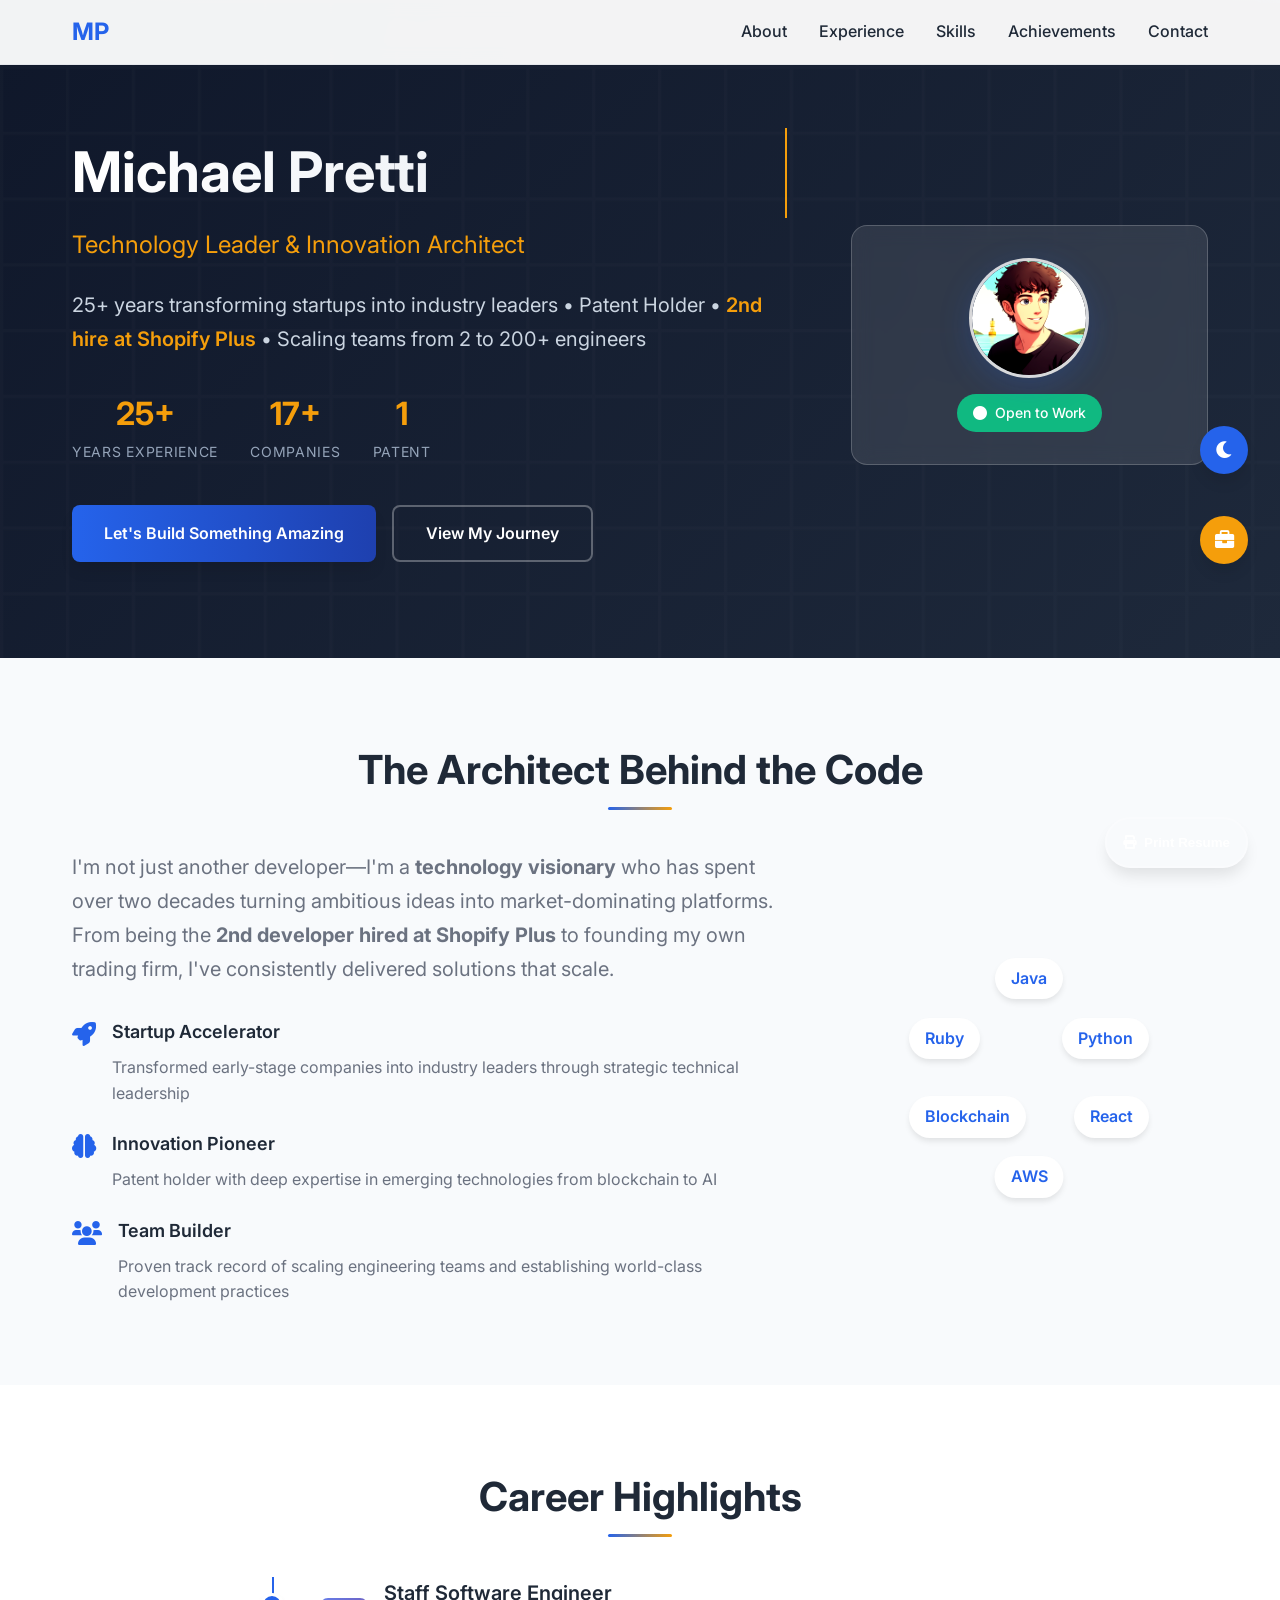
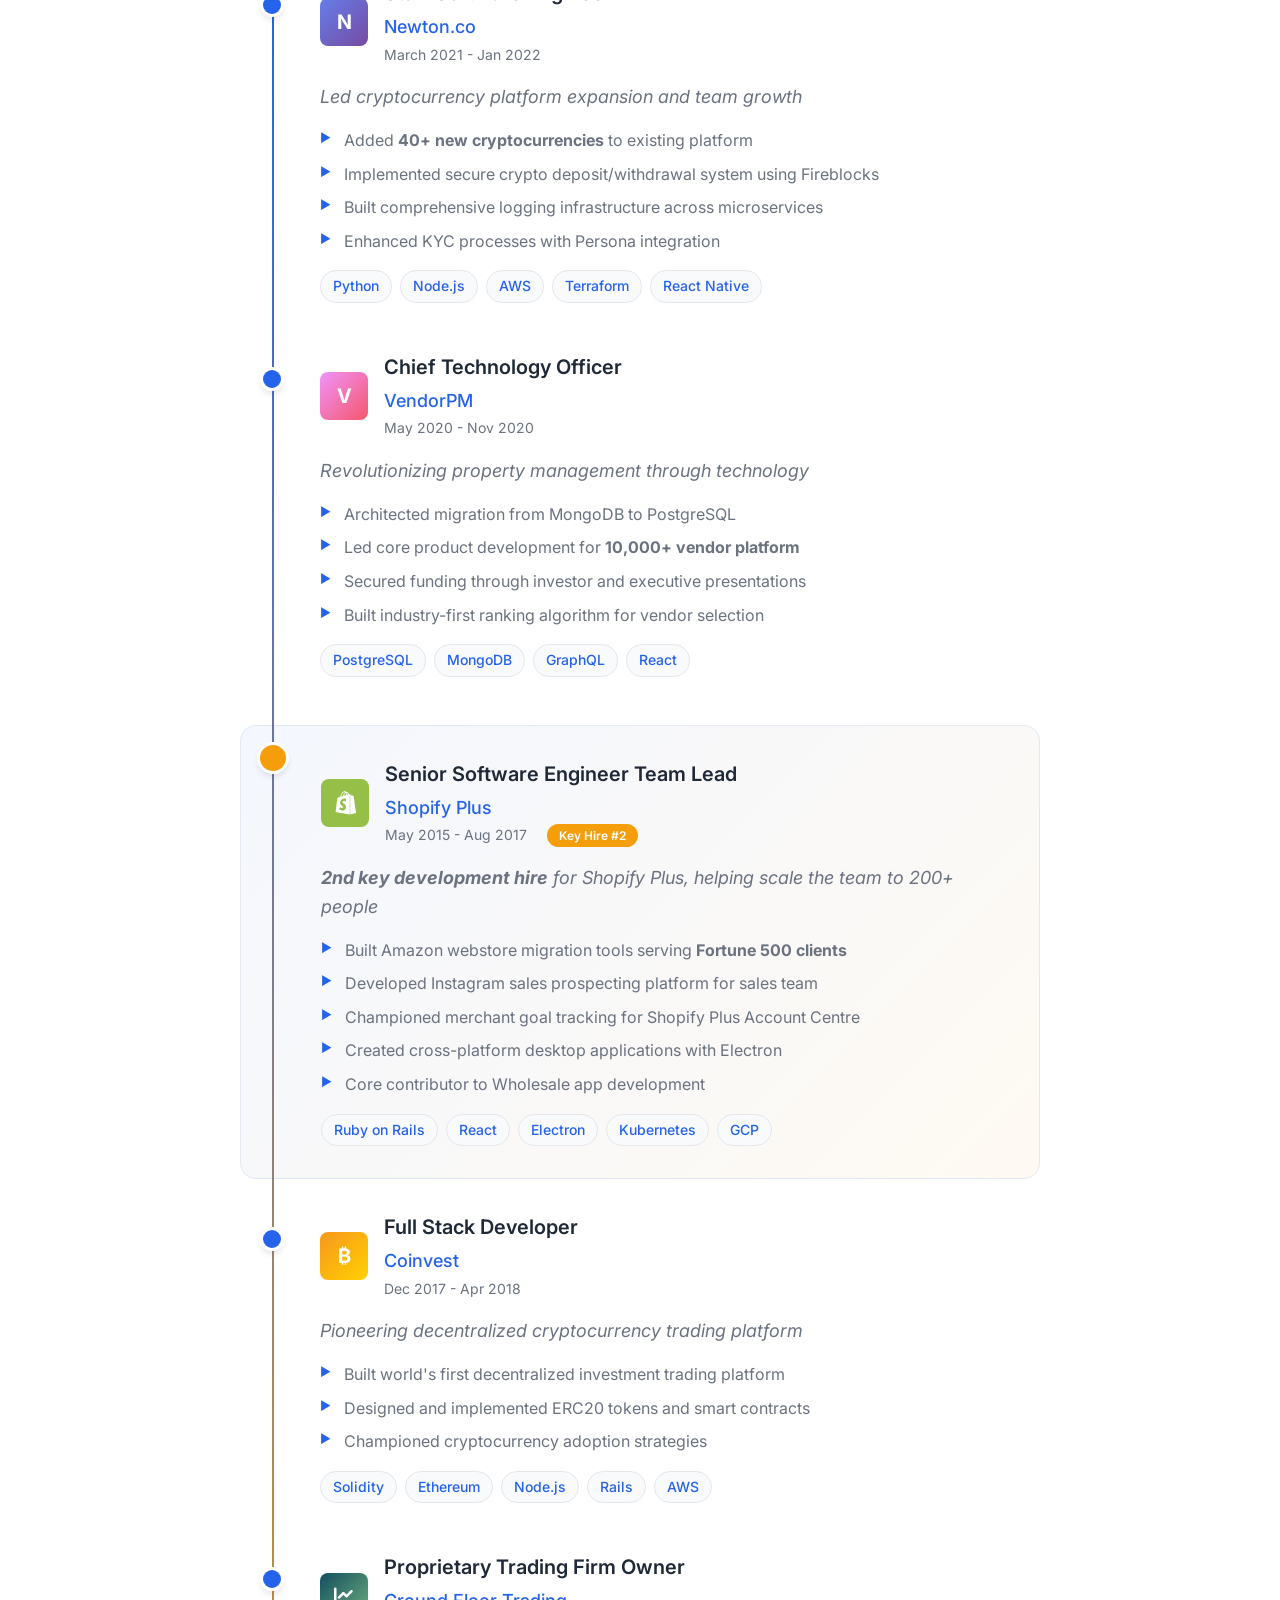
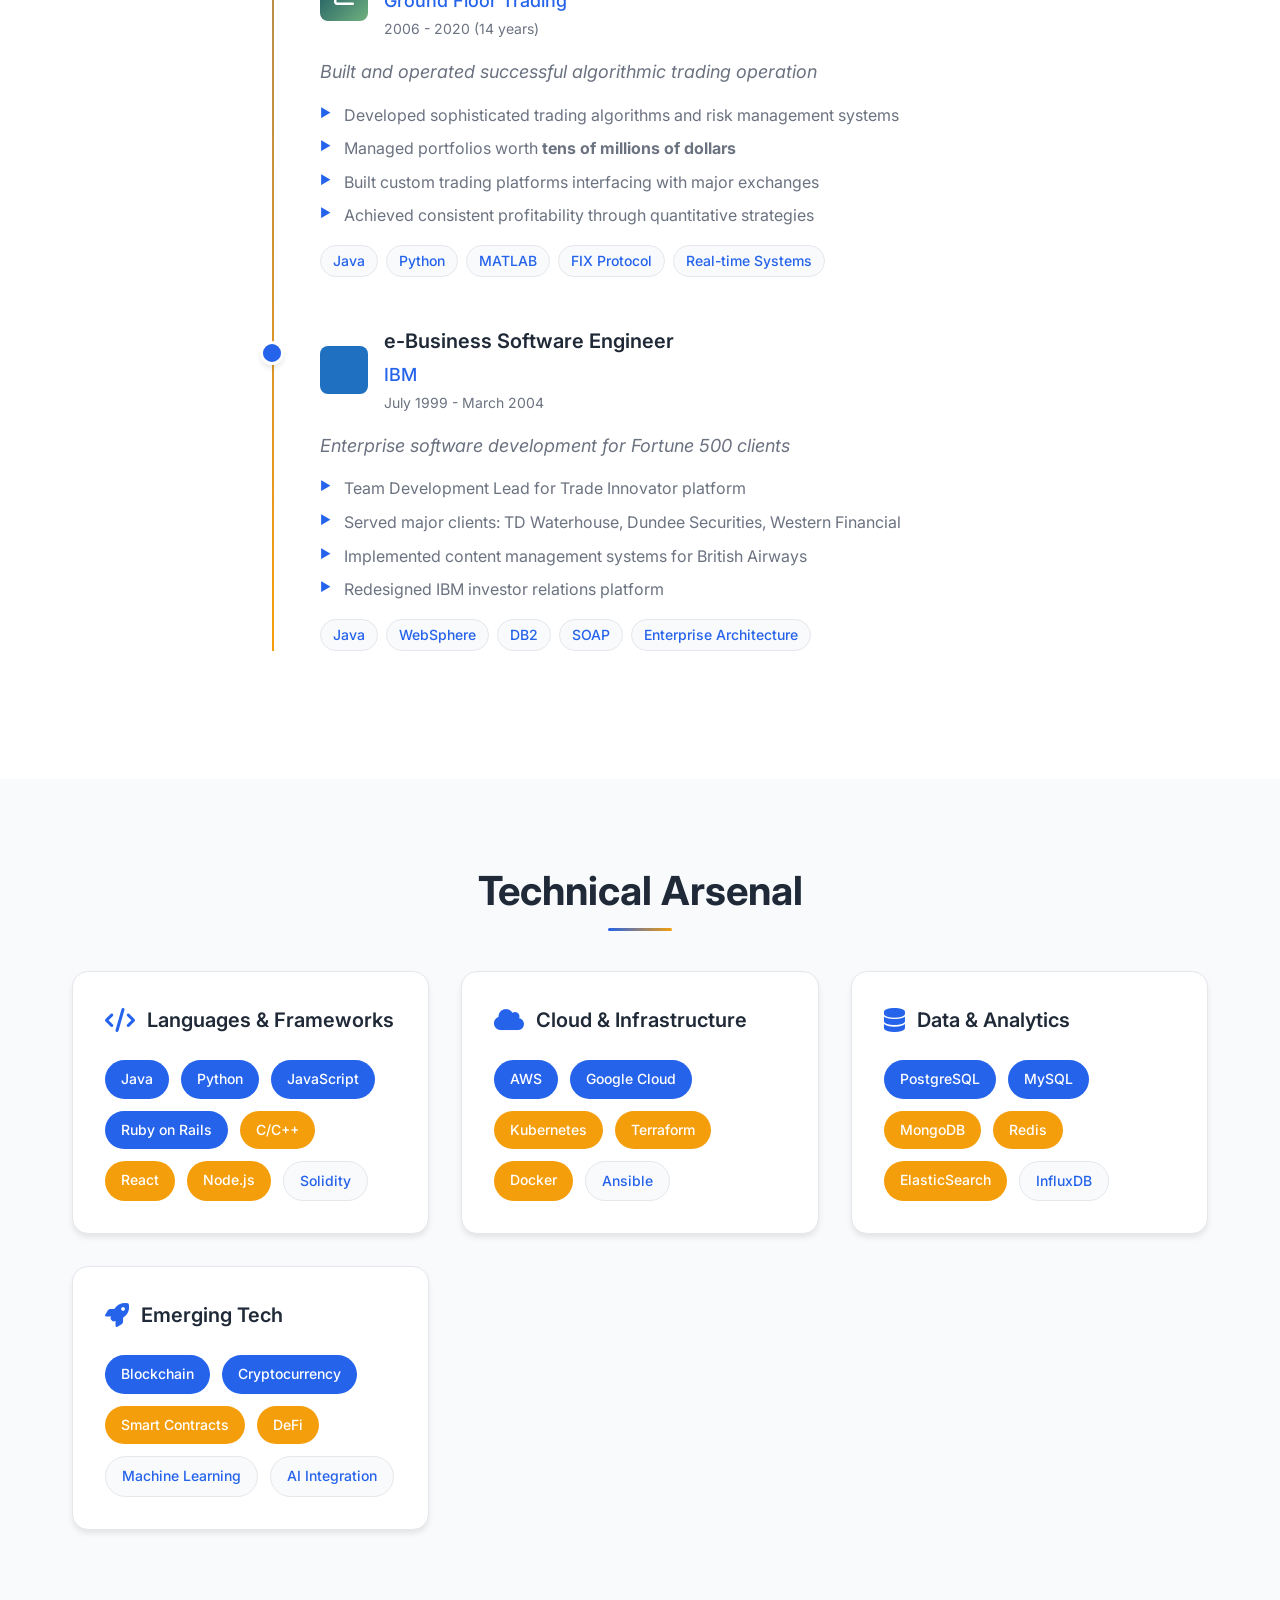
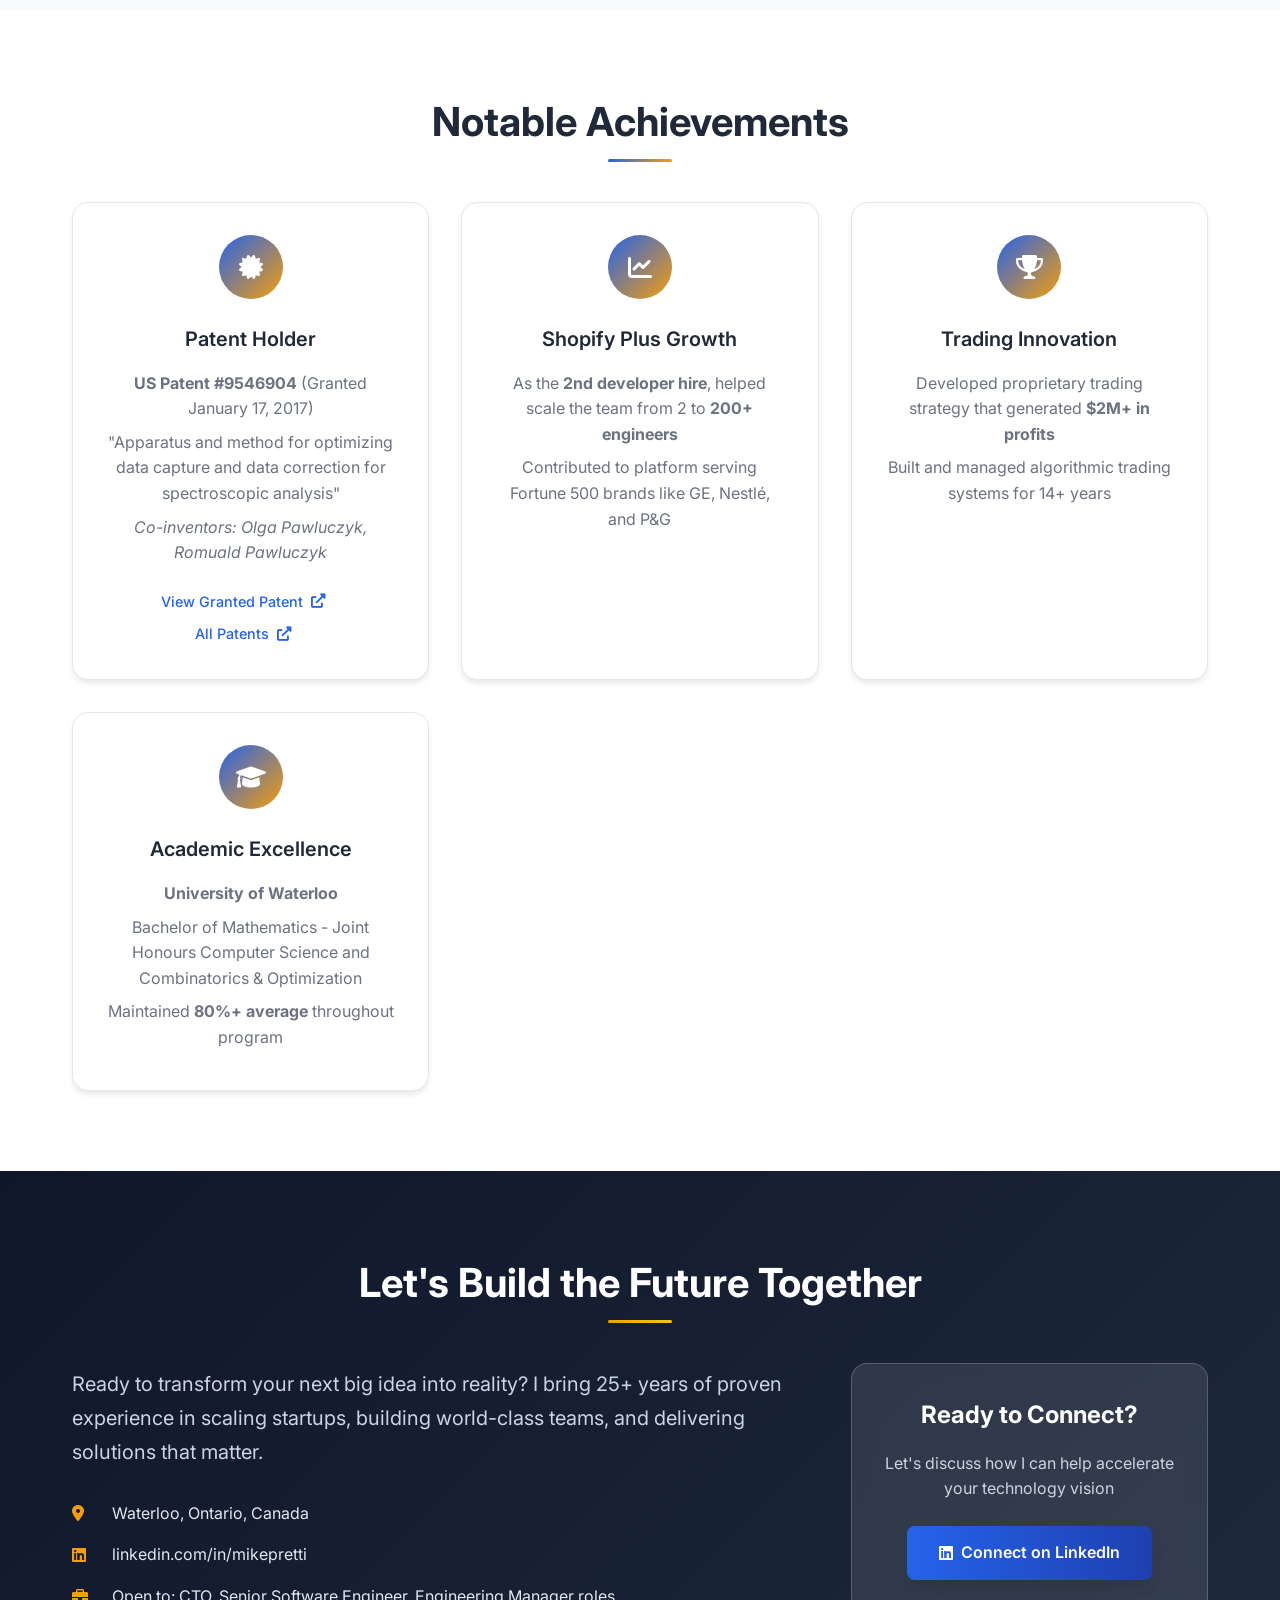
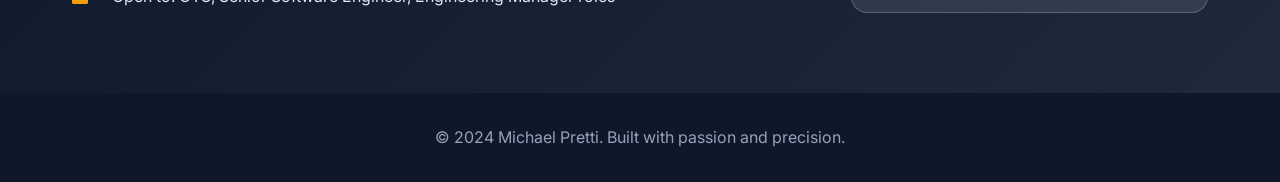
==== index.html @ 02176895 "✨ Add animated avatar with Ghibli-style flip functionality - Add beautiful Ghibli-style avatar image" ====
<!DOCTYPE html>
<html lang="en">
<head>
    <meta charset="UTF-8">
    <meta name="viewport" content="width=device-width, initial-scale=1.0">
    <title>Michael Pretti - Technology Leader & Innovation Architect</title>
    <meta name="description" content="Michael Pretti - 25+ years of technology leadership experience. CTO, Senior Software Engineer, Patent Holder. Expert in scaling startups and building world-class teams.">
    <meta name="keywords" content="Michael Pretti, CTO, Senior Software Engineer, Technology Leader, Shopify Plus, Patent Holder, Full Stack Developer, Blockchain, Cryptocurrency, Trading, Java, Python, React, AWS">
    <meta name="author" content="Michael Pretti">
    <meta name="robots" content="index, follow">
    
    <!-- Open Graph / Facebook -->
    <meta property="og:type" content="website">
    <meta property="og:url" content="https://mpretti.github.io/resume/">
    <meta property="og:title" content="Michael Pretti - Technology Leader & Innovation Architect">
    <meta property="og:description" content="25+ years transforming startups into industry leaders. Patent Holder. 2nd hire at Shopify Plus. Scaling teams from 2 to 200+ engineers.">
    <meta property="og:image" content="https://mpretti.github.io/resume/og-image.png">

    <!-- Twitter -->
    <meta property="twitter:card" content="summary_large_image">
    <meta property="twitter:url" content="https://mpretti.github.io/resume/">
    <meta property="twitter:title" content="Michael Pretti - Technology Leader & Innovation Architect">
    <meta property="twitter:description" content="25+ years transforming startups into industry leaders. Patent Holder. 2nd hire at Shopify Plus. Scaling teams from 2 to 200+ engineers.">
    <meta property="twitter:image" content="https://mpretti.github.io/resume/og-image.png">

    <!-- Favicon -->
    <link rel="icon" type="image/svg+xml" href="data:image/svg+xml,<svg xmlns='http://www.w3.org/2000/svg' viewBox='0 0 100 100'><circle cx='50' cy='50' r='40' fill='%232563eb'/><text x='50' y='60' text-anchor='middle' fill='white' font-size='40' font-family='Arial, sans-serif' font-weight='bold'>MP</text></svg>">
    
    <!-- Web App Manifest -->
    <link rel="manifest" href="manifest.json">
    <meta name="theme-color" content="#2563eb">
    
    <link rel="stylesheet" href="styles.css">
    <link href="https://fonts.googleapis.com/css2?family=Inter:wght@300;400;500;600;700&display=swap" rel="stylesheet">
    <link rel="stylesheet" href="https://cdnjs.cloudflare.com/ajax/libs/font-awesome/6.0.0/css/all.min.css">
</head>
<body>
    <!-- Hero Section -->
    <header class="hero">
        <div class="container">
            <div class="hero-content">
                <div class="hero-text">
                    <h1 class="hero-title">
                        <span class="name">Michael Pretti</span>
                        <span class="title">Technology Leader & Innovation Architect</span>
                    </h1>
                    <p class="hero-subtitle">
                        25+ years transforming startups into industry leaders • Patent Holder • 
                        <span class="highlight">2nd hire at Shopify Plus</span> • 
                        Scaling teams from 2 to 200+ engineers
                    </p>
                    <div class="hero-stats">
                        <div class="stat">
                            <span class="stat-number">25+</span>
                            <span class="stat-label">Years Experience</span>
                        </div>
                        <div class="stat">
                            <span class="stat-number">17+</span>
                            <span class="stat-label">Companies</span>
                        </div>
                        <div class="stat">
                            <span class="stat-number">1</span>
                            <span class="stat-label">Patent</span>
                        </div>
                    </div>
                    <div class="hero-cta">
                        <a href="#contact" class="btn-primary">Let's Build Something Amazing</a>
                        <a href="#experience" class="btn-secondary">View My Journey</a>
                    </div>
                </div>
                <div class="hero-visual">
                    <div class="profile-card">
                        <div class="profile-image-container">
                            <div class="profile-image animated-avatar">
                                <img src="avatar-ghimbli.png" alt="Michael Pretti Ghibli Avatar" class="avatar-image">
                                <canvas id="realImageCanvas" width="120" height="120" class="real-image"></canvas>
                            </div>
                        </div>
                        <div class="status-badge">
                            <i class="fas fa-circle"></i>
                            Open to Work
                        </div>
                    </div>
                </div>
            </div>
        </div>
    </header>

    <!-- Navigation -->
    <nav class="navbar">
        <div class="nav-container">
            <div class="nav-logo">MP</div>
            <ul class="nav-menu">
                <li><a href="#about">About</a></li>
                <li><a href="#experience">Experience</a></li>
                <li><a href="#skills">Skills</a></li>
                <li><a href="#achievements">Achievements</a></li>
                <li><a href="#contact">Contact</a></li>
            </ul>
        </div>
    </nav>

    <!-- About Section -->
    <section id="about" class="section about">
        <div class="container">
            <h2 class="section-title">The Architect Behind the Code</h2>
            <div class="about-content">
                <div class="about-text">
                    <p class="lead">
                        I'm not just another developer—I'm a <strong>technology visionary</strong> who has spent over two decades 
                        turning ambitious ideas into market-dominating platforms. From being the <strong>2nd developer hired at Shopify Plus</strong> 
                        to founding my own trading firm, I've consistently delivered solutions that scale.
                    </p>
                    <div class="about-highlights">
                        <div class="highlight-item">
                            <i class="fas fa-rocket"></i>
                            <div>
                                <h4>Startup Accelerator</h4>
                                <p>Transformed early-stage companies into industry leaders through strategic technical leadership</p>
                            </div>
                        </div>
                        <div class="highlight-item">
                            <i class="fas fa-brain"></i>
                            <div>
                                <h4>Innovation Pioneer</h4>
                                <p>Patent holder with deep expertise in emerging technologies from blockchain to AI</p>
                            </div>
                        </div>
                        <div class="highlight-item">
                            <i class="fas fa-users"></i>
                            <div>
                                <h4>Team Builder</h4>
                                <p>Proven track record of scaling engineering teams and establishing world-class development practices</p>
                            </div>
                        </div>
                    </div>
                </div>
                <div class="about-visual">
                    <div class="tech-orbit">
                        <div class="tech-item">Java</div>
                        <div class="tech-item">Python</div>
                        <div class="tech-item">React</div>
                        <div class="tech-item">AWS</div>
                        <div class="tech-item">Blockchain</div>
                        <div class="tech-item">Ruby</div>
                    </div>
                </div>
            </div>
        </div>
    </section>

    <!-- Experience Section -->
    <section id="experience" class="section experience">
        <div class="container">
            <h2 class="section-title">Career Highlights</h2>
            <div class="timeline">
                
                <!-- Newton.co -->
                <div class="timeline-item">
                    <div class="timeline-marker"></div>
                    <div class="timeline-content">
                        <div class="company-header">
                            <div class="company-logo newton">
                                <span>N</span>
                            </div>
                            <div class="company-info">
                                <h3>Staff Software Engineer</h3>
                                <h4>Newton.co</h4>
                                <span class="duration">March 2021 - Jan 2022</span>
                            </div>
                        </div>
                        <div class="achievements">
                            <p class="role-description">Led cryptocurrency platform expansion and team growth</p>
                            <ul>
                                <li>Added <strong>40+ new cryptocurrencies</strong> to existing platform</li>
                                <li>Implemented secure crypto deposit/withdrawal system using Fireblocks</li>
                                <li>Built comprehensive logging infrastructure across microservices</li>
                                <li>Enhanced KYC processes with Persona integration</li>
                            </ul>
                            <div class="tech-stack">
                                <span>Python</span><span>Node.js</span><span>AWS</span><span>Terraform</span><span>React Native</span>
                            </div>
                        </div>
                    </div>
                </div>

                <!-- VendorPM -->
                <div class="timeline-item">
                    <div class="timeline-marker"></div>
                    <div class="timeline-content">
                        <div class="company-header">
                            <div class="company-logo vendorpm">
                                <span>V</span>
                            </div>
                            <div class="company-info">
                                <h3>Chief Technology Officer</h3>
                                <h4>VendorPM</h4>
                                <span class="duration">May 2020 - Nov 2020</span>
                            </div>
                        </div>
                        <div class="achievements">
                            <p class="role-description">Revolutionizing property management through technology</p>
                            <ul>
                                <li>Architected migration from MongoDB to PostgreSQL</li>
                                <li>Led core product development for <strong>10,000+ vendor platform</strong></li>
                                <li>Secured funding through investor and executive presentations</li>
                                <li>Built industry-first ranking algorithm for vendor selection</li>
                            </ul>
                            <div class="tech-stack">
                                <span>PostgreSQL</span><span>MongoDB</span><span>GraphQL</span><span>React</span>
                            </div>
                        </div>
                    </div>
                </div>

                <!-- Shopify -->
                <div class="timeline-item featured">
                    <div class="timeline-marker"></div>
                    <div class="timeline-content">
                        <div class="company-header">
                            <div class="company-logo shopify">
                                <i class="fab fa-shopify"></i>
                            </div>
                            <div class="company-info">
                                <h3>Senior Software Engineer Team Lead</h3>
                                <h4>Shopify Plus</h4>
                                <span class="duration">May 2015 - Aug 2017</span>
                                <span class="featured-badge">Key Hire #2</span>
                            </div>
                        </div>
                        <div class="achievements">
                            <p class="role-description">
                                <strong>2nd key development hire</strong> for Shopify Plus, helping scale the team to 200+ people
                            </p>
                            <ul>
                                <li>Built Amazon webstore migration tools serving <strong>Fortune 500 clients</strong></li>
                                <li>Developed Instagram sales prospecting platform for sales team</li>
                                <li>Championed merchant goal tracking for Shopify Plus Account Centre</li>
                                <li>Created cross-platform desktop applications with Electron</li>
                                <li>Core contributor to Wholesale app development</li>
                            </ul>
                            <div class="tech-stack">
                                <span>Ruby on Rails</span><span>React</span><span>Electron</span><span>Kubernetes</span><span>GCP</span>
                            </div>
                        </div>
                    </div>
                </div>

                <!-- Coinvest -->
                <div class="timeline-item">
                    <div class="timeline-marker"></div>
                    <div class="timeline-content">
                        <div class="company-header">
                            <div class="company-logo coinvest">
                                <span>₿</span>
                            </div>
                            <div class="company-info">
                                <h3>Full Stack Developer</h3>
                                <h4>Coinvest</h4>
                                <span class="duration">Dec 2017 - Apr 2018</span>
                            </div>
                        </div>
                        <div class="achievements">
                            <p class="role-description">Pioneering decentralized cryptocurrency trading platform</p>
                            <ul>
                                <li>Built world's first decentralized investment trading platform</li>
                                <li>Designed and implemented ERC20 tokens and smart contracts</li>
                                <li>Championed cryptocurrency adoption strategies</li>
                            </ul>
                            <div class="tech-stack">
                                <span>Solidity</span><span>Ethereum</span><span>Node.js</span><span>Rails</span><span>AWS</span>
                            </div>
                        </div>
                    </div>
                </div>

                <!-- Trading Firm -->
                <div class="timeline-item">
                    <div class="timeline-marker"></div>
                    <div class="timeline-content">
                        <div class="company-header">
                            <div class="company-logo trading">
                                <i class="fas fa-chart-line"></i>
                            </div>
                            <div class="company-info">
                                <h3>Proprietary Trading Firm Owner</h3>
                                <h4>Ground Floor Trading</h4>
                                <span class="duration">2006 - 2020 (14 years)</span>
                            </div>
                        </div>
                        <div class="achievements">
                            <p class="role-description">Built and operated successful algorithmic trading operation</p>
                            <ul>
                                <li>Developed sophisticated trading algorithms and risk management systems</li>
                                <li>Managed portfolios worth <strong>tens of millions of dollars</strong></li>
                                <li>Built custom trading platforms interfacing with major exchanges</li>
                                <li>Achieved consistent profitability through quantitative strategies</li>
                            </ul>
                            <div class="tech-stack">
                                <span>Java</span><span>Python</span><span>MATLAB</span><span>FIX Protocol</span><span>Real-time Systems</span>
                            </div>
                        </div>
                    </div>
                </div>

                <!-- IBM -->
                <div class="timeline-item">
                    <div class="timeline-marker"></div>
                    <div class="timeline-content">
                        <div class="company-header">
                            <div class="company-logo ibm">
                                <i class="fab fa-ibm"></i>
                            </div>
                            <div class="company-info">
                                <h3>e-Business Software Engineer</h3>
                                <h4>IBM</h4>
                                <span class="duration">July 1999 - March 2004</span>
                            </div>
                        </div>
                        <div class="achievements">
                            <p class="role-description">Enterprise software development for Fortune 500 clients</p>
                            <ul>
                                <li>Team Development Lead for Trade Innovator platform</li>
                                <li>Served major clients: TD Waterhouse, Dundee Securities, Western Financial</li>
                                <li>Implemented content management systems for British Airways</li>
                                <li>Redesigned IBM investor relations platform</li>
                            </ul>
                            <div class="tech-stack">
                                <span>Java</span><span>WebSphere</span><span>DB2</span><span>SOAP</span><span>Enterprise Architecture</span>
                            </div>
                        </div>
                    </div>
                </div>

            </div>
        </div>
    </section>

    <!-- Skills Section -->
    <section id="skills" class="section skills">
        <div class="container">
            <h2 class="section-title">Technical Arsenal</h2>
            <div class="skills-grid">
                <div class="skill-category">
                    <h3><i class="fas fa-code"></i> Languages & Frameworks</h3>
                    <div class="skill-items">
                        <span class="skill-item expert">Java</span>
                        <span class="skill-item expert">Python</span>
                        <span class="skill-item expert">JavaScript</span>
                        <span class="skill-item expert">Ruby on Rails</span>
                        <span class="skill-item advanced">C/C++</span>
                        <span class="skill-item advanced">React</span>
                        <span class="skill-item advanced">Node.js</span>
                        <span class="skill-item intermediate">Solidity</span>
                    </div>
                </div>
                <div class="skill-category">
                    <h3><i class="fas fa-cloud"></i> Cloud & Infrastructure</h3>
                    <div class="skill-items">
                        <span class="skill-item expert">AWS</span>
                        <span class="skill-item expert">Google Cloud</span>
                        <span class="skill-item advanced">Kubernetes</span>
                        <span class="skill-item advanced">Terraform</span>
                        <span class="skill-item advanced">Docker</span>
                        <span class="skill-item intermediate">Ansible</span>
                    </div>
                </div>
                <div class="skill-category">
                    <h3><i class="fas fa-database"></i> Data & Analytics</h3>
                    <div class="skill-items">
                        <span class="skill-item expert">PostgreSQL</span>
                        <span class="skill-item expert">MySQL</span>
                        <span class="skill-item advanced">MongoDB</span>
                        <span class="skill-item advanced">Redis</span>
                        <span class="skill-item advanced">ElasticSearch</span>
                        <span class="skill-item intermediate">InfluxDB</span>
                    </div>
                </div>
                <div class="skill-category">
                    <h3><i class="fas fa-rocket"></i> Emerging Tech</h3>
                    <div class="skill-items">
                        <span class="skill-item expert">Blockchain</span>
                        <span class="skill-item expert">Cryptocurrency</span>
                        <span class="skill-item advanced">Smart Contracts</span>
                        <span class="skill-item advanced">DeFi</span>
                        <span class="skill-item intermediate">Machine Learning</span>
                        <span class="skill-item intermediate">AI Integration</span>
                    </div>
                </div>
            </div>
        </div>
    </section>

    <!-- Achievements Section -->
    <section id="achievements" class="section achievements">
        <div class="container">
            <h2 class="section-title">Notable Achievements</h2>
            <div class="achievements-grid">
                <div class="achievement-card patent">
                    <div class="achievement-icon">
                        <i class="fas fa-certificate"></i>
                    </div>
                    <h3>Patent Holder</h3>
                    <p><strong>US Patent #9546904</strong> (Granted January 17, 2017)</p>
                    <p>"Apparatus and method for optimizing data capture and data correction for spectroscopic analysis"</p>
                    <p><em>Co-inventors: Olga Pawluczyk, Romuald Pawluczyk</em></p>
                    <a href="https://patents.justia.com/patent/9546904" target="_blank" class="achievement-link">
                        View Granted Patent <i class="fas fa-external-link-alt"></i>
                    </a>
                    <a href="https://patents.justia.com/inventor/michael-pretti" target="_blank" class="achievement-link">
                        All Patents <i class="fas fa-external-link-alt"></i>
                    </a>
                </div>
                <div class="achievement-card shopify-growth">
                    <div class="achievement-icon">
                        <i class="fas fa-chart-line"></i>
                    </div>
                    <h3>Shopify Plus Growth</h3>
                    <p>As the <strong>2nd developer hire</strong>, helped scale the team from 2 to <strong>200+ engineers</strong></p>
                    <p>Contributed to platform serving Fortune 500 brands like GE, Nestlé, and P&G</p>
                </div>
                <div class="achievement-card trading-success">
                    <div class="achievement-icon">
                        <i class="fas fa-trophy"></i>
                    </div>
                    <h3>Trading Innovation</h3>
                    <p>Developed proprietary trading strategy that generated <strong>$2M+ in profits</strong></p>
                    <p>Built and managed algorithmic trading systems for 14+ years</p>
                </div>
                <div class="achievement-card education">
                    <div class="achievement-icon">
                        <i class="fas fa-graduation-cap"></i>
                    </div>
                    <h3>Academic Excellence</h3>
                    <p><strong>University of Waterloo</strong></p>
                    <p>Bachelor of Mathematics - Joint Honours Computer Science and Combinatorics & Optimization</p>
                    <p>Maintained <strong>80%+ average</strong> throughout program</p>
                </div>
            </div>
        </div>
    </section>

    <!-- Contact Section -->
    <section id="contact" class="section contact">
        <div class="container">
            <h2 class="section-title">Let's Build the Future Together</h2>
            <div class="contact-content">
                <div class="contact-text">
                    <p class="contact-lead">
                        Ready to transform your next big idea into reality? I bring 25+ years of proven experience 
                        in scaling startups, building world-class teams, and delivering solutions that matter.
                    </p>
                    <div class="contact-info">
                        <div class="contact-item">
                            <i class="fas fa-map-marker-alt"></i>
                            <span>Waterloo, Ontario, Canada</span>
                        </div>
                        <div class="contact-item">
                            <i class="fab fa-linkedin"></i>
                            <a href="https://www.linkedin.com/in/mikepretti/" target="_blank">linkedin.com/in/mikepretti</a>
                        </div>
                        <div class="contact-item">
                            <i class="fas fa-briefcase"></i>
                            <span>Open to: CTO, Senior Software Engineer, Engineering Manager roles</span>
                        </div>
                    </div>
                </div>
                <div class="contact-cta">
                    <h3>Ready to Connect?</h3>
                    <p>Let's discuss how I can help accelerate your technology vision</p>
                    <a href="https://www.linkedin.com/in/mikepretti/" target="_blank" class="btn-primary">
                        <i class="fab fa-linkedin"></i>
                        Connect on LinkedIn
                    </a>
                </div>
            </div>
        </div>
    </section>

    <!-- Footer -->
    <footer class="footer">
        <div class="container">
            <p>&copy; 2024 Michael Pretti. Built with passion and precision.</p>
        </div>
    </footer>

    <script src="script.js"></script>
</body>
</html>
---- styles.css ----
/* Reset and Base Styles */
* {
    margin: 0;
    padding: 0;
    box-sizing: border-box;
}

:root {
    --primary-color: #2563eb;
    --secondary-color: #1e40af;
    --accent-color: #f59e0b;
    --success-color: #10b981;
    --text-primary: #1f2937;
    --text-secondary: #6b7280;
    --text-light: #9ca3af;
    --bg-primary: #ffffff;
    --bg-secondary: #f8fafc;
    --bg-dark: #0f172a;
    --border-color: #e5e7eb;
    --shadow-sm: 0 1px 2px 0 rgb(0 0 0 / 0.05);
    --shadow-md: 0 4px 6px -1px rgb(0 0 0 / 0.1);
    --shadow-lg: 0 10px 15px -3px rgb(0 0 0 / 0.1);
    --shadow-xl: 0 20px 25px -5px rgb(0 0 0 / 0.1);
}

/* Dark Theme Variables */
body.dark-theme {
    --text-primary: #f8fafc;
    --text-secondary: #cbd5e1;
    --text-light: #94a3b8;
    --bg-primary: #0f172a;
    --bg-secondary: #1e293b;
    --bg-dark: #020617;
    --border-color: #334155;
    --shadow-sm: 0 1px 2px 0 rgb(0 0 0 / 0.3);
    --shadow-md: 0 4px 6px -1px rgb(0 0 0 / 0.4);
    --shadow-lg: 0 10px 15px -3px rgb(0 0 0 / 0.5);
    --shadow-xl: 0 20px 25px -5px rgb(0 0 0 / 0.6);
}

body {
    font-family: 'Inter', -apple-system, BlinkMacSystemFont, 'Segoe UI', Roboto, sans-serif;
    line-height: 1.6;
    color: var(--text-primary);
    background-color: var(--bg-primary);
}

.container {
    max-width: 1200px;
    margin: 0 auto;
    padding: 0 2rem;
}

.section {
    padding: 5rem 0;
}

.section-title {
    font-size: 2.5rem;
    font-weight: 700;
    text-align: center;
    margin-bottom: 3rem;
    color: var(--text-primary);
    position: relative;
}

.section-title::after {
    content: '';
    position: absolute;
    bottom: -0.5rem;
    left: 50%;
    transform: translateX(-50%);
    width: 4rem;
    height: 3px;
    background: linear-gradient(90deg, var(--primary-color), var(--accent-color));
    border-radius: 2px;
}

/* Hero Section */
.hero {
    background: linear-gradient(135deg, var(--bg-dark) 0%, #1e293b 100%);
    color: white;
    padding: 8rem 0 6rem;
    position: relative;
    overflow: hidden;
}

.hero::before {
    content: '';
    position: absolute;
    top: 0;
    left: 0;
    right: 0;
    bottom: 0;
    background: url('data:image/svg+xml,<svg xmlns="http://www.w3.org/2000/svg" viewBox="0 0 100 100"><defs><pattern id="grid" width="10" height="10" patternUnits="userSpaceOnUse"><path d="M 10 0 L 0 0 0 10" fill="none" stroke="rgba(255,255,255,0.05)" stroke-width="1"/></pattern></defs><rect width="100" height="100" fill="url(%23grid)"/></svg>');
    opacity: 0.3;
}

.hero-content {
    display: grid;
    grid-template-columns: 2fr 1fr;
    gap: 4rem;
    align-items: center;
    position: relative;
    z-index: 1;
}

.hero-title .name {
    display: block;
    font-size: 3.5rem;
    font-weight: 700;
    margin-bottom: 0.5rem;
    background: linear-gradient(90deg, #ffffff, #e2e8f0);
    -webkit-background-clip: text;
    -webkit-text-fill-color: transparent;
    background-clip: text;
}

.hero-title .title {
    display: block;
    font-size: 1.5rem;
    font-weight: 400;
    color: var(--accent-color);
    margin-bottom: 1.5rem;
}

.hero-subtitle {
    font-size: 1.25rem;
    color: #cbd5e1;
    margin-bottom: 2rem;
    line-height: 1.7;
}

.highlight {
    color: var(--accent-color);
    font-weight: 600;
}

.hero-stats {
    display: flex;
    gap: 2rem;
    margin-bottom: 2.5rem;
}

.stat {
    text-align: center;
}

.stat-number {
    display: block;
    font-size: 2rem;
    font-weight: 700;
    color: var(--accent-color);
}

.stat-label {
    font-size: 0.875rem;
    color: #94a3b8;
    text-transform: uppercase;
    letter-spacing: 0.05em;
}

.hero-cta {
    display: flex;
    gap: 1rem;
    flex-wrap: wrap;
}

.btn-primary, .btn-secondary {
    padding: 0.875rem 2rem;
    border-radius: 0.5rem;
    font-weight: 600;
    text-decoration: none;
    transition: all 0.3s ease;
    display: inline-flex;
    align-items: center;
    gap: 0.5rem;
}

.btn-primary {
    background: linear-gradient(90deg, var(--primary-color), var(--secondary-color));
    color: white;
    box-shadow: var(--shadow-lg);
}

.btn-primary:hover {
    transform: translateY(-2px);
    box-shadow: var(--shadow-xl);
}

.btn-secondary {
    background: transparent;
    color: white;
    border: 2px solid rgba(255, 255, 255, 0.3);
}

.btn-secondary:hover {
    background: rgba(255, 255, 255, 0.1);
    border-color: rgba(255, 255, 255, 0.5);
}

.profile-card {
    background: rgba(255, 255, 255, 0.1);
    backdrop-filter: blur(10px);
    border-radius: 1rem;
    padding: 2rem;
    text-align: center;
    border: 1px solid rgba(255, 255, 255, 0.2);
    position: relative;
}

.profile-image-container {
    position: relative;
    margin: 0 auto 1rem;
    width: 120px;
    height: 120px;
}

.profile-image {
    width: 120px;
    height: 120px;
    border-radius: 50%;
    position: relative;
    overflow: hidden;
    box-shadow: var(--shadow-lg);
    cursor: pointer;
}

.animated-avatar {
    position: relative;
    width: 120px;
    height: 120px;
    border-radius: 50%;
    overflow: hidden;
    cursor: pointer;
    transition: all 0.4s cubic-bezier(0.4, 0, 0.2, 1);
    box-shadow: 0 8px 32px rgba(37, 99, 235, 0.2);
    border: 3px solid rgba(255, 255, 255, 0.8);
    background: linear-gradient(135deg, rgba(37, 99, 235, 0.1), rgba(245, 158, 11, 0.1));
}

.animated-avatar::before {
    content: '';
    position: absolute;
    top: -2px;
    left: -2px;
    right: -2px;
    bottom: -2px;
    background: linear-gradient(45deg, var(--primary-color), var(--accent-color), var(--primary-color));
    border-radius: 50%;
    z-index: -1;
    opacity: 0;
    transition: opacity 0.3s ease;
}

.animated-avatar:hover::before {
    opacity: 1;
    animation: rotate 2s linear infinite;
}

.animated-avatar img,
.animated-avatar canvas {
    position: absolute;
    top: 0;
    left: 0;
    width: 100%;
    height: 100%;
    border-radius: 50%;
    object-fit: cover;
    transition: all 0.6s cubic-bezier(0.4, 0, 0.2, 1);
    filter: brightness(1.05) contrast(1.1);
}

.animated-avatar .avatar-image {
    opacity: 1;
    z-index: 2;
    transform: scale(1);
}

.animated-avatar .real-image {
    opacity: 0;
    z-index: 1;
    transform: scale(0.9);
}

.animated-avatar.show-real .avatar-image {
    opacity: 0;
    transform: scale(0.9) rotateY(180deg);
}

.animated-avatar.show-real .real-image {
    opacity: 1;
    transform: scale(1) rotateY(0deg);
}

.animated-avatar:hover {
    transform: scale(1.08) translateY(-2px);
    box-shadow: 0 16px 48px rgba(37, 99, 235, 0.3);
    border-color: rgba(255, 255, 255, 1);
}

.animated-avatar:active {
    transform: scale(1.02);
    transition: transform 0.1s ease;
}

@keyframes avatarFlip {
    0% { transform: rotateY(0deg); }
    50% { transform: rotateY(90deg); }
    100% { transform: rotateY(0deg); }
}

@keyframes rotate {
    0% { transform: rotate(0deg); }
    100% { transform: rotate(360deg); }
}

.animated-avatar.flipping {
    animation: avatarFlip 0.8s ease-in-out;
}

.status-badge {
    display: inline-flex;
    align-items: center;
    gap: 0.5rem;
    background: var(--success-color);
    color: white;
    padding: 0.5rem 1rem;
    border-radius: 2rem;
    font-size: 0.875rem;
    font-weight: 500;
}

.status-badge i {
    animation: pulse 2s infinite;
}

@keyframes pulse {
    0%, 100% { opacity: 1; }
    50% { opacity: 0.5; }
}

/* Navigation */
.navbar {
    background: rgba(255, 255, 255, 0.95);
    backdrop-filter: blur(10px);
    position: fixed;
    top: 0;
    left: 0;
    right: 0;
    z-index: 1000;
    border-bottom: 1px solid var(--border-color);
}

.nav-container {
    max-width: 1200px;
    margin: 0 auto;
    padding: 0 2rem;
    display: flex;
    justify-content: space-between;
    align-items: center;
    height: 4rem;
}

.nav-logo {
    font-size: 1.5rem;
    font-weight: 700;
    color: var(--primary-color);
}

.nav-menu {
    display: flex;
    list-style: none;
    gap: 2rem;
}

.nav-menu a {
    text-decoration: none;
    color: var(--text-primary);
    font-weight: 500;
    transition: color 0.3s ease;
}

.nav-menu a:hover {
    color: var(--primary-color);
}

/* About Section */
.about {
    background: var(--bg-secondary);
}

.about-content {
    display: grid;
    grid-template-columns: 2fr 1fr;
    gap: 4rem;
    align-items: center;
}

.lead {
    font-size: 1.25rem;
    color: var(--text-secondary);
    margin-bottom: 2rem;
    line-height: 1.7;
}

.about-highlights {
    display: flex;
    flex-direction: column;
    gap: 1.5rem;
}

.highlight-item {
    display: flex;
    gap: 1rem;
    align-items: flex-start;
}

.highlight-item i {
    color: var(--primary-color);
    font-size: 1.5rem;
    margin-top: 0.25rem;
}

.highlight-item h4 {
    font-size: 1.125rem;
    font-weight: 600;
    margin-bottom: 0.5rem;
    color: var(--text-primary);
}

.highlight-item p {
    color: var(--text-secondary);
}

.tech-orbit {
    position: relative;
    width: 300px;
    height: 300px;
    margin: 0 auto;
}

.tech-item {
    position: absolute;
    background: white;
    padding: 0.5rem 1rem;
    border-radius: 2rem;
    font-weight: 600;
    color: var(--primary-color);
    box-shadow: var(--shadow-md);
    animation: float 6s ease-in-out infinite;
}

.tech-item:nth-child(1) { top: 10%; left: 50%; transform: translateX(-50%); animation-delay: 0s; }
.tech-item:nth-child(2) { top: 30%; right: 10%; animation-delay: 1s; }
.tech-item:nth-child(3) { bottom: 30%; right: 10%; animation-delay: 2s; }
.tech-item:nth-child(4) { bottom: 10%; left: 50%; transform: translateX(-50%); animation-delay: 3s; }
.tech-item:nth-child(5) { bottom: 30%; left: 10%; animation-delay: 4s; }
.tech-item:nth-child(6) { top: 30%; left: 10%; animation-delay: 5s; }

@keyframes float {
    0%, 100% { transform: translateY(0px); }
    50% { transform: translateY(-10px); }
}

/* Experience Section */
.timeline {
    position: relative;
    max-width: 800px;
    margin: 0 auto;
}

.timeline::before {
    content: '';
    position: absolute;
    left: 2rem;
    top: 0;
    bottom: 0;
    width: 2px;
    background: linear-gradient(180deg, var(--primary-color), var(--accent-color));
}

.timeline-item {
    position: relative;
    margin-bottom: 3rem;
    padding-left: 5rem;
}

.timeline-item.featured {
    background: linear-gradient(135deg, rgba(37, 99, 235, 0.05), rgba(245, 158, 11, 0.05));
    border-radius: 1rem;
    padding: 2rem 2rem 2rem 5rem;
    margin: 2rem 0;
    border: 1px solid rgba(37, 99, 235, 0.1);
}

.timeline-marker {
    position: absolute;
    left: 1.25rem;
    top: 1rem;
    width: 1.5rem;
    height: 1.5rem;
    background: var(--primary-color);
    border-radius: 50%;
    border: 3px solid white;
    box-shadow: var(--shadow-md);
}

.timeline-item.featured .timeline-marker {
    background: var(--accent-color);
    width: 2rem;
    height: 2rem;
    left: 1rem;
}

.company-header {
    display: flex;
    align-items: center;
    gap: 1rem;
    margin-bottom: 1rem;
}

.company-logo {
    width: 3rem;
    height: 3rem;
    border-radius: 0.5rem;
    display: flex;
    align-items: center;
    justify-content: center;
    font-weight: 700;
    color: white;
    font-size: 1.25rem;
}

.company-logo.newton { background: linear-gradient(135deg, #667eea, #764ba2); }
.company-logo.vendorpm { background: linear-gradient(135deg, #f093fb, #f5576c); }
.company-logo.shopify { background: #95bf47; font-size: 1.5rem; }
.company-logo.coinvest { background: linear-gradient(135deg, #f7971e, #ffd200); }
.company-logo.trading { background: linear-gradient(135deg, #134e5e, #71b280); }
.company-logo.ibm { background: #1f70c1; }

.company-info h3 {
    font-size: 1.25rem;
    font-weight: 600;
    color: var(--text-primary);
    margin-bottom: 0.25rem;
}

.company-info h4 {
    font-size: 1.125rem;
    color: var(--primary-color);
    font-weight: 500;
}

.duration {
    color: var(--text-secondary);
    font-size: 0.875rem;
}

.featured-badge {
    background: var(--accent-color);
    color: white;
    padding: 0.25rem 0.75rem;
    border-radius: 1rem;
    font-size: 0.75rem;
    font-weight: 600;
    margin-left: 1rem;
}

.role-description {
    font-size: 1.125rem;
    color: var(--text-secondary);
    margin-bottom: 1rem;
    font-style: italic;
}

.achievements ul {
    list-style: none;
    margin-bottom: 1rem;
}

.achievements li {
    position: relative;
    padding-left: 1.5rem;
    margin-bottom: 0.5rem;
    color: var(--text-secondary);
}

.achievements li::before {
    content: '▶';
    position: absolute;
    left: 0;
    color: var(--primary-color);
    font-size: 0.75rem;
}

.tech-stack {
    display: flex;
    flex-wrap: wrap;
    gap: 0.5rem;
    margin-top: 1rem;
}

.tech-stack span {
    background: var(--bg-secondary);
    color: var(--primary-color);
    padding: 0.25rem 0.75rem;
    border-radius: 1rem;
    font-size: 0.875rem;
    font-weight: 500;
    border: 1px solid var(--border-color);
}

/* Skills Section */
.skills {
    background: var(--bg-secondary);
}

.skills-grid {
    display: grid;
    grid-template-columns: repeat(auto-fit, minmax(300px, 1fr));
    gap: 2rem;
}

.skill-category {
    background: white;
    padding: 2rem;
    border-radius: 1rem;
    box-shadow: var(--shadow-md);
    border: 1px solid var(--border-color);
}

.skill-category h3 {
    display: flex;
    align-items: center;
    gap: 0.75rem;
    font-size: 1.25rem;
    font-weight: 600;
    color: var(--text-primary);
    margin-bottom: 1.5rem;
}

.skill-category i {
    color: var(--primary-color);
    font-size: 1.5rem;
}

.skill-items {
    display: flex;
    flex-wrap: wrap;
    gap: 0.75rem;
}

.skill-item {
    padding: 0.5rem 1rem;
    border-radius: 2rem;
    font-weight: 500;
    font-size: 0.875rem;
    transition: all 0.3s ease;
}

.skill-item.expert {
    background: var(--primary-color);
    color: white;
}

.skill-item.advanced {
    background: var(--accent-color);
    color: white;
}

.skill-item.intermediate {
    background: var(--bg-secondary);
    color: var(--primary-color);
    border: 1px solid var(--border-color);
}

.skill-item:hover {
    transform: translateY(-2px);
    box-shadow: var(--shadow-md);
}

/* Achievements Section */
.achievements-grid {
    display: grid;
    grid-template-columns: repeat(auto-fit, minmax(300px, 1fr));
    gap: 2rem;
}

.achievement-card {
    background: white;
    padding: 2rem;
    border-radius: 1rem;
    box-shadow: var(--shadow-md);
    border: 1px solid var(--border-color);
    text-align: center;
    transition: all 0.3s ease;
}

.achievement-card:hover {
    transform: translateY(-5px);
    box-shadow: var(--shadow-xl);
}

.achievement-icon {
    width: 4rem;
    height: 4rem;
    border-radius: 50%;
    background: linear-gradient(135deg, var(--primary-color), var(--accent-color));
    display: flex;
    align-items: center;
    justify-content: center;
    margin: 0 auto 1.5rem;
    color: white;
    font-size: 1.5rem;
}

.achievement-card h3 {
    font-size: 1.25rem;
    font-weight: 600;
    color: var(--text-primary);
    margin-bottom: 1rem;
}

.achievement-card p {
    color: var(--text-secondary);
    margin-bottom: 0.5rem;
}

.achievement-link {
    display: inline-flex;
    align-items: center;
    gap: 0.5rem;
    color: var(--primary-color);
    text-decoration: none;
    font-weight: 500;
    margin-top: 0.5rem;
    margin-right: 1rem;
    font-size: 0.9rem;
}

.achievement-link:hover {
    color: var(--secondary-color);
}

.achievement-card .achievement-link:first-of-type {
    margin-top: 1rem;
}

/* Contact Section */
.contact {
    background: linear-gradient(135deg, var(--bg-dark) 0%, #1e293b 100%);
    color: white;
}

.contact .section-title {
    color: white;
}

.contact .section-title::after {
    background: linear-gradient(90deg, var(--accent-color), #fbbf24);
}

.contact-content {
    display: grid;
    grid-template-columns: 2fr 1fr;
    gap: 4rem;
    align-items: center;
}

.contact-lead {
    font-size: 1.25rem;
    color: #cbd5e1;
    margin-bottom: 2rem;
    line-height: 1.7;
}

.contact-info {
    display: flex;
    flex-direction: column;
    gap: 1rem;
}

.contact-item {
    display: flex;
    align-items: center;
    gap: 1rem;
    color: #e2e8f0;
}

.contact-item i {
    color: var(--accent-color);
    width: 1.5rem;
}

.contact-item a {
    color: #e2e8f0;
    text-decoration: none;
}

.contact-item a:hover {
    color: var(--accent-color);
}

.contact-cta {
    background: rgba(255, 255, 255, 0.1);
    backdrop-filter: blur(10px);
    padding: 2rem;
    border-radius: 1rem;
    text-align: center;
    border: 1px solid rgba(255, 255, 255, 0.2);
}

.contact-cta h3 {
    font-size: 1.5rem;
    margin-bottom: 1rem;
    color: white;
}

.contact-cta p {
    color: #cbd5e1;
    margin-bottom: 1.5rem;
}

/* Footer */
.footer {
    background: var(--bg-dark);
    color: #94a3b8;
    text-align: center;
    padding: 2rem 0;
}

/* Responsive Design */
@media (max-width: 768px) {
    .container {
        padding: 0 1rem;
    }
    
    .hero-content,
    .about-content,
    .contact-content {
        grid-template-columns: 1fr;
        gap: 2rem;
    }
    
    .hero-title .name {
        font-size: 2.5rem;
    }
    
    .hero-stats {
        justify-content: center;
    }
    
    .timeline::before {
        left: 1rem;
    }
    
    .timeline-item {
        padding-left: 3rem;
    }
    
    .timeline-item.featured {
        padding: 1.5rem 1rem 1.5rem 3rem;
    }
    
    .timeline-marker {
        left: 0.25rem;
    }
    
    .timeline-item.featured .timeline-marker {
        left: 0;
    }
    
    .company-header {
        flex-direction: column;
        align-items: flex-start;
        gap: 0.5rem;
    }
    
    .nav-menu {
        display: none;
    }
    
    .skills-grid,
    .achievements-grid {
        grid-template-columns: 1fr;
    }
    
    .hero-cta {
        flex-direction: column;
    }
    
    .btn-primary,
    .btn-secondary {
        text-align: center;
        justify-content: center;
    }
}

/* Smooth scrolling */
html {
    scroll-behavior: smooth;
}

/* Loading animation */
@keyframes fadeInUp {
    from {
        opacity: 0;
        transform: translateY(30px);
    }
    to {
        opacity: 1;
        transform: translateY(0);
    }
}

.timeline-item,
.skill-category,
.achievement-card {
    animation: fadeInUp 0.6s ease-out;
}

/* Print styles */
@media print {
    .navbar,
    .hero-cta,
    .contact-cta {
        display: none;
    }
    
    .hero {
        background: white;
        color: black;
    }
    
    .section {
        padding: 2rem 0;
    }
}

/* Dark Theme Specific Styles */
body.dark-theme {
    transition: background-color 0.3s ease, color 0.3s ease;
}

body.dark-theme .navbar {
    background: rgba(15, 23, 42, 0.95) !important;
    border-bottom: 1px solid var(--border-color);
}

body.dark-theme .navbar.scrolled {
    background: rgba(15, 23, 42, 0.98) !important;
}

body.dark-theme .nav-menu a {
    color: var(--text-secondary);
}

body.dark-theme .nav-menu a:hover {
    color: var(--accent-color);
}

body.dark-theme .hero {
    background: linear-gradient(135deg, var(--bg-dark) 0%, #1e293b 100%);
}

body.dark-theme .profile-card {
    background: rgba(30, 41, 59, 0.3);
    border: 1px solid rgba(255, 255, 255, 0.1);
}

body.dark-theme .timeline-item {
    background: var(--bg-secondary);
    border: 1px solid var(--border-color);
}

body.dark-theme .timeline-item.featured {
    background: linear-gradient(135deg, var(--bg-secondary), #334155);
    border: 1px solid var(--accent-color);
}

body.dark-theme .skill-category {
    background: var(--bg-secondary);
    border: 1px solid var(--border-color);
}

body.dark-theme .skill-item {
    background: var(--bg-primary);
    border: 1px solid var(--border-color);
    color: var(--text-primary);
}

body.dark-theme .skill-item:hover {
    background: var(--bg-secondary);
    border-color: var(--accent-color);
}

body.dark-theme .achievement-card {
    background: var(--bg-secondary);
    border: 1px solid var(--border-color);
}

body.dark-theme .achievement-card:hover {
    background: #334155;
    border-color: var(--accent-color);
}

body.dark-theme .contact {
    background: var(--bg-secondary);
}

body.dark-theme .contact-item a {
    color: var(--text-secondary);
}

body.dark-theme .contact-item a:hover {
    color: var(--accent-color);
}

body.dark-theme .footer {
    background: var(--bg-dark);
    border-top: 1px solid var(--border-color);
}

/* Theme Toggle Button Styles */
.theme-toggle {
    position: fixed;
    top: 50%;
    right: 2rem;
    transform: translateY(-50%);
    width: 3rem;
    height: 3rem;
    border-radius: 50%;
    border: none;
    background: var(--primary-color);
    color: white;
    cursor: pointer;
    box-shadow: var(--shadow-lg);
    transition: all 0.3s ease;
    z-index: 1000;
    display: flex;
    align-items: center;
    justify-content: center;
    font-size: 1.2rem;
}

.theme-toggle:hover {
    transform: translateY(-50%) scale(1.1);
    box-shadow: var(--shadow-xl);
}

body.dark-theme .theme-toggle {
    background: var(--accent-color);
    color: var(--bg-dark);
}

/* Mode Toggle Button Styles */
.mode-toggle {
    position: fixed;
    top: 60%;
    right: 2rem;
    transform: translateY(-50%);
    width: 3rem;
    height: 3rem;
    border-radius: 50%;
    border: none;
    background: var(--accent-color);
    color: white;
    cursor: pointer;
    box-shadow: var(--shadow-lg);
    transition: all 0.3s ease;
    z-index: 1000;
    display: flex;
    align-items: center;
    justify-content: center;
    font-size: 1.2rem;
}

.mode-toggle:hover {
    transform: translateY(-50%) scale(1.1);
    box-shadow: var(--shadow-xl);
}

body.dark-theme .mode-toggle {
    background: var(--primary-color);
}

/* Smooth transitions for theme switching */
body,
.navbar,
.timeline-item,
.skill-category,
.skill-item,
.achievement-card,
.contact,
.footer,
.theme-toggle {
    transition: background-color 0.3s ease, border-color 0.3s ease, color 0.3s ease;
}

/* Mobile-friendly toggle buttons */
@media (max-width: 768px) {
    .theme-toggle {
        position: fixed;
        top: auto;
        bottom: 1rem;
        right: 1rem;
        transform: none;
        width: 2.5rem;
        height: 2.5rem;
        font-size: 1rem;
        z-index: 1001;
    }
    
    .mode-toggle {
        position: fixed;
        top: auto;
        bottom: 1rem;
        right: 4.5rem;
        transform: none;
        width: 2.5rem;
        height: 2.5rem;
        font-size: 1rem;
        z-index: 1001;
    }
    
    .theme-toggle:hover,
    .mode-toggle:hover {
        transform: scale(1.1);
    }
}

/* Professional Mode Styles */
body.professional-mode {
    font-family: 'Times New Roman', serif;
    background: white !important;
    color: black !important;
}

body.professional-mode * {
    color: black !important;
    background: transparent !important;
    border-color: #ccc !important;
    box-shadow: none !important;
}

body.professional-mode .hero {
    background: white !important;
    padding: 2rem 0 !important;
    min-height: auto !important;
}

body.professional-mode .hero::before {
    display: none !important;
}

body.professional-mode .hero-content {
    text-align: left !important;
    grid-template-columns: 1fr !important;
}

body.professional-mode .hero-visual {
    display: none !important;
}

body.professional-mode .hero-title .name {
    font-size: 2.5rem !important;
    font-weight: bold !important;
    color: black !important;
    text-align: center !important;
    margin-bottom: 0.5rem !important;
}

body.professional-mode .hero-title .title {
    font-size: 1.5rem !important;
    color: #666 !important;
    text-align: center !important;
    margin-bottom: 1rem !important;
}

body.professional-mode .hero-subtitle {
    font-size: 1rem !important;
    color: #666 !important;
    text-align: center !important;
    margin-bottom: 2rem !important;
}

body.professional-mode .hero-stats,
body.professional-mode .hero-cta,
body.professional-mode .navbar,
body.professional-mode .about-visual,
body.professional-mode .tech-orbit,
body.professional-mode .timeline::before,
body.professional-mode .timeline-marker,
body.professional-mode .company-logo,
body.professional-mode .achievement-icon,
body.professional-mode .contact-cta {
    display: none !important;
}

body.professional-mode .section {
    padding: 1rem 0 !important;
}

body.professional-mode .section-title {
    font-size: 1.5rem !important;
    color: black !important;
    border-bottom: 2px solid black !important;
    padding-bottom: 0.5rem !important;
    margin-bottom: 1rem !important;
    text-align: left !important;
}

body.professional-mode .section-title::after {
    display: none !important;
}

body.professional-mode .timeline {
    max-width: none !important;
}

body.professional-mode .timeline-item {
    padding-left: 0 !important;
    margin-bottom: 1.5rem !important;
    background: white !important;
    border: 1px solid #ccc !important;
    border-radius: 0 !important;
    padding: 1rem !important;
}

body.professional-mode .timeline-item.featured {
    background: #f9f9f9 !important;
    border: 2px solid black !important;
}

body.professional-mode .company-header {
    flex-direction: column !important;
    align-items: flex-start !important;
    gap: 0.5rem !important;
}

body.professional-mode .company-info h3 {
    font-size: 1.2rem !important;
    font-weight: bold !important;
    color: black !important;
}

body.professional-mode .company-info h4 {
    font-size: 1.1rem !important;
    color: #666 !important;
    font-style: italic !important;
}

body.professional-mode .duration {
    font-size: 0.9rem !important;
    color: #666 !important;
}

body.professional-mode .featured-badge {
    background: black !important;
    color: white !important;
    padding: 0.2rem 0.5rem !important;
    font-size: 0.8rem !important;
}

body.professional-mode .achievements ul {
    list-style: disc !important;
    margin-left: 1.5rem !important;
}

body.professional-mode .achievements li::before {
    display: none !important;
}

body.professional-mode .tech-stack {
    display: none !important;
}

body.professional-mode .skills-grid {
    grid-template-columns: 1fr 1fr !important;
    gap: 1rem !important;
}

body.professional-mode .skill-category {
    background: white !important;
    border: 1px solid #ccc !important;
    border-radius: 0 !important;
    padding: 1rem !important;
}

body.professional-mode .skill-category h3 {
    font-size: 1.1rem !important;
    color: black !important;
    border-bottom: 1px solid #ccc !important;
    padding-bottom: 0.5rem !important;
    margin-bottom: 0.5rem !important;
}

body.professional-mode .skill-items {
    display: block !important;
}

body.professional-mode .skill-item {
    display: inline !important;
    background: none !important;
    border: none !important;
    padding: 0 !important;
    margin: 0 !important;
    font-size: 0.9rem !important;
    color: black !important;
}

body.professional-mode .skill-item::after {
    content: ', ';
}

body.professional-mode .skill-item:last-child::after {
    content: '';
}

body.professional-mode .achievements-grid {
    grid-template-columns: 1fr !important;
    gap: 1rem !important;
}

body.professional-mode .achievement-card {
    background: white !important;
    border: 1px solid #ccc !important;
    border-radius: 0 !important;
    padding: 1rem !important;
    text-align: left !important;
}

body.professional-mode .achievement-card h3 {
    font-size: 1.1rem !important;
    color: black !important;
    margin-bottom: 0.5rem !important;
}

body.professional-mode .achievement-card p {
    font-size: 0.9rem !important;
    color: #666 !important;
    margin-bottom: 0.5rem !important;
}

body.professional-mode .achievement-link {
    color: black !important;
    text-decoration: underline !important;
    font-size: 0.9rem !important;
}

body.professional-mode .contact {
    background: white !important;
    text-align: left !important;
}

body.professional-mode .contact-content {
    grid-template-columns: 1fr !important;
}

body.professional-mode .contact-info {
    display: block !important;
}

body.professional-mode .contact-item {
    margin-bottom: 0.5rem !important;
    font-size: 0.9rem !important;
}

body.professional-mode .contact-item i {
    display: none !important;
}

body.professional-mode .contact-item a {
    color: black !important;
    text-decoration: underline !important;
}

body.professional-mode .footer {
    background: white !important;
    border-top: 1px solid #ccc !important;
    text-align: center !important;
    padding: 1rem !important;
    font-size: 0.8rem !important;
    color: #666 !important;
}

/* Mobile-specific professional mode adjustments */
@media (max-width: 768px) {
    body.professional-mode .hero-title .name {
        font-size: 2rem !important;
    }
    
    body.professional-mode .hero-title .title {
        font-size: 1.2rem !important;
    }
    
    body.professional-mode .section-title {
        font-size: 1.3rem !important;
    }
    
    body.professional-mode .company-info h3 {
        font-size: 1.1rem !important;
    }
    
    body.professional-mode .company-info h4 {
        font-size: 1rem !important;
    }
    
    body.professional-mode .skills-grid {
        grid-template-columns: 1fr !important;
    }
    
    body.professional-mode .timeline-item {
        padding: 0.75rem !important;
        margin-bottom: 1rem !important;
    }
    
    body.professional-mode .achievement-card {
        padding: 0.75rem !important;
    }
    
    /* Ensure toggle buttons don't interfere with content in professional mode */
    body.professional-mode .footer {
        padding-bottom: 4rem !important;
    }
}
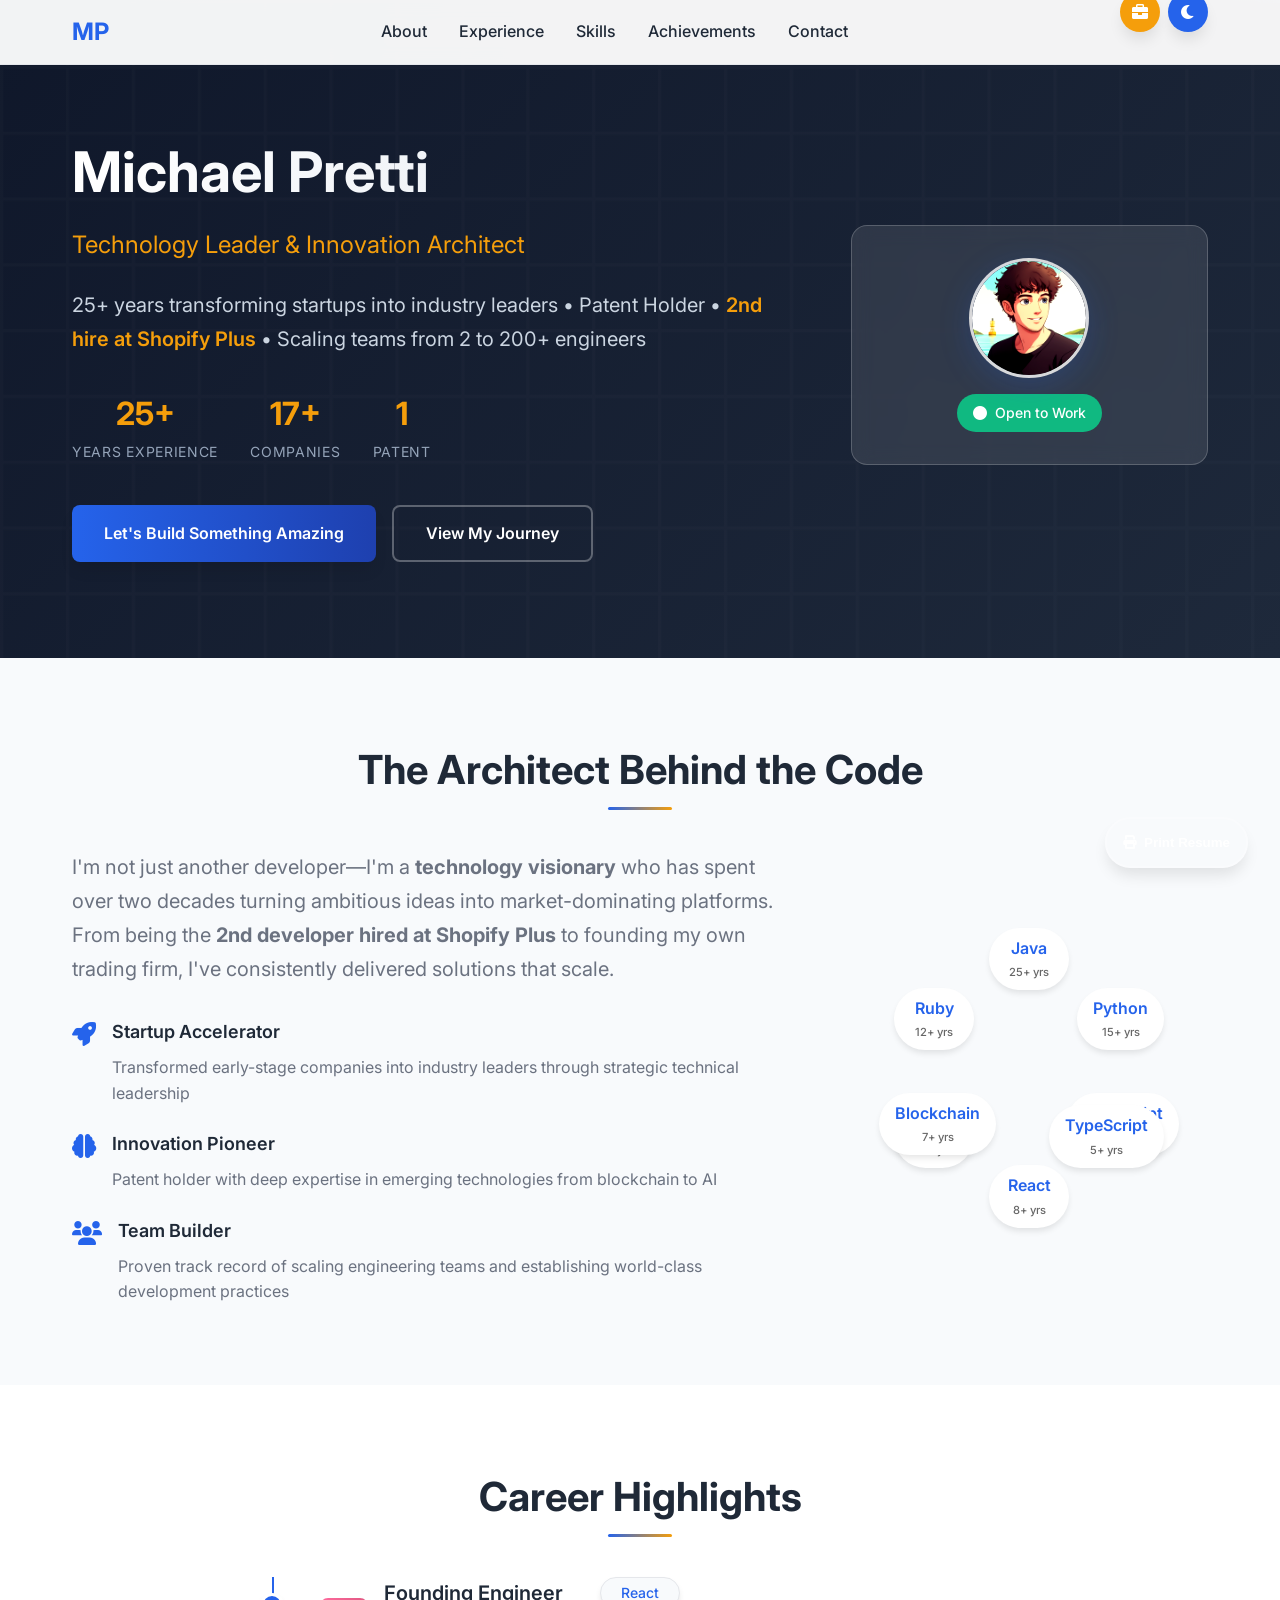
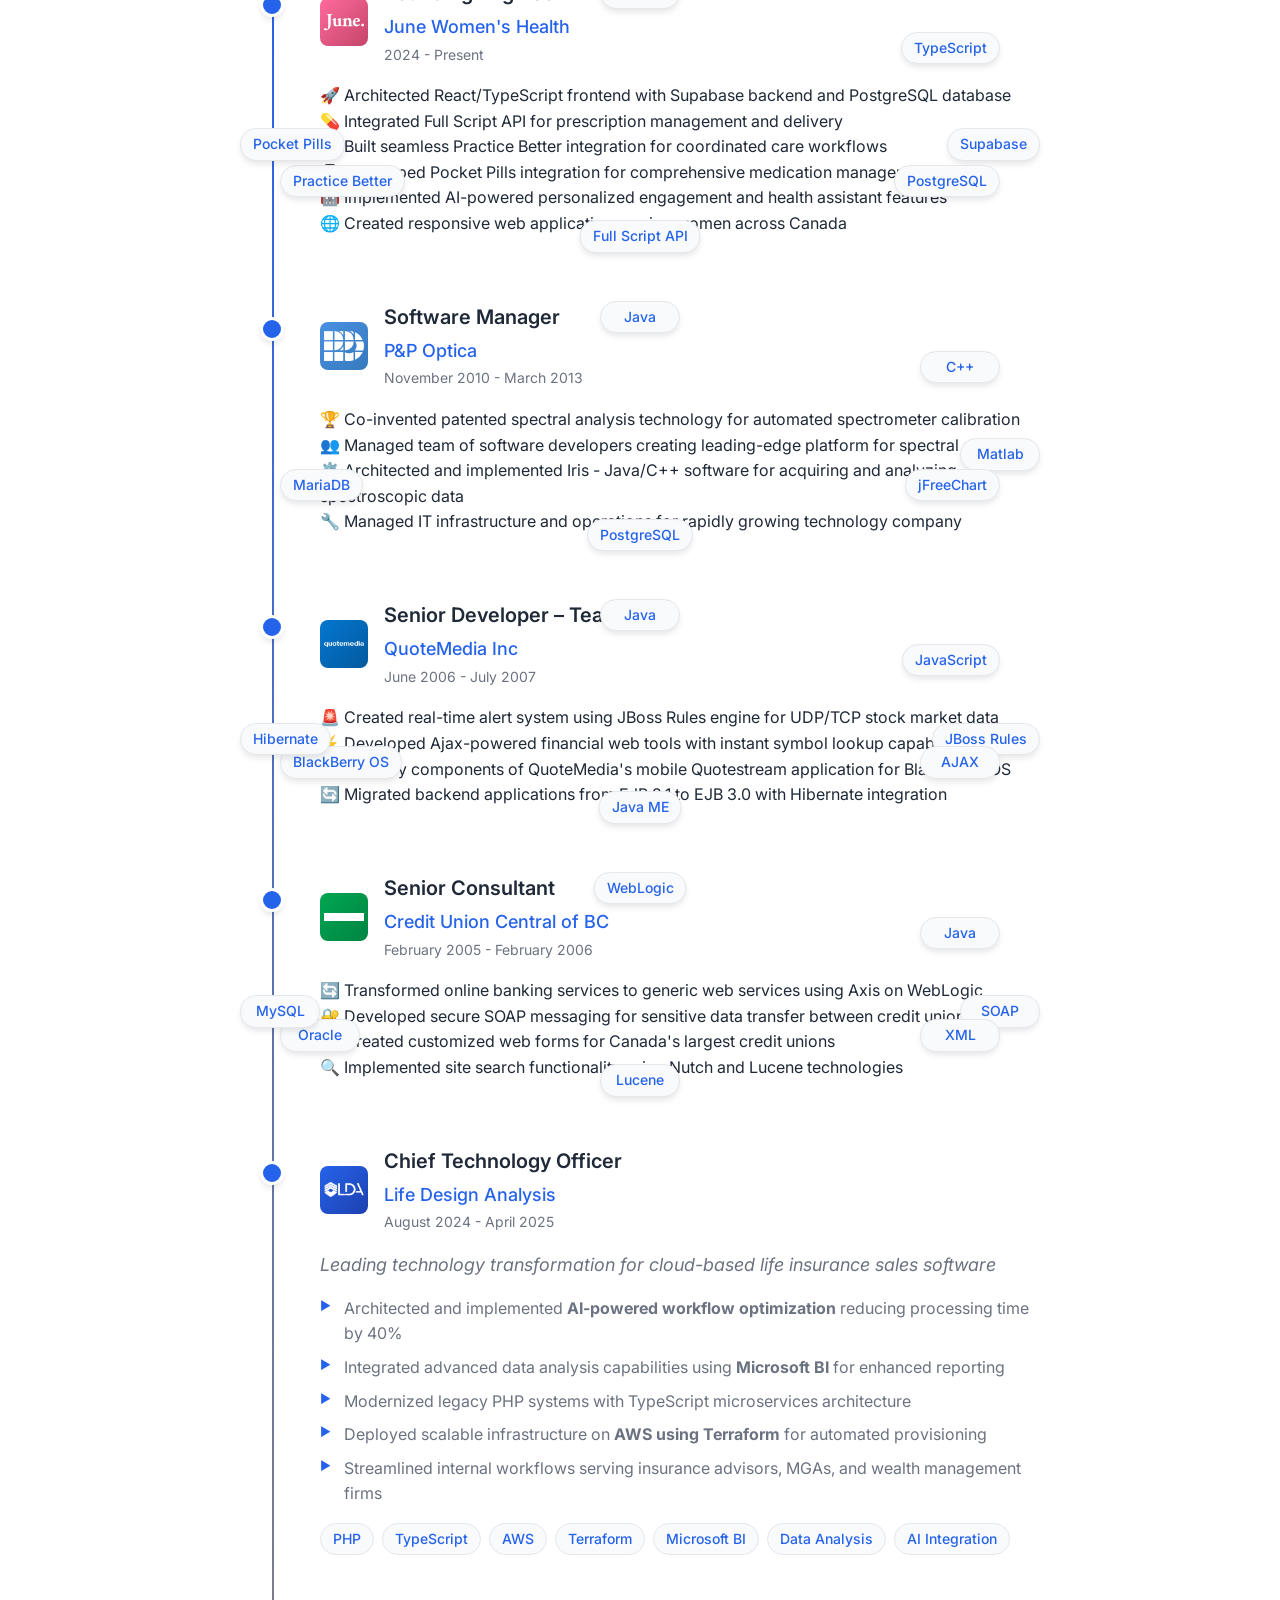
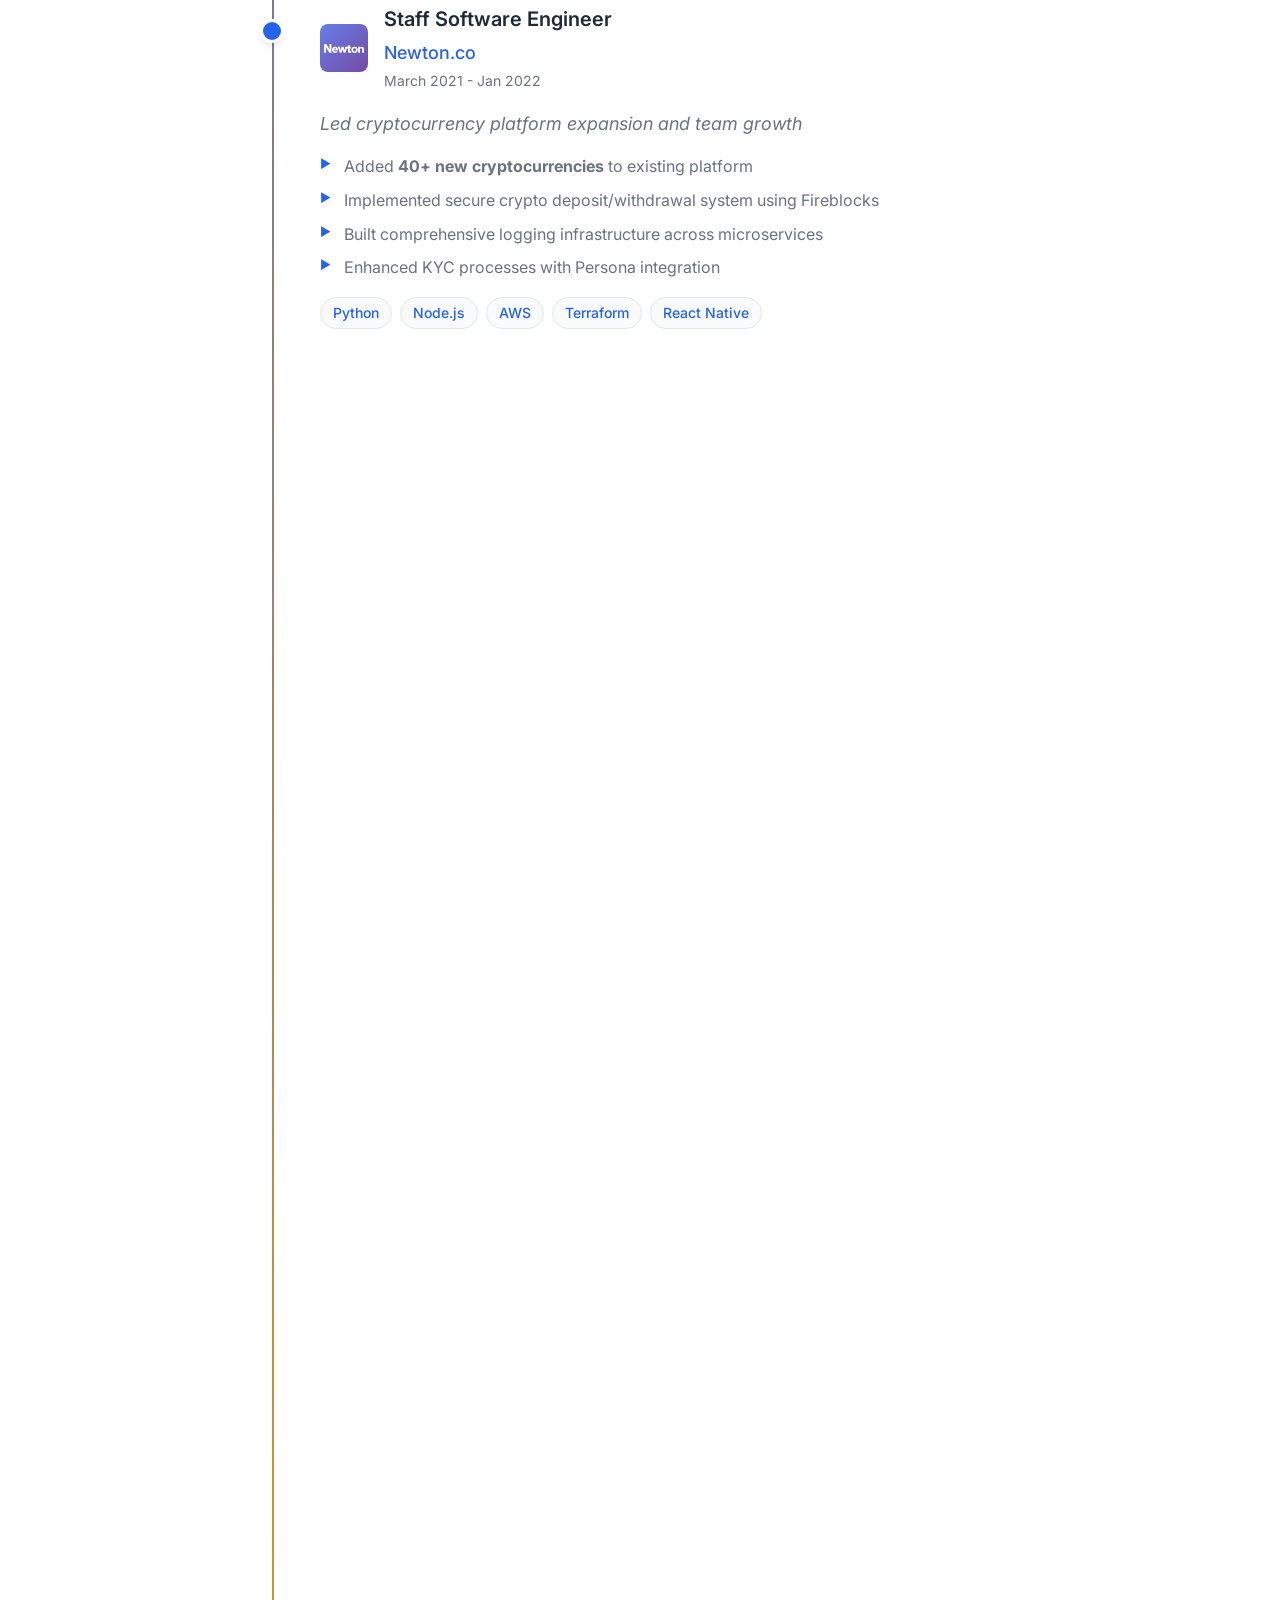
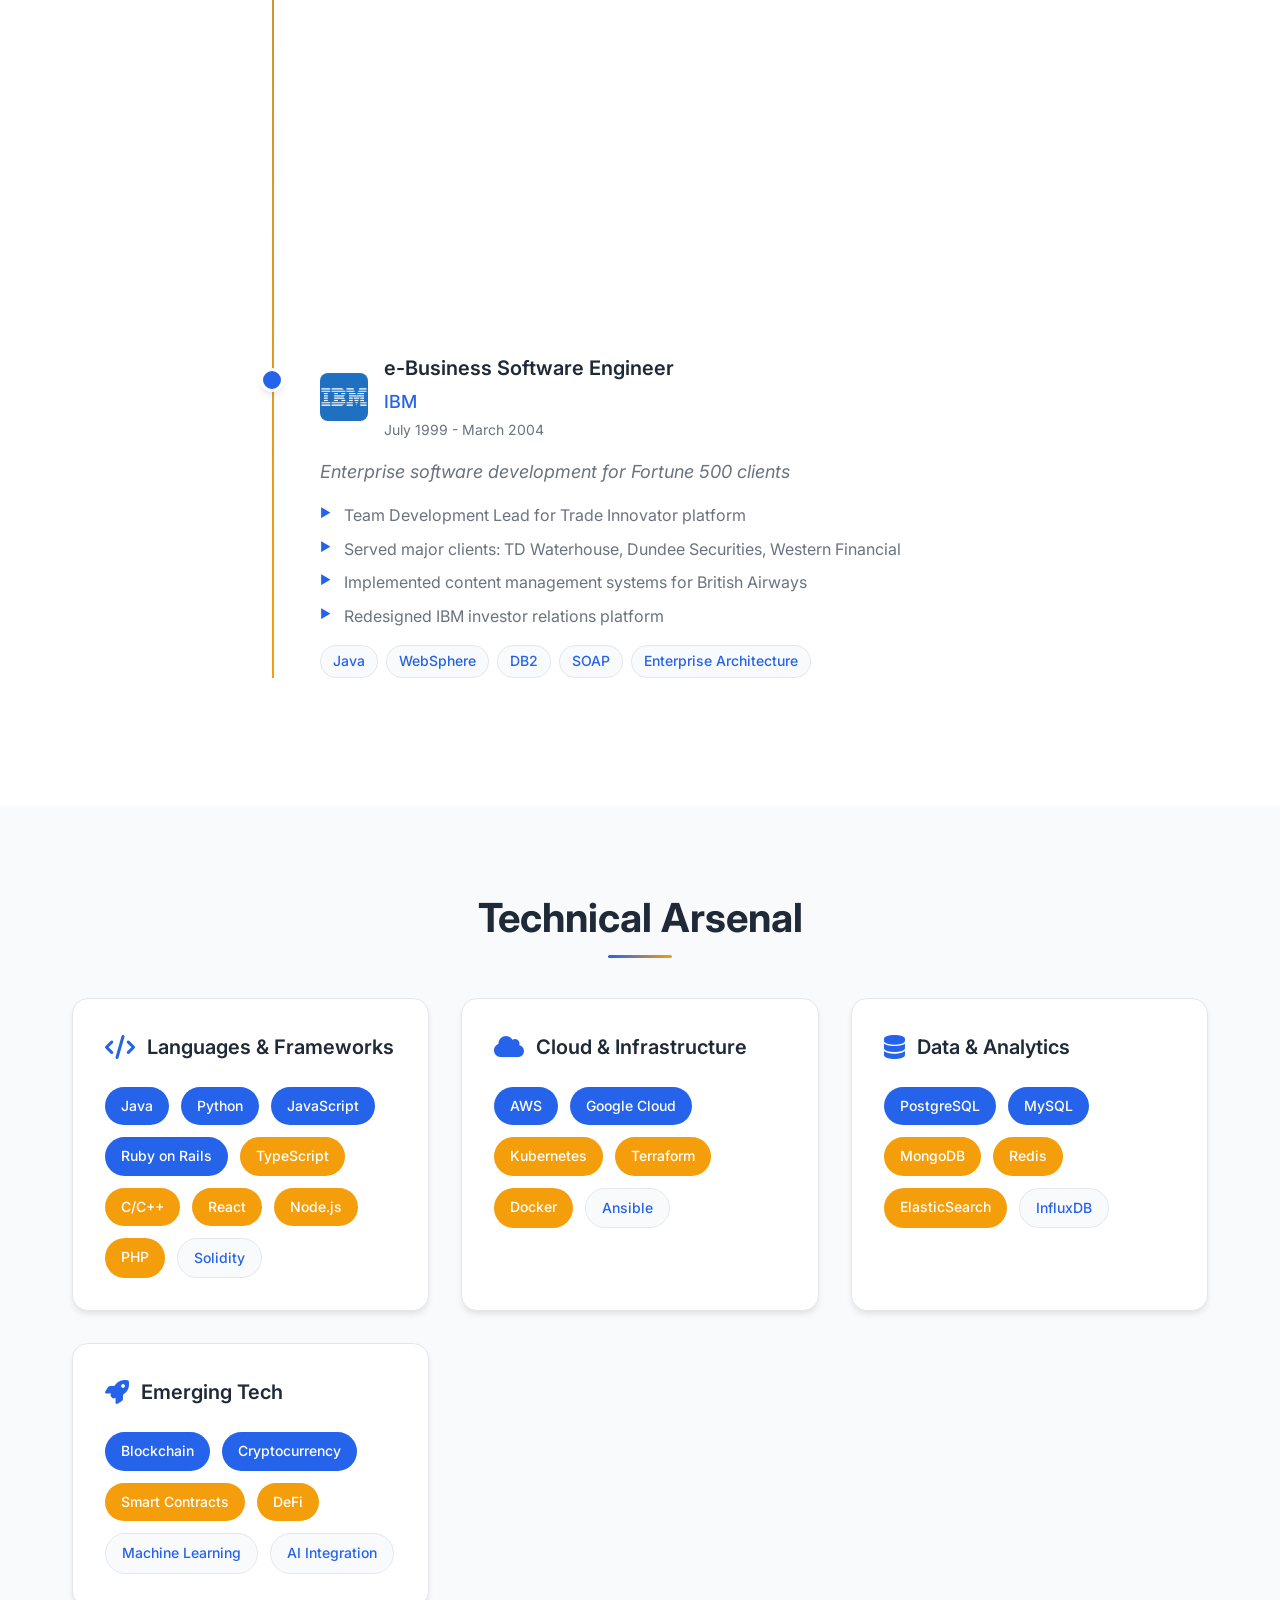
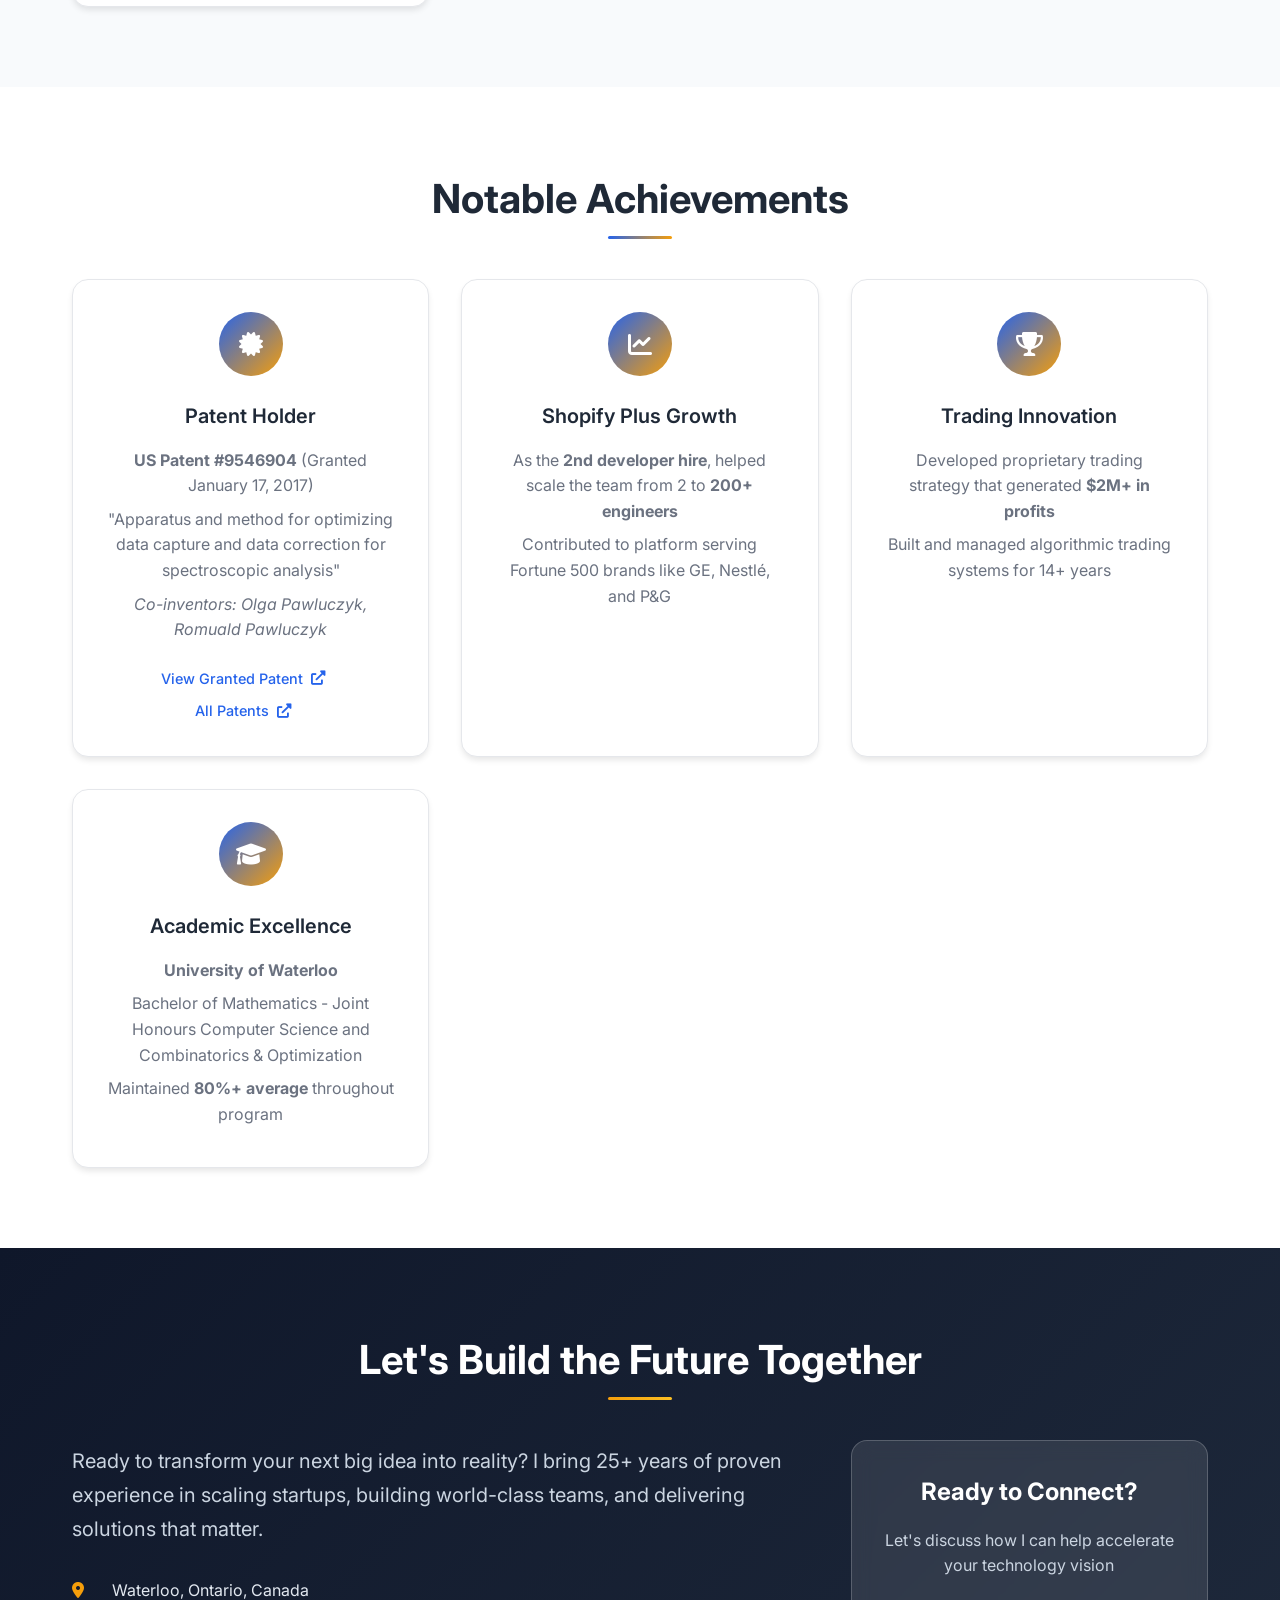
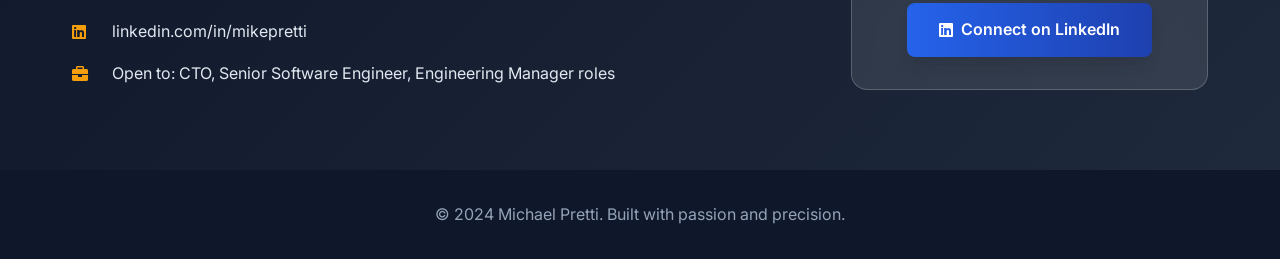
==== commit 92f21d30: "Complete resume update: fix tech skills alignment, standardize experience format, add missing work e" ====
--- a/index.html
+++ b/index.html
@@ -97,6 +97,14 @@
                 <li><a href="#achievements">Achievements</a></li>
                 <li><a href="#contact">Contact</a></li>
             </ul>
+            <div class="nav-controls">
+                <button class="mode-toggle" aria-label="Toggle fun/professional mode" title="Switch between fun and professional styles">
+                    <i class="fas fa-briefcase"></i>
+                </button>
+                <button class="theme-toggle" aria-label="Toggle dark mode" title="Toggle dark/light mode">
+                    <i class="fas fa-moon"></i>
+                </button>
+            </div>
         </div>
     </nav>
 
@@ -137,12 +145,14 @@
                 </div>
                 <div class="about-visual">
                     <div class="tech-orbit">
-                        <div class="tech-item">Java</div>
-                        <div class="tech-item">Python</div>
-                        <div class="tech-item">React</div>
-                        <div class="tech-item">AWS</div>
-                        <div class="tech-item">Blockchain</div>
-                        <div class="tech-item">Ruby</div>
+                        <div class="tech-item">Java<span class="years">25+ yrs</span></div>
+                        <div class="tech-item">Python<span class="years">15+ yrs</span></div>
+                        <div class="tech-item">JavaScript<span class="years">20+ yrs</span></div>
+                        <div class="tech-item">TypeScript<span class="years">5+ yrs</span></div>
+                        <div class="tech-item">React<span class="years">8+ yrs</span></div>
+                        <div class="tech-item">AWS<span class="years">10+ yrs</span></div>
+                        <div class="tech-item">Blockchain<span class="years">7+ yrs</span></div>
+                        <div class="tech-item">Ruby<span class="years">12+ yrs</span></div>
                     </div>
                 </div>
             </div>
@@ -155,13 +165,226 @@
             <h2 class="section-title">Career Highlights</h2>
             <div class="timeline">
                 
+                <!-- June Women's Health -->
+                <div class="timeline-item">
+                    <div class="timeline-marker"></div>
+                    <div class="timeline-content">
+                        <div class="company-header">
+                            <div class="company-logo june">
+                                <img src="june-health-logo.svg" alt="June Women's Health Logo">
+                            </div>
+                            <div class="company-info">
+                                <h3>Founding Engineer</h3>
+                                <h4>June Women's Health</h4>
+                                <span class="duration">2024 - Present</span>
+                            </div>
+                        </div>
+                        <div class="achievements">
+                            <div class="achievement-item">
+                                <span class="icon">🚀</span>
+                                <span>Architected React/TypeScript frontend with Supabase backend and PostgreSQL database</span>
+                            </div>
+                            <div class="achievement-item">
+                                <span class="icon">💊</span>
+                                <span>Integrated Full Script API for prescription management and delivery</span>
+                            </div>
+                            <div class="achievement-item">
+                                <span class="icon">🔗</span>
+                                <span>Built seamless Practice Better integration for coordinated care workflows</span>
+                            </div>
+                            <div class="achievement-item">
+                                <span class="icon">📱</span>
+                                <span>Developed Pocket Pills integration for comprehensive medication management</span>
+                            </div>
+                            <div class="achievement-item">
+                                <span class="icon">🤖</span>
+                                <span>Implemented AI-powered personalized engagement and health assistant features</span>
+                            </div>
+                            <div class="achievement-item">
+                                <span class="icon">🌐</span>
+                                <span>Created responsive web application serving women across Canada</span>
+                            </div>
+                        </div>
+                        <div class="tech-stack">
+                            <span class="tech-item">React</span>
+                            <span class="tech-item">TypeScript</span>
+                            <span class="tech-item">Supabase</span>
+                            <span class="tech-item">PostgreSQL</span>
+                            <span class="tech-item">Full Script API</span>
+                            <span class="tech-item">Practice Better</span>
+                            <span class="tech-item">Pocket Pills</span>
+                        </div>
+                    </div>
+                </div>
+                
+                <!-- P&P Optica -->
+                <div class="timeline-item">
+                    <div class="timeline-marker"></div>
+                    <div class="timeline-content">
+                        <div class="company-header">
+                            <div class="company-logo ppo">
+                                <img src="ppo-logo.svg" alt="P&P Optica Logo">
+                            </div>
+                            <div class="company-info">
+                                <h3>Software Manager</h3>
+                                <h4>P&P Optica</h4>
+                                <span class="duration">November 2010 - March 2013</span>
+                            </div>
+                        </div>
+                        <div class="achievements">
+                            <div class="achievement-item">
+                                <span class="icon">🏆</span>
+                                <span>Co-invented patented spectral analysis technology for automated spectrometer calibration</span>
+                            </div>
+                            <div class="achievement-item">
+                                <span class="icon">👥</span>
+                                <span>Managed team of software developers creating leading-edge platform for spectral analysis</span>
+                            </div>
+                            <div class="achievement-item">
+                                <span class="icon">⚙️</span>
+                                <span>Architected and implemented Iris - Java/C++ software for acquiring and analyzing spectroscopic data</span>
+                            </div>
+                            <div class="achievement-item">
+                                <span class="icon">🔧</span>
+                                <span>Managed IT infrastructure and operations for rapidly growing technology company</span>
+                            </div>
+                        </div>
+                        <div class="tech-stack">
+                            <span class="tech-item">Java</span>
+                            <span class="tech-item">C++</span>
+                            <span class="tech-item">Matlab</span>
+                            <span class="tech-item">jFreeChart</span>
+                            <span class="tech-item">PostgreSQL</span>
+                            <span class="tech-item">MariaDB</span>
+                        </div>
+                    </div>
+                </div>
+
+                <!-- QuoteMedia Inc -->
+                <div class="timeline-item">
+                    <div class="timeline-marker"></div>
+                    <div class="timeline-content">
+                        <div class="company-header">
+                            <div class="company-logo quotemedia">
+                                <img src="quotemedia-logo.svg" alt="QuoteMedia Logo">
+                            </div>
+                            <div class="company-info">
+                                <h3>Senior Developer – Team Lead</h3>
+                                <h4>QuoteMedia Inc</h4>
+                                <span class="duration">June 2006 - July 2007</span>
+                            </div>
+                        </div>
+                        <div class="achievements">
+                            <div class="achievement-item">
+                                <span class="icon">🚨</span>
+                                <span>Created real-time alert system using JBoss Rules engine for UDP/TCP stock market data</span>
+                            </div>
+                            <div class="achievement-item">
+                                <span class="icon">⚡</span>
+                                <span>Developed Ajax-powered financial web tools with instant symbol lookup capabilities</span>
+                            </div>
+                            <div class="achievement-item">
+                                <span class="icon">📱</span>
+                                <span>Built key components of QuoteMedia's mobile Quotestream application for BlackBerry OS</span>
+                            </div>
+                            <div class="achievement-item">
+                                <span class="icon">🔄</span>
+                                <span>Migrated backend applications from EJB 2.1 to EJB 3.0 with Hibernate integration</span>
+                            </div>
+                        </div>
+                        <div class="tech-stack">
+                            <span class="tech-item">Java</span>
+                            <span class="tech-item">JavaScript</span>
+                            <span class="tech-item">JBoss Rules</span>
+                            <span class="tech-item">AJAX</span>
+                            <span class="tech-item">Java ME</span>
+                            <span class="tech-item">BlackBerry OS</span>
+                            <span class="tech-item">Hibernate</span>
+                        </div>
+                    </div>
+                </div>
+
+                <!-- Credit Union Central of BC -->
+                <div class="timeline-item">
+                    <div class="timeline-marker"></div>
+                    <div class="timeline-content">
+                        <div class="company-header">
+                            <div class="company-logo central1">
+                                <img src="central1-logo.png" alt="Central 1 Logo">
+                            </div>
+                            <div class="company-info">
+                                <h3>Senior Consultant</h3>
+                                <h4>Credit Union Central of BC</h4>
+                                <span class="duration">February 2005 - February 2006</span>
+                            </div>
+                        </div>
+                        <div class="achievements">
+                            <div class="achievement-item">
+                                <span class="icon">🔄</span>
+                                <span>Transformed online banking services to generic web services using Axis on WebLogic</span>
+                            </div>
+                            <div class="achievement-item">
+                                <span class="icon">🔐</span>
+                                <span>Developed secure SOAP messaging for sensitive data transfer between credit unions</span>
+                            </div>
+                            <div class="achievement-item">
+                                <span class="icon">📝</span>
+                                <span>Created customized web forms for Canada's largest credit unions</span>
+                            </div>
+                            <div class="achievement-item">
+                                <span class="icon">🔍</span>
+                                <span>Implemented site search functionality using Nutch and Lucene technologies</span>
+                            </div>
+                        </div>
+                        <div class="tech-stack">
+                            <span class="tech-item">WebLogic</span>
+                            <span class="tech-item">Java</span>
+                            <span class="tech-item">SOAP</span>
+                            <span class="tech-item">XML</span>
+                            <span class="tech-item">Lucene</span>
+                            <span class="tech-item">Oracle</span>
+                            <span class="tech-item">MySQL</span>
+                        </div>
+                    </div>
+                </div>
+
+                <!-- Life Design Analysis -->
+                <div class="timeline-item">
+                    <div class="timeline-marker"></div>
+                    <div class="timeline-content">
+                        <div class="company-header">
+                            <div class="company-logo lda">
+                                <img src="life-design-analysis-logo.svg" alt="Life Design Analysis Logo">
+                            </div>
+                            <div class="company-info">
+                                <h3>Chief Technology Officer</h3>
+                                <h4>Life Design Analysis</h4>
+                                <span class="duration">August 2024 - April 2025</span>
+                            </div>
+                        </div>
+                        <div class="achievements">
+                            <p class="role-description">Leading technology transformation for cloud-based life insurance sales software</p>
+                            <ul>
+                                <li>Architected and implemented <strong>AI-powered workflow optimization</strong> reducing processing time by 40%</li>
+                                <li>Integrated advanced data analysis capabilities using <strong>Microsoft BI</strong> for enhanced reporting</li>
+                                <li>Modernized legacy PHP systems with TypeScript microservices architecture</li>
+                                <li>Deployed scalable infrastructure on <strong>AWS using Terraform</strong> for automated provisioning</li>
+                                <li>Streamlined internal workflows serving insurance advisors, MGAs, and wealth management firms</li>
+                            </ul>
+                            <div class="tech-stack">
+                                <span>PHP</span><span>TypeScript</span><span>AWS</span><span>Terraform</span><span>Microsoft BI</span><span>Data Analysis</span><span>AI Integration</span>
+                            </div>
+                        </div>
+                    </div>
+                </div>
+
                 <!-- Newton.co -->
                 <div class="timeline-item">
                     <div class="timeline-marker"></div>
                     <div class="timeline-content">
                         <div class="company-header">
                             <div class="company-logo newton">
-                                <span>N</span>
+                                <img src="newton-logo.svg" alt="Newton Logo">
                             </div>
                             <div class="company-info">
                                 <h3>Staff Software Engineer</h3>
@@ -190,7 +413,7 @@
                     <div class="timeline-content">
                         <div class="company-header">
                             <div class="company-logo vendorpm">
-                                <span>V</span>
+                                <img src="vendorpm-logo.webp" alt="VendorPM Logo">
                             </div>
                             <div class="company-info">
                                 <h3>Chief Technology Officer</h3>
@@ -309,7 +532,7 @@
                     <div class="timeline-content">
                         <div class="company-header">
                             <div class="company-logo ibm">
-                                <i class="fab fa-ibm"></i>
+                                <img src="ibm-logo.png" alt="IBM Logo">
                             </div>
                             <div class="company-info">
                                 <h3>e-Business Software Engineer</h3>
@@ -348,9 +571,11 @@
                         <span class="skill-item expert">Python</span>
                         <span class="skill-item expert">JavaScript</span>
                         <span class="skill-item expert">Ruby on Rails</span>
+                        <span class="skill-item advanced">TypeScript</span>
                         <span class="skill-item advanced">C/C++</span>
                         <span class="skill-item advanced">React</span>
                         <span class="skill-item advanced">Node.js</span>
+                        <span class="skill-item advanced">PHP</span>
                         <span class="skill-item intermediate">Solidity</span>
                     </div>
                 </div>
--- a/styles.css
+++ b/styles.css
@@ -385,6 +385,23 @@
     color: var(--primary-color);
 }
 
+.nav-controls {
+    display: flex;
+    align-items: center;
+    gap: 0.5rem;
+}
+
+.nav-controls .theme-toggle,
+.nav-controls .mode-toggle {
+    position: static;
+    right: auto;
+    bottom: auto;
+    margin: 0;
+    width: 2.5rem;
+    height: 2.5rem;
+    font-size: 1rem;
+}
+
 /* About Section */
 .about {
     background: var(--bg-secondary);
@@ -449,14 +466,29 @@
     color: var(--primary-color);
     box-shadow: var(--shadow-md);
     animation: float 6s ease-in-out infinite;
-}
-
-.tech-item:nth-child(1) { top: 10%; left: 50%; transform: translateX(-50%); animation-delay: 0s; }
-.tech-item:nth-child(2) { top: 30%; right: 10%; animation-delay: 1s; }
-.tech-item:nth-child(3) { bottom: 30%; right: 10%; animation-delay: 2s; }
-.tech-item:nth-child(4) { bottom: 10%; left: 50%; transform: translateX(-50%); animation-delay: 3s; }
-.tech-item:nth-child(5) { bottom: 30%; left: 10%; animation-delay: 4s; }
-.tech-item:nth-child(6) { top: 30%; left: 10%; animation-delay: 5s; }
+    display: flex;
+    flex-direction: column;
+    align-items: center;
+    text-align: center;
+    min-width: 80px;
+}
+
+.tech-item .years {
+    font-size: 0.7rem;
+    font-weight: 500;
+    color: #666;
+    margin-top: 0.2rem;
+    opacity: 1;
+}
+
+.tech-item:nth-child(1) { top: 0%; left: 50%; transform: translateX(-50%); animation-delay: 0s; }
+.tech-item:nth-child(2) { top: 20%; right: 5%; animation-delay: 1s; }
+.tech-item:nth-child(3) { top: 55%; right: 0%; animation-delay: 2s; }
+.tech-item:nth-child(4) { bottom: 20%; right: 5%; animation-delay: 3s; }
+.tech-item:nth-child(5) { bottom: 0%; left: 50%; transform: translateX(-50%); animation-delay: 4s; }
+.tech-item:nth-child(6) { bottom: 20%; left: 5%; animation-delay: 5s; }
+.tech-item:nth-child(7) { top: 55%; left: 0%; animation-delay: 6s; }
+.tech-item:nth-child(8) { top: 20%; left: 5%; animation-delay: 7s; }
 
 @keyframes float {
     0%, 100% { transform: translateY(0px); }
@@ -532,12 +564,102 @@
     font-size: 1.25rem;
 }
 
-.company-logo.newton { background: linear-gradient(135deg, #667eea, #764ba2); }
-.company-logo.vendorpm { background: linear-gradient(135deg, #f093fb, #f5576c); }
+.company-logo.newton { 
+    background: linear-gradient(135deg, #667eea, #764ba2); 
+    padding: 0.25rem;
+}
+
+.company-logo.newton img {
+    width: 100%;
+    height: 100%;
+    object-fit: contain;
+    filter: brightness(0) invert(1);
+}
+
+.company-logo.vendorpm { 
+    background: linear-gradient(135deg, #f093fb, #f5576c); 
+    padding: 0.25rem;
+}
+
+.company-logo.vendorpm img {
+    width: 100%;
+    height: 100%;
+    object-fit: contain;
+    filter: brightness(0) invert(1);
+}
 .company-logo.shopify { background: #95bf47; font-size: 1.5rem; }
 .company-logo.coinvest { background: linear-gradient(135deg, #f7971e, #ffd200); }
 .company-logo.trading { background: linear-gradient(135deg, #134e5e, #71b280); }
-.company-logo.ibm { background: #1f70c1; }
+.company-logo.ibm { 
+    background: #1f70c1; 
+}
+
+.company-logo.ibm img {
+    width: 100%;
+    height: 100%;
+    object-fit: contain;
+    filter: brightness(0) invert(1);
+}
+
+.company-logo.lda { 
+    background: linear-gradient(135deg, #2563eb, #1e40af); 
+    padding: 0.25rem;
+}
+
+.company-logo.lda img {
+    width: 100%;
+    height: 100%;
+    object-fit: contain;
+    filter: brightness(0) invert(1);
+}
+
+.company-logo.june { 
+    background: linear-gradient(135deg, #ff6b9d, #c44569); 
+    padding: 0.25rem;
+}
+
+.company-logo.june img {
+    width: 100%;
+    height: 100%;
+    object-fit: contain;
+    filter: brightness(0) invert(1);
+}
+
+.company-logo.ppo { 
+    background: linear-gradient(135deg, #4a90e2, #357abd); 
+    padding: 0.25rem;
+}
+
+.company-logo.ppo img {
+    width: 100%;
+    height: 100%;
+    object-fit: contain;
+    filter: brightness(0) invert(1);
+}
+
+.company-logo.quotemedia { 
+    background: linear-gradient(135deg, #0477D1, #035a9e); 
+    padding: 0.25rem;
+}
+
+.company-logo.quotemedia img {
+    width: 100%;
+    height: 100%;
+    object-fit: contain;
+    filter: brightness(0) invert(1);
+}
+
+.company-logo.central1 { 
+    background: linear-gradient(135deg, #00a651, #008542); 
+    padding: 0.25rem;
+}
+
+.company-logo.central1 img {
+    width: 100%;
+    height: 100%;
+    object-fit: contain;
+    filter: brightness(0) invert(1);
+}
 
 .company-info h3 {
     font-size: 1.25rem;
@@ -1424,4 +1546,96 @@
     body.professional-mode .footer {
         padding-bottom: 4rem !important;
     }
+}
+
+/* Professional Mode Dark Theme Support */
+body.professional-mode.dark-theme {
+    background: var(--bg-primary) !important;
+    color: var(--text-primary) !important;
+}
+
+body.professional-mode.dark-theme .navbar {
+    background: rgba(15, 23, 42, 0.95) !important;
+    border-bottom-color: var(--border-color) !important;
+}
+
+body.professional-mode.dark-theme .hero {
+    background: linear-gradient(135deg, var(--bg-dark) 0%, #1e293b 100%) !important;
+    color: var(--text-primary) !important;
+}
+
+body.professional-mode.dark-theme .section {
+    background: var(--bg-primary) !important;
+}
+
+body.professional-mode.dark-theme .about {
+    background: var(--bg-secondary) !important;
+}
+
+body.professional-mode.dark-theme .timeline-item {
+    background: var(--bg-secondary) !important;
+    border-color: var(--border-color) !important;
+    color: var(--text-primary) !important;
+}
+
+body.professional-mode.dark-theme .timeline-item.featured {
+    background: var(--bg-secondary) !important;
+    border-color: var(--primary-color) !important;
+}
+
+body.professional-mode.dark-theme .company-info h3 {
+    color: var(--text-primary) !important;
+}
+
+body.professional-mode.dark-theme .company-info h4 {
+    color: var(--text-secondary) !important;
+}
+
+body.professional-mode.dark-theme .duration {
+    color: var(--text-secondary) !important;
+}
+
+body.professional-mode.dark-theme .skill-category {
+    background: var(--bg-secondary) !important;
+    border-color: var(--border-color) !important;
+}
+
+body.professional-mode.dark-theme .skill-category h3 {
+    color: var(--text-primary) !important;
+    border-bottom-color: var(--border-color) !important;
+}
+
+body.professional-mode.dark-theme .skill-item {
+    color: var(--text-primary) !important;
+}
+
+body.professional-mode.dark-theme .achievement-card {
+    background: var(--bg-secondary) !important;
+    border-color: var(--border-color) !important;
+}
+
+body.professional-mode.dark-theme .achievement-card h3 {
+    color: var(--text-primary) !important;
+}
+
+body.professional-mode.dark-theme .achievement-card p {
+    color: var(--text-secondary) !important;
+}
+
+body.professional-mode.dark-theme .achievement-link {
+    color: var(--primary-color) !important;
+}
+
+body.professional-mode.dark-theme .contact {
+    background: var(--bg-primary) !important;
+}
+
+body.professional-mode.dark-theme .contact-item a {
+    color: var(--primary-color) !important;
+}
+
+body.professional-mode.dark-theme .footer {
+    background: var(--bg-secondary) !important;
+    border-top-color: var(--border-color) !important;
+    color: var(--text-secondary) !important;
 } 
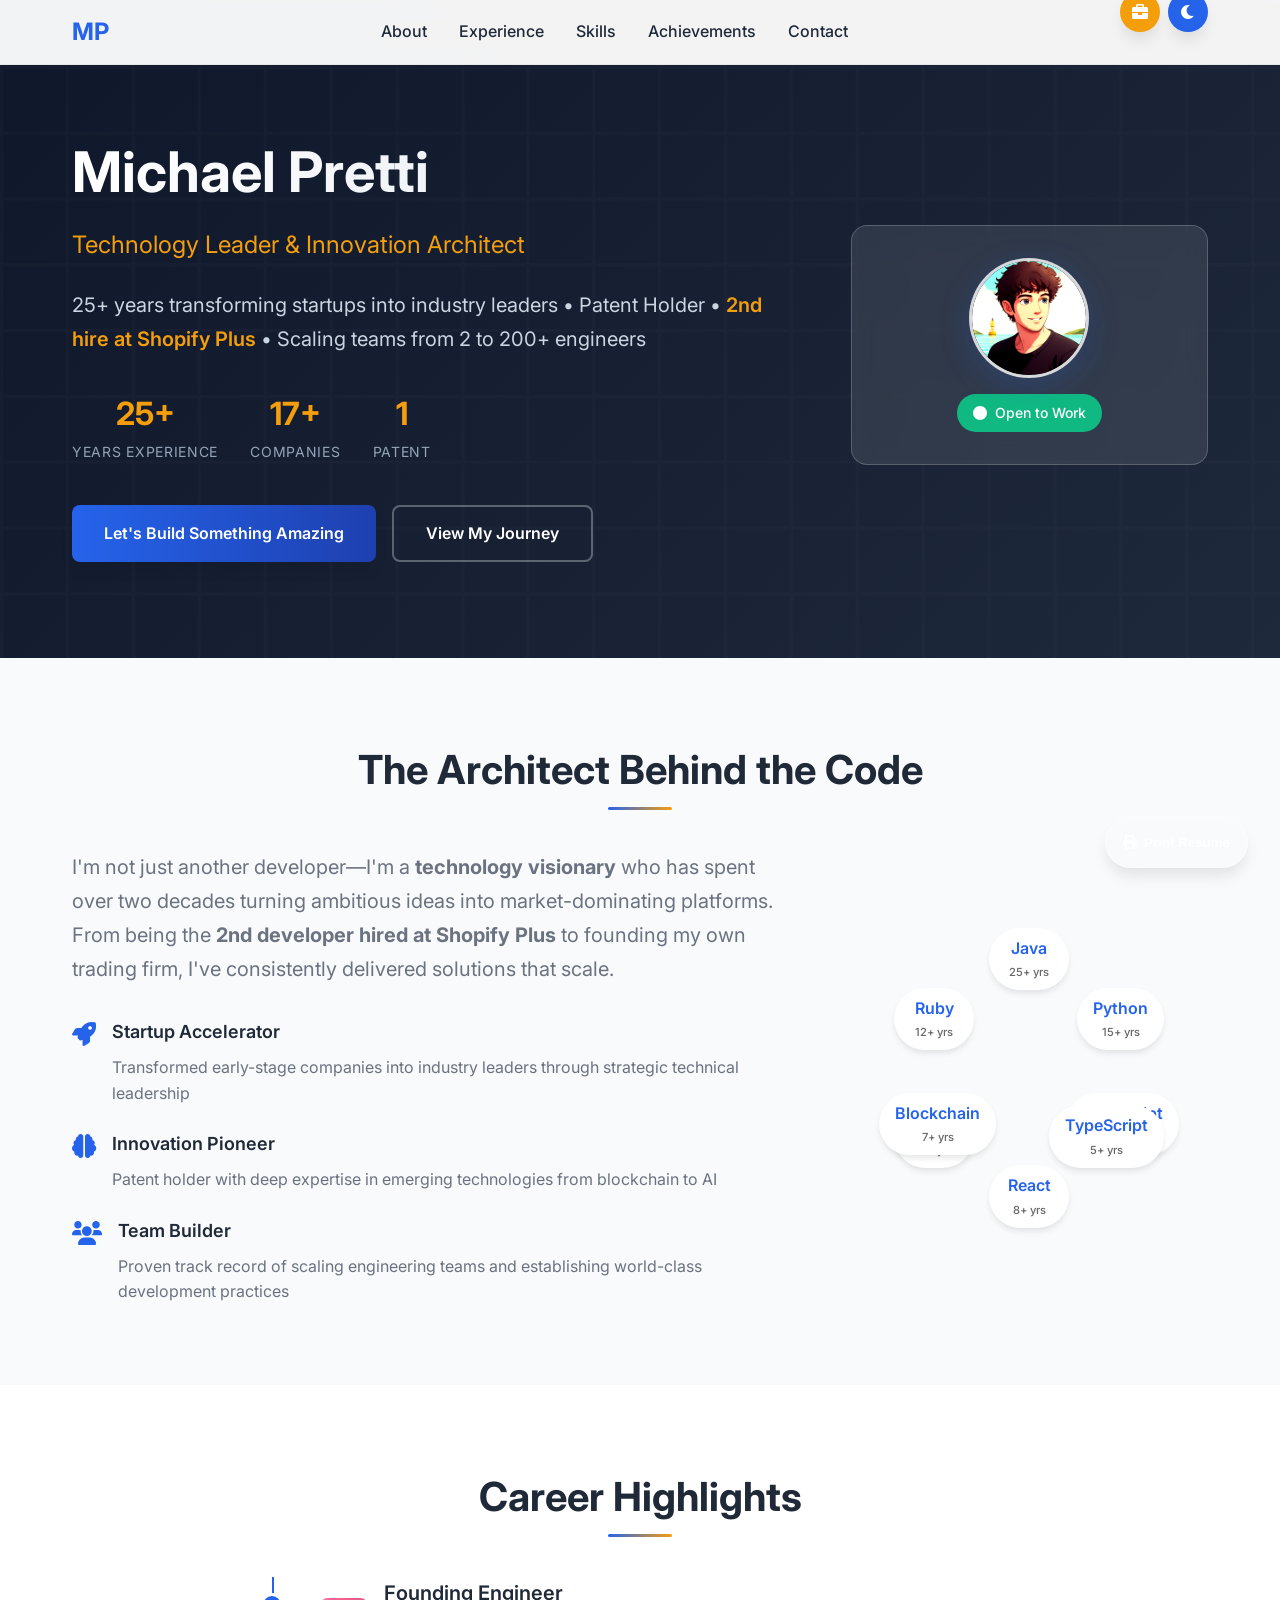
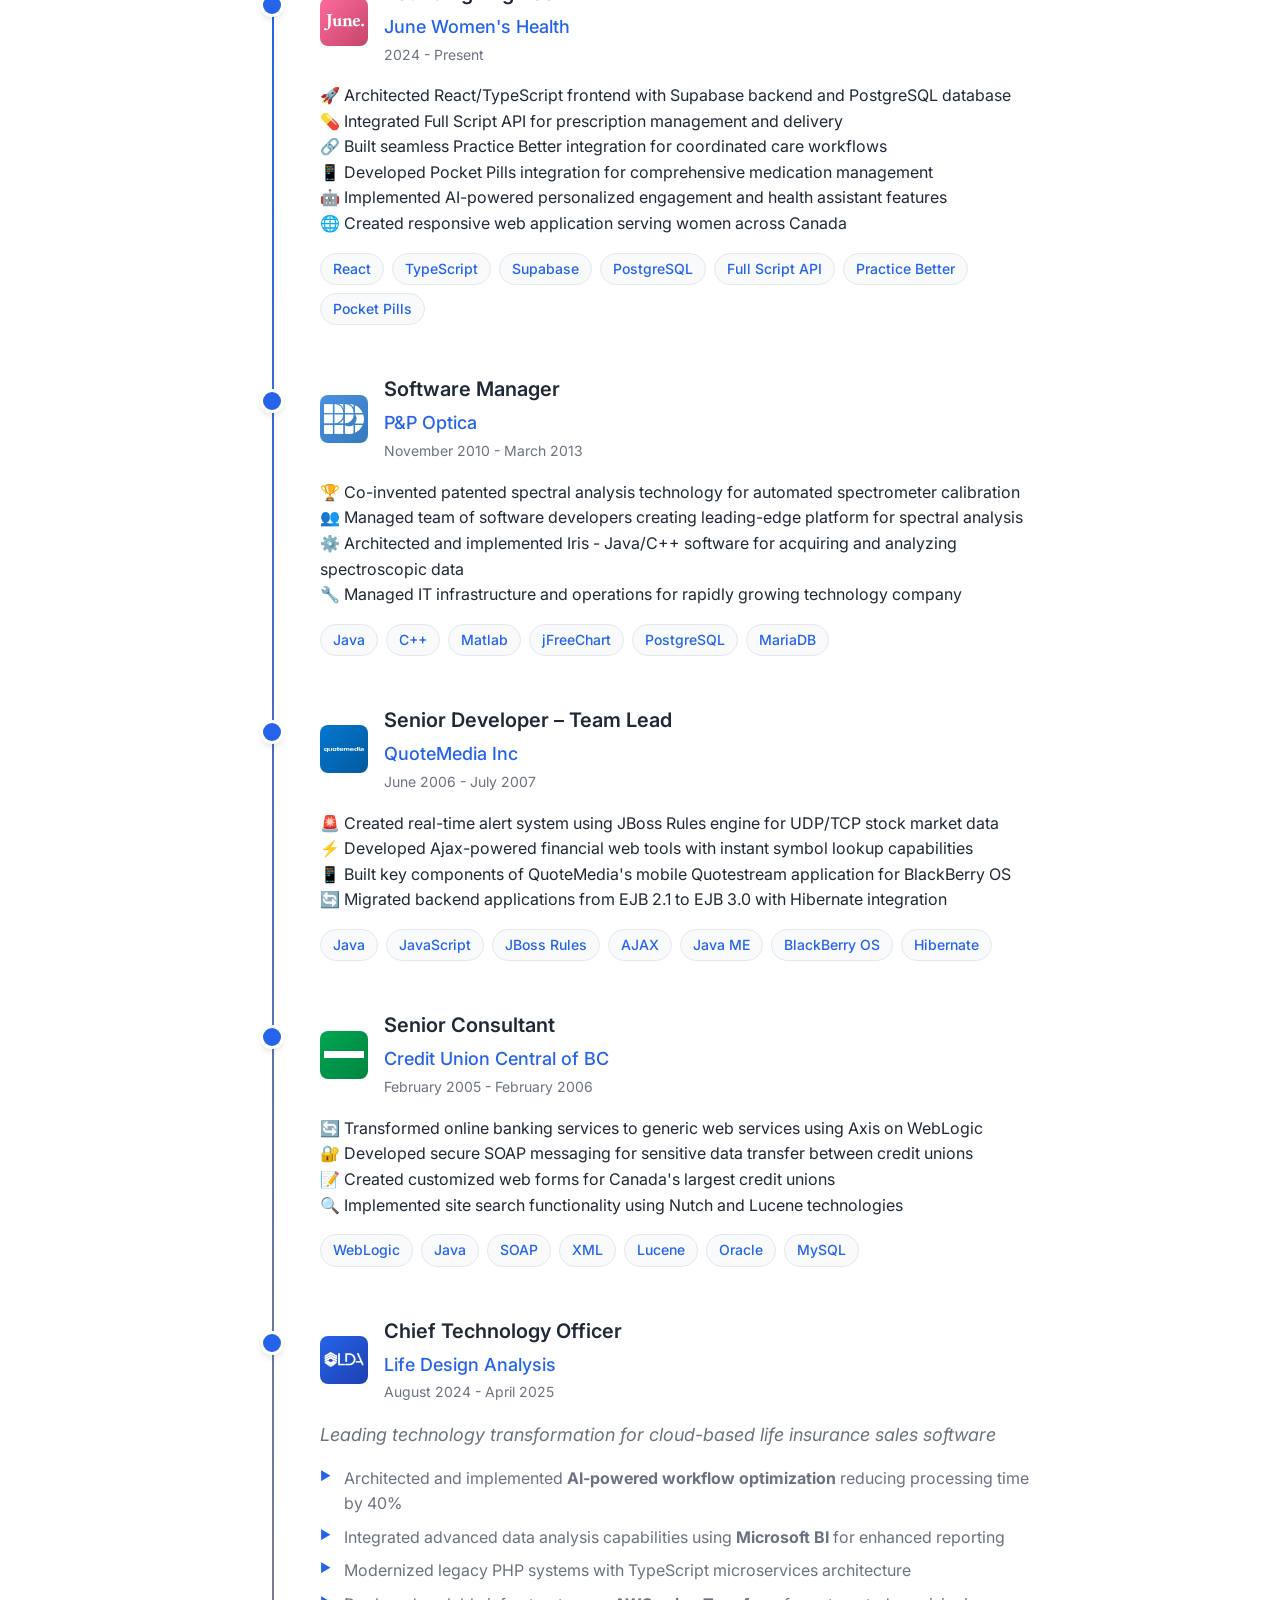
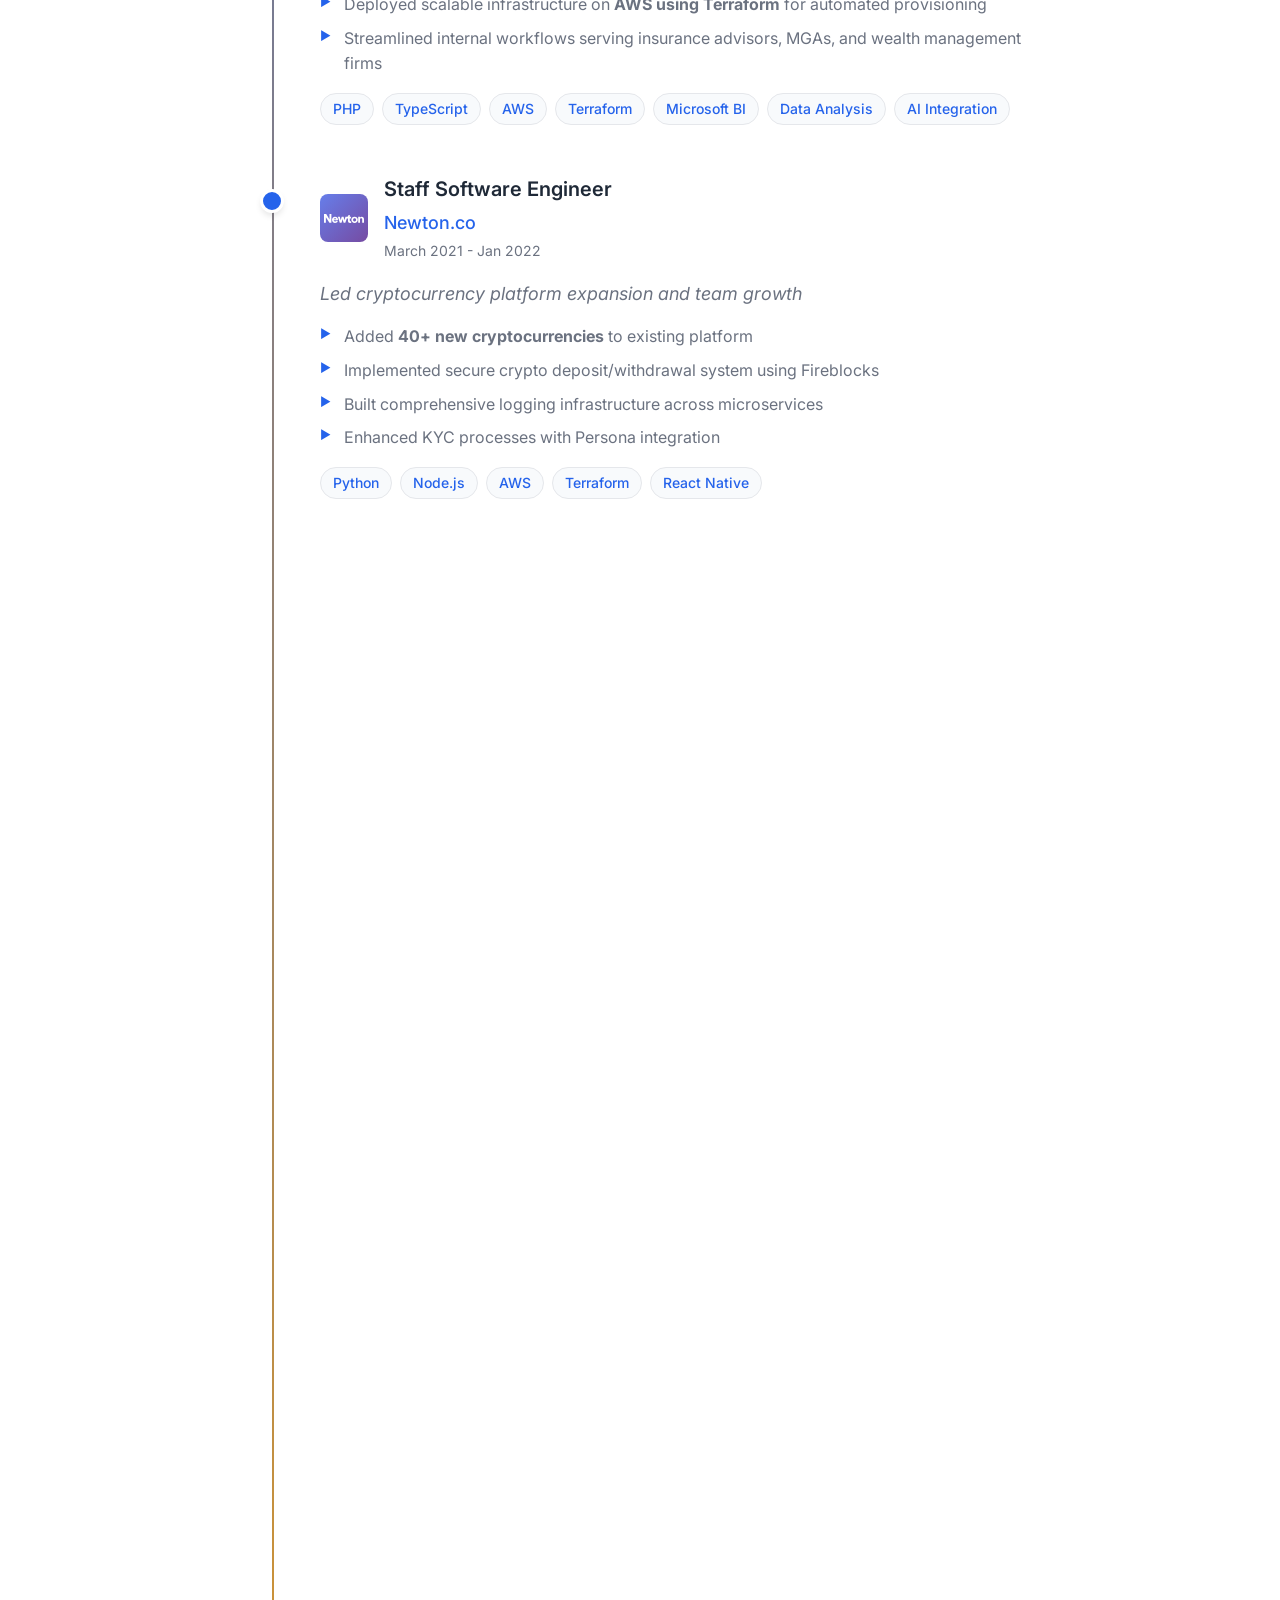
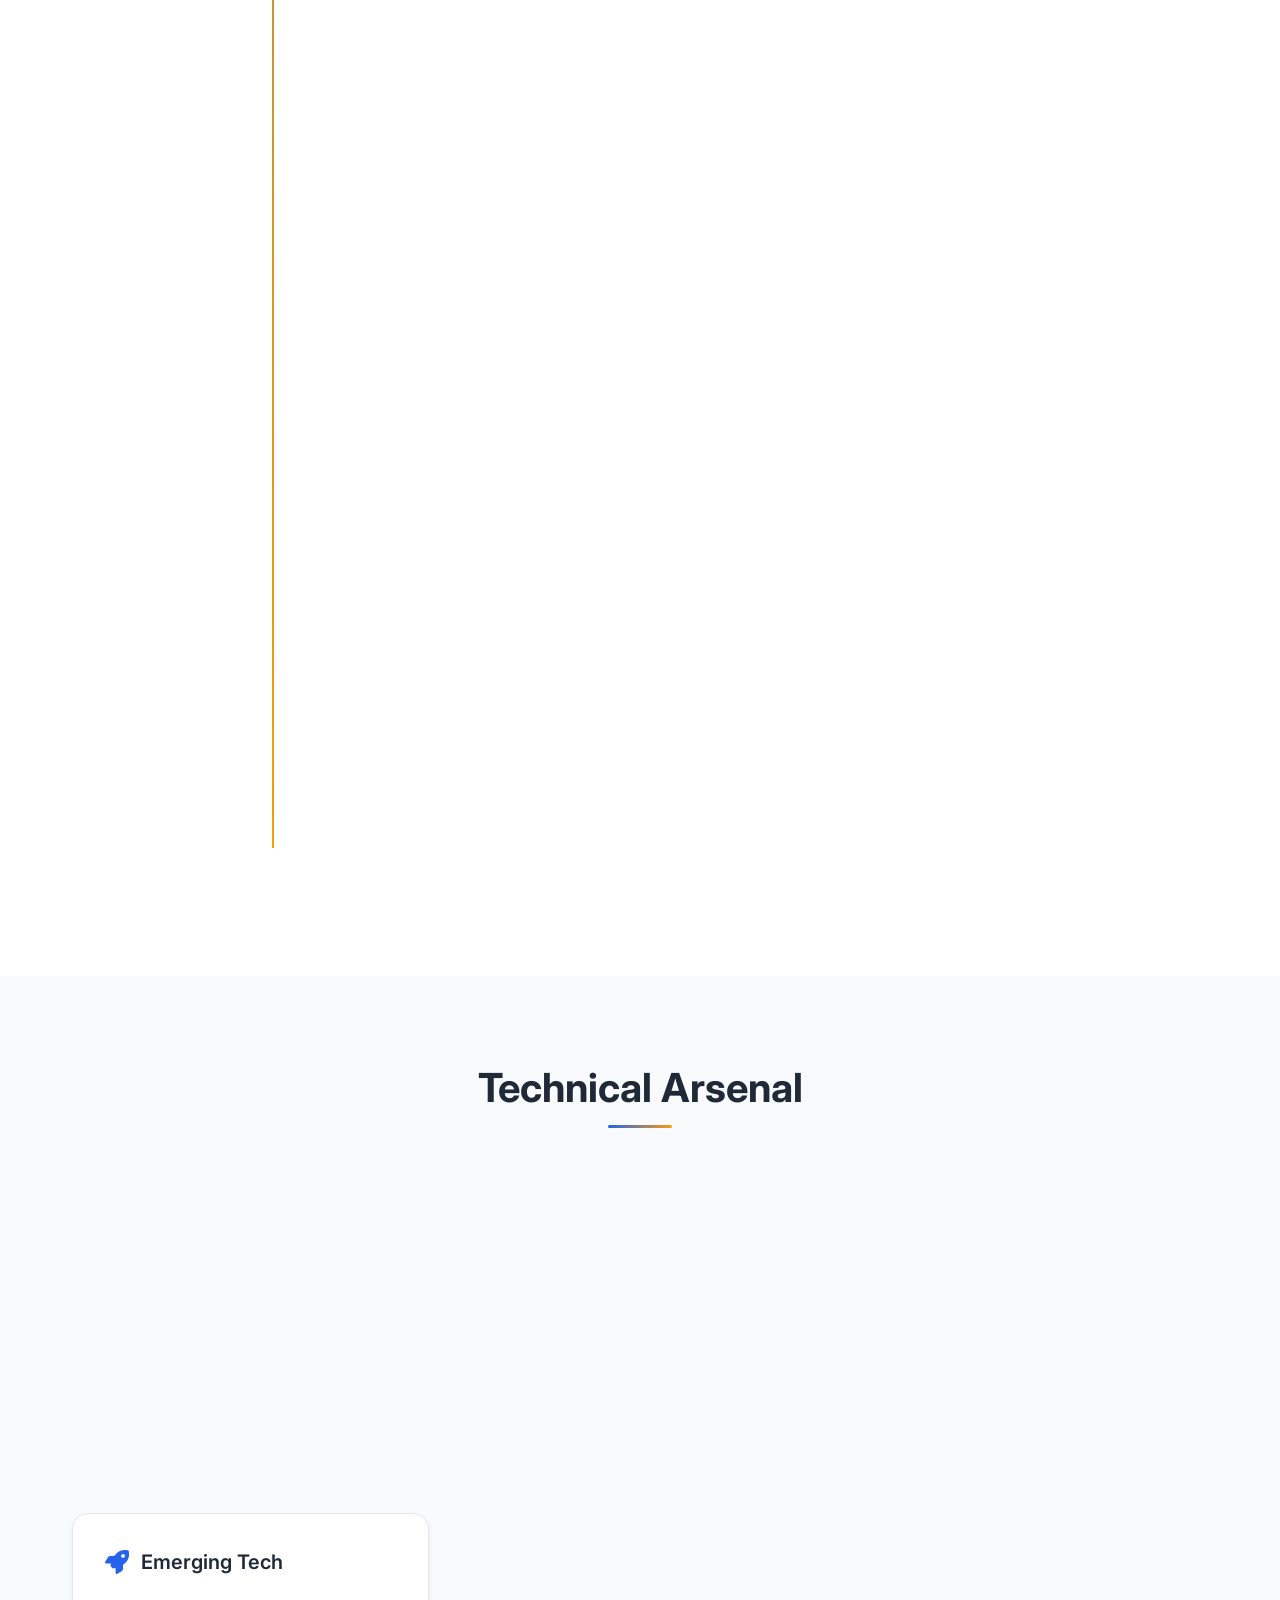
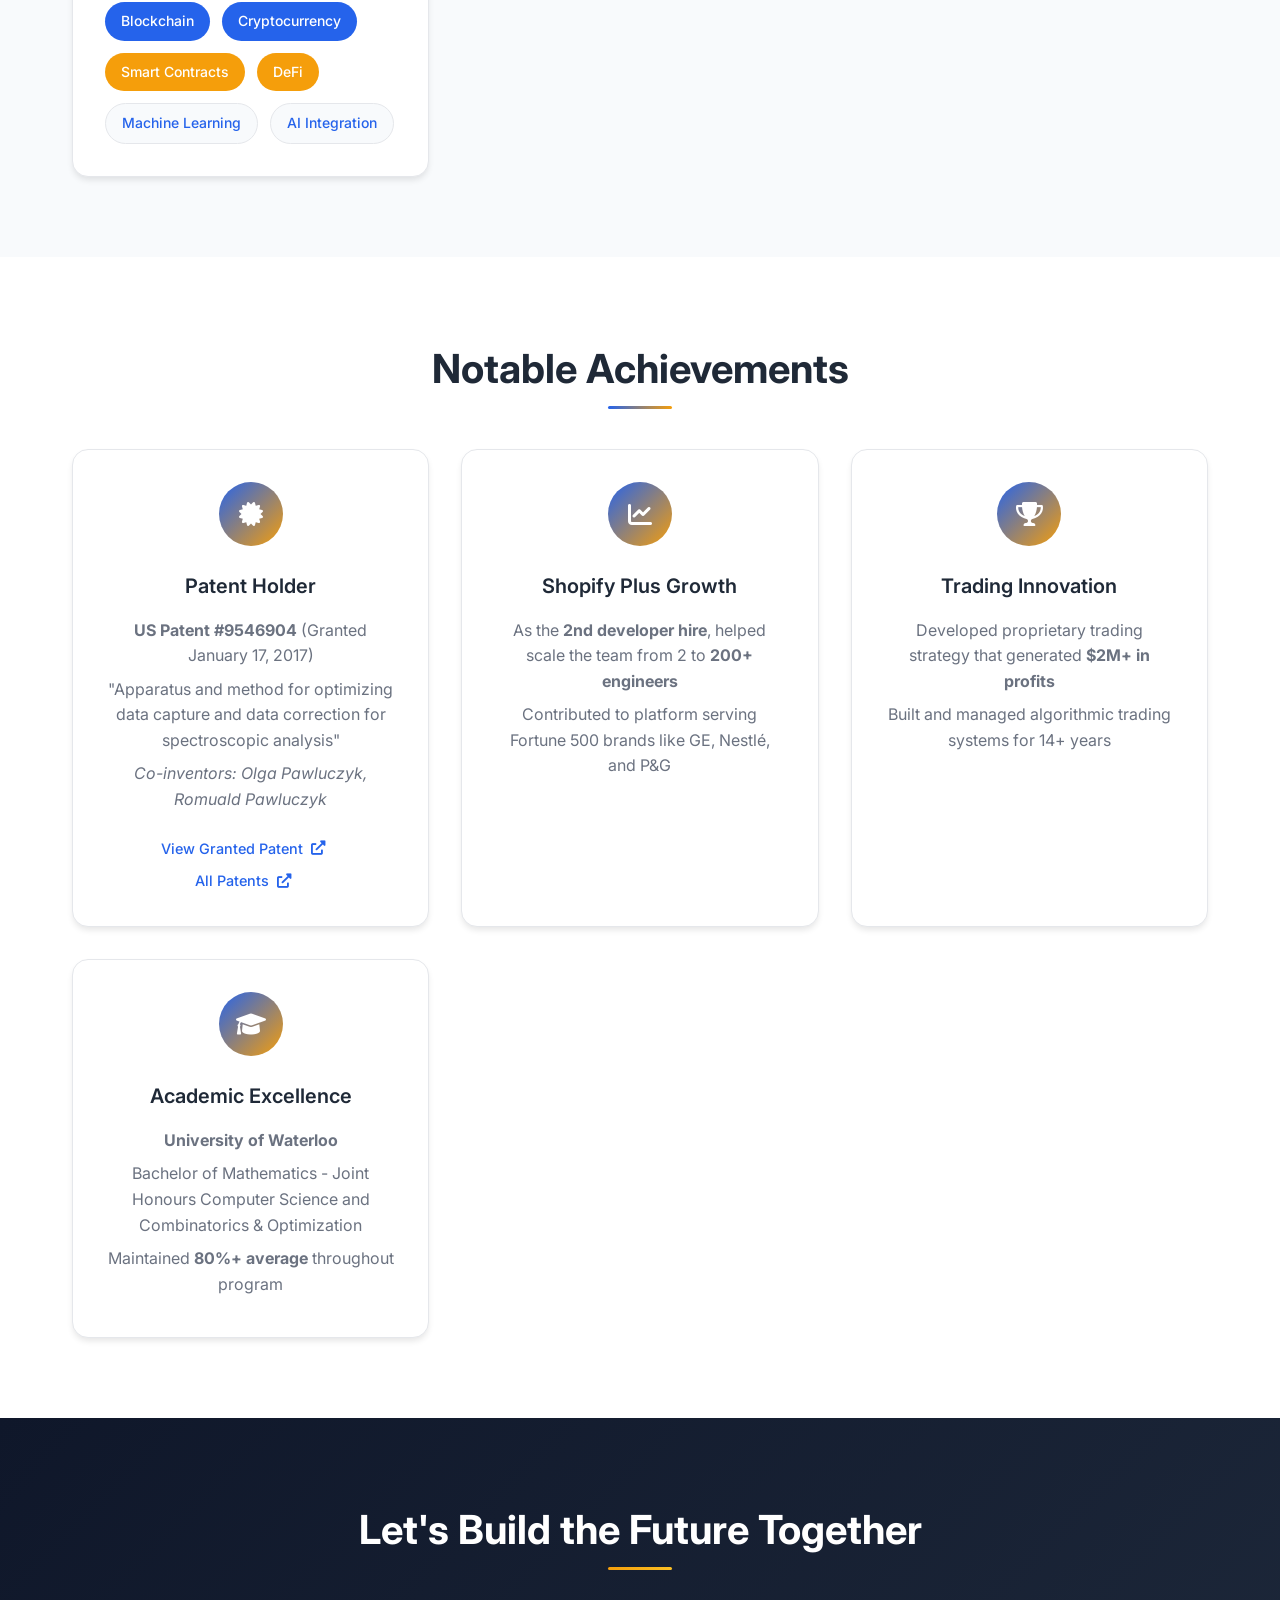
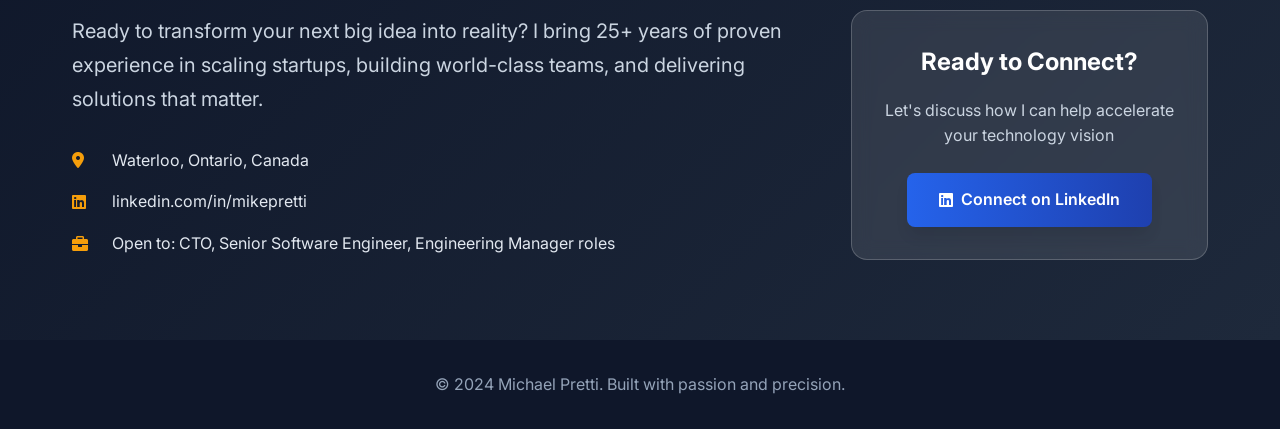
==== commit e0dc57de: "Fix tech stack formatting: standardize all experiences to use pill-style tech tags" ====
--- a/index.html
+++ b/index.html
@@ -206,13 +206,13 @@
                             </div>
                         </div>
                         <div class="tech-stack">
-                            <span class="tech-item">React</span>
-                            <span class="tech-item">TypeScript</span>
-                            <span class="tech-item">Supabase</span>
-                            <span class="tech-item">PostgreSQL</span>
-                            <span class="tech-item">Full Script API</span>
-                            <span class="tech-item">Practice Better</span>
-                            <span class="tech-item">Pocket Pills</span>
+                            <span class="tech">React</span>
+                            <span class="tech">TypeScript</span>
+                            <span class="tech">Supabase</span>
+                            <span class="tech">PostgreSQL</span>
+                            <span class="tech">Full Script API</span>
+                            <span class="tech">Practice Better</span>
+                            <span class="tech">Pocket Pills</span>
                         </div>
                     </div>
                 </div>
@@ -250,12 +250,12 @@
                             </div>
                         </div>
                         <div class="tech-stack">
-                            <span class="tech-item">Java</span>
-                            <span class="tech-item">C++</span>
-                            <span class="tech-item">Matlab</span>
-                            <span class="tech-item">jFreeChart</span>
-                            <span class="tech-item">PostgreSQL</span>
-                            <span class="tech-item">MariaDB</span>
+                            <span class="tech">Java</span>
+                            <span class="tech">C++</span>
+                            <span class="tech">Matlab</span>
+                            <span class="tech">jFreeChart</span>
+                            <span class="tech">PostgreSQL</span>
+                            <span class="tech">MariaDB</span>
                         </div>
                     </div>
                 </div>
@@ -293,13 +293,13 @@
                             </div>
                         </div>
                         <div class="tech-stack">
-                            <span class="tech-item">Java</span>
-                            <span class="tech-item">JavaScript</span>
-                            <span class="tech-item">JBoss Rules</span>
-                            <span class="tech-item">AJAX</span>
-                            <span class="tech-item">Java ME</span>
-                            <span class="tech-item">BlackBerry OS</span>
-                            <span class="tech-item">Hibernate</span>
+                            <span class="tech">Java</span>
+                            <span class="tech">JavaScript</span>
+                            <span class="tech">JBoss Rules</span>
+                            <span class="tech">AJAX</span>
+                            <span class="tech">Java ME</span>
+                            <span class="tech">BlackBerry OS</span>
+                            <span class="tech">Hibernate</span>
                         </div>
                     </div>
                 </div>
@@ -337,13 +337,13 @@
                             </div>
                         </div>
                         <div class="tech-stack">
-                            <span class="tech-item">WebLogic</span>
-                            <span class="tech-item">Java</span>
-                            <span class="tech-item">SOAP</span>
-                            <span class="tech-item">XML</span>
-                            <span class="tech-item">Lucene</span>
-                            <span class="tech-item">Oracle</span>
-                            <span class="tech-item">MySQL</span>
+                            <span class="tech">WebLogic</span>
+                            <span class="tech">Java</span>
+                            <span class="tech">SOAP</span>
+                            <span class="tech">XML</span>
+                            <span class="tech">Lucene</span>
+                            <span class="tech">Oracle</span>
+                            <span class="tech">MySQL</span>
                         </div>
                     </div>
                 </div>
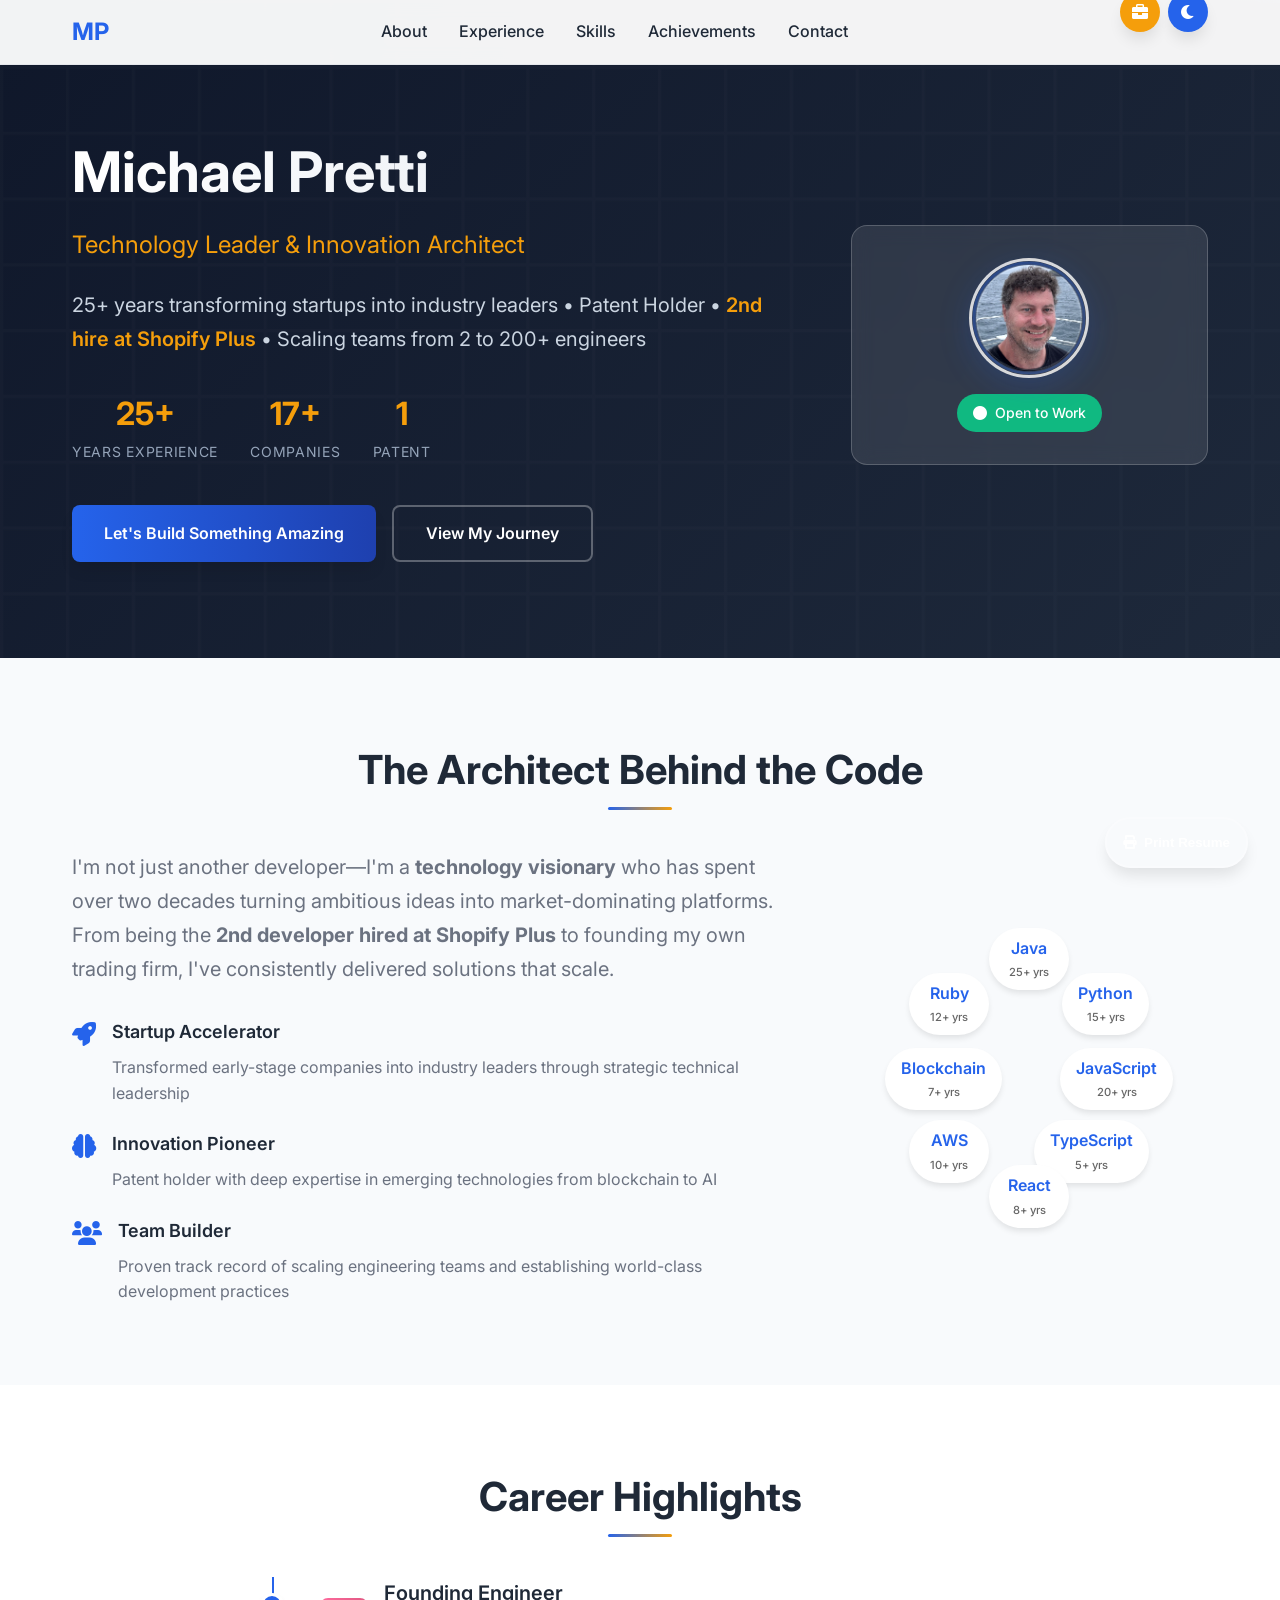
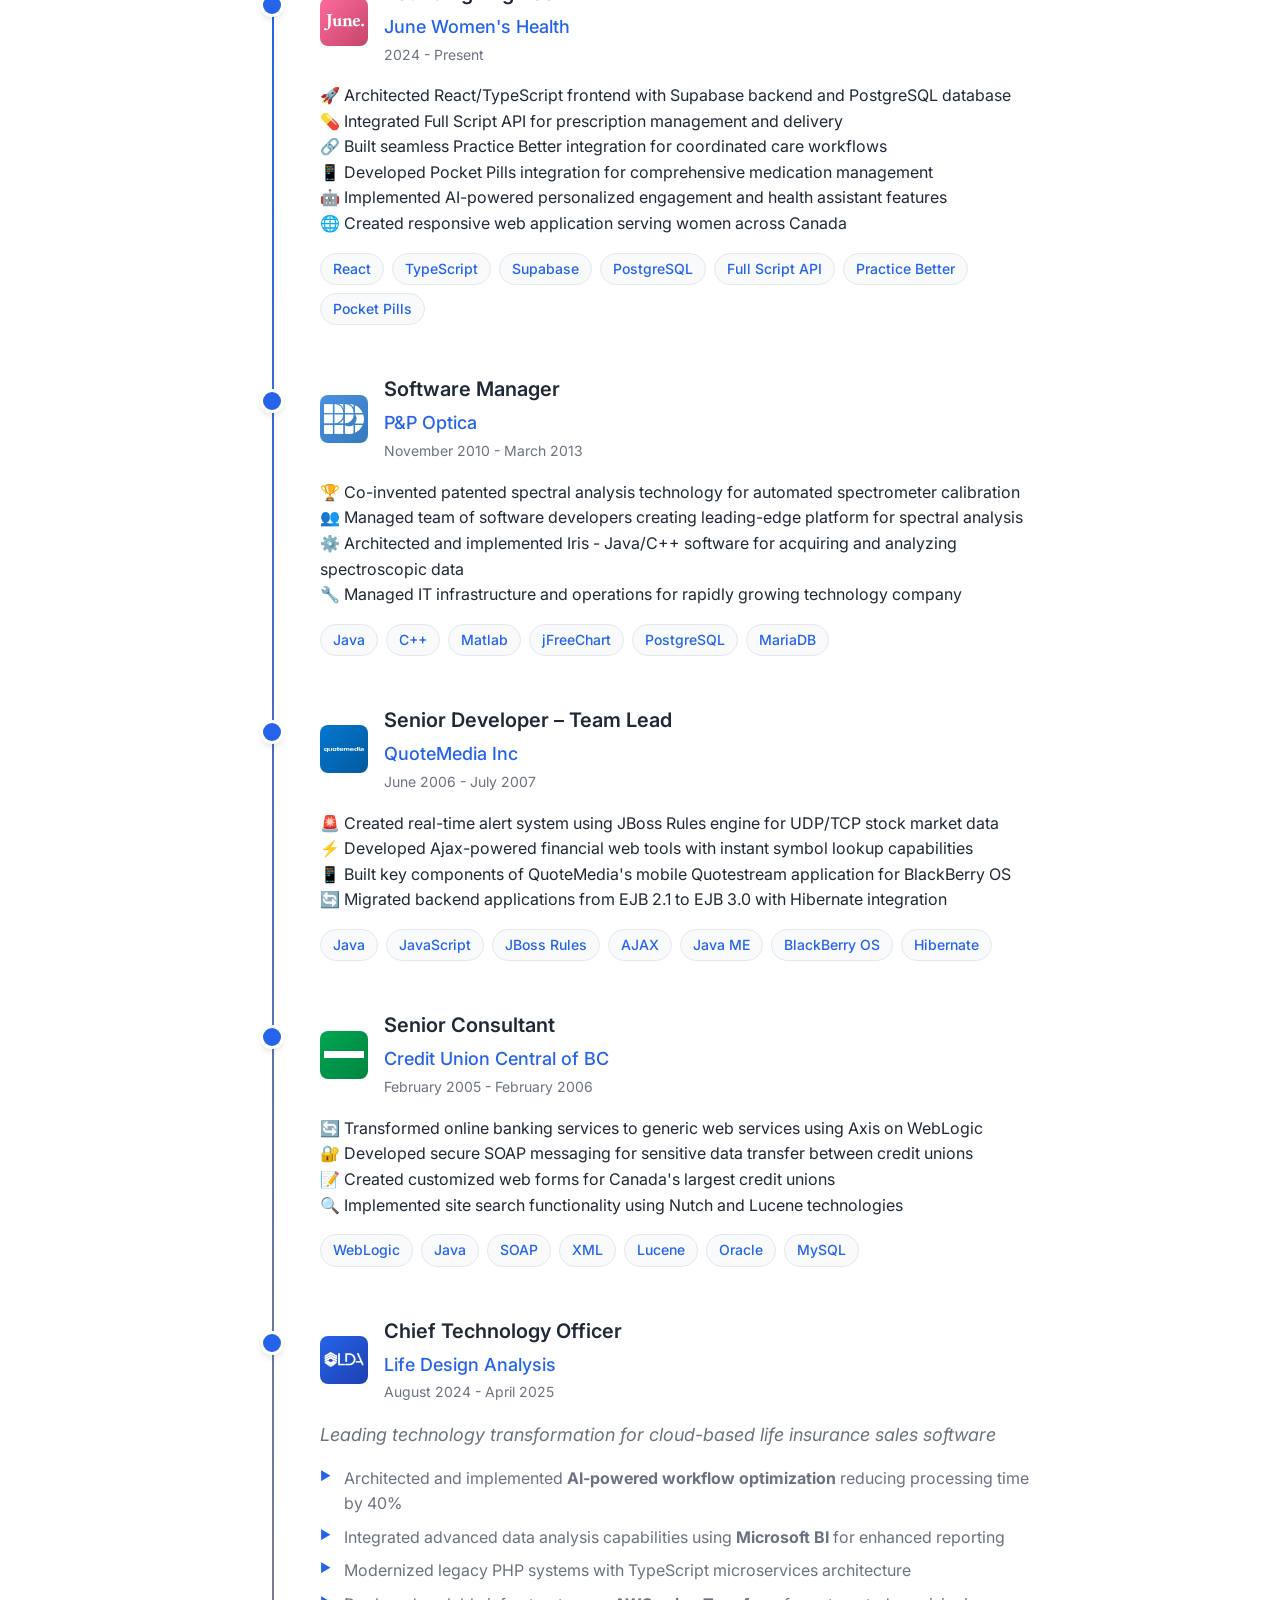
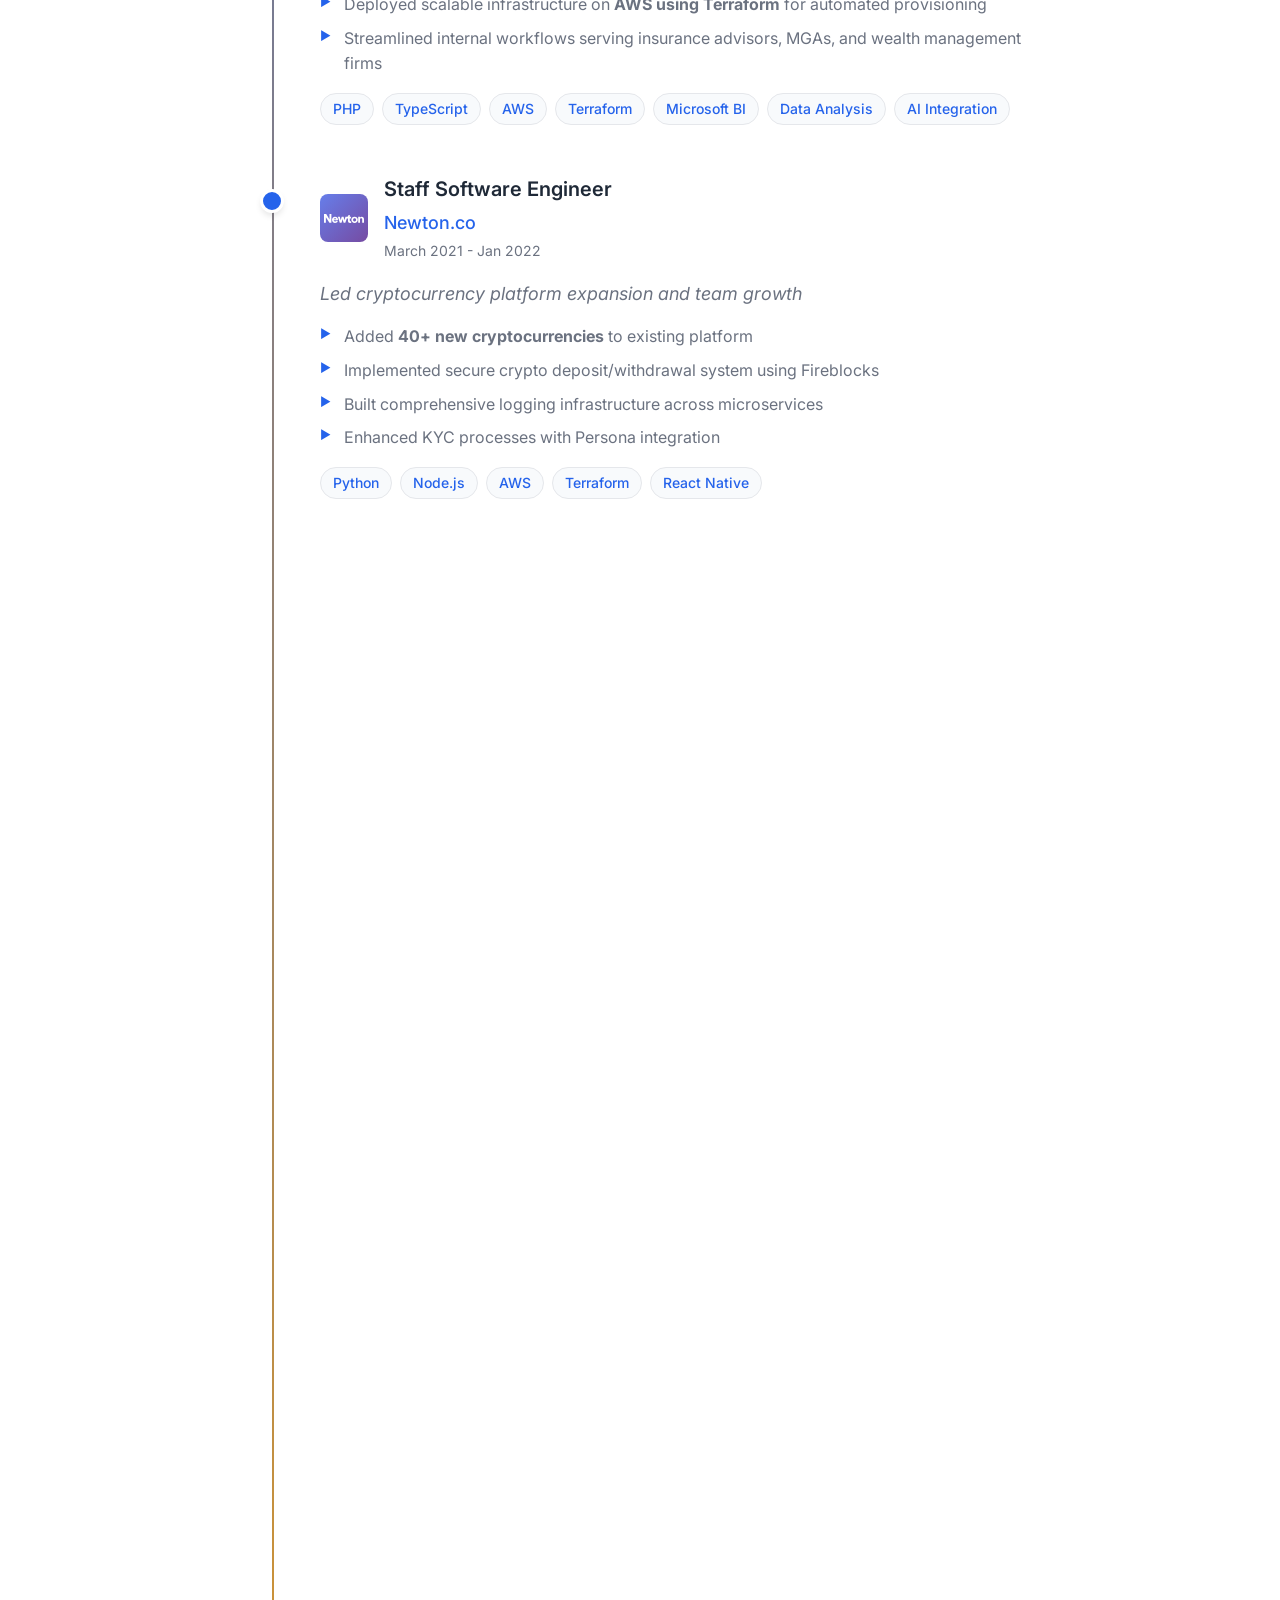
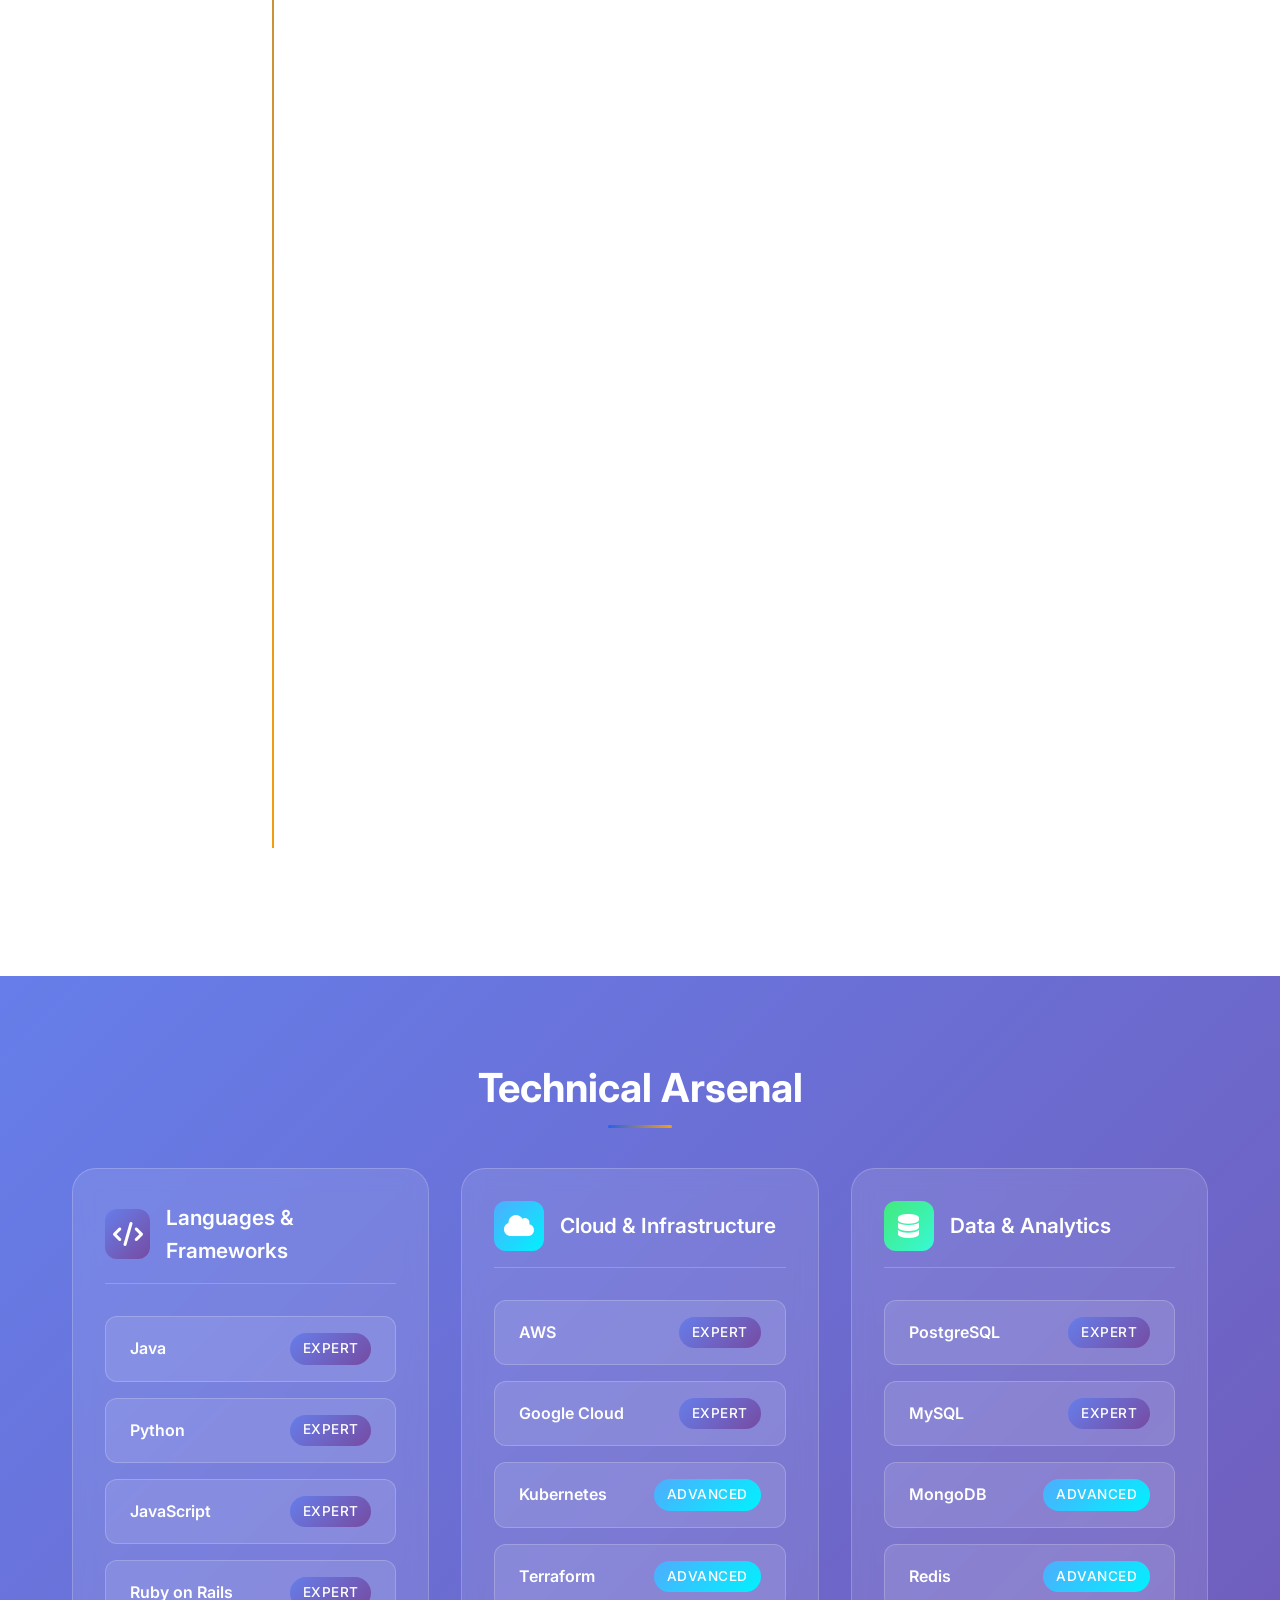
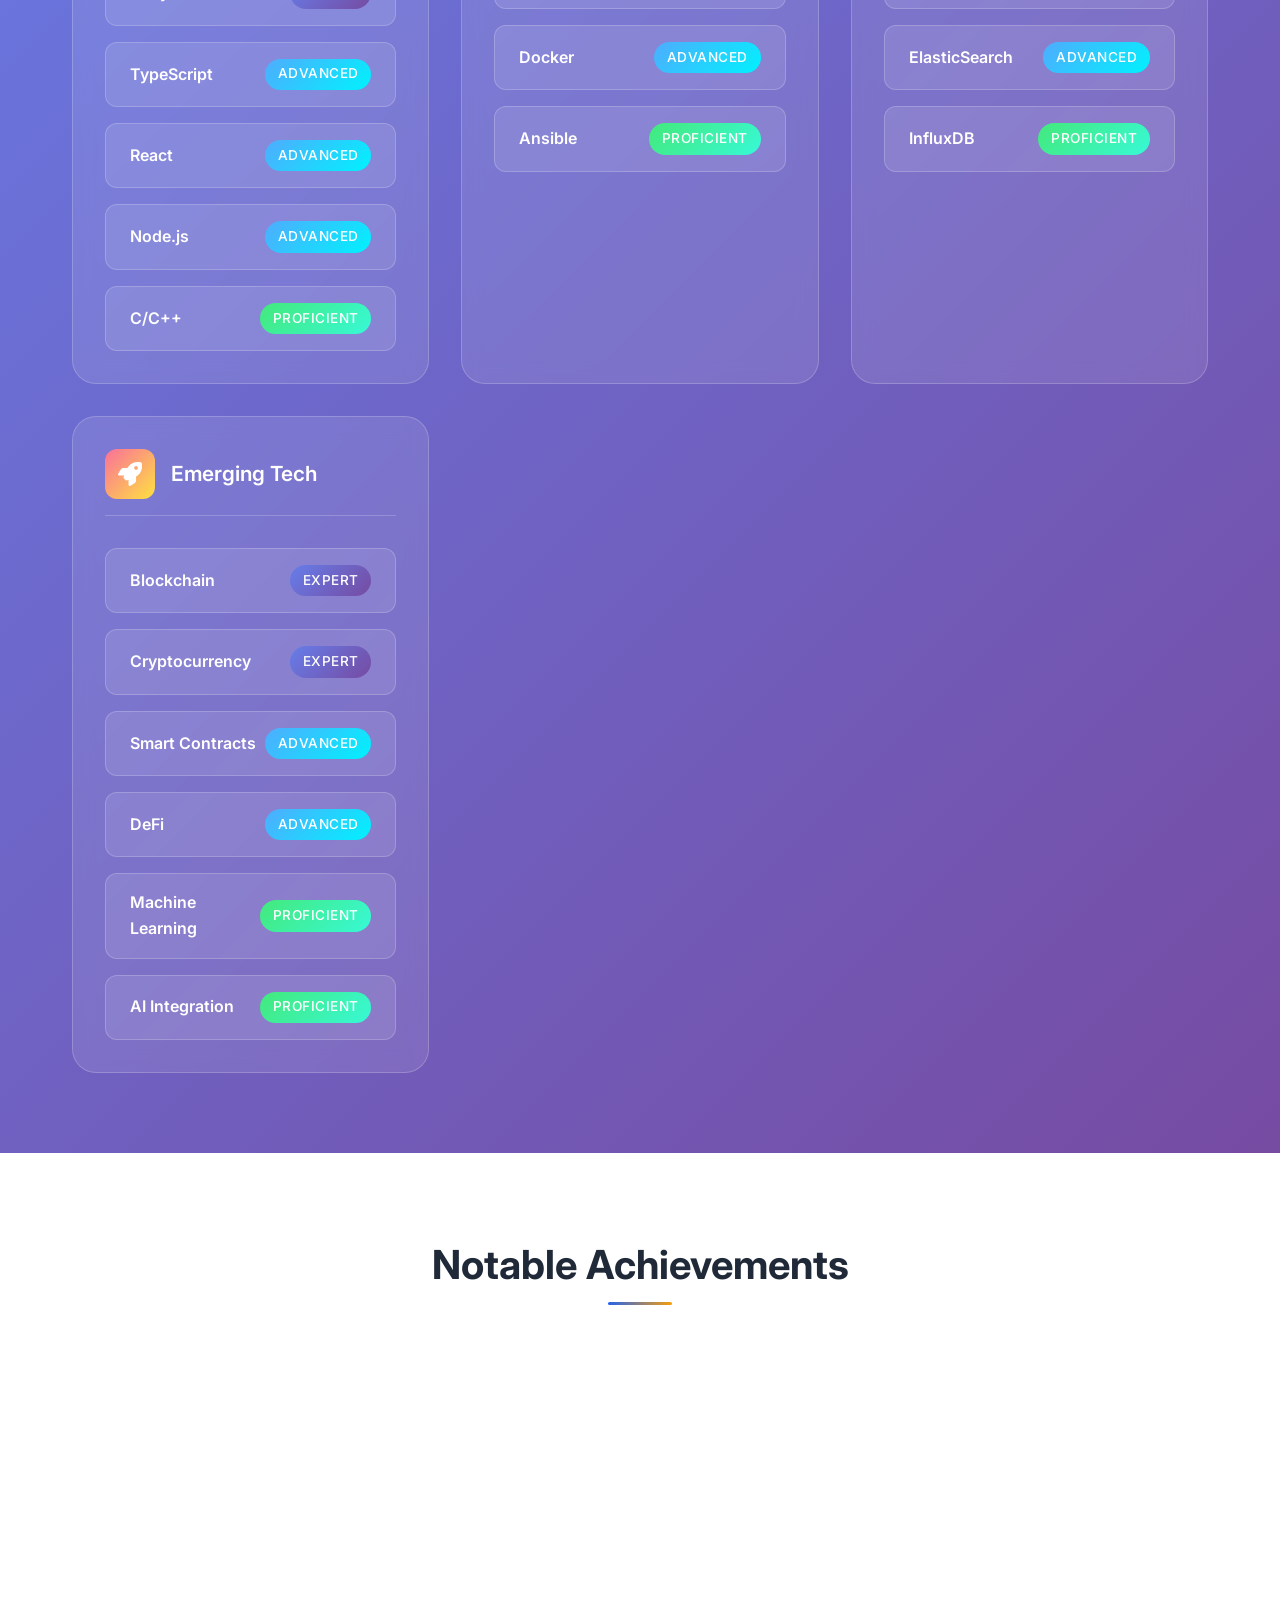
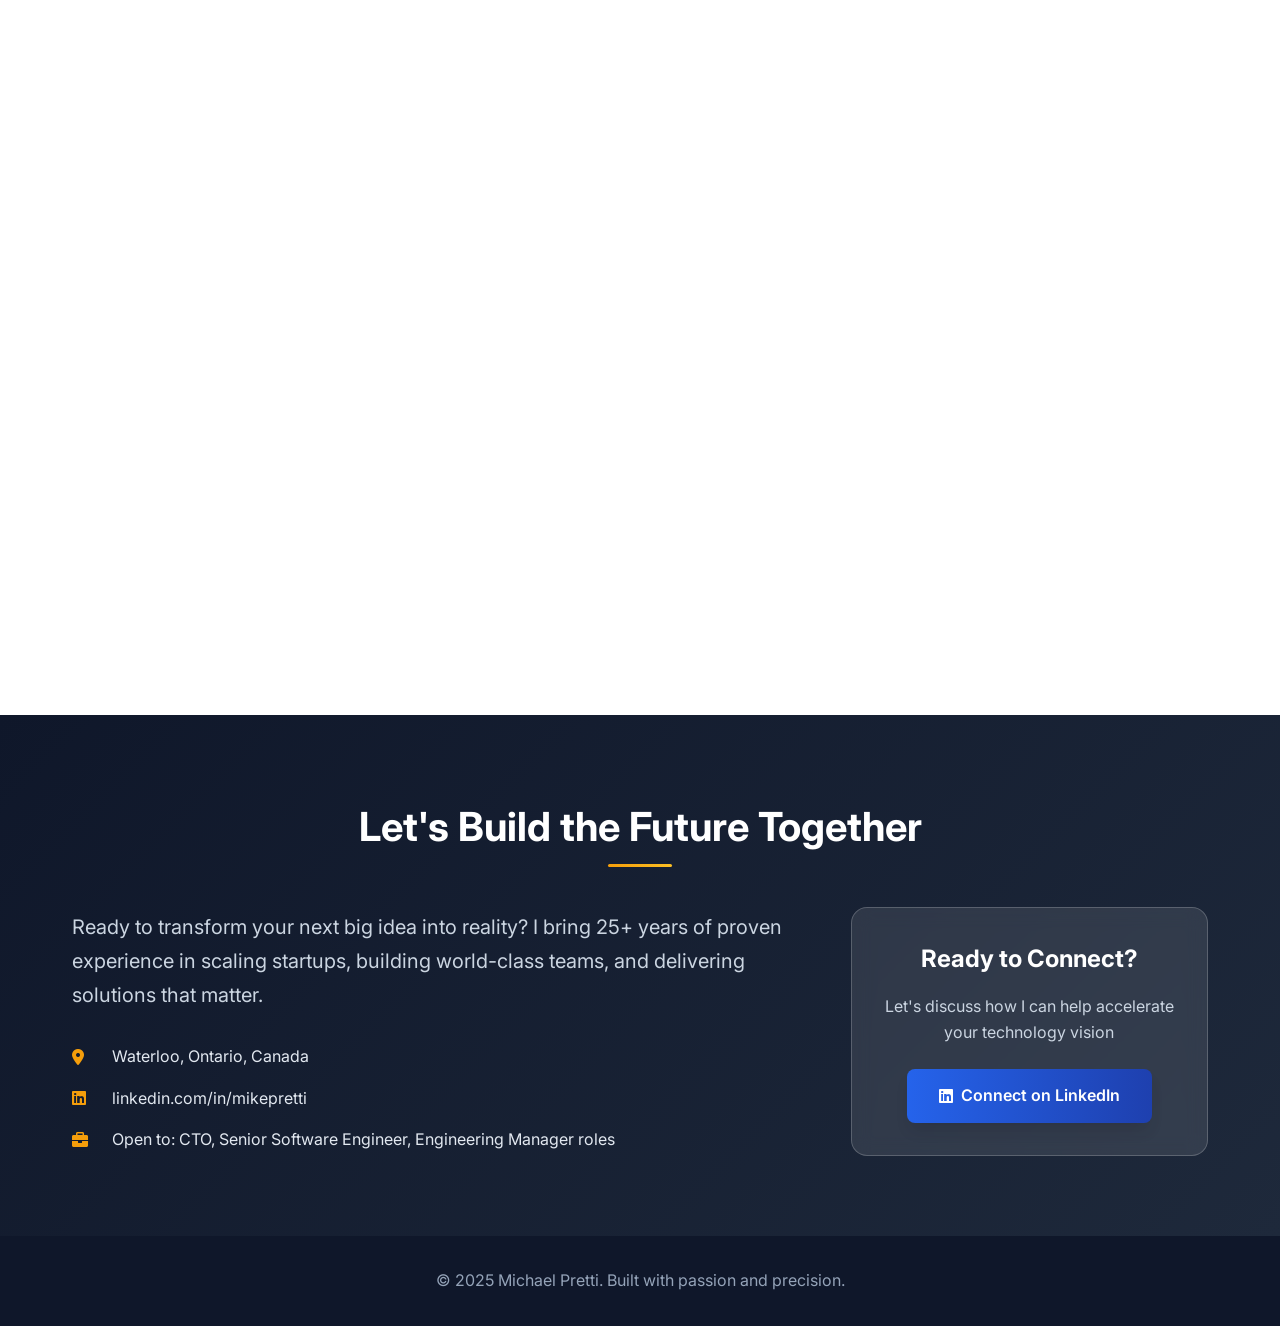
==== commit edef7740: "Fix tech skills overlap, update copyright to 2025, and redesign Technical Arsenal with modern gradie" ====
--- a/index.html
+++ b/index.html
@@ -563,53 +563,152 @@
     <section id="skills" class="section skills">
         <div class="container">
             <h2 class="section-title">Technical Arsenal</h2>
-            <div class="skills-grid">
-                <div class="skill-category">
-                    <h3><i class="fas fa-code"></i> Languages & Frameworks</h3>
-                    <div class="skill-items">
-                        <span class="skill-item expert">Java</span>
-                        <span class="skill-item expert">Python</span>
-                        <span class="skill-item expert">JavaScript</span>
-                        <span class="skill-item expert">Ruby on Rails</span>
-                        <span class="skill-item advanced">TypeScript</span>
-                        <span class="skill-item advanced">C/C++</span>
-                        <span class="skill-item advanced">React</span>
-                        <span class="skill-item advanced">Node.js</span>
-                        <span class="skill-item advanced">PHP</span>
-                        <span class="skill-item intermediate">Solidity</span>
-                    </div>
-                </div>
-                <div class="skill-category">
-                    <h3><i class="fas fa-cloud"></i> Cloud & Infrastructure</h3>
-                    <div class="skill-items">
-                        <span class="skill-item expert">AWS</span>
-                        <span class="skill-item expert">Google Cloud</span>
-                        <span class="skill-item advanced">Kubernetes</span>
-                        <span class="skill-item advanced">Terraform</span>
-                        <span class="skill-item advanced">Docker</span>
-                        <span class="skill-item intermediate">Ansible</span>
-                    </div>
-                </div>
-                <div class="skill-category">
-                    <h3><i class="fas fa-database"></i> Data & Analytics</h3>
-                    <div class="skill-items">
-                        <span class="skill-item expert">PostgreSQL</span>
-                        <span class="skill-item expert">MySQL</span>
-                        <span class="skill-item advanced">MongoDB</span>
-                        <span class="skill-item advanced">Redis</span>
-                        <span class="skill-item advanced">ElasticSearch</span>
-                        <span class="skill-item intermediate">InfluxDB</span>
-                    </div>
-                </div>
-                <div class="skill-category">
-                    <h3><i class="fas fa-rocket"></i> Emerging Tech</h3>
-                    <div class="skill-items">
-                        <span class="skill-item expert">Blockchain</span>
-                        <span class="skill-item expert">Cryptocurrency</span>
-                        <span class="skill-item advanced">Smart Contracts</span>
-                        <span class="skill-item advanced">DeFi</span>
-                        <span class="skill-item intermediate">Machine Learning</span>
-                        <span class="skill-item intermediate">AI Integration</span>
+            <div class="skills-grid-modern">
+                <div class="skill-category-modern languages">
+                    <div class="category-header">
+                        <div class="category-icon">
+                            <i class="fas fa-code"></i>
+                        </div>
+                        <h3>Languages & Frameworks</h3>
+                    </div>
+                    <div class="skill-items-modern">
+                        <div class="skill-item-modern expert">
+                            <span class="skill-name">Java</span>
+                            <span class="skill-level">Expert</span>
+                        </div>
+                        <div class="skill-item-modern expert">
+                            <span class="skill-name">Python</span>
+                            <span class="skill-level">Expert</span>
+                        </div>
+                        <div class="skill-item-modern expert">
+                            <span class="skill-name">JavaScript</span>
+                            <span class="skill-level">Expert</span>
+                        </div>
+                        <div class="skill-item-modern expert">
+                            <span class="skill-name">Ruby on Rails</span>
+                            <span class="skill-level">Expert</span>
+                        </div>
+                        <div class="skill-item-modern advanced">
+                            <span class="skill-name">TypeScript</span>
+                            <span class="skill-level">Advanced</span>
+                        </div>
+                        <div class="skill-item-modern advanced">
+                            <span class="skill-name">React</span>
+                            <span class="skill-level">Advanced</span>
+                        </div>
+                        <div class="skill-item-modern advanced">
+                            <span class="skill-name">Node.js</span>
+                            <span class="skill-level">Advanced</span>
+                        </div>
+                        <div class="skill-item-modern intermediate">
+                            <span class="skill-name">C/C++</span>
+                            <span class="skill-level">Proficient</span>
+                        </div>
+                    </div>
+                </div>
+                
+                <div class="skill-category-modern cloud">
+                    <div class="category-header">
+                        <div class="category-icon">
+                            <i class="fas fa-cloud"></i>
+                        </div>
+                        <h3>Cloud & Infrastructure</h3>
+                    </div>
+                    <div class="skill-items-modern">
+                        <div class="skill-item-modern expert">
+                            <span class="skill-name">AWS</span>
+                            <span class="skill-level">Expert</span>
+                        </div>
+                        <div class="skill-item-modern expert">
+                            <span class="skill-name">Google Cloud</span>
+                            <span class="skill-level">Expert</span>
+                        </div>
+                        <div class="skill-item-modern advanced">
+                            <span class="skill-name">Kubernetes</span>
+                            <span class="skill-level">Advanced</span>
+                        </div>
+                        <div class="skill-item-modern advanced">
+                            <span class="skill-name">Terraform</span>
+                            <span class="skill-level">Advanced</span>
+                        </div>
+                        <div class="skill-item-modern advanced">
+                            <span class="skill-name">Docker</span>
+                            <span class="skill-level">Advanced</span>
+                        </div>
+                        <div class="skill-item-modern intermediate">
+                            <span class="skill-name">Ansible</span>
+                            <span class="skill-level">Proficient</span>
+                        </div>
+                    </div>
+                </div>
+                
+                <div class="skill-category-modern data">
+                    <div class="category-header">
+                        <div class="category-icon">
+                            <i class="fas fa-database"></i>
+                        </div>
+                        <h3>Data & Analytics</h3>
+                    </div>
+                    <div class="skill-items-modern">
+                        <div class="skill-item-modern expert">
+                            <span class="skill-name">PostgreSQL</span>
+                            <span class="skill-level">Expert</span>
+                        </div>
+                        <div class="skill-item-modern expert">
+                            <span class="skill-name">MySQL</span>
+                            <span class="skill-level">Expert</span>
+                        </div>
+                        <div class="skill-item-modern advanced">
+                            <span class="skill-name">MongoDB</span>
+                            <span class="skill-level">Advanced</span>
+                        </div>
+                        <div class="skill-item-modern advanced">
+                            <span class="skill-name">Redis</span>
+                            <span class="skill-level">Advanced</span>
+                        </div>
+                        <div class="skill-item-modern advanced">
+                            <span class="skill-name">ElasticSearch</span>
+                            <span class="skill-level">Advanced</span>
+                        </div>
+                        <div class="skill-item-modern intermediate">
+                            <span class="skill-name">InfluxDB</span>
+                            <span class="skill-level">Proficient</span>
+                        </div>
+                    </div>
+                </div>
+                
+                <div class="skill-category-modern emerging">
+                    <div class="category-header">
+                        <div class="category-icon">
+                            <i class="fas fa-rocket"></i>
+                        </div>
+                        <h3>Emerging Tech</h3>
+                    </div>
+                    <div class="skill-items-modern">
+                        <div class="skill-item-modern expert">
+                            <span class="skill-name">Blockchain</span>
+                            <span class="skill-level">Expert</span>
+                        </div>
+                        <div class="skill-item-modern expert">
+                            <span class="skill-name">Cryptocurrency</span>
+                            <span class="skill-level">Expert</span>
+                        </div>
+                        <div class="skill-item-modern advanced">
+                            <span class="skill-name">Smart Contracts</span>
+                            <span class="skill-level">Advanced</span>
+                        </div>
+                        <div class="skill-item-modern advanced">
+                            <span class="skill-name">DeFi</span>
+                            <span class="skill-level">Advanced</span>
+                        </div>
+                        <div class="skill-item-modern intermediate">
+                            <span class="skill-name">Machine Learning</span>
+                            <span class="skill-level">Proficient</span>
+                        </div>
+                        <div class="skill-item-modern intermediate">
+                            <span class="skill-name">AI Integration</span>
+                            <span class="skill-level">Proficient</span>
+                        </div>
                     </div>
                 </div>
             </div>
@@ -705,7 +804,7 @@
     <!-- Footer -->
     <footer class="footer">
         <div class="container">
-            <p>&copy; 2024 Michael Pretti. Built with passion and precision.</p>
+            <p>&copy; 2025 Michael Pretti. Built with passion and precision.</p>
         </div>
     </footer>
 
--- a/styles.css
+++ b/styles.css
@@ -482,13 +482,13 @@
 }
 
 .tech-item:nth-child(1) { top: 0%; left: 50%; transform: translateX(-50%); animation-delay: 0s; }
-.tech-item:nth-child(2) { top: 20%; right: 5%; animation-delay: 1s; }
-.tech-item:nth-child(3) { top: 55%; right: 0%; animation-delay: 2s; }
-.tech-item:nth-child(4) { bottom: 20%; right: 5%; animation-delay: 3s; }
+.tech-item:nth-child(2) { top: 15%; right: 10%; animation-delay: 1s; }
+.tech-item:nth-child(3) { top: 40%; right: 2%; animation-delay: 2s; }
+.tech-item:nth-child(4) { bottom: 15%; right: 10%; animation-delay: 3s; }
 .tech-item:nth-child(5) { bottom: 0%; left: 50%; transform: translateX(-50%); animation-delay: 4s; }
-.tech-item:nth-child(6) { bottom: 20%; left: 5%; animation-delay: 5s; }
-.tech-item:nth-child(7) { top: 55%; left: 0%; animation-delay: 6s; }
-.tech-item:nth-child(8) { top: 20%; left: 5%; animation-delay: 7s; }
+.tech-item:nth-child(6) { bottom: 15%; left: 10%; animation-delay: 5s; }
+.tech-item:nth-child(7) { top: 40%; left: 2%; animation-delay: 6s; }
+.tech-item:nth-child(8) { top: 15%; left: 10%; animation-delay: 7s; }
 
 @keyframes float {
     0%, 100% { transform: translateY(0px); }
@@ -735,7 +735,12 @@
 
 /* Skills Section */
 .skills {
-    background: var(--bg-secondary);
+    background: linear-gradient(135deg, #667eea 0%, #764ba2 100%);
+    color: white;
+}
+
+.skills .section-title {
+    color: white;
 }
 
 .skills-grid {
@@ -800,6 +805,125 @@
 .skill-item:hover {
     transform: translateY(-2px);
     box-shadow: var(--shadow-md);
+}
+
+/* Modern Skills Section */
+.skills-grid-modern {
+    display: grid;
+    grid-template-columns: repeat(auto-fit, minmax(320px, 1fr));
+    gap: 2rem;
+    margin-top: 3rem;
+}
+
+.skill-category-modern {
+    background: rgba(255, 255, 255, 0.1);
+    backdrop-filter: blur(10px);
+    border: 1px solid rgba(255, 255, 255, 0.2);
+    padding: 2rem;
+    border-radius: 1.5rem;
+    transition: all 0.3s ease;
+}
+
+.skill-category-modern:hover {
+    transform: translateY(-5px);
+    background: rgba(255, 255, 255, 0.15);
+    box-shadow: 0 20px 40px rgba(0, 0, 0, 0.1);
+}
+
+.category-header {
+    display: flex;
+    align-items: center;
+    gap: 1rem;
+    margin-bottom: 2rem;
+    padding-bottom: 1rem;
+    border-bottom: 1px solid rgba(255, 255, 255, 0.2);
+}
+
+.category-icon {
+    width: 50px;
+    height: 50px;
+    border-radius: 12px;
+    display: flex;
+    align-items: center;
+    justify-content: center;
+    font-size: 1.5rem;
+    background: rgba(255, 255, 255, 0.2);
+    color: white;
+}
+
+.skill-category-modern.languages .category-icon {
+    background: linear-gradient(135deg, #667eea, #764ba2);
+}
+
+.skill-category-modern.cloud .category-icon {
+    background: linear-gradient(135deg, #4facfe, #00f2fe);
+}
+
+.skill-category-modern.data .category-icon {
+    background: linear-gradient(135deg, #43e97b, #38f9d7);
+}
+
+.skill-category-modern.emerging .category-icon {
+    background: linear-gradient(135deg, #fa709a, #fee140);
+}
+
+.category-header h3 {
+    color: white;
+    margin: 0;
+    font-size: 1.3rem;
+    font-weight: 600;
+}
+
+.skill-items-modern {
+    display: flex;
+    flex-direction: column;
+    gap: 1rem;
+}
+
+.skill-item-modern {
+    display: flex;
+    justify-content: space-between;
+    align-items: center;
+    padding: 1rem 1.5rem;
+    background: rgba(255, 255, 255, 0.1);
+    border: 1px solid rgba(255, 255, 255, 0.2);
+    border-radius: 12px;
+    transition: all 0.3s ease;
+}
+
+.skill-item-modern:hover {
+    background: rgba(255, 255, 255, 0.2);
+    transform: translateX(5px);
+}
+
+.skill-name {
+    font-weight: 600;
+    color: white;
+    font-size: 1rem;
+}
+
+.skill-level {
+    font-size: 0.85rem;
+    padding: 0.3rem 0.8rem;
+    border-radius: 20px;
+    font-weight: 500;
+    text-transform: uppercase;
+    letter-spacing: 0.5px;
+}
+
+.skill-item-modern.expert .skill-level {
+    background: linear-gradient(135deg, #667eea, #764ba2);
+    color: white;
+}
+
+.skill-item-modern.advanced .skill-level {
+    background: linear-gradient(135deg, #4facfe, #00f2fe);
+    color: white;
+}
+
+.skill-item-modern.intermediate .skill-level {
+    background: linear-gradient(135deg, #43e97b, #38f9d7);
+    color: white;
 }
 
 /* Achievements Section */
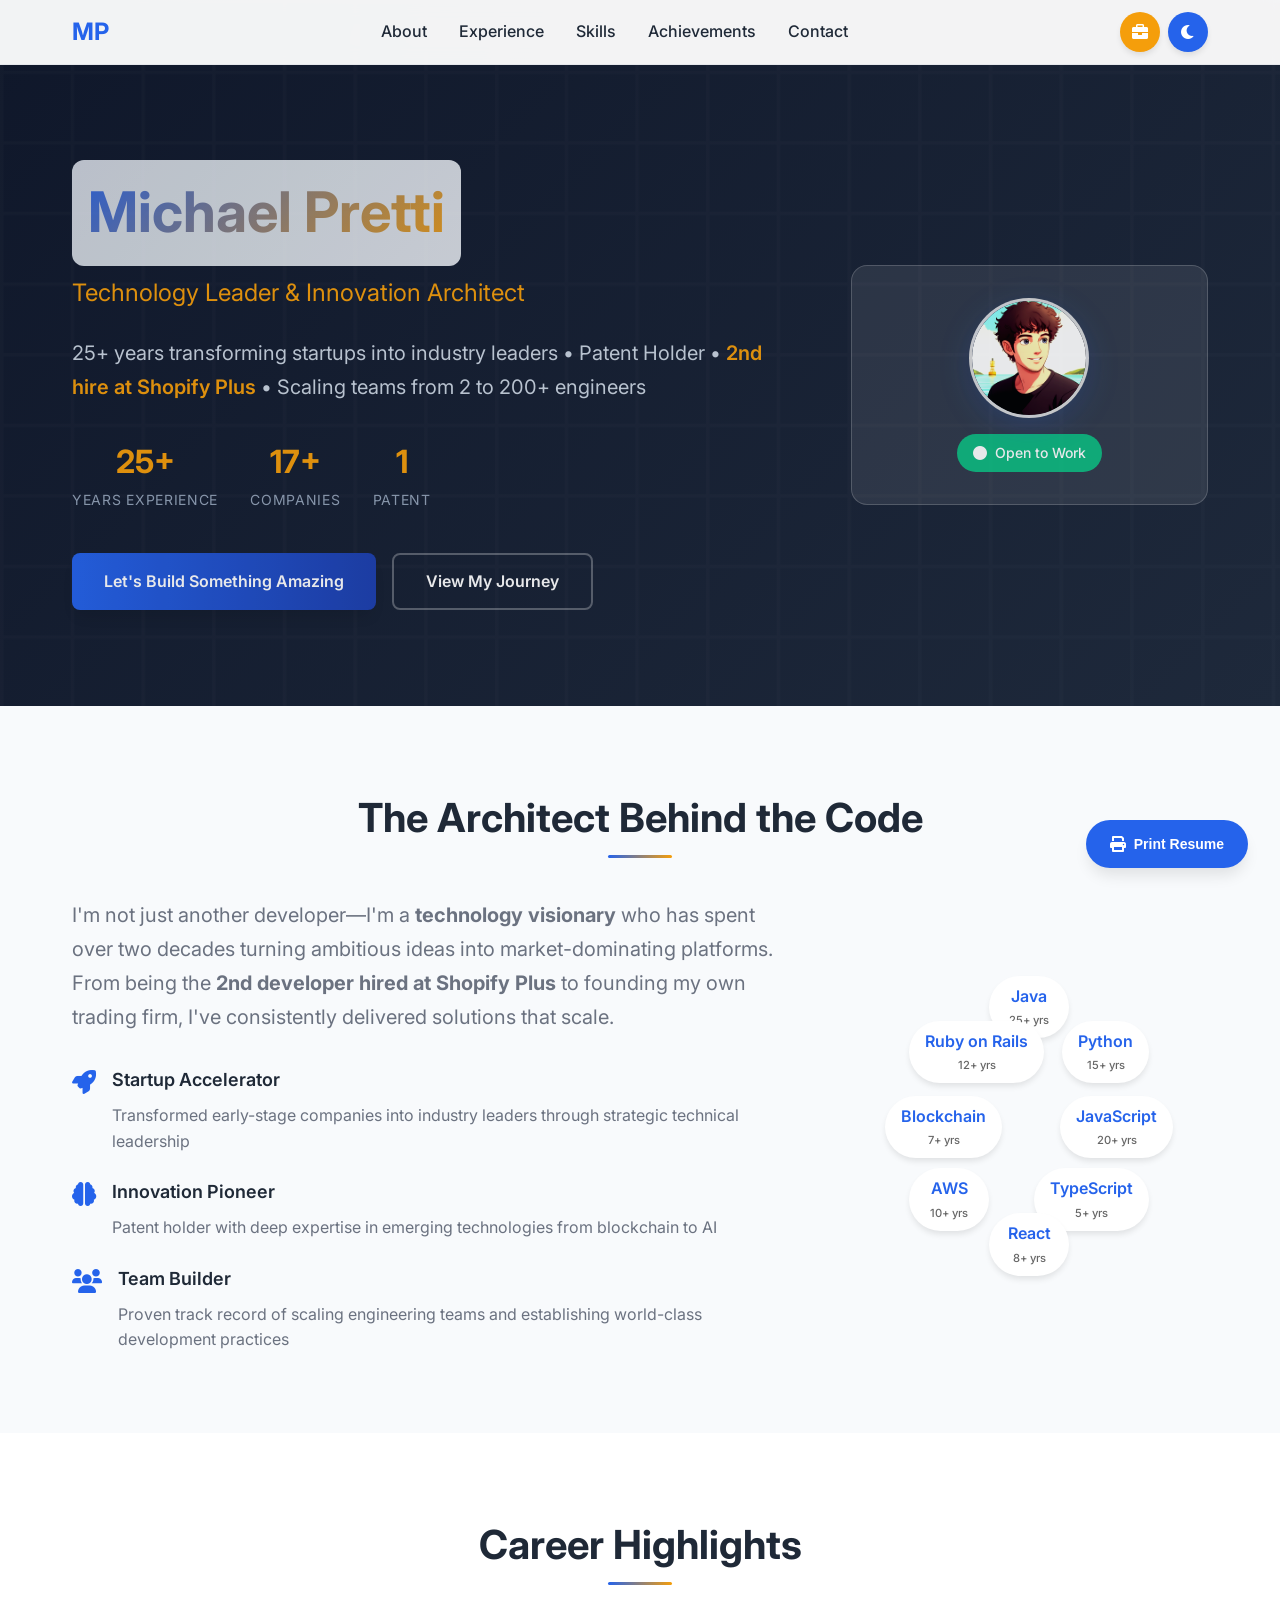
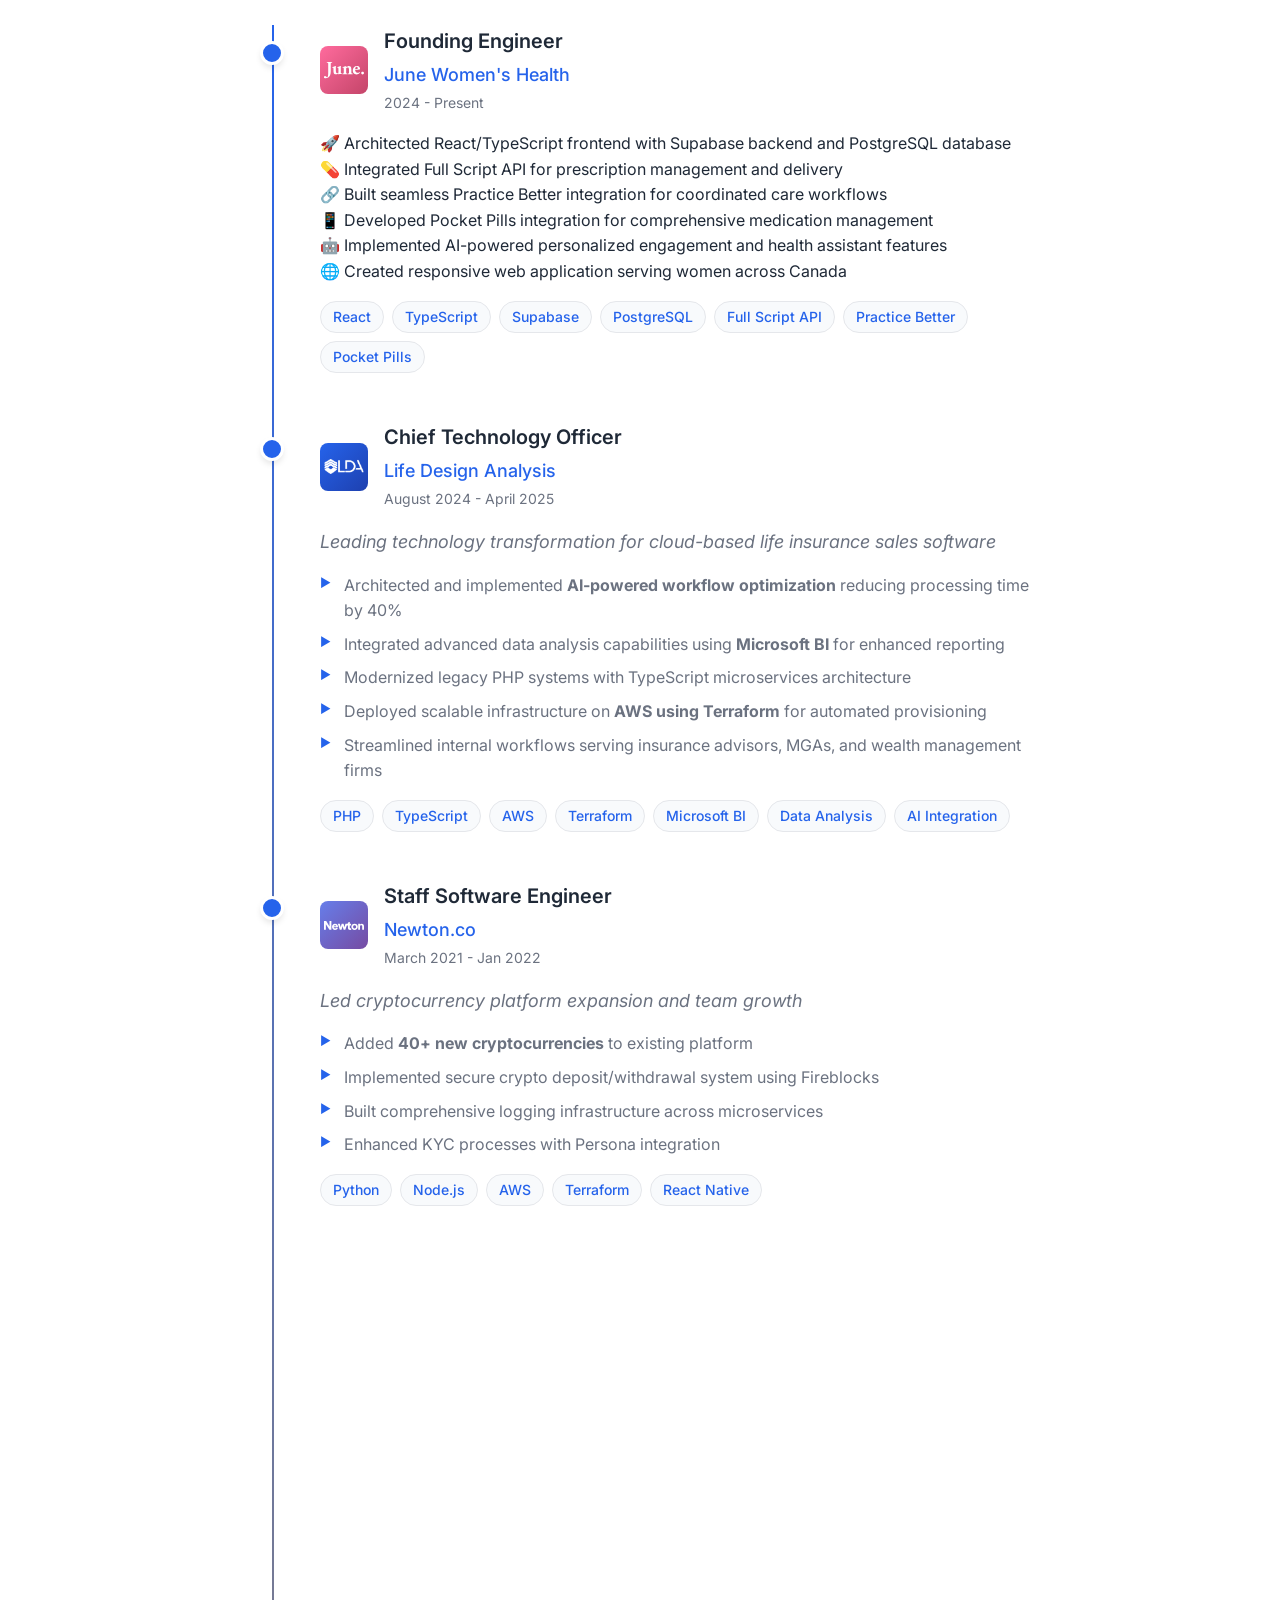
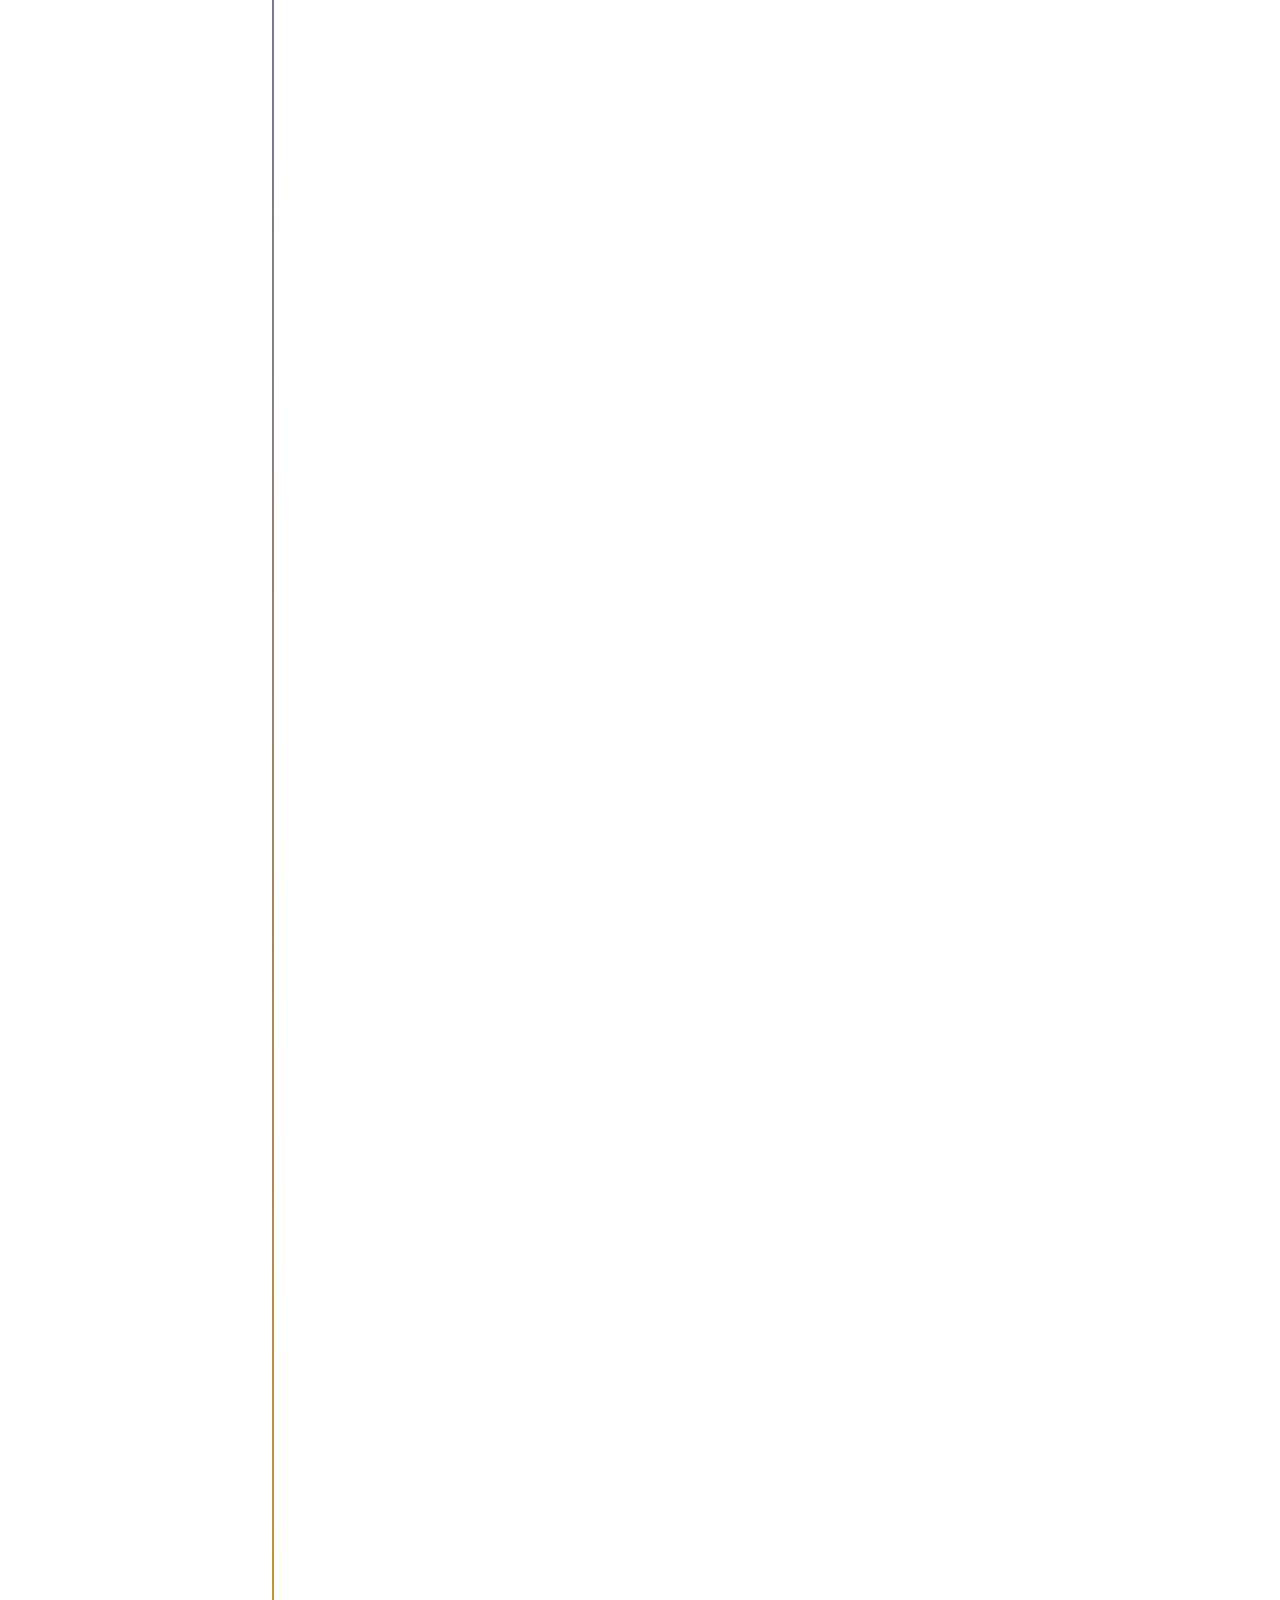
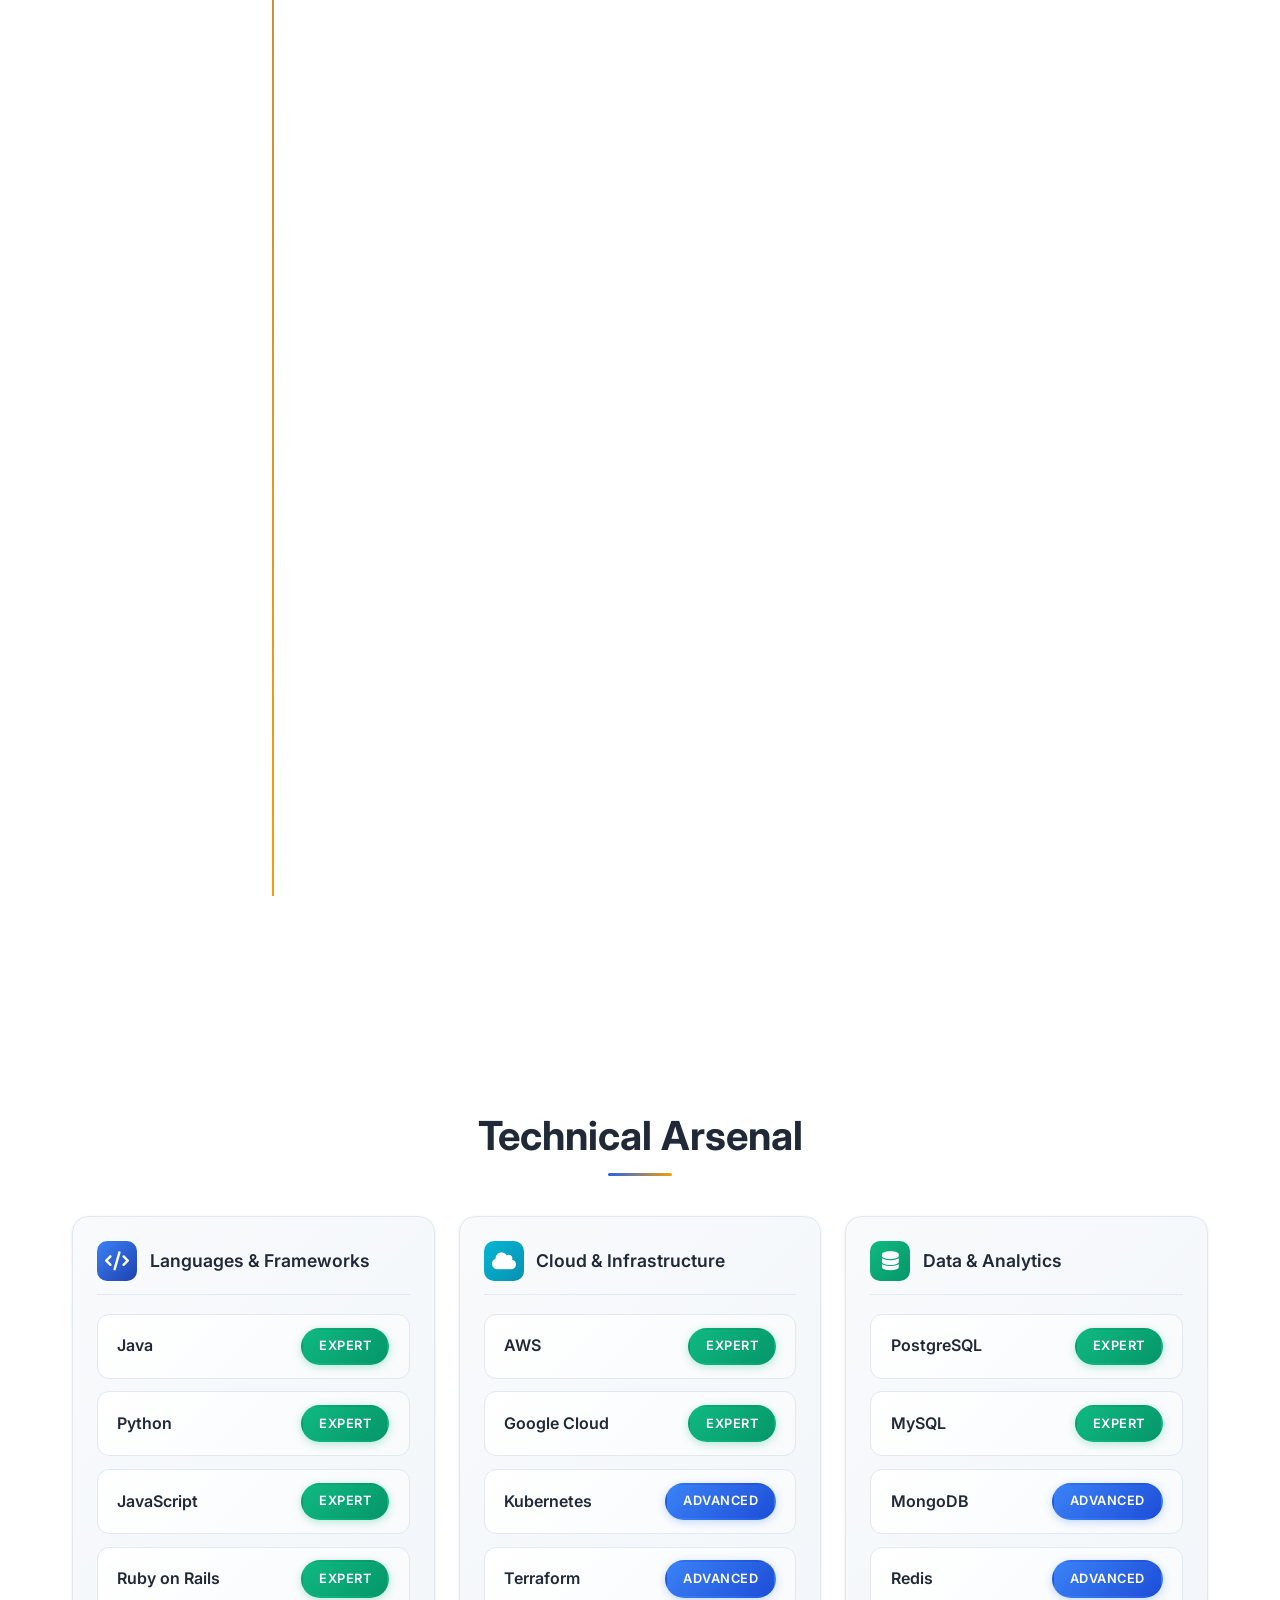
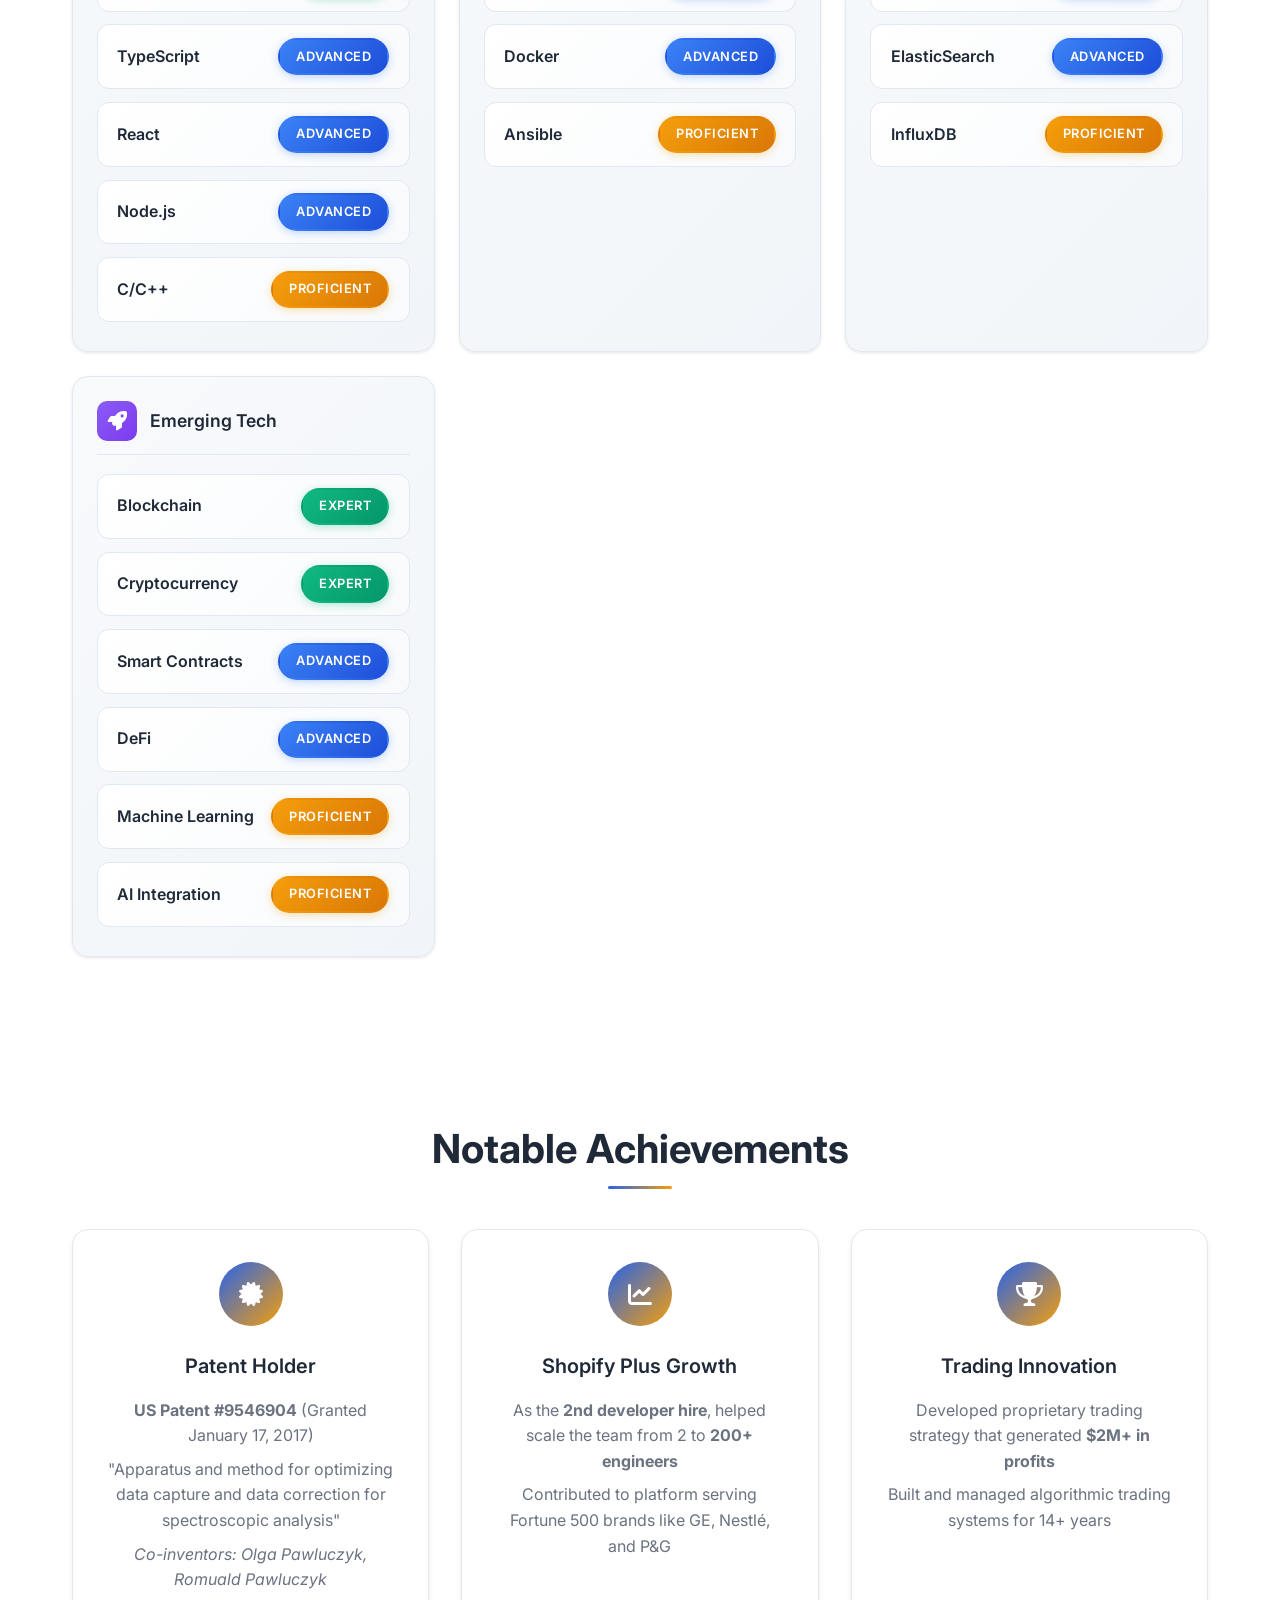
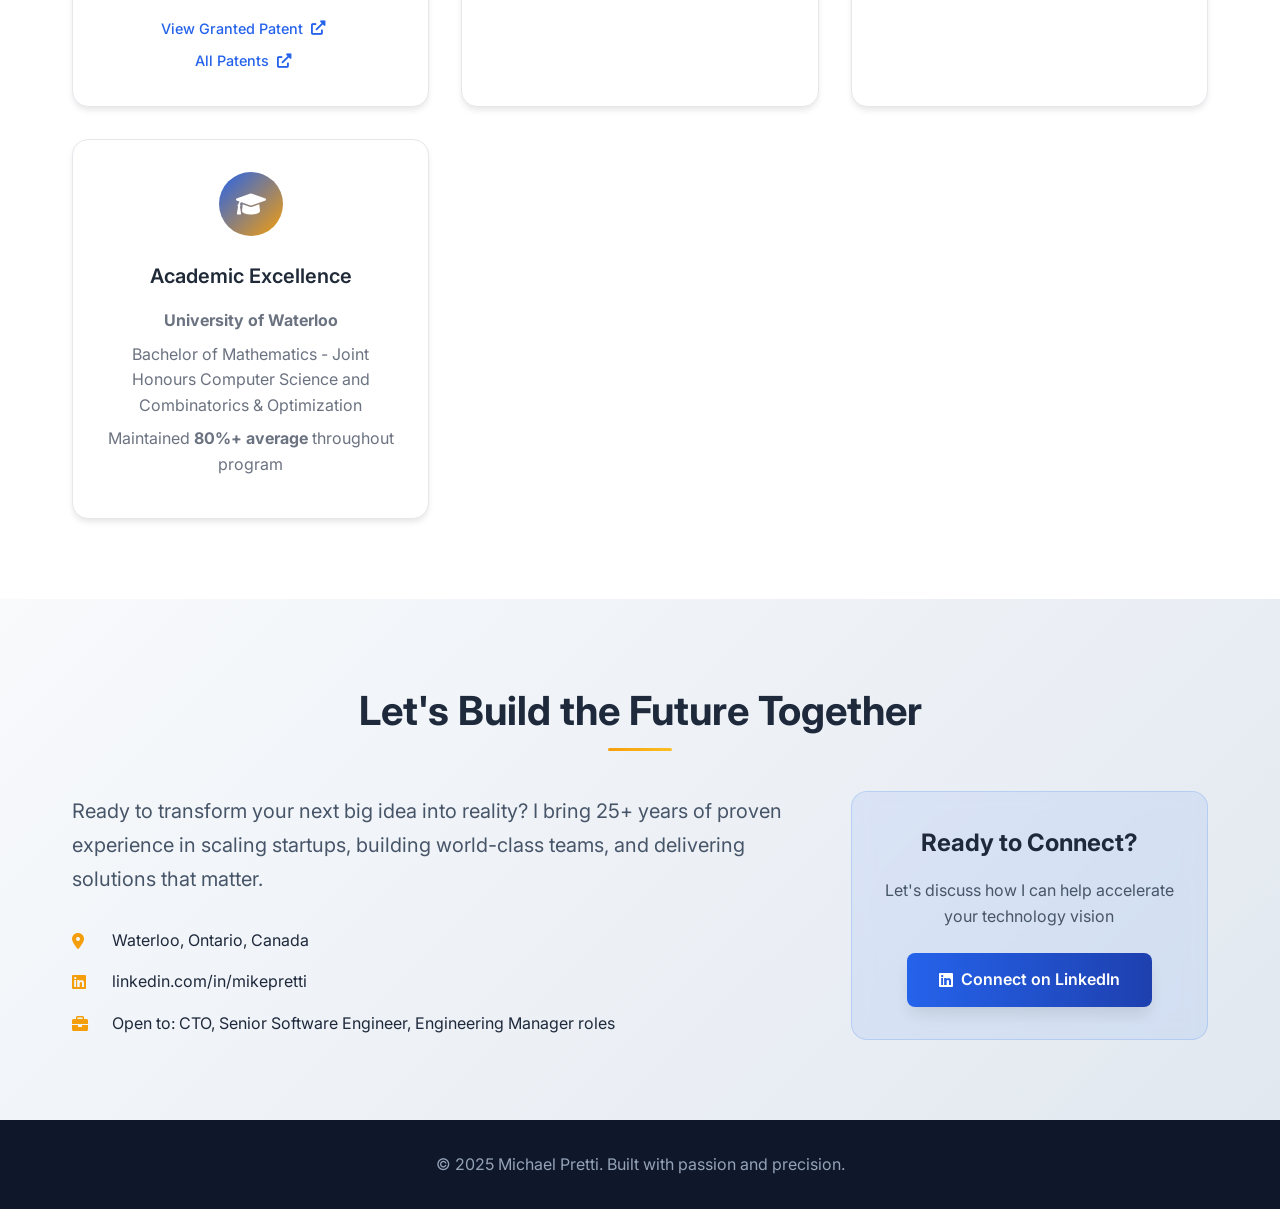
==== commit 1924bb7f: "🎨 Improve light mode visibility and styling - Fix contact section text visibility in light mode with" ====
--- a/index.html
+++ b/index.html
@@ -152,7 +152,7 @@
                         <div class="tech-item">React<span class="years">8+ yrs</span></div>
                         <div class="tech-item">AWS<span class="years">10+ yrs</span></div>
                         <div class="tech-item">Blockchain<span class="years">7+ yrs</span></div>
-                        <div class="tech-item">Ruby<span class="years">12+ yrs</span></div>
+                        <div class="tech-item">Ruby on Rails<span class="years">12+ yrs</span></div>
                     </div>
                 </div>
             </div>
@@ -217,137 +217,6 @@
                     </div>
                 </div>
                 
-                <!-- P&P Optica -->
-                <div class="timeline-item">
-                    <div class="timeline-marker"></div>
-                    <div class="timeline-content">
-                        <div class="company-header">
-                            <div class="company-logo ppo">
-                                <img src="ppo-logo.svg" alt="P&P Optica Logo">
-                            </div>
-                            <div class="company-info">
-                                <h3>Software Manager</h3>
-                                <h4>P&P Optica</h4>
-                                <span class="duration">November 2010 - March 2013</span>
-                            </div>
-                        </div>
-                        <div class="achievements">
-                            <div class="achievement-item">
-                                <span class="icon">🏆</span>
-                                <span>Co-invented patented spectral analysis technology for automated spectrometer calibration</span>
-                            </div>
-                            <div class="achievement-item">
-                                <span class="icon">👥</span>
-                                <span>Managed team of software developers creating leading-edge platform for spectral analysis</span>
-                            </div>
-                            <div class="achievement-item">
-                                <span class="icon">⚙️</span>
-                                <span>Architected and implemented Iris - Java/C++ software for acquiring and analyzing spectroscopic data</span>
-                            </div>
-                            <div class="achievement-item">
-                                <span class="icon">🔧</span>
-                                <span>Managed IT infrastructure and operations for rapidly growing technology company</span>
-                            </div>
-                        </div>
-                        <div class="tech-stack">
-                            <span class="tech">Java</span>
-                            <span class="tech">C++</span>
-                            <span class="tech">Matlab</span>
-                            <span class="tech">jFreeChart</span>
-                            <span class="tech">PostgreSQL</span>
-                            <span class="tech">MariaDB</span>
-                        </div>
-                    </div>
-                </div>
-
-                <!-- QuoteMedia Inc -->
-                <div class="timeline-item">
-                    <div class="timeline-marker"></div>
-                    <div class="timeline-content">
-                        <div class="company-header">
-                            <div class="company-logo quotemedia">
-                                <img src="quotemedia-logo.svg" alt="QuoteMedia Logo">
-                            </div>
-                            <div class="company-info">
-                                <h3>Senior Developer – Team Lead</h3>
-                                <h4>QuoteMedia Inc</h4>
-                                <span class="duration">June 2006 - July 2007</span>
-                            </div>
-                        </div>
-                        <div class="achievements">
-                            <div class="achievement-item">
-                                <span class="icon">🚨</span>
-                                <span>Created real-time alert system using JBoss Rules engine for UDP/TCP stock market data</span>
-                            </div>
-                            <div class="achievement-item">
-                                <span class="icon">⚡</span>
-                                <span>Developed Ajax-powered financial web tools with instant symbol lookup capabilities</span>
-                            </div>
-                            <div class="achievement-item">
-                                <span class="icon">📱</span>
-                                <span>Built key components of QuoteMedia's mobile Quotestream application for BlackBerry OS</span>
-                            </div>
-                            <div class="achievement-item">
-                                <span class="icon">🔄</span>
-                                <span>Migrated backend applications from EJB 2.1 to EJB 3.0 with Hibernate integration</span>
-                            </div>
-                        </div>
-                        <div class="tech-stack">
-                            <span class="tech">Java</span>
-                            <span class="tech">JavaScript</span>
-                            <span class="tech">JBoss Rules</span>
-                            <span class="tech">AJAX</span>
-                            <span class="tech">Java ME</span>
-                            <span class="tech">BlackBerry OS</span>
-                            <span class="tech">Hibernate</span>
-                        </div>
-                    </div>
-                </div>
-
-                <!-- Credit Union Central of BC -->
-                <div class="timeline-item">
-                    <div class="timeline-marker"></div>
-                    <div class="timeline-content">
-                        <div class="company-header">
-                            <div class="company-logo central1">
-                                <img src="central1-logo.png" alt="Central 1 Logo">
-                            </div>
-                            <div class="company-info">
-                                <h3>Senior Consultant</h3>
-                                <h4>Credit Union Central of BC</h4>
-                                <span class="duration">February 2005 - February 2006</span>
-                            </div>
-                        </div>
-                        <div class="achievements">
-                            <div class="achievement-item">
-                                <span class="icon">🔄</span>
-                                <span>Transformed online banking services to generic web services using Axis on WebLogic</span>
-                            </div>
-                            <div class="achievement-item">
-                                <span class="icon">🔐</span>
-                                <span>Developed secure SOAP messaging for sensitive data transfer between credit unions</span>
-                            </div>
-                            <div class="achievement-item">
-                                <span class="icon">📝</span>
-                                <span>Created customized web forms for Canada's largest credit unions</span>
-                            </div>
-                            <div class="achievement-item">
-                                <span class="icon">🔍</span>
-                                <span>Implemented site search functionality using Nutch and Lucene technologies</span>
-                            </div>
-                        </div>
-                        <div class="tech-stack">
-                            <span class="tech">WebLogic</span>
-                            <span class="tech">Java</span>
-                            <span class="tech">SOAP</span>
-                            <span class="tech">XML</span>
-                            <span class="tech">Lucene</span>
-                            <span class="tech">Oracle</span>
-                            <span class="tech">MySQL</span>
-                        </div>
-                    </div>
-                </div>
-
                 <!-- Life Design Analysis -->
                 <div class="timeline-item">
                     <div class="timeline-marker"></div>
@@ -407,6 +276,35 @@
                     </div>
                 </div>
 
+                <!-- Trading Firm -->
+                <div class="timeline-item">
+                    <div class="timeline-marker"></div>
+                    <div class="timeline-content">
+                        <div class="company-header">
+                            <div class="company-logo trading">
+                                <i class="fas fa-chart-line"></i>
+                            </div>
+                            <div class="company-info">
+                                <h3>Proprietary Trading Firm Owner</h3>
+                                <h4>Ground Floor Trading</h4>
+                                <span class="duration">2006 - 2020 (14 years)</span>
+                            </div>
+                        </div>
+                        <div class="achievements">
+                            <p class="role-description">Built and operated successful algorithmic trading operation</p>
+                            <ul>
+                                <li>Developed sophisticated trading algorithms and risk management systems</li>
+                                <li>Managed portfolios worth <strong>tens of millions of dollars</strong></li>
+                                <li>Built custom trading platforms interfacing with major exchanges</li>
+                                <li>Achieved consistent profitability through quantitative strategies</li>
+                            </ul>
+                            <div class="tech-stack">
+                                <span>Java</span><span>Python</span><span>MATLAB</span><span>FIX Protocol</span><span>Real-time Systems</span>
+                            </div>
+                        </div>
+                    </div>
+                </div>
+
                 <!-- VendorPM -->
                 <div class="timeline-item">
                     <div class="timeline-marker"></div>
@@ -431,6 +329,34 @@
                             </ul>
                             <div class="tech-stack">
                                 <span>PostgreSQL</span><span>MongoDB</span><span>GraphQL</span><span>React</span>
+                            </div>
+                        </div>
+                    </div>
+                </div>
+
+                <!-- Coinvest -->
+                <div class="timeline-item">
+                    <div class="timeline-marker"></div>
+                    <div class="timeline-content">
+                        <div class="company-header">
+                            <div class="company-logo coinvest">
+                                <span>₿</span>
+                            </div>
+                            <div class="company-info">
+                                <h3>Full Stack Developer</h3>
+                                <h4>Coinvest</h4>
+                                <span class="duration">Dec 2017 - Apr 2018</span>
+                            </div>
+                        </div>
+                        <div class="achievements">
+                            <p class="role-description">Pioneering decentralized cryptocurrency trading platform</p>
+                            <ul>
+                                <li>Built world's first decentralized investment trading platform</li>
+                                <li>Designed and implemented ERC20 tokens and smart contracts</li>
+                                <li>Championed cryptocurrency adoption strategies</li>
+                            </ul>
+                            <div class="tech-stack">
+                                <span>Solidity</span><span>Ethereum</span><span>Node.js</span><span>Rails</span><span>AWS</span>
                             </div>
                         </div>
                     </div>
@@ -469,59 +395,133 @@
                     </div>
                 </div>
 
-                <!-- Coinvest -->
-                <div class="timeline-item">
-                    <div class="timeline-marker"></div>
-                    <div class="timeline-content">
-                        <div class="company-header">
-                            <div class="company-logo coinvest">
-                                <span>₿</span>
-                            </div>
-                            <div class="company-info">
-                                <h3>Full Stack Developer</h3>
-                                <h4>Coinvest</h4>
-                                <span class="duration">Dec 2017 - Apr 2018</span>
-                            </div>
-                        </div>
-                        <div class="achievements">
-                            <p class="role-description">Pioneering decentralized cryptocurrency trading platform</p>
-                            <ul>
-                                <li>Built world's first decentralized investment trading platform</li>
-                                <li>Designed and implemented ERC20 tokens and smart contracts</li>
-                                <li>Championed cryptocurrency adoption strategies</li>
-                            </ul>
-                            <div class="tech-stack">
-                                <span>Solidity</span><span>Ethereum</span><span>Node.js</span><span>Rails</span><span>AWS</span>
-                            </div>
-                        </div>
-                    </div>
-                </div>
-
-                <!-- Trading Firm -->
-                <div class="timeline-item">
-                    <div class="timeline-marker"></div>
-                    <div class="timeline-content">
-                        <div class="company-header">
-                            <div class="company-logo trading">
-                                <i class="fas fa-chart-line"></i>
-                            </div>
-                            <div class="company-info">
-                                <h3>Proprietary Trading Firm Owner</h3>
-                                <h4>Ground Floor Trading</h4>
-                                <span class="duration">2006 - 2020 (14 years)</span>
-                            </div>
-                        </div>
-                        <div class="achievements">
-                            <p class="role-description">Built and operated successful algorithmic trading operation</p>
-                            <ul>
-                                <li>Developed sophisticated trading algorithms and risk management systems</li>
-                                <li>Managed portfolios worth <strong>tens of millions of dollars</strong></li>
-                                <li>Built custom trading platforms interfacing with major exchanges</li>
-                                <li>Achieved consistent profitability through quantitative strategies</li>
-                            </ul>
-                            <div class="tech-stack">
-                                <span>Java</span><span>Python</span><span>MATLAB</span><span>FIX Protocol</span><span>Real-time Systems</span>
-                            </div>
+                <!-- P&P Optica -->
+                <div class="timeline-item">
+                    <div class="timeline-marker"></div>
+                    <div class="timeline-content">
+                        <div class="company-header">
+                            <div class="company-logo ppo">
+                                <img src="ppo-logo.svg" alt="P&P Optica Logo">
+                            </div>
+                            <div class="company-info">
+                                <h3>Software Manager</h3>
+                                <h4>P&P Optica</h4>
+                                <span class="duration">November 2010 - March 2013</span>
+                            </div>
+                        </div>
+                        <div class="achievements">
+                            <div class="achievement-item">
+                                <span class="icon">🏆</span>
+                                <span>Co-invented patented spectral analysis technology for automated spectrometer calibration</span>
+                            </div>
+                            <div class="achievement-item">
+                                <span class="icon">👥</span>
+                                <span>Managed team of software developers creating leading-edge platform for spectral analysis</span>
+                            </div>
+                            <div class="achievement-item">
+                                <span class="icon">⚙️</span>
+                                <span>Architected and implemented Iris - Java/C++ software for acquiring and analyzing spectroscopic data</span>
+                            </div>
+                            <div class="achievement-item">
+                                <span class="icon">🔧</span>
+                                <span>Managed IT infrastructure and operations for rapidly growing technology company</span>
+                            </div>
+                        </div>
+                        <div class="tech-stack">
+                            <span class="tech">Java</span>
+                            <span class="tech">C++</span>
+                            <span class="tech">Matlab</span>
+                            <span class="tech">jFreeChart</span>
+                            <span class="tech">PostgreSQL</span>
+                            <span class="tech">MariaDB</span>
+                        </div>
+                    </div>
+                </div>
+
+                <!-- QuoteMedia Inc -->
+                <div class="timeline-item">
+                    <div class="timeline-marker"></div>
+                    <div class="timeline-content">
+                        <div class="company-header">
+                            <div class="company-logo quotemedia">
+                                <img src="quotemedia-logo.svg" alt="QuoteMedia Logo">
+                            </div>
+                            <div class="company-info">
+                                <h3>Senior Developer – Team Lead</h3>
+                                <h4>QuoteMedia Inc</h4>
+                                <span class="duration">June 2006 - July 2007</span>
+                            </div>
+                        </div>
+                        <div class="achievements">
+                            <div class="achievement-item">
+                                <span class="icon">🚨</span>
+                                <span>Created real-time alert system using JBoss Rules engine for UDP/TCP stock market data</span>
+                            </div>
+                            <div class="achievement-item">
+                                <span class="icon">⚡</span>
+                                <span>Developed Ajax-powered financial web tools with instant symbol lookup capabilities</span>
+                            </div>
+                            <div class="achievement-item">
+                                <span class="icon">📱</span>
+                                <span>Built key components of QuoteMedia's mobile Quotestream application for BlackBerry OS</span>
+                            </div>
+                            <div class="achievement-item">
+                                <span class="icon">🔄</span>
+                                <span>Migrated backend applications from EJB 2.1 to EJB 3.0 with Hibernate integration</span>
+                            </div>
+                        </div>
+                        <div class="tech-stack">
+                            <span class="tech">Java</span>
+                            <span class="tech">JavaScript</span>
+                            <span class="tech">JBoss Rules</span>
+                            <span class="tech">AJAX</span>
+                            <span class="tech">Java ME</span>
+                            <span class="tech">BlackBerry OS</span>
+                            <span class="tech">Hibernate</span>
+                        </div>
+                    </div>
+                </div>
+
+                <!-- Credit Union Central of BC -->
+                <div class="timeline-item">
+                    <div class="timeline-marker"></div>
+                    <div class="timeline-content">
+                        <div class="company-header">
+                            <div class="company-logo central1">
+                                <img src="central1-logo.png" alt="Central 1 Logo">
+                            </div>
+                            <div class="company-info">
+                                <h3>Senior Consultant</h3>
+                                <h4>Credit Union Central of BC</h4>
+                                <span class="duration">February 2005 - February 2006</span>
+                            </div>
+                        </div>
+                        <div class="achievements">
+                            <div class="achievement-item">
+                                <span class="icon">🔄</span>
+                                <span>Transformed online banking services to generic web services using Axis on WebLogic</span>
+                            </div>
+                            <div class="achievement-item">
+                                <span class="icon">🔐</span>
+                                <span>Developed secure SOAP messaging for sensitive data transfer between credit unions</span>
+                            </div>
+                            <div class="achievement-item">
+                                <span class="icon">📝</span>
+                                <span>Created customized web forms for Canada's largest credit unions</span>
+                            </div>
+                            <div class="achievement-item">
+                                <span class="icon">🔍</span>
+                                <span>Implemented site search functionality using Nutch and Lucene technologies</span>
+                            </div>
+                        </div>
+                        <div class="tech-stack">
+                            <span class="tech">WebLogic</span>
+                            <span class="tech">Java</span>
+                            <span class="tech">SOAP</span>
+                            <span class="tech">XML</span>
+                            <span class="tech">Lucene</span>
+                            <span class="tech">Oracle</span>
+                            <span class="tech">MySQL</span>
                         </div>
                     </div>
                 </div>
--- a/styles.css
+++ b/styles.css
@@ -80,9 +80,10 @@
 .hero {
     background: linear-gradient(135deg, var(--bg-dark) 0%, #1e293b 100%);
     color: white;
-    padding: 8rem 0 6rem;
+    padding: 10rem 0 6rem;
     position: relative;
     overflow: hidden;
+    will-change: transform, filter;
 }
 
 .hero::before {
@@ -103,6 +104,8 @@
     align-items: center;
     position: relative;
     z-index: 1;
+    will-change: transform, opacity;
+    transition: opacity 0.1s ease-out, transform 0.1s ease-out;
 }
 
 .hero-title .name {
@@ -114,6 +117,31 @@
     -webkit-background-clip: text;
     -webkit-text-fill-color: transparent;
     background-clip: text;
+}
+
+/* Light Mode Name Background */
+body:not(.dark-theme) .hero-title .name {
+    background: linear-gradient(135deg, var(--primary-color), var(--accent-color));
+    -webkit-background-clip: text;
+    -webkit-text-fill-color: transparent;
+    background-clip: text;
+    padding: 0.5rem 1rem;
+    border-radius: 12px;
+    position: relative;
+    display: inline-block;
+}
+
+body:not(.dark-theme) .hero-title .name::before {
+    content: '';
+    position: absolute;
+    top: 0;
+    left: 0;
+    right: 0;
+    bottom: 0;
+    background: linear-gradient(135deg, #e2e8f0 0%, #f1f5f9 100%);
+    border-radius: 12px;
+    z-index: -1;
+    opacity: 0.9;
 }
 
 .hero-title .title {
@@ -366,12 +394,23 @@
     font-size: 1.5rem;
     font-weight: 700;
     color: var(--primary-color);
+    display: flex;
+    align-items: center;
+    height: 100%;
 }
 
 .nav-menu {
     display: flex;
     list-style: none;
     gap: 2rem;
+    align-items: center;
+    margin: 0;
+    padding: 0;
+}
+
+.nav-menu li {
+    display: flex;
+    align-items: center;
 }
 
 .nav-menu a {
@@ -379,6 +418,10 @@
     color: var(--text-primary);
     font-weight: 500;
     transition: color 0.3s ease;
+    display: flex;
+    align-items: center;
+    height: 100%;
+    padding: 0.5rem 0;
 }
 
 .nav-menu a:hover {
@@ -389,18 +432,10 @@
     display: flex;
     align-items: center;
     gap: 0.5rem;
-}
-
-.nav-controls .theme-toggle,
-.nav-controls .mode-toggle {
-    position: static;
-    right: auto;
-    bottom: auto;
-    margin: 0;
-    width: 2.5rem;
-    height: 2.5rem;
-    font-size: 1rem;
-}
+    height: 100%;
+}
+
+
 
 /* About Section */
 .about {
@@ -735,12 +770,12 @@
 
 /* Skills Section */
 .skills {
-    background: linear-gradient(135deg, #667eea 0%, #764ba2 100%);
-    color: white;
+    background: white;
+    color: var(--text-primary);
 }
 
 .skills .section-title {
-    color: white;
+    color: var(--text-primary);
 }
 
 .skills-grid {
@@ -810,120 +845,168 @@
 /* Modern Skills Section */
 .skills-grid-modern {
     display: grid;
-    grid-template-columns: repeat(auto-fit, minmax(320px, 1fr));
-    gap: 2rem;
-    margin-top: 3rem;
+    grid-template-columns: repeat(auto-fit, minmax(300px, 1fr));
+    gap: 1.5rem;
+    margin-top: 1.5rem;
 }
 
 .skill-category-modern {
-    background: rgba(255, 255, 255, 0.1);
-    backdrop-filter: blur(10px);
-    border: 1px solid rgba(255, 255, 255, 0.2);
-    padding: 2rem;
-    border-radius: 1.5rem;
+    background: linear-gradient(135deg, #f8fafc 0%, #f1f5f9 100%);
+    border: 1px solid #e2e8f0;
+    padding: 1.5rem;
+    border-radius: 16px;
     transition: all 0.3s ease;
+    position: relative;
+    overflow: hidden;
+    box-shadow: 0 1px 3px rgba(0, 0, 0, 0.1);
+}
+
+.skill-category-modern::before {
+    content: '';
+    position: absolute;
+    top: 0;
+    left: 0;
+    right: 0;
+    height: 4px;
+    background: linear-gradient(90deg, var(--primary-color), var(--accent-color));
+    opacity: 0;
+    transition: opacity 0.3s ease;
 }
 
 .skill-category-modern:hover {
-    transform: translateY(-5px);
-    background: rgba(255, 255, 255, 0.15);
-    box-shadow: 0 20px 40px rgba(0, 0, 0, 0.1);
+    transform: translateY(-3px);
+    background: linear-gradient(135deg, #f1f5f9 0%, #e2e8f0 100%);
+    box-shadow: 0 8px 25px rgba(59, 130, 246, 0.15);
+}
+
+.skill-category-modern:hover::before {
+    opacity: 1;
 }
 
 .category-header {
     display: flex;
     align-items: center;
-    gap: 1rem;
-    margin-bottom: 2rem;
-    padding-bottom: 1rem;
-    border-bottom: 1px solid rgba(255, 255, 255, 0.2);
+    gap: 0.8rem;
+    margin-bottom: 1.2rem;
+    padding-bottom: 0.8rem;
+    border-bottom: 1px solid #e2e8f0;
 }
 
 .category-icon {
-    width: 50px;
-    height: 50px;
-    border-radius: 12px;
+    width: 40px;
+    height: 40px;
+    border-radius: 10px;
     display: flex;
     align-items: center;
     justify-content: center;
-    font-size: 1.5rem;
-    background: rgba(255, 255, 255, 0.2);
+    font-size: 1.2rem;
+    background: #e2e8f0;
+    color: #475569;
+}
+
+.skill-category-modern.languages .category-icon {
+    background: linear-gradient(135deg, #3b82f6, #1e40af);
     color: white;
 }
 
-.skill-category-modern.languages .category-icon {
-    background: linear-gradient(135deg, #667eea, #764ba2);
-}
-
 .skill-category-modern.cloud .category-icon {
-    background: linear-gradient(135deg, #4facfe, #00f2fe);
+    background: linear-gradient(135deg, #06b6d4, #0891b2);
+    color: white;
 }
 
 .skill-category-modern.data .category-icon {
-    background: linear-gradient(135deg, #43e97b, #38f9d7);
+    background: linear-gradient(135deg, #10b981, #059669);
+    color: white;
 }
 
 .skill-category-modern.emerging .category-icon {
-    background: linear-gradient(135deg, #fa709a, #fee140);
+    background: linear-gradient(135deg, #8b5cf6, #7c3aed);
+    color: white;
 }
 
 .category-header h3 {
-    color: white;
+    color: var(--text-primary);
     margin: 0;
-    font-size: 1.3rem;
+    font-size: 1.1rem;
     font-weight: 600;
 }
 
 .skill-items-modern {
     display: flex;
     flex-direction: column;
-    gap: 1rem;
+    gap: 0.5rem;
 }
 
 .skill-item-modern {
     display: flex;
     justify-content: space-between;
     align-items: center;
-    padding: 1rem 1.5rem;
-    background: rgba(255, 255, 255, 0.1);
-    border: 1px solid rgba(255, 255, 255, 0.2);
+    padding: 0.8rem 1.2rem;
+    background: linear-gradient(135deg, #ffffff 0%, #f8fafc 100%);
+    border: 1px solid #e2e8f0;
     border-radius: 12px;
     transition: all 0.3s ease;
+    margin-bottom: 0.3rem;
 }
 
 .skill-item-modern:hover {
-    background: rgba(255, 255, 255, 0.2);
-    transform: translateX(5px);
+    background: linear-gradient(135deg, #f8fafc 0%, #f1f5f9 100%);
+    transform: translateX(2px) translateY(-1px);
+    box-shadow: 0 3px 8px rgba(59, 130, 246, 0.15);
+    border-color: #3b82f6;
 }
 
 .skill-name {
     font-weight: 600;
-    color: white;
+    color: var(--text-primary);
     font-size: 1rem;
 }
 
 .skill-level {
-    font-size: 0.85rem;
-    padding: 0.3rem 0.8rem;
-    border-radius: 20px;
-    font-weight: 500;
+    font-size: 0.8rem;
+    padding: 0.4rem 1rem;
+    border-radius: 25px;
+    font-weight: 600;
     text-transform: uppercase;
     letter-spacing: 0.5px;
+    border: 2px solid transparent;
+    transition: all 0.3s ease;
 }
 
 .skill-item-modern.expert .skill-level {
-    background: linear-gradient(135deg, #667eea, #764ba2);
+    background: linear-gradient(135deg, #10b981, #059669);
     color: white;
+    box-shadow: 0 2px 8px rgba(16, 185, 129, 0.3);
 }
 
 .skill-item-modern.advanced .skill-level {
-    background: linear-gradient(135deg, #4facfe, #00f2fe);
+    background: linear-gradient(135deg, #3b82f6, #1d4ed8);
     color: white;
+    box-shadow: 0 2px 8px rgba(59, 130, 246, 0.3);
 }
 
 .skill-item-modern.intermediate .skill-level {
-    background: linear-gradient(135deg, #43e97b, #38f9d7);
+    background: linear-gradient(135deg, #f59e0b, #d97706);
     color: white;
+    box-shadow: 0 2px 8px rgba(245, 158, 11, 0.3);
+}
+
+/* Hover effects for skill level badges */
+.skill-item-modern:hover .skill-level {
+    transform: translateY(-1px);
+    box-shadow: 0 4px 12px rgba(0, 0, 0, 0.15);
+}
+
+.skill-item-modern.expert:hover .skill-level {
+    box-shadow: 0 4px 12px rgba(16, 185, 129, 0.4);
+}
+
+.skill-item-modern.advanced:hover .skill-level {
+    box-shadow: 0 4px 12px rgba(59, 130, 246, 0.4);
+}
+
+.skill-item-modern.intermediate:hover .skill-level {
+    box-shadow: 0 4px 12px rgba(245, 158, 11, 0.4);
 }
 
 /* Achievements Section */
@@ -1076,6 +1159,45 @@
     padding: 2rem 0;
 }
 
+/* Light Mode Contact Section Override */
+body:not(.dark-theme) .contact {
+    background: linear-gradient(135deg, #f8fafc 0%, #e2e8f0 100%) !important;
+    color: #1e293b !important;
+}
+
+body:not(.dark-theme) .contact .section-title {
+    color: #1e293b !important;
+}
+
+body:not(.dark-theme) .contact-lead {
+    color: #475569 !important;
+}
+
+body:not(.dark-theme) .contact-item {
+    color: #1e293b !important;
+}
+
+body:not(.dark-theme) .contact-item a {
+    color: #1e293b !important;
+}
+
+body:not(.dark-theme) .contact-item a:hover {
+    color: var(--primary-color) !important;
+}
+
+body:not(.dark-theme) .contact-cta {
+    background: rgba(59, 130, 246, 0.1) !important;
+    border: 1px solid rgba(59, 130, 246, 0.2) !important;
+}
+
+body:not(.dark-theme) .contact-cta h3 {
+    color: #1e293b !important;
+}
+
+body:not(.dark-theme) .contact-cta p {
+    color: #475569 !important;
+}
+
 /* Responsive Design */
 @media (max-width: 768px) {
     .container {
@@ -1268,31 +1390,122 @@
     border-top: 1px solid var(--border-color);
 }
 
+/* Dark theme for skills section */
+body.dark-theme .skills {
+    background: var(--bg-primary) !important;
+    color: var(--text-primary) !important;
+}
+
+body.dark-theme .skills .section-title {
+    color: var(--text-primary) !important;
+}
+
+/* Dark theme support for modern skills grid */
+body.dark-theme .skills-grid-modern {
+    background: transparent;
+}
+
+body.dark-theme .skill-category-modern {
+    background: linear-gradient(135deg, rgba(30, 41, 59, 0.4) 0%, rgba(15, 23, 42, 0.6) 100%);
+    border: 1px solid rgba(59, 130, 246, 0.2);
+}
+
+body.dark-theme .skill-item-modern {
+    background: linear-gradient(135deg, rgba(15, 23, 42, 0.8) 0%, rgba(30, 41, 59, 0.6) 100%);
+    border: 1px solid rgba(59, 130, 246, 0.3);
+}
+
+body.dark-theme .skill-item-modern:hover {
+    background: linear-gradient(135deg, rgba(30, 41, 59, 0.9) 0%, rgba(59, 130, 246, 0.1) 100%);
+    border-color: rgba(59, 130, 246, 0.5);
+}
+
+body.dark-theme .category-header {
+    border-bottom-color: rgba(255, 255, 255, 0.2) !important;
+}
+
+body.dark-theme .category-header h3 {
+    color: var(--text-primary) !important;
+}
+
+body.dark-theme .category-icon {
+    background: rgba(255, 255, 255, 0.2) !important;
+    color: white !important;
+}
+
+body.dark-theme .skill-name {
+    color: var(--text-primary) !important;
+}
+
+/* Print Button Styles */
+.print-button {
+    position: fixed;
+    bottom: 2rem;
+    right: 2rem;
+    z-index: 1000;
+    border-radius: 50px;
+    padding: 1rem 1.5rem;
+    background: var(--primary-color);
+    color: white;
+    border: none;
+    cursor: pointer;
+    box-shadow: var(--shadow-lg);
+    transition: all 0.3s ease;
+    display: flex;
+    align-items: center;
+    gap: 0.5rem;
+    font-weight: 600;
+    font-size: 0.875rem;
+}
+
+.print-button:hover {
+    transform: translateY(-2px);
+    box-shadow: var(--shadow-xl);
+    background: var(--secondary-color);
+}
+
+.print-button i {
+    font-size: 1rem;
+}
+
+body.dark-theme .print-button {
+    background: var(--accent-color);
+    color: var(--bg-dark);
+}
+
+body.dark-theme .print-button:hover {
+    background: #e59e0a;
+}
+
+@media (max-width: 768px) {
+    .print-button {
+        bottom: 1rem;
+        right: 1rem;
+        padding: 0.75rem 1rem;
+        font-size: 0.75rem;
+    }
+}
+
 /* Theme Toggle Button Styles */
 .theme-toggle {
-    position: fixed;
-    top: 50%;
-    right: 2rem;
-    transform: translateY(-50%);
-    width: 3rem;
-    height: 3rem;
+    width: 2.5rem;
+    height: 2.5rem;
     border-radius: 50%;
     border: none;
     background: var(--primary-color);
     color: white;
     cursor: pointer;
+    box-shadow: var(--shadow-md);
+    transition: all 0.3s ease;
+    display: flex;
+    align-items: center;
+    justify-content: center;
+    font-size: 1rem;
+}
+
+.theme-toggle:hover {
+    transform: scale(1.1);
     box-shadow: var(--shadow-lg);
-    transition: all 0.3s ease;
-    z-index: 1000;
-    display: flex;
-    align-items: center;
-    justify-content: center;
-    font-size: 1.2rem;
-}
-
-.theme-toggle:hover {
-    transform: translateY(-50%) scale(1.1);
-    box-shadow: var(--shadow-xl);
 }
 
 body.dark-theme .theme-toggle {
@@ -1302,29 +1515,24 @@
 
 /* Mode Toggle Button Styles */
 .mode-toggle {
-    position: fixed;
-    top: 60%;
-    right: 2rem;
-    transform: translateY(-50%);
-    width: 3rem;
-    height: 3rem;
+    width: 2.5rem;
+    height: 2.5rem;
     border-radius: 50%;
     border: none;
     background: var(--accent-color);
     color: white;
     cursor: pointer;
+    box-shadow: var(--shadow-md);
+    transition: all 0.3s ease;
+    display: flex;
+    align-items: center;
+    justify-content: center;
+    font-size: 1rem;
+}
+
+.mode-toggle:hover {
+    transform: scale(1.1);
     box-shadow: var(--shadow-lg);
-    transition: all 0.3s ease;
-    z-index: 1000;
-    display: flex;
-    align-items: center;
-    justify-content: center;
-    font-size: 1.2rem;
-}
-
-.mode-toggle:hover {
-    transform: translateY(-50%) scale(1.1);
-    box-shadow: var(--shadow-xl);
 }
 
 body.dark-theme .mode-toggle {
@@ -1346,28 +1554,11 @@
 
 /* Mobile-friendly toggle buttons */
 @media (max-width: 768px) {
-    .theme-toggle {
-        position: fixed;
-        top: auto;
-        bottom: 1rem;
-        right: 1rem;
-        transform: none;
-        width: 2.5rem;
-        height: 2.5rem;
-        font-size: 1rem;
-        z-index: 1001;
-    }
-    
+    .theme-toggle,
     .mode-toggle {
-        position: fixed;
-        top: auto;
-        bottom: 1rem;
-        right: 4.5rem;
-        transform: none;
-        width: 2.5rem;
-        height: 2.5rem;
-        font-size: 1rem;
-        z-index: 1001;
+        width: 2rem;
+        height: 2rem;
+        font-size: 0.875rem;
     }
     
     .theme-toggle:hover,
@@ -1383,16 +1574,11 @@
     color: black !important;
 }
 
-body.professional-mode * {
-    color: black !important;
-    background: transparent !important;
-    border-color: #ccc !important;
-    box-shadow: none !important;
-}
+/* Remove universal override that causes visibility issues */
 
 body.professional-mode .hero {
     background: white !important;
-    padding: 2rem 0 !important;
+    padding: 6rem 0 2rem !important;
     min-height: auto !important;
 }
 
@@ -1433,7 +1619,6 @@
 
 body.professional-mode .hero-stats,
 body.professional-mode .hero-cta,
-body.professional-mode .navbar,
 body.professional-mode .about-visual,
 body.professional-mode .tech-orbit,
 body.professional-mode .timeline::before,
@@ -1444,6 +1629,25 @@
     display: none !important;
 }
 
+/* Keep navbar visible in professional mode but style it appropriately */
+body.professional-mode .navbar {
+    background: white !important;
+    border-bottom: 2px solid black !important;
+    backdrop-filter: none !important;
+}
+
+body.professional-mode .nav-logo {
+    color: black !important;
+}
+
+body.professional-mode .nav-menu a {
+    color: black !important;
+}
+
+body.professional-mode .nav-menu a:hover {
+    color: #666 !important;
+}
+
 body.professional-mode .section {
     padding: 1rem 0 !important;
 }
@@ -1564,6 +1768,96 @@
     content: '';
 }
 
+/* Professional mode styling for modern skills grid */
+body.professional-mode .skills-grid-modern {
+    grid-template-columns: repeat(auto-fit, minmax(280px, 1fr)) !important;
+    gap: 1rem !important;
+    margin-top: 1rem !important;
+}
+
+body.professional-mode .skill-category-modern {
+    background: white !important;
+    border: 1px solid #ccc !important;
+    border-radius: 8px !important;
+    padding: 1rem !important;
+    transition: none !important;
+    box-shadow: none !important;
+}
+
+body.professional-mode .skill-category-modern::before {
+    display: none !important;
+}
+
+body.professional-mode .skill-category-modern:hover {
+    transform: none !important;
+    background: white !important;
+    box-shadow: none !important;
+}
+
+body.professional-mode .category-header {
+    border-bottom: 1px solid #ccc !important;
+    margin-bottom: 1rem !important;
+    padding-bottom: 0.5rem !important;
+}
+
+body.professional-mode .category-icon {
+    background: #f0f0f0 !important;
+    color: black !important;
+    border: 1px solid #ccc !important;
+    border-radius: 0 !important;
+    width: 40px !important;
+    height: 40px !important;
+    font-size: 1.2rem !important;
+}
+
+body.professional-mode .category-header h3 {
+    color: black !important;
+    font-size: 1.1rem !important;
+    font-weight: bold !important;
+}
+
+body.professional-mode .skill-items-modern {
+    gap: 0.5rem !important;
+}
+
+body.professional-mode .skill-item-modern {
+    background: #f9f9f9 !important;
+    border: 1px solid #ddd !important;
+    border-radius: 6px !important;
+    padding: 0.6rem 1rem !important;
+    transition: none !important;
+    margin-bottom: 0.2rem !important;
+}
+
+body.professional-mode .skill-item-modern:hover {
+    background: #f9f9f9 !important;
+    transform: none !important;
+    box-shadow: none !important;
+}
+
+body.professional-mode .skill-item-modern:hover .skill-level {
+    transform: none !important;
+    box-shadow: none !important;
+}
+
+body.professional-mode .skill-name {
+    color: black !important;
+    font-weight: 600 !important;
+    font-size: 0.9rem !important;
+}
+
+body.professional-mode .skill-level {
+    background: #2563eb !important;
+    color: white !important;
+    border-radius: 15px !important;
+    padding: 0.3rem 0.8rem !important;
+    font-size: 0.75rem !important;
+    font-weight: 600 !important;
+    text-transform: uppercase !important;
+    border: 1px solid #1d4ed8 !important;
+    box-shadow: none !important;
+}
+
 body.professional-mode .achievements-grid {
     grid-template-columns: 1fr !important;
     gap: 1rem !important;
@@ -1683,6 +1977,35 @@
     border-bottom-color: var(--border-color) !important;
 }
 
+body.professional-mode.dark-theme .nav-logo {
+    color: var(--text-primary) !important;
+}
+
+body.professional-mode.dark-theme .nav-menu a {
+    color: var(--text-primary) !important;
+}
+
+body.professional-mode.dark-theme .nav-menu a:hover {
+    color: var(--text-secondary) !important;
+}
+
+body.professional-mode.dark-theme .hero-title .name {
+    color: var(--text-primary) !important;
+}
+
+body.professional-mode.dark-theme .hero-title .title {
+    color: var(--text-secondary) !important;
+}
+
+body.professional-mode.dark-theme .hero-subtitle {
+    color: var(--text-secondary) !important;
+}
+
+body.professional-mode.dark-theme .section-title {
+    color: var(--text-primary) !important;
+    border-bottom-color: var(--text-primary) !important;
+}
+
 body.professional-mode.dark-theme .hero {
     background: linear-gradient(135deg, var(--bg-dark) 0%, #1e293b 100%) !important;
     color: var(--text-primary) !important;
@@ -1762,4 +2085,43 @@
     background: var(--bg-secondary) !important;
     border-top-color: var(--border-color) !important;
     color: var(--text-secondary) !important;
-} +}
+
+/* Professional mode dark theme styling for modern skills grid */
+body.professional-mode.dark-theme .skill-category-modern {
+    background: var(--bg-secondary) !important;
+    border: 1px solid var(--border-color) !important;
+}
+
+body.professional-mode.dark-theme .category-header {
+    border-bottom: 1px solid var(--border-color) !important;
+}
+
+body.professional-mode.dark-theme .category-icon {
+    background: #333 !important;
+    color: white !important;
+    border: 1px solid var(--border-color) !important;
+}
+
+body.professional-mode.dark-theme .category-header h3 {
+    color: var(--text-primary) !important;
+}
+
+body.professional-mode.dark-theme .skill-item-modern {
+    background: #333 !important;
+    border: 1px solid var(--border-color) !important;
+}
+
+body.professional-mode.dark-theme .skill-item-modern:hover {
+    background: #333 !important;
+}
+
+body.professional-mode.dark-theme .skill-name {
+    color: var(--text-primary) !important;
+}
+
+body.professional-mode.dark-theme .skill-level {
+    background: #1e40af !important;
+    color: white !important;
+    border: 1px solid #3b82f6 !important;
+}
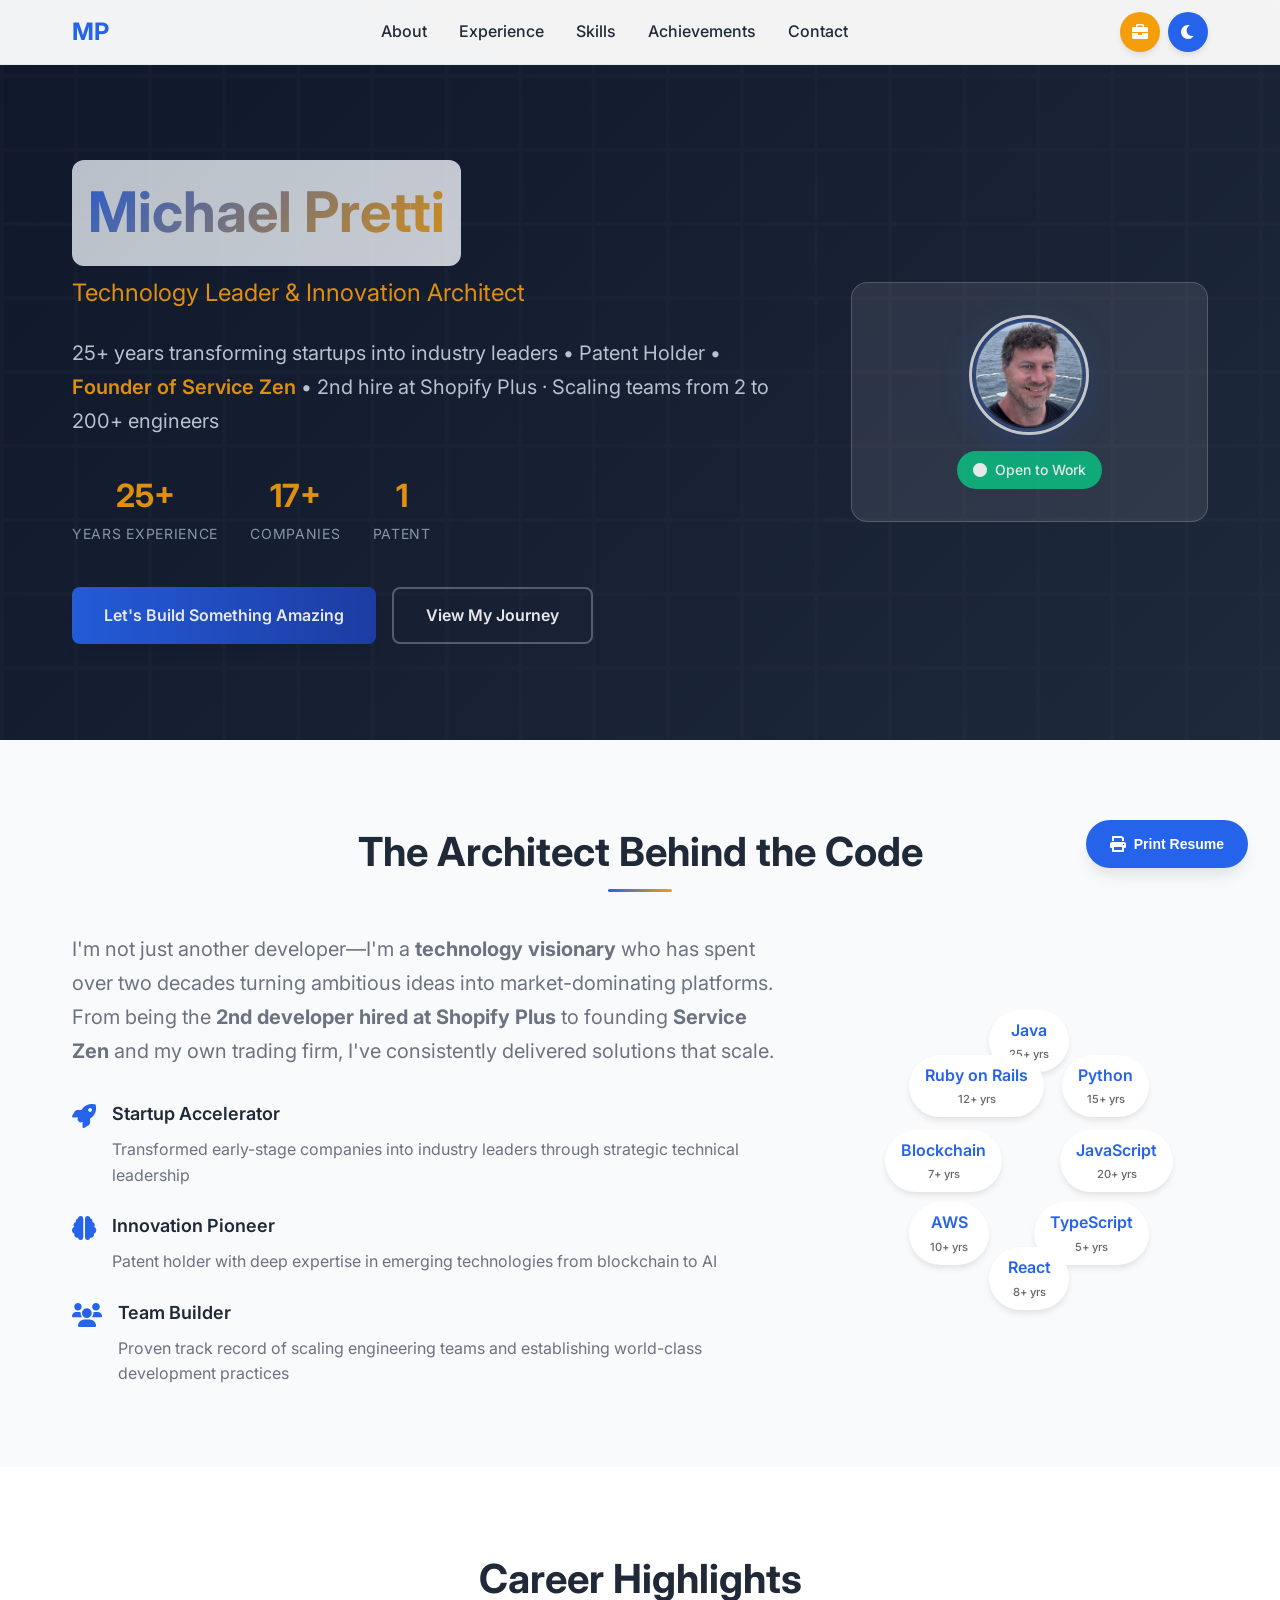
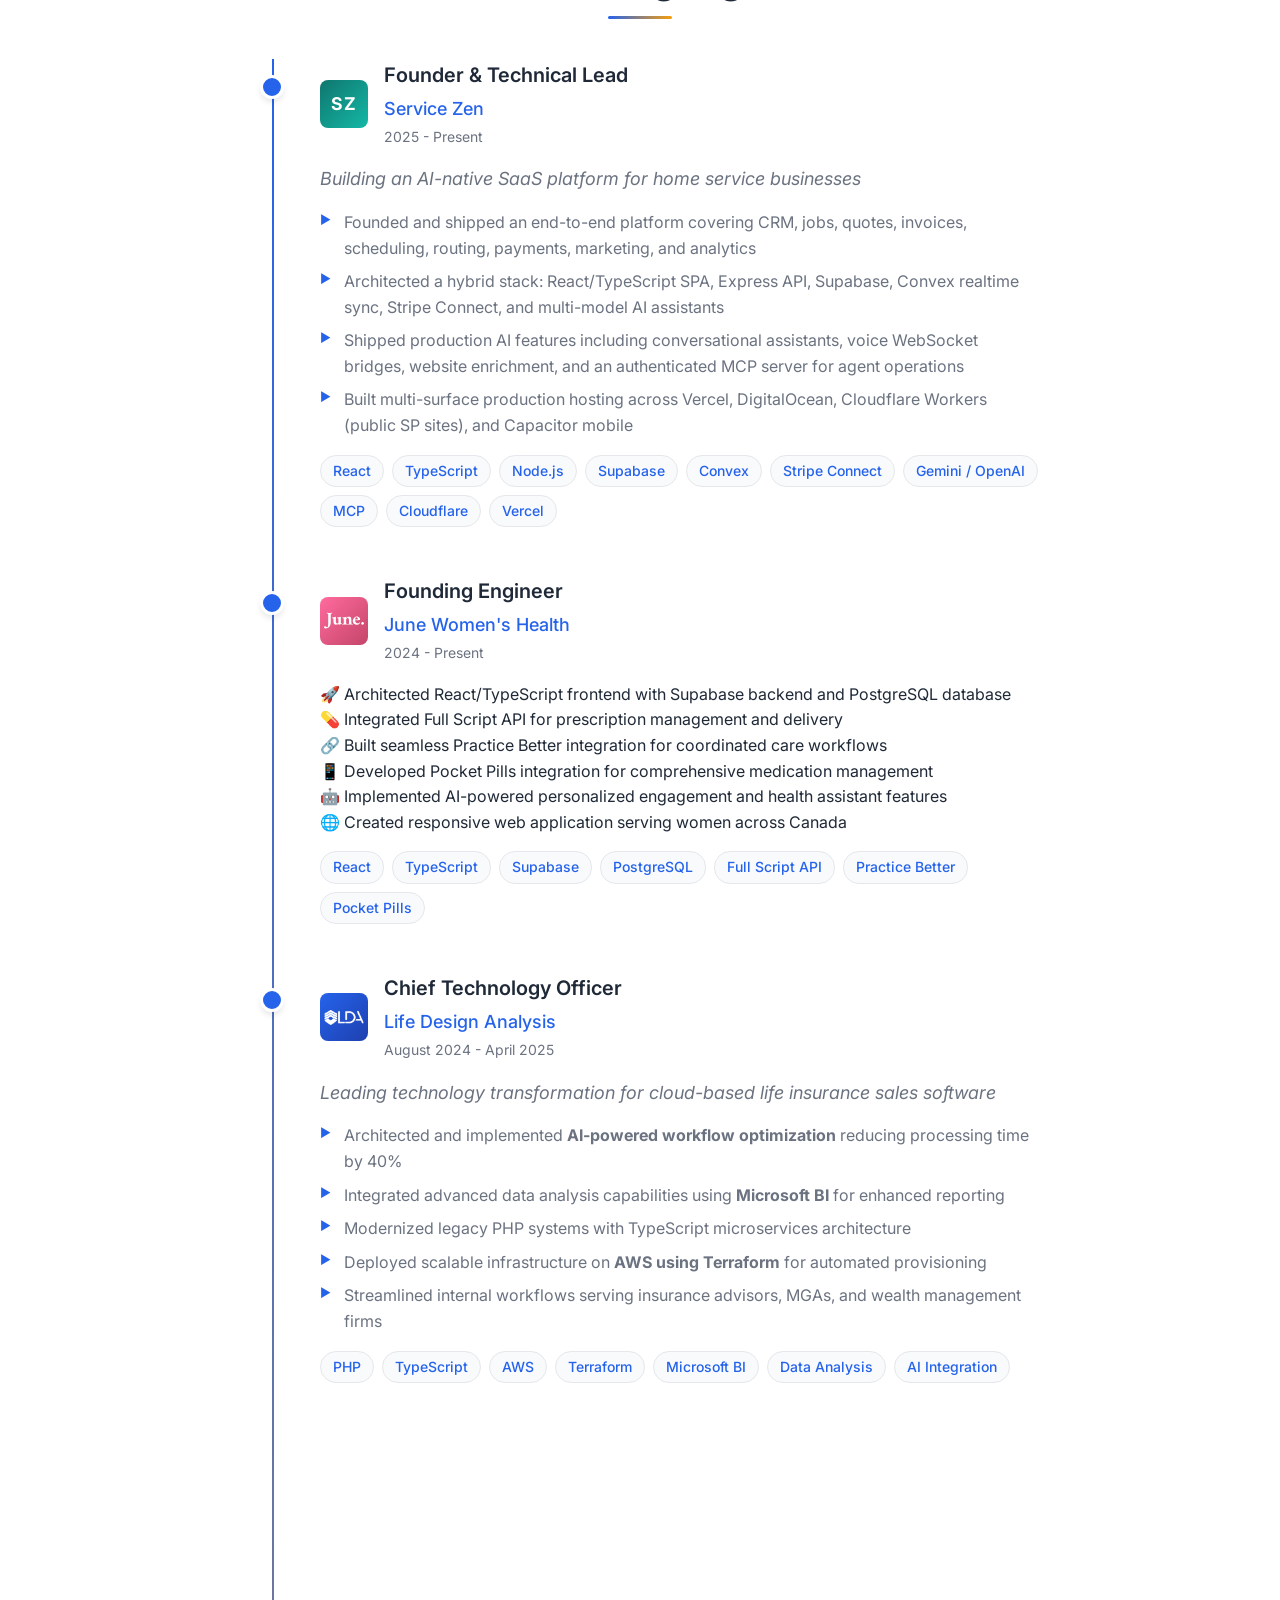
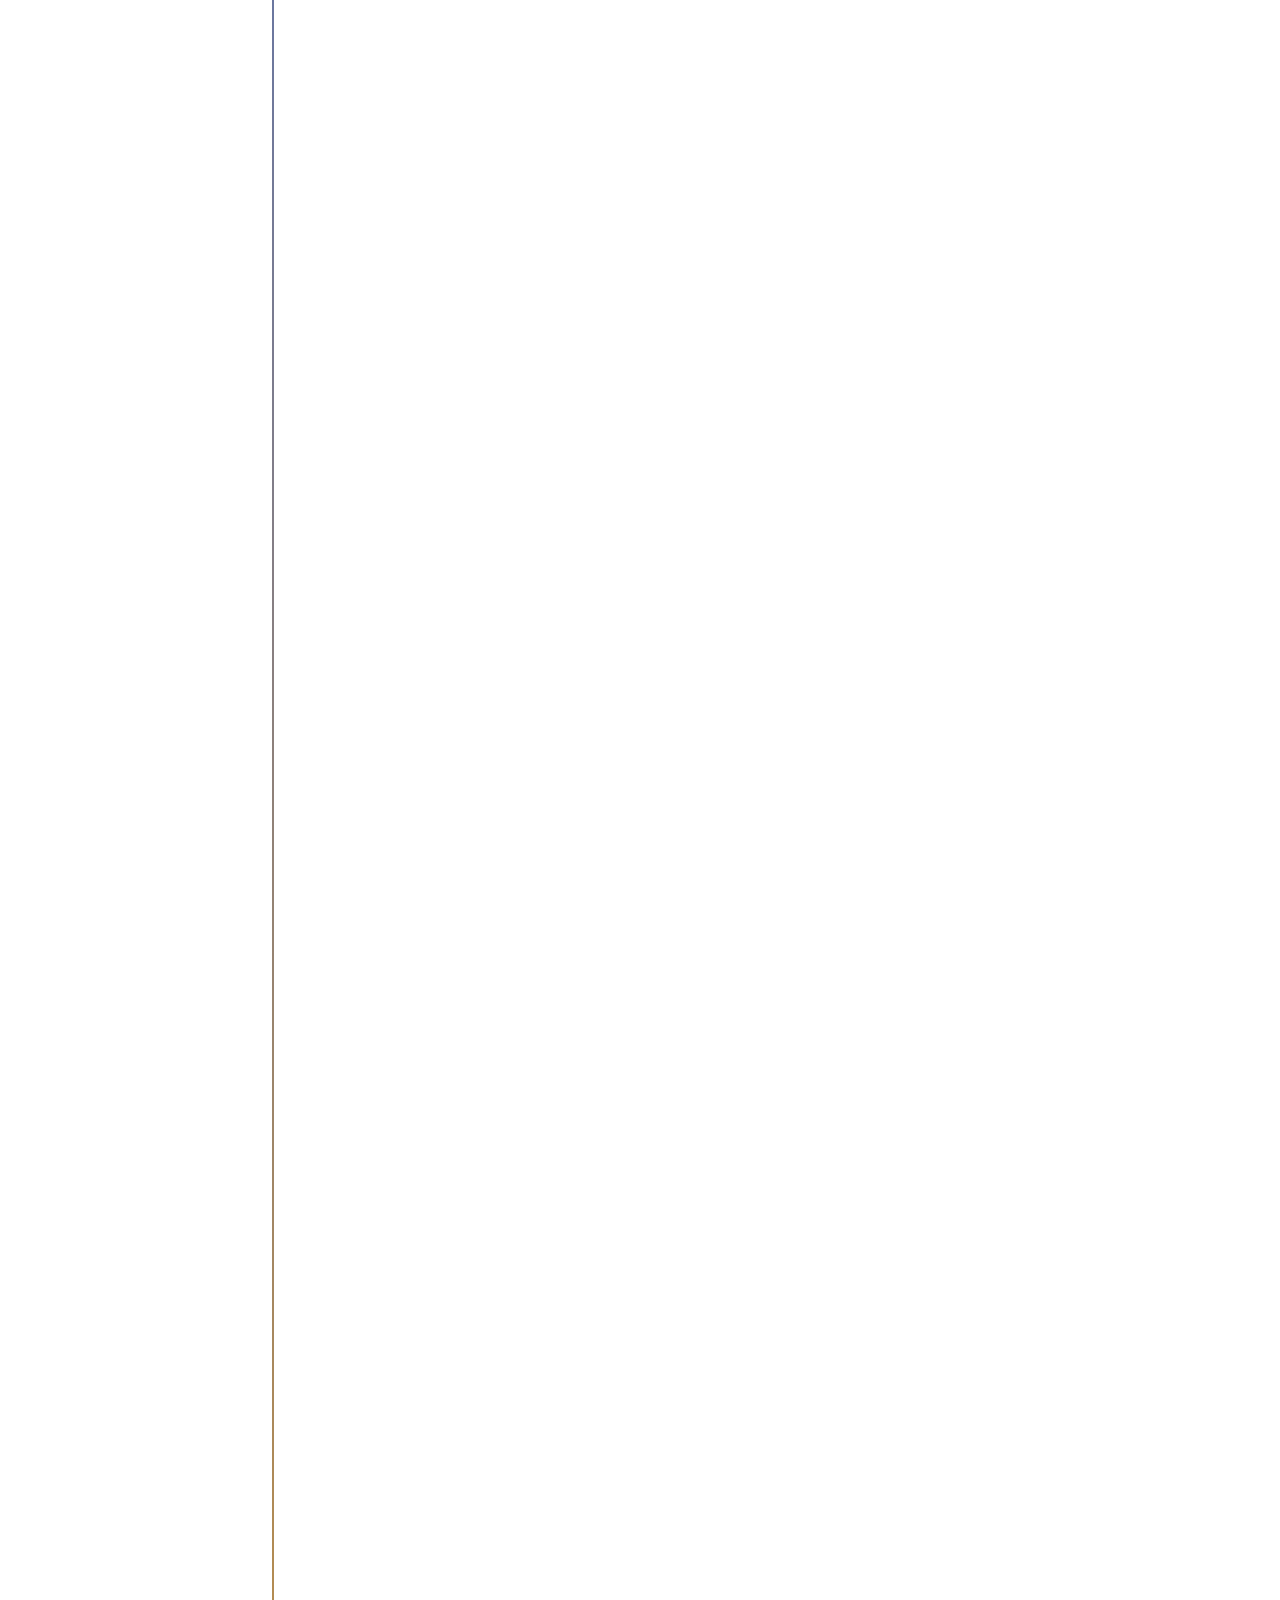
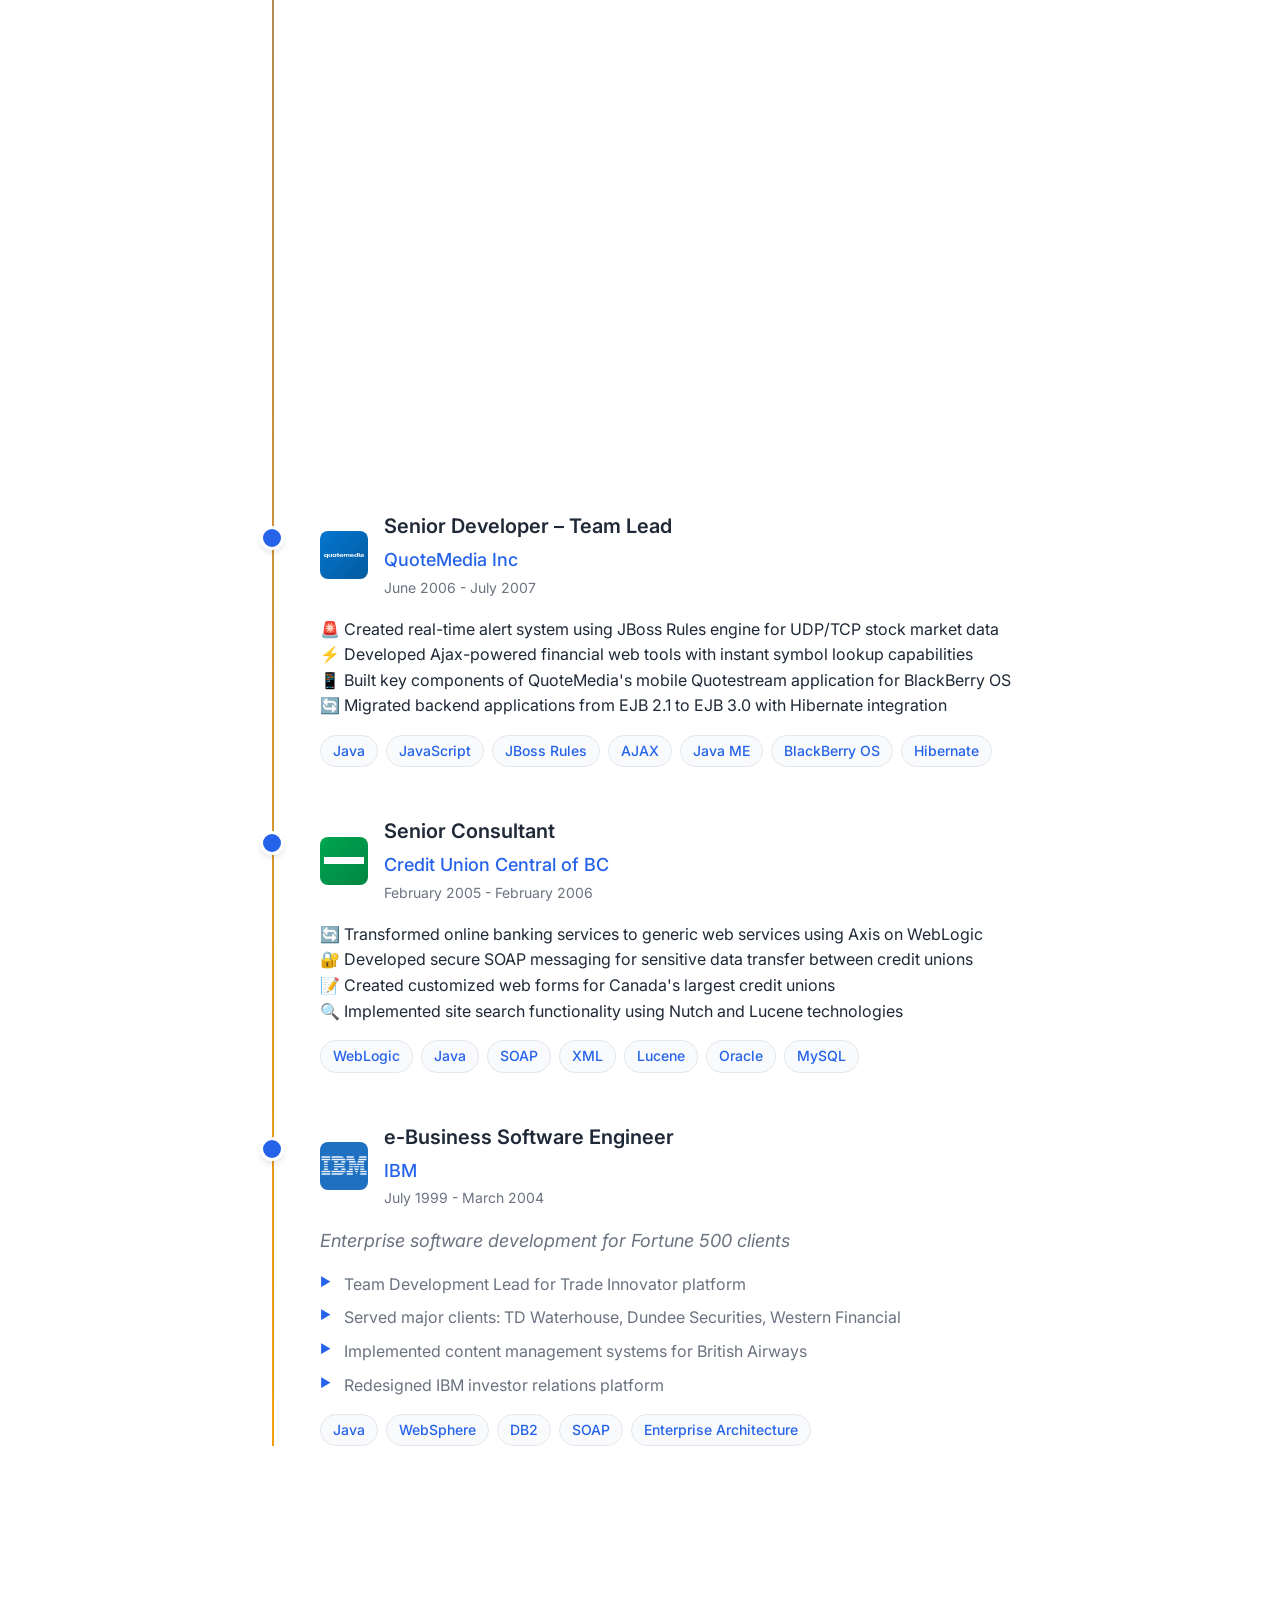
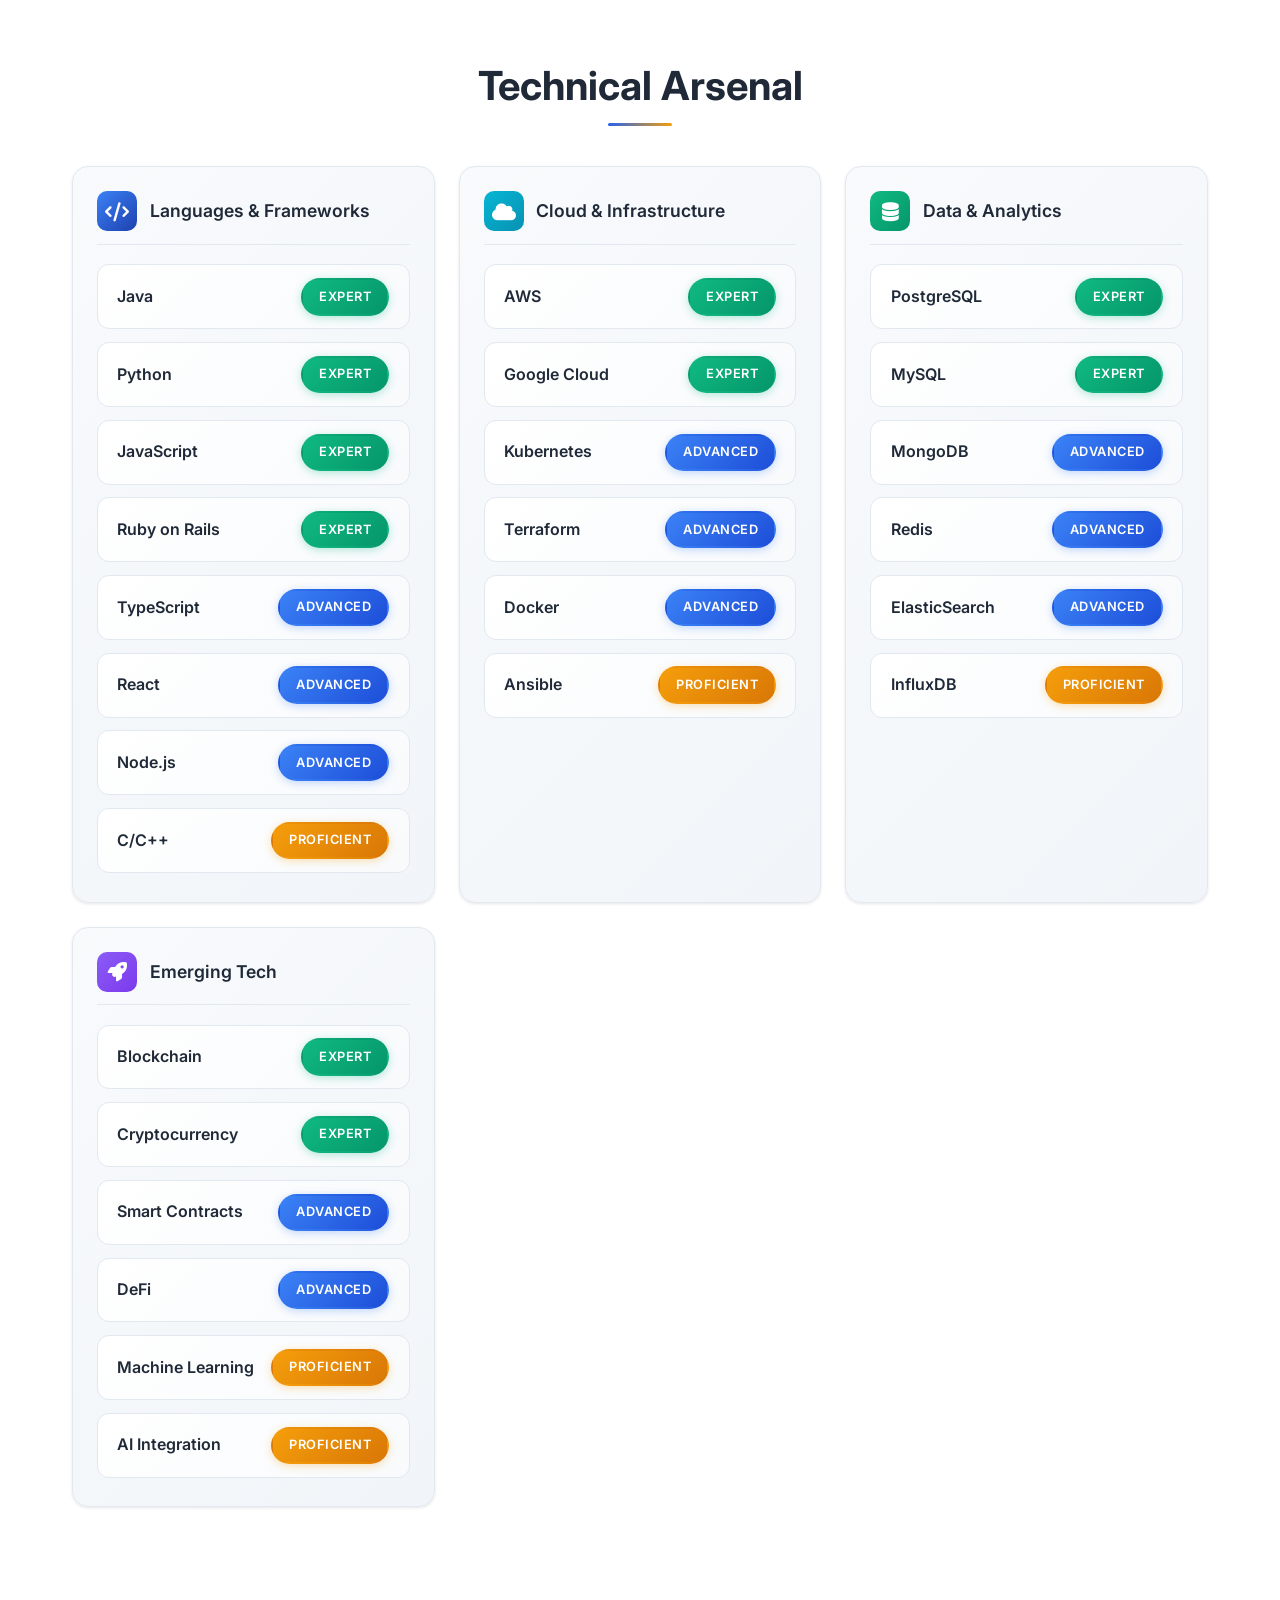
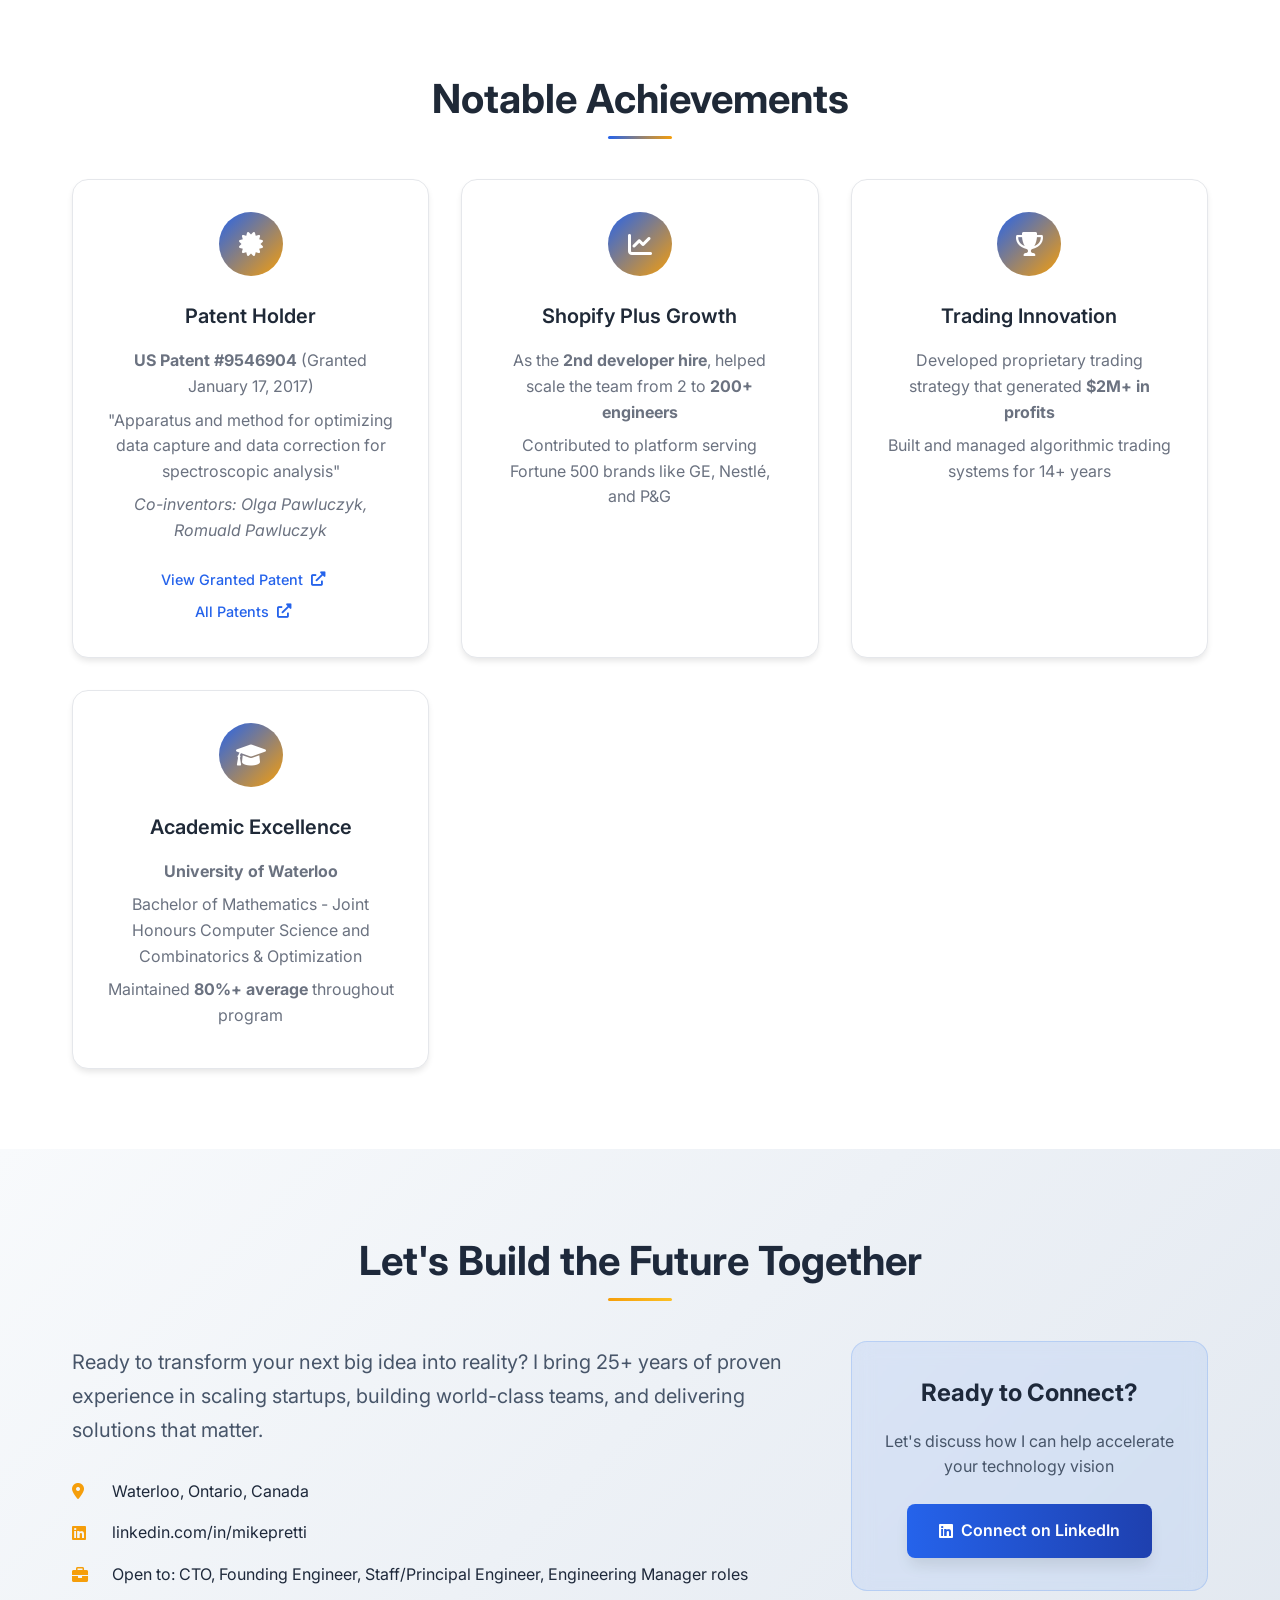
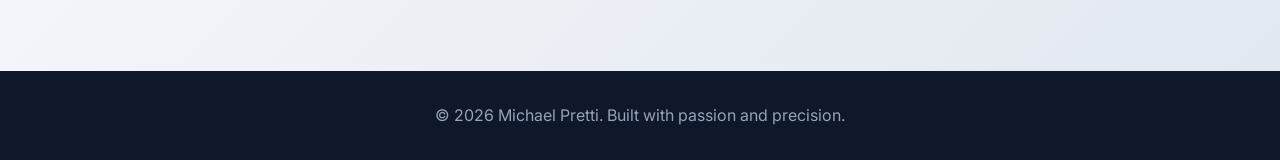
==== commit 560f13cb: "Add Service Zen as current role and ship 2026 resume PDF Update the public resume site with Founder " ====
--- a/index.html
+++ b/index.html
@@ -45,9 +45,9 @@
                         <span class="title">Technology Leader & Innovation Architect</span>
                     </h1>
                     <p class="hero-subtitle">
-                        25+ years transforming startups into industry leaders • Patent Holder • 
-                        <span class="highlight">2nd hire at Shopify Plus</span> • 
-                        Scaling teams from 2 to 200+ engineers
+                        25+ years transforming startups into industry leaders • Patent Holder •
+                        <span class="highlight">Founder of Service Zen</span> •
+                        2nd hire at Shopify Plus · Scaling teams from 2 to 200+ engineers
                     </p>
                     <div class="hero-stats">
                         <div class="stat">
@@ -115,9 +115,9 @@
             <div class="about-content">
                 <div class="about-text">
                     <p class="lead">
-                        I'm not just another developer—I'm a <strong>technology visionary</strong> who has spent over two decades 
-                        turning ambitious ideas into market-dominating platforms. From being the <strong>2nd developer hired at Shopify Plus</strong> 
-                        to founding my own trading firm, I've consistently delivered solutions that scale.
+                        I'm not just another developer—I'm a <strong>technology visionary</strong> who has spent over two decades
+                        turning ambitious ideas into market-dominating platforms. From being the <strong>2nd developer hired at Shopify Plus</strong>
+                        to founding <strong>Service Zen</strong> and my own trading firm, I've consistently delivered solutions that scale.
                     </p>
                     <div class="about-highlights">
                         <div class="highlight-item">
@@ -164,6 +164,44 @@
         <div class="container">
             <h2 class="section-title">Career Highlights</h2>
             <div class="timeline">
+
+                <!-- Service Zen -->
+                <div class="timeline-item">
+                    <div class="timeline-marker"></div>
+                    <div class="timeline-content">
+                        <div class="company-header">
+                            <div class="company-logo service-zen">
+                                <div class="text-logo" aria-hidden="true">SZ</div>
+                            </div>
+                            <div class="company-info">
+                                <h3>Founder &amp; Technical Lead</h3>
+                                <h4>Service Zen</h4>
+                                <span class="duration">2025 - Present</span>
+                            </div>
+                        </div>
+                        <div class="achievements">
+                            <p class="role-description">Building an AI-native SaaS platform for home service businesses</p>
+                            <ul>
+                                <li>Founded and shipped an end-to-end platform covering CRM, jobs, quotes, invoices, scheduling, routing, payments, marketing, and analytics</li>
+                                <li>Architected a hybrid stack: React/TypeScript SPA, Express API, Supabase, Convex realtime sync, Stripe Connect, and multi-model AI assistants</li>
+                                <li>Shipped production AI features including conversational assistants, voice WebSocket bridges, website enrichment, and an authenticated MCP server for agent operations</li>
+                                <li>Built multi-surface production hosting across Vercel, DigitalOcean, Cloudflare Workers (public SP sites), and Capacitor mobile</li>
+                            </ul>
+                            <div class="tech-stack">
+                                <span class="tech">React</span>
+                                <span class="tech">TypeScript</span>
+                                <span class="tech">Node.js</span>
+                                <span class="tech">Supabase</span>
+                                <span class="tech">Convex</span>
+                                <span class="tech">Stripe Connect</span>
+                                <span class="tech">Gemini / OpenAI</span>
+                                <span class="tech">MCP</span>
+                                <span class="tech">Cloudflare</span>
+                                <span class="tech">Vercel</span>
+                            </div>
+                        </div>
+                    </div>
+                </div>
                 
                 <!-- June Women's Health -->
                 <div class="timeline-item">
@@ -785,7 +823,7 @@
                         </div>
                         <div class="contact-item">
                             <i class="fas fa-briefcase"></i>
-                            <span>Open to: CTO, Senior Software Engineer, Engineering Manager roles</span>
+                            <span>Open to: CTO, Founding Engineer, Staff/Principal Engineer, Engineering Manager roles</span>
                         </div>
                     </div>
                 </div>
@@ -804,7 +842,7 @@
     <!-- Footer -->
     <footer class="footer">
         <div class="container">
-            <p>&copy; 2025 Michael Pretti. Built with passion and precision.</p>
+            <p>&copy; 2026 Michael Pretti. Built with passion and precision.</p>
         </div>
     </footer>
 
--- a/styles.css
+++ b/styles.css
@@ -660,6 +660,20 @@
     filter: brightness(0) invert(1);
 }
 
+.company-logo.service-zen {
+    background: linear-gradient(135deg, #0f766e, #14b8a6);
+    color: #ffffff;
+    display: flex;
+    align-items: center;
+    justify-content: center;
+}
+
+.company-logo.service-zen .text-logo {
+    font-weight: 700;
+    font-size: 1.1rem;
+    letter-spacing: 0.04em;
+}
+
 .company-logo.ppo { 
     background: linear-gradient(135deg, #4a90e2, #357abd); 
     padding: 0.25rem;
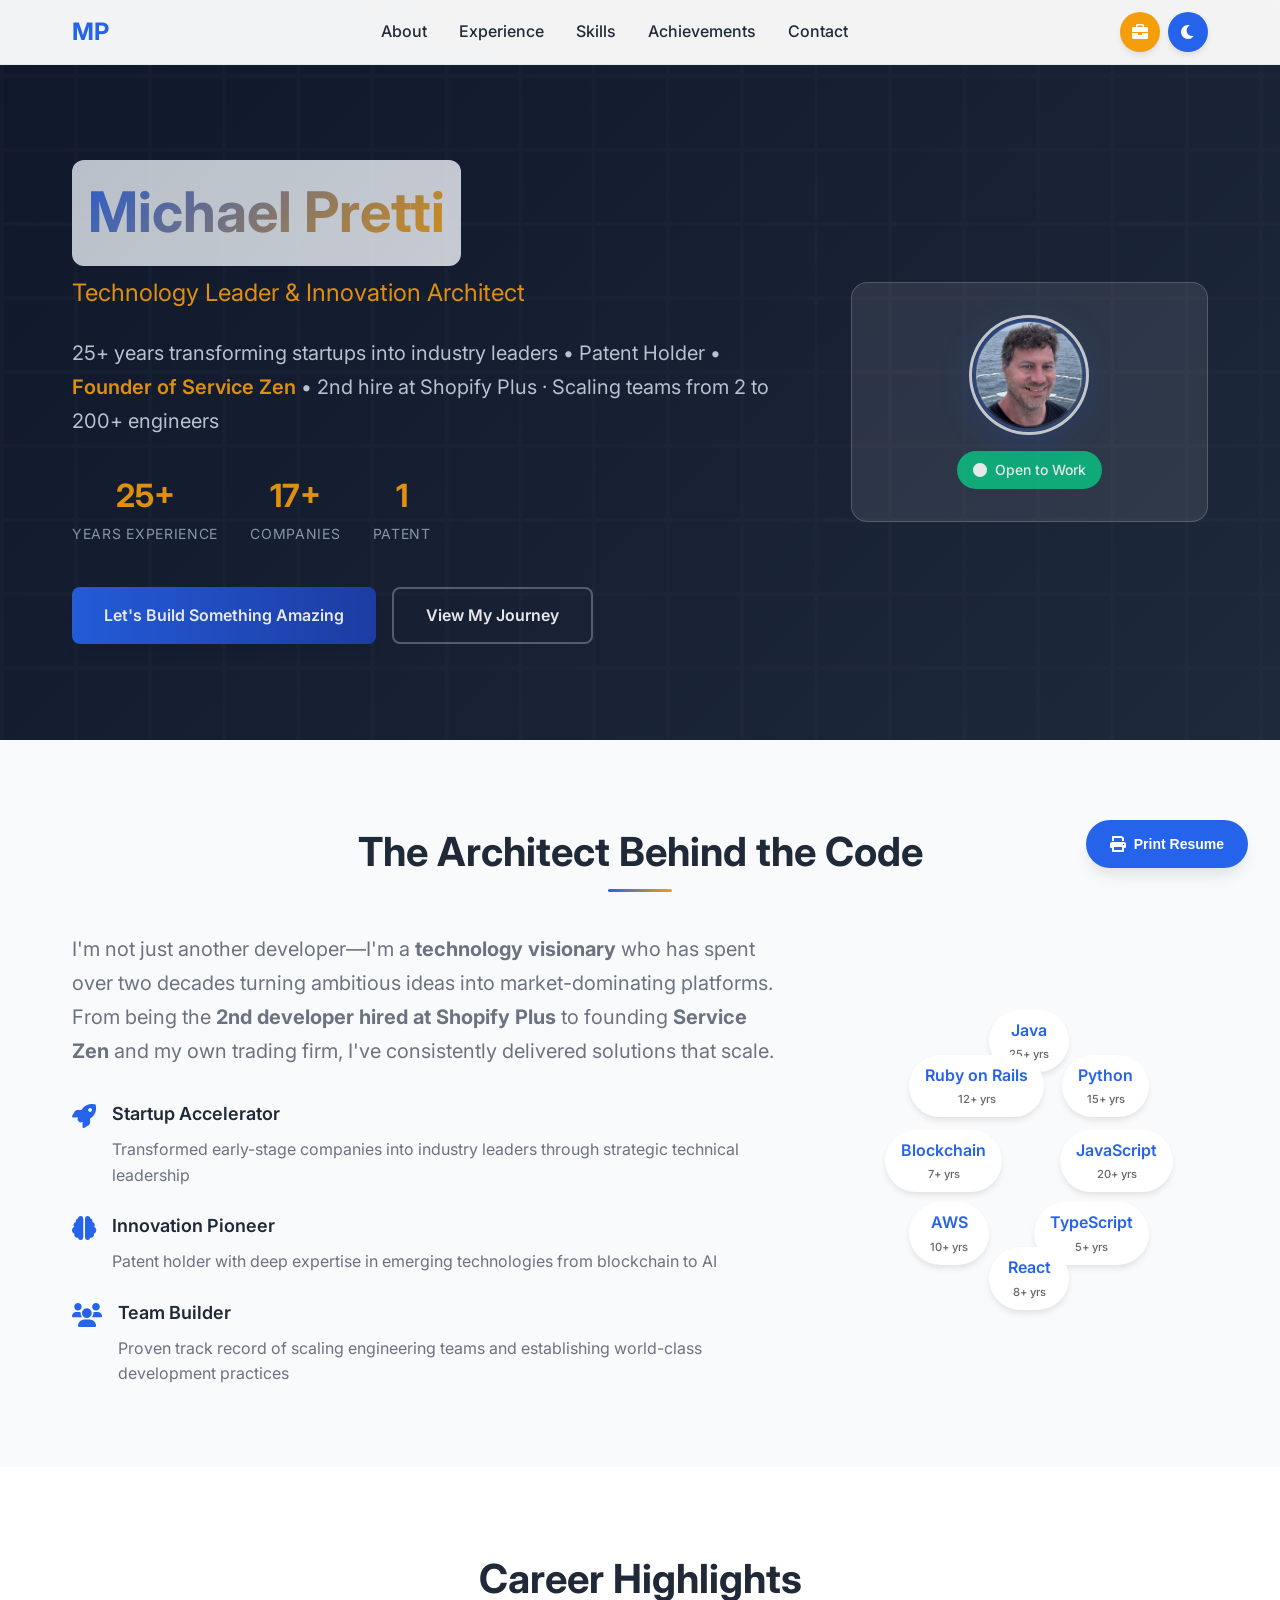
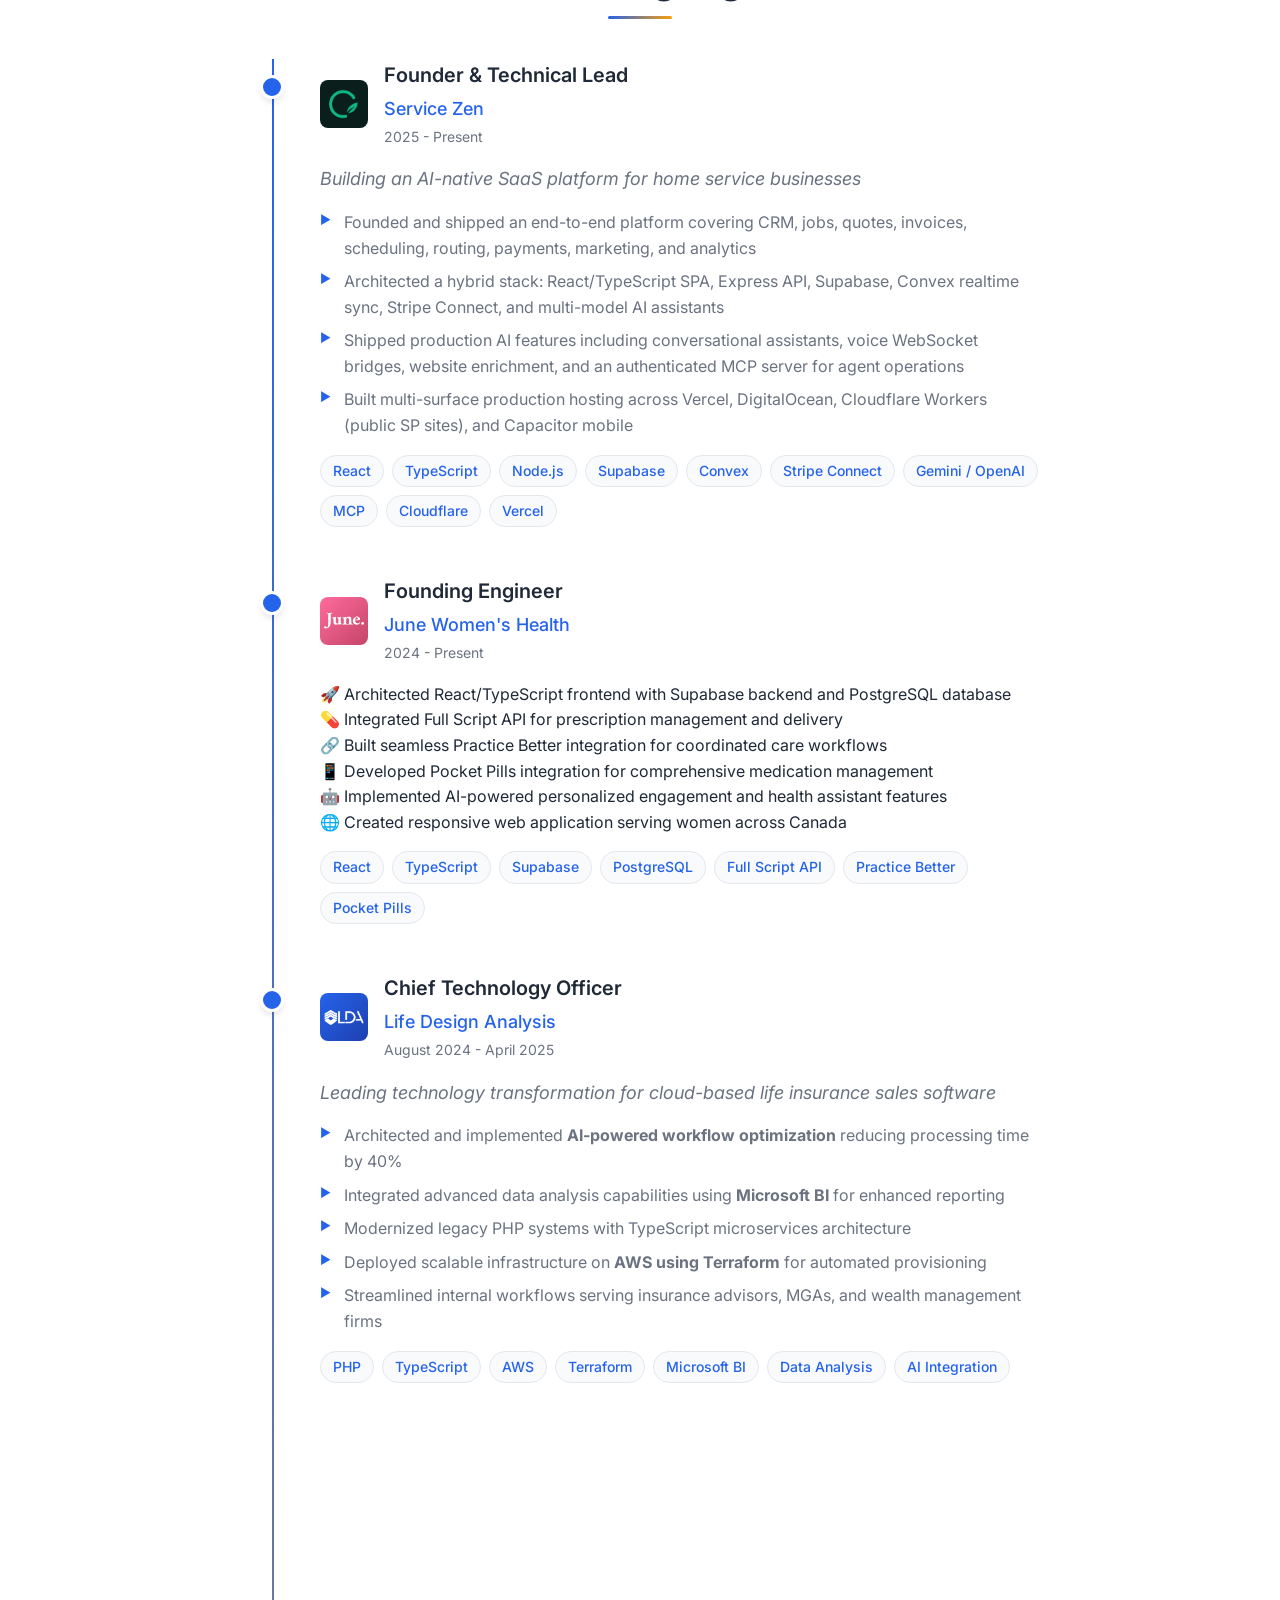
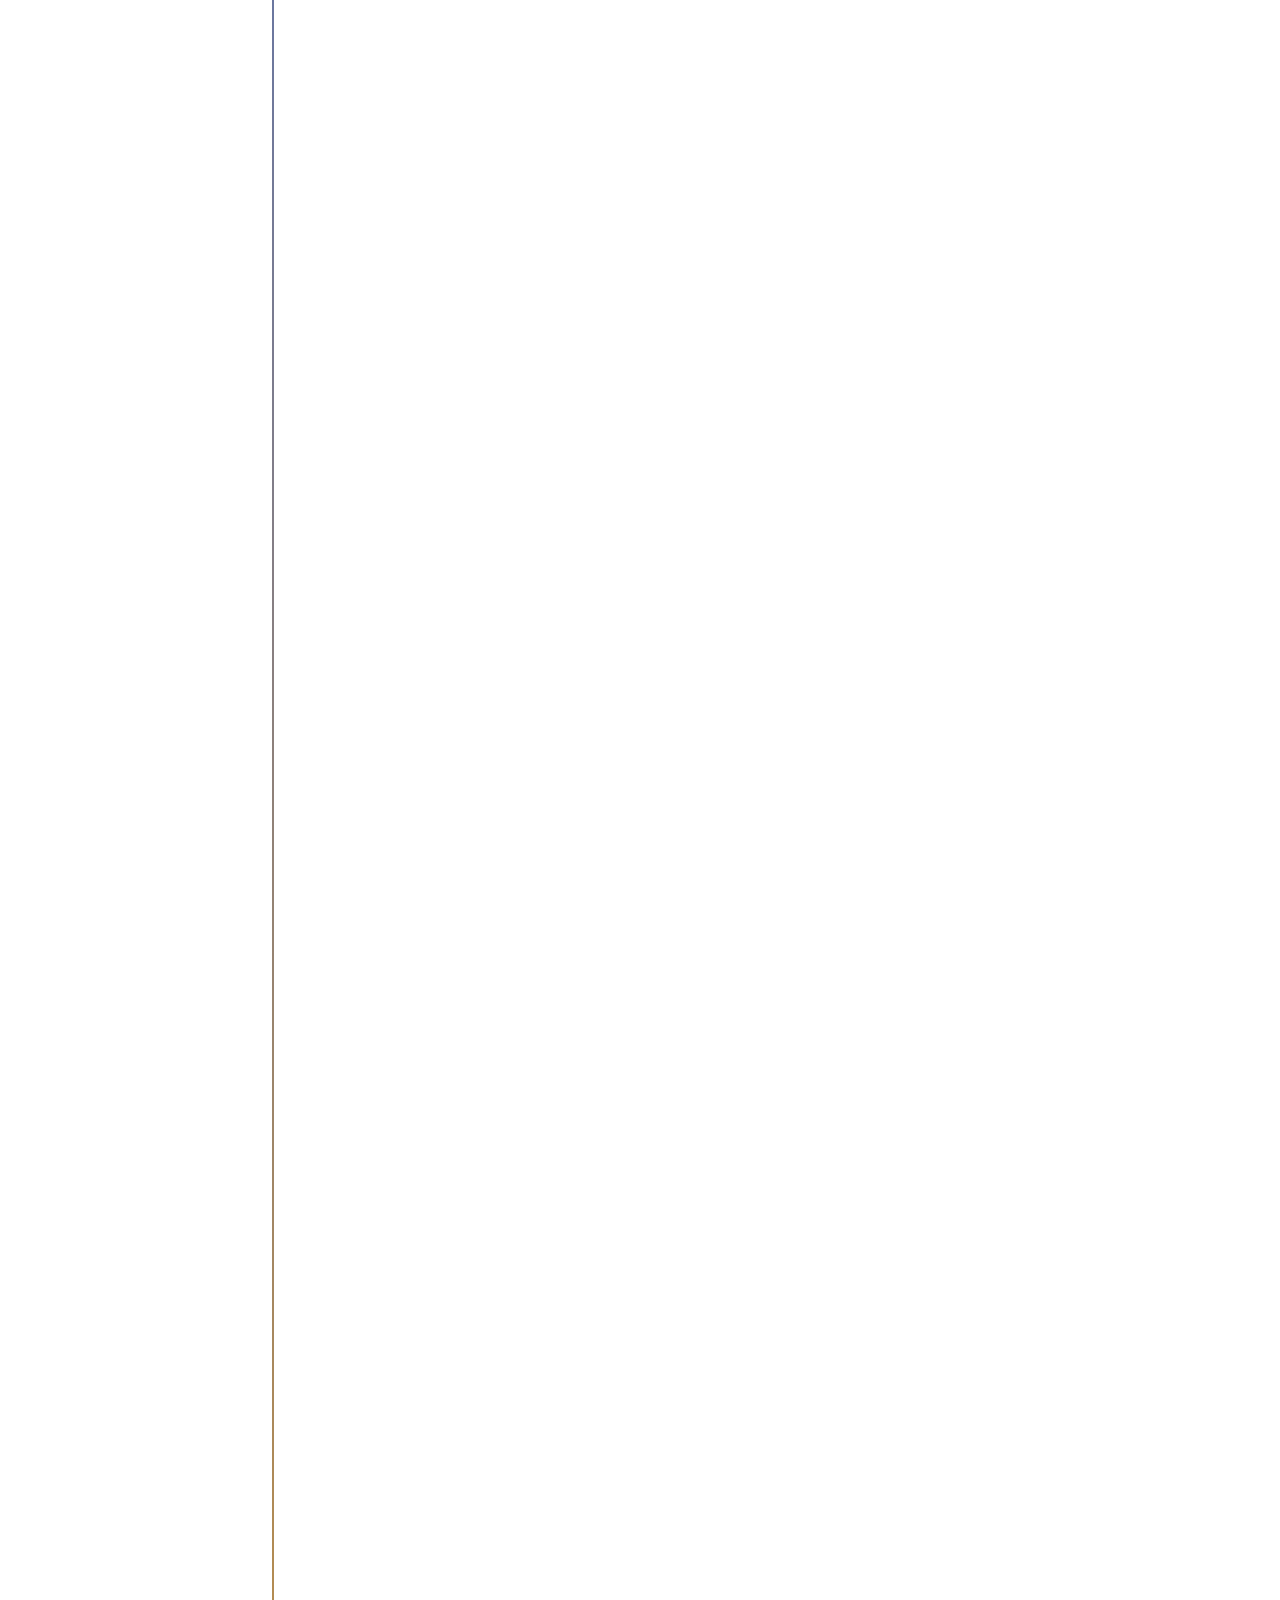
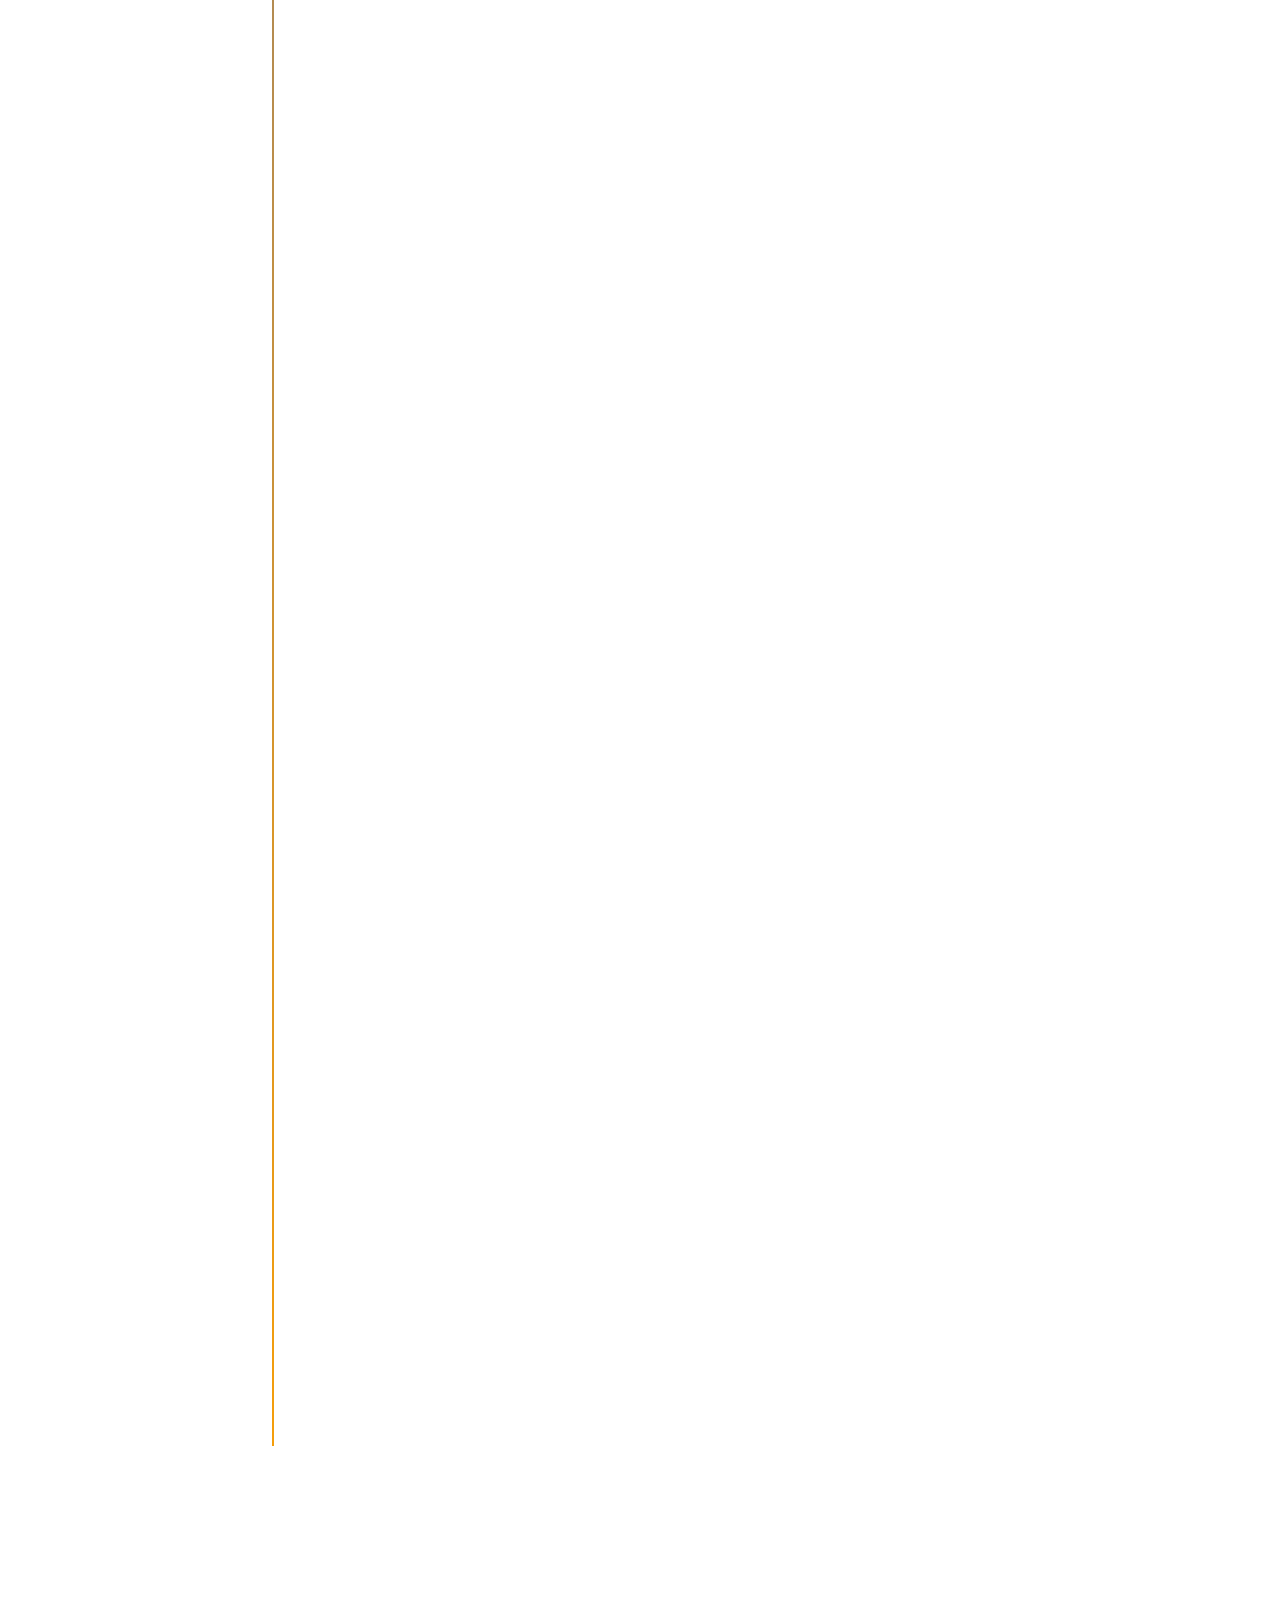
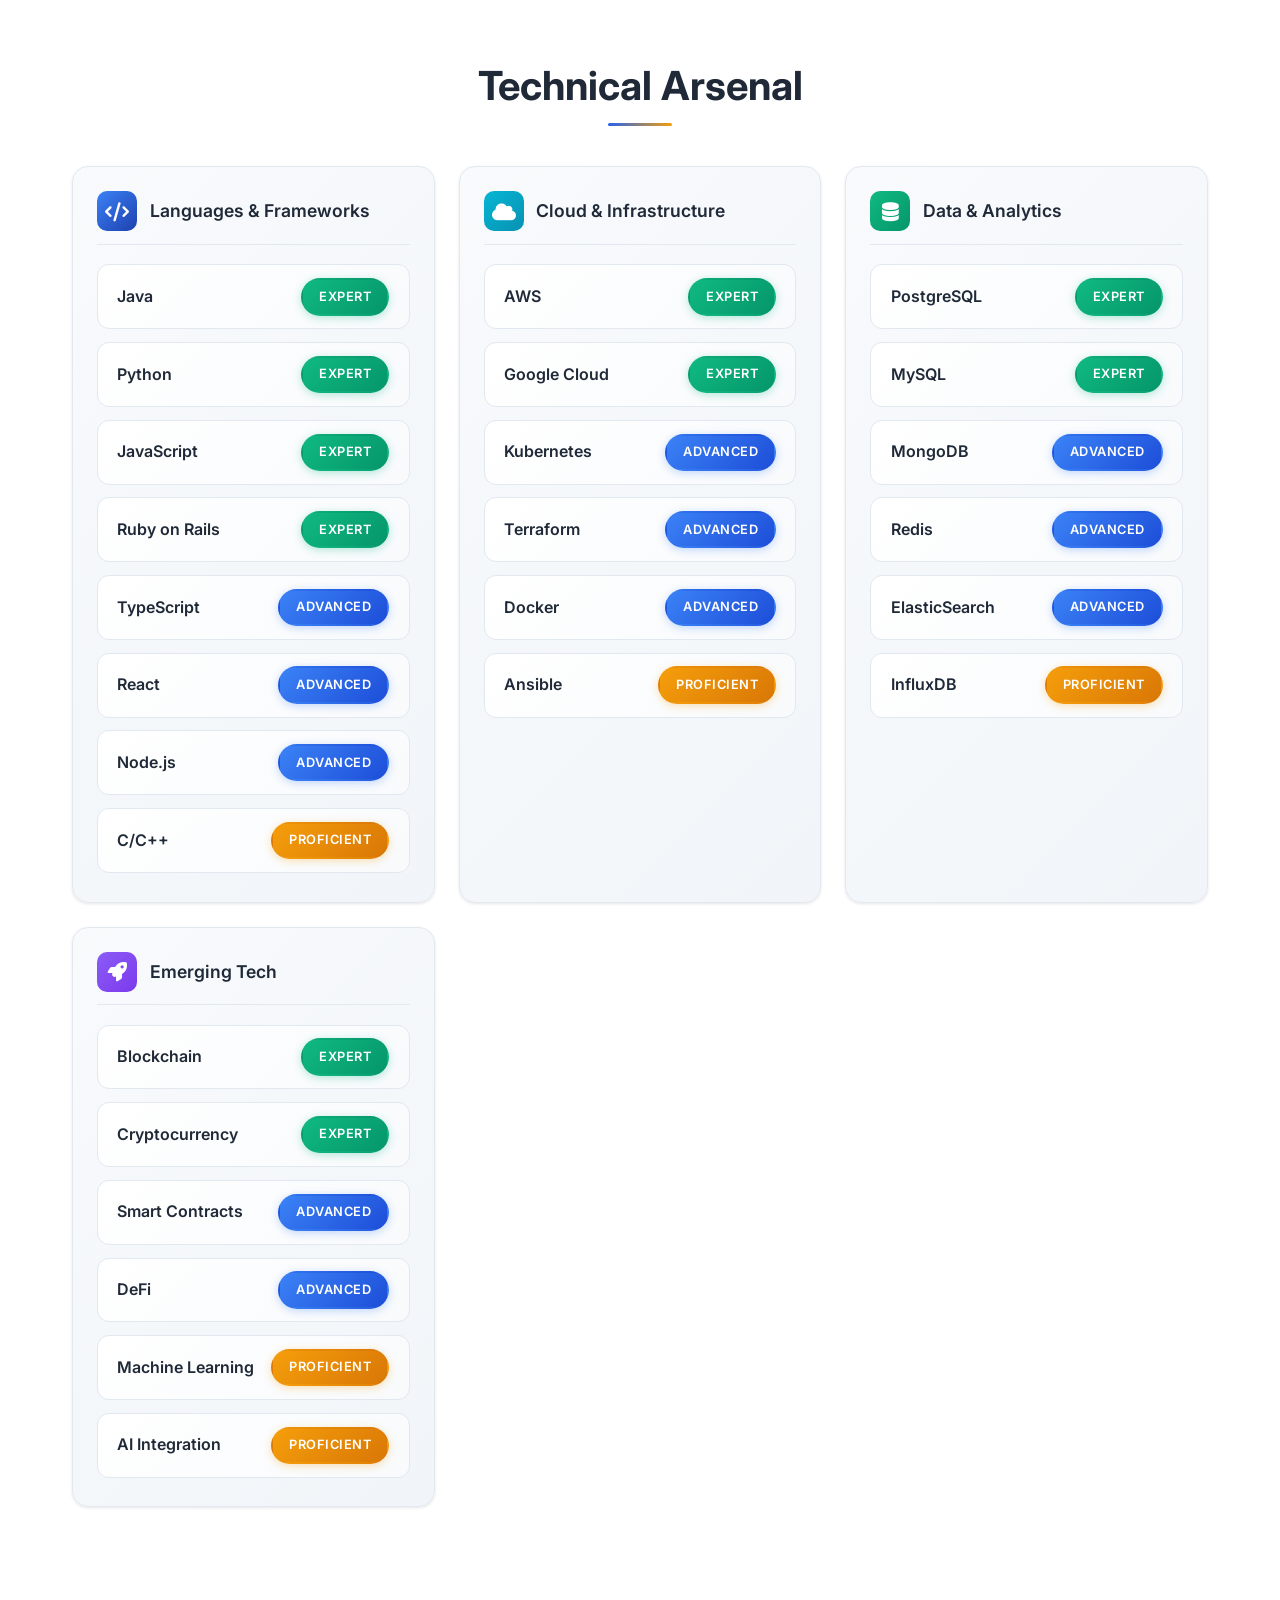
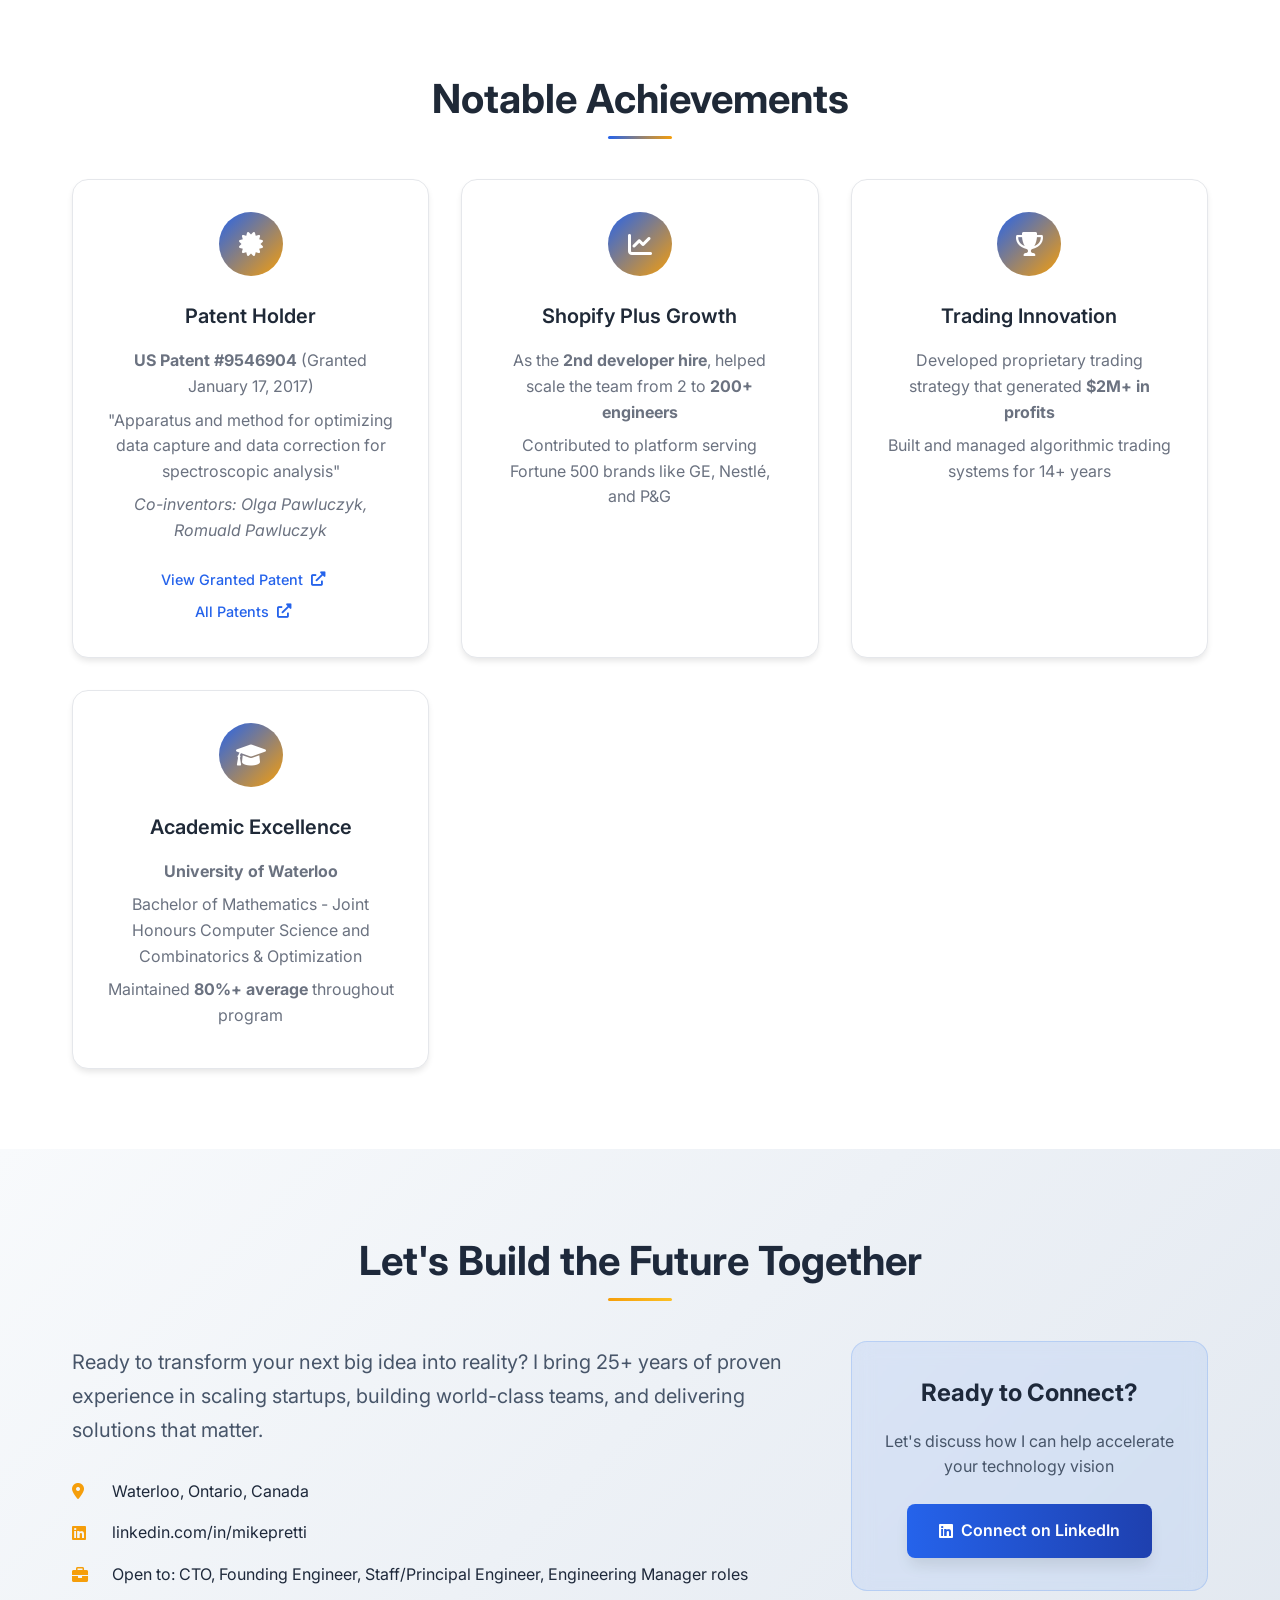
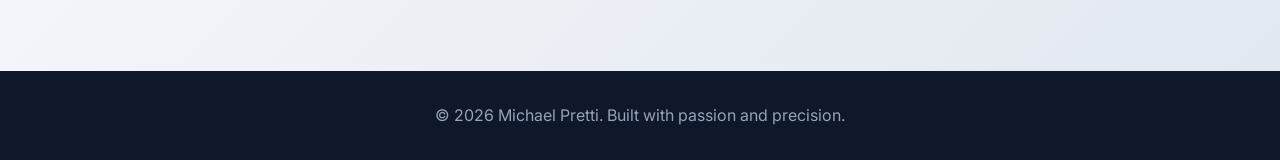
==== commit 3f0af6d6: "Use Service Zen leaf mark logo on resume timeline Replace the placeholder SZ text badge with the off" ====
--- a/index.html
+++ b/index.html
@@ -171,7 +171,7 @@
                     <div class="timeline-content">
                         <div class="company-header">
                             <div class="company-logo service-zen">
-                                <div class="text-logo" aria-hidden="true">SZ</div>
+                                <img src="servicezen-leaf-mark.jpg" alt="Service Zen Logo">
                             </div>
                             <div class="company-info">
                                 <h3>Founder &amp; Technical Lead</h3>
--- a/styles.css
+++ b/styles.css
@@ -661,17 +661,15 @@
 }
 
 .company-logo.service-zen {
-    background: linear-gradient(135deg, #0f766e, #14b8a6);
-    color: #ffffff;
-    display: flex;
-    align-items: center;
-    justify-content: center;
-}
-
-.company-logo.service-zen .text-logo {
-    font-weight: 700;
-    font-size: 1.1rem;
-    letter-spacing: 0.04em;
+    background: #0b1c1c;
+    padding: 0;
+    overflow: hidden;
+}
+
+.company-logo.service-zen img {
+    width: 100%;
+    height: 100%;
+    object-fit: cover;
 }
 
 .company-logo.ppo { 
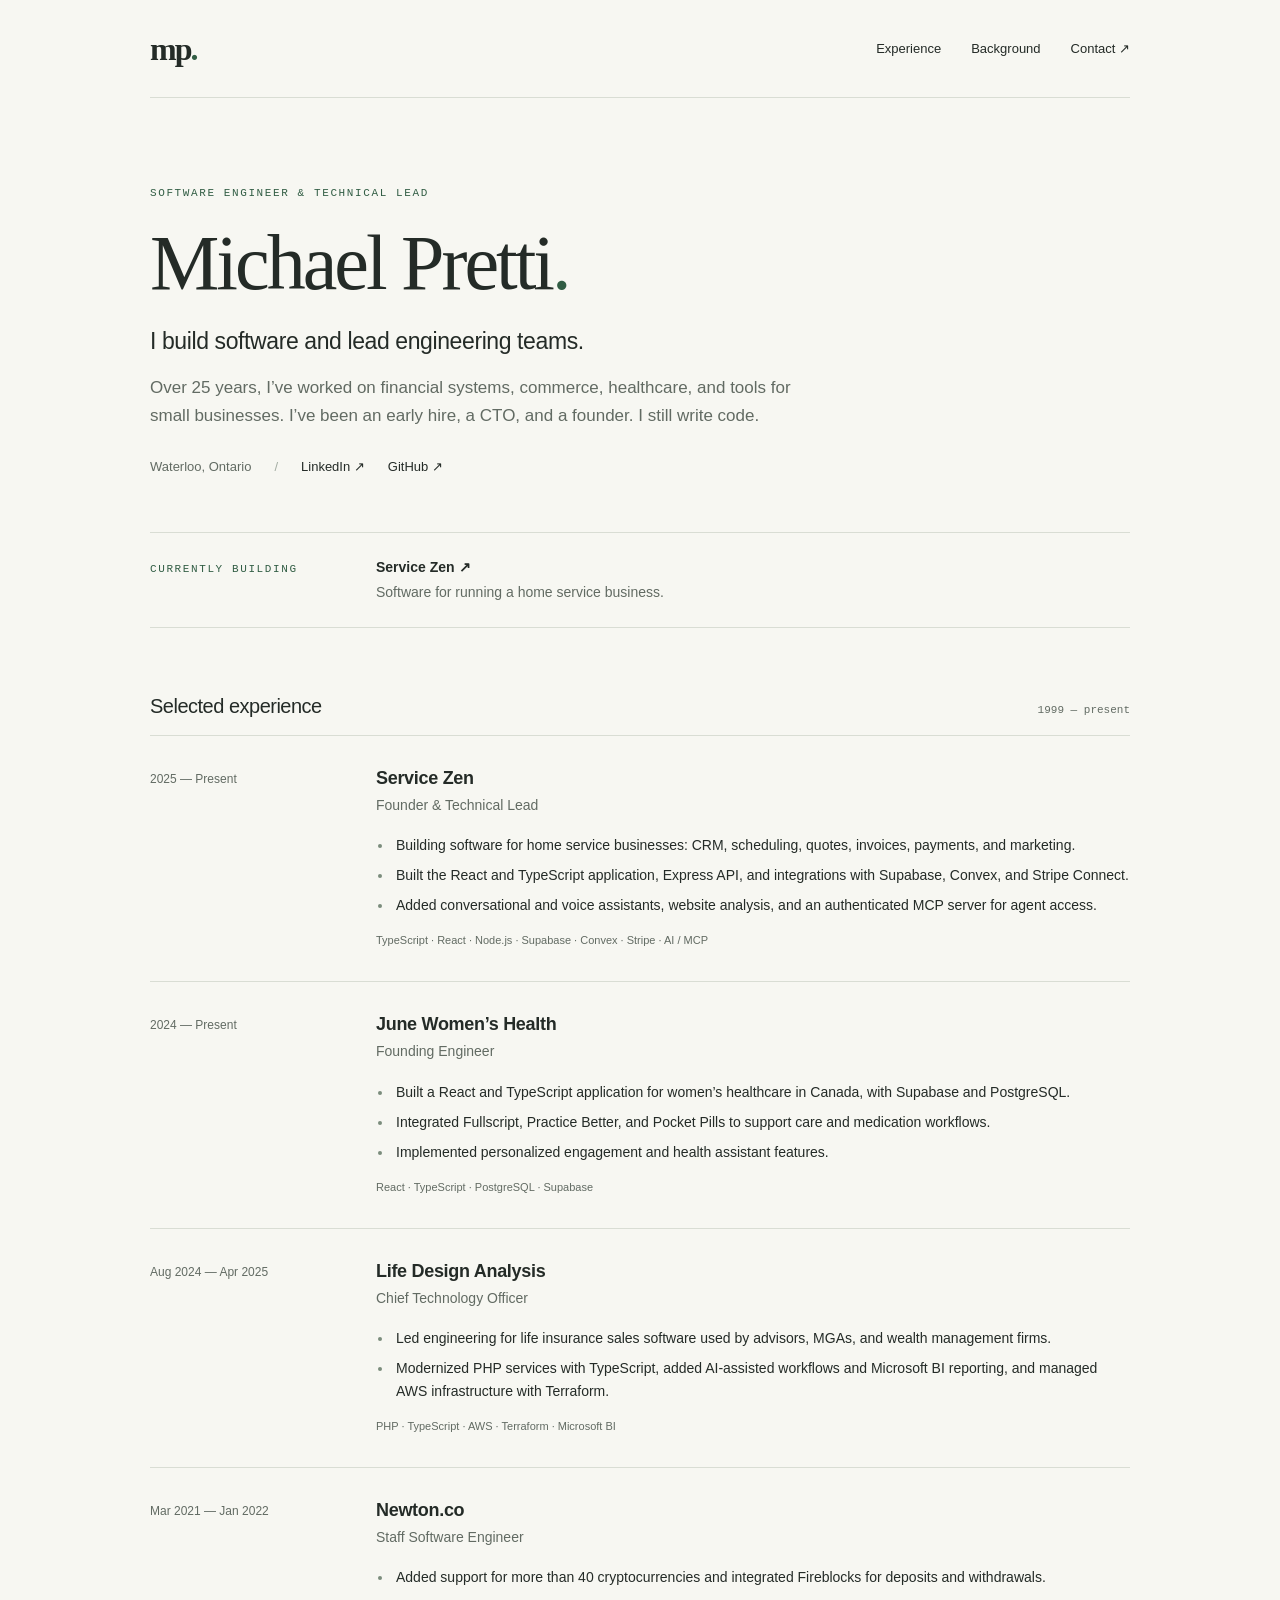
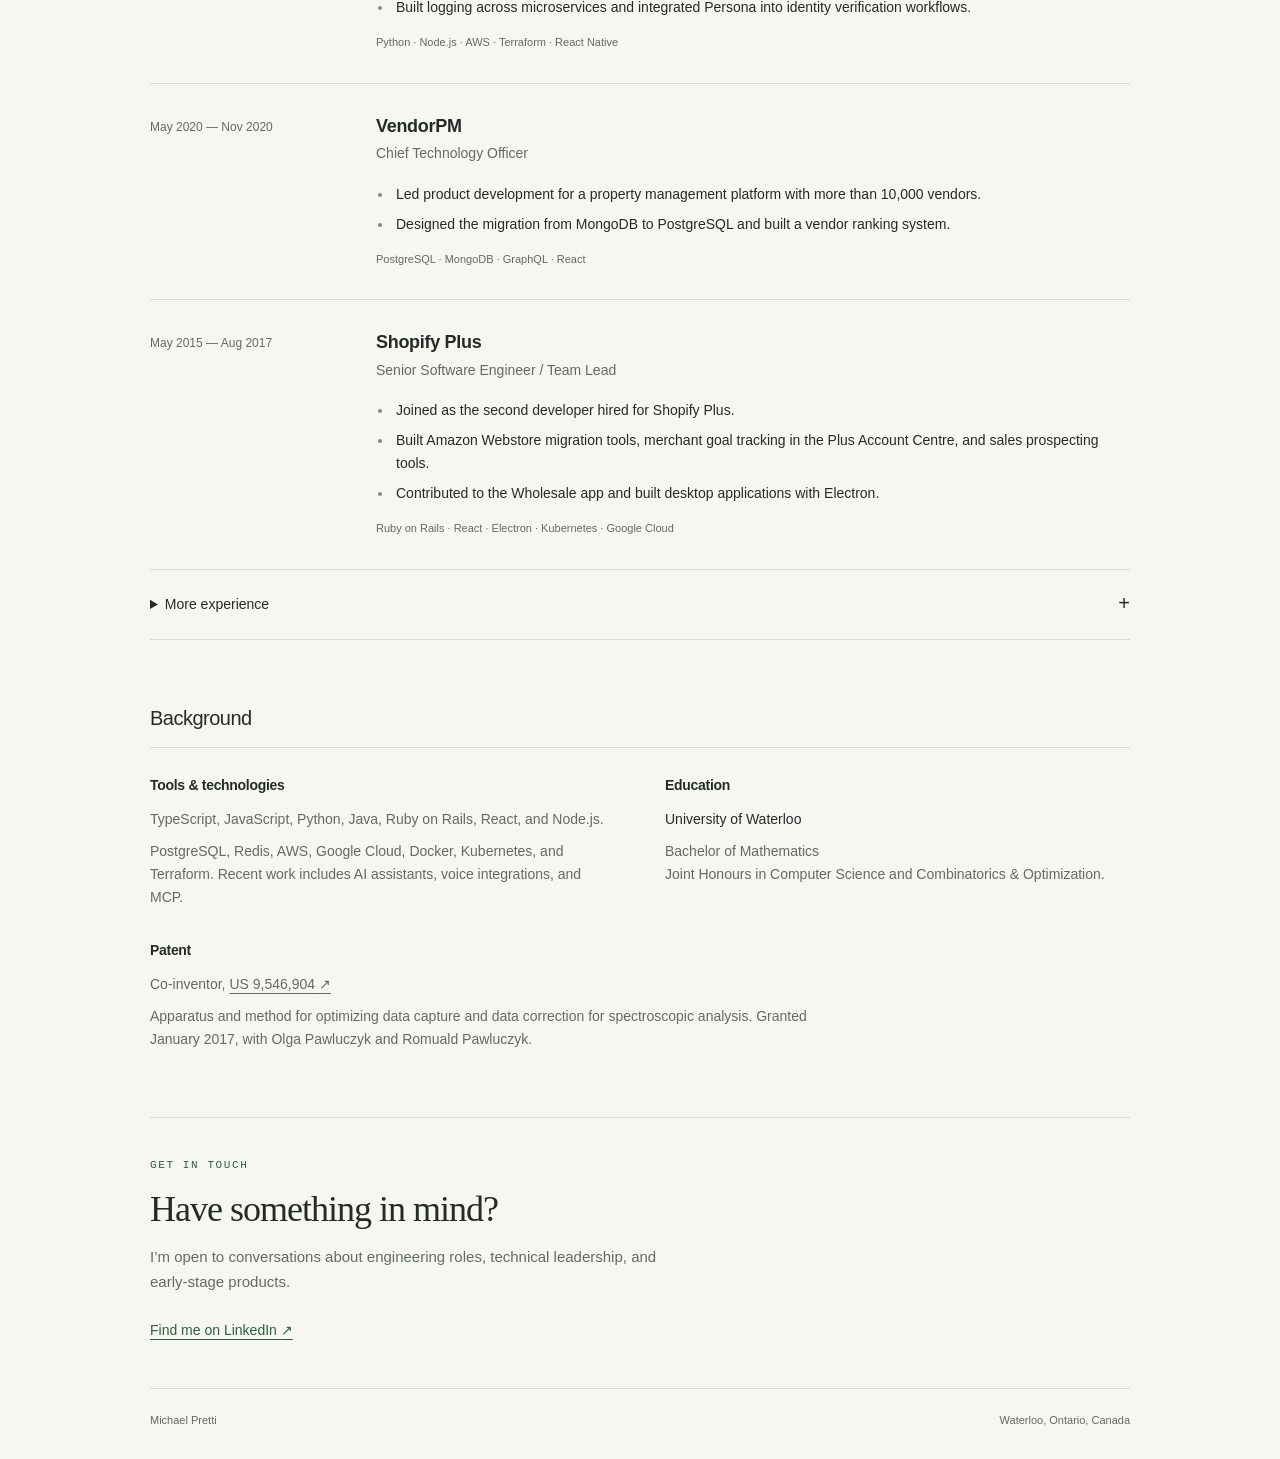
==== commit d3891491: "Rewrite resume with plain language and a restrained layout" ====
--- a/index.html
+++ b/index.html
@@ -1,851 +1,98 @@
-<!DOCTYPE html>
+<!doctype html>
 <html lang="en">
 <head>
-    <meta charset="UTF-8">
-    <meta name="viewport" content="width=device-width, initial-scale=1.0">
-    <title>Michael Pretti - Technology Leader & Innovation Architect</title>
-    <meta name="description" content="Michael Pretti - 25+ years of technology leadership experience. CTO, Senior Software Engineer, Patent Holder. Expert in scaling startups and building world-class teams.">
-    <meta name="keywords" content="Michael Pretti, CTO, Senior Software Engineer, Technology Leader, Shopify Plus, Patent Holder, Full Stack Developer, Blockchain, Cryptocurrency, Trading, Java, Python, React, AWS">
-    <meta name="author" content="Michael Pretti">
-    <meta name="robots" content="index, follow">
-    
-    <!-- Open Graph / Facebook -->
-    <meta property="og:type" content="website">
-    <meta property="og:url" content="https://mpretti.github.io/resume/">
-    <meta property="og:title" content="Michael Pretti - Technology Leader & Innovation Architect">
-    <meta property="og:description" content="25+ years transforming startups into industry leaders. Patent Holder. 2nd hire at Shopify Plus. Scaling teams from 2 to 200+ engineers.">
-    <meta property="og:image" content="https://mpretti.github.io/resume/og-image.png">
-
-    <!-- Twitter -->
-    <meta property="twitter:card" content="summary_large_image">
-    <meta property="twitter:url" content="https://mpretti.github.io/resume/">
-    <meta property="twitter:title" content="Michael Pretti - Technology Leader & Innovation Architect">
-    <meta property="twitter:description" content="25+ years transforming startups into industry leaders. Patent Holder. 2nd hire at Shopify Plus. Scaling teams from 2 to 200+ engineers.">
-    <meta property="twitter:image" content="https://mpretti.github.io/resume/og-image.png">
-
-    <!-- Favicon -->
-    <link rel="icon" type="image/svg+xml" href="data:image/svg+xml,<svg xmlns='http://www.w3.org/2000/svg' viewBox='0 0 100 100'><circle cx='50' cy='50' r='40' fill='%232563eb'/><text x='50' y='60' text-anchor='middle' fill='white' font-size='40' font-family='Arial, sans-serif' font-weight='bold'>MP</text></svg>">
-    
-    <!-- Web App Manifest -->
-    <link rel="manifest" href="manifest.json">
-    <meta name="theme-color" content="#2563eb">
-    
-    <link rel="stylesheet" href="styles.css">
-    <link href="https://fonts.googleapis.com/css2?family=Inter:wght@300;400;500;600;700&display=swap" rel="stylesheet">
-    <link rel="stylesheet" href="https://cdnjs.cloudflare.com/ajax/libs/font-awesome/6.0.0/css/all.min.css">
+  <meta charset="utf-8">
+  <meta name="viewport" content="width=device-width, initial-scale=1">
+  <title>Michael Pretti — Software Engineer & Technical Lead</title>
+  <meta name="description" content="Michael Pretti is a software engineer and technical lead in Waterloo, Ontario. Founder of Service Zen, previously Shopify Plus, Newton, and IBM.">
+  <meta name="author" content="Michael Pretti">
+  <meta name="theme-color" content="#f7f7f2">
+  <meta property="og:type" content="website">
+  <meta property="og:url" content="https://mpretti.github.io/resume/">
+  <meta property="og:title" content="Michael Pretti — Software Engineer & Technical Lead">
+  <meta property="og:description" content="25+ years building software, from financial systems and Shopify Plus to Service Zen.">
+  <meta name="twitter:card" content="summary">
+  <link rel="canonical" href="https://mpretti.github.io/resume/">
+  <link rel="manifest" href="manifest.json">
+  <link rel="icon" href="favicon.svg" type="image/svg+xml">
+  <link rel="stylesheet" href="styles.css">
 </head>
 <body>
-    <!-- Hero Section -->
-    <header class="hero">
-        <div class="container">
-            <div class="hero-content">
-                <div class="hero-text">
-                    <h1 class="hero-title">
-                        <span class="name">Michael Pretti</span>
-                        <span class="title">Technology Leader & Innovation Architect</span>
-                    </h1>
-                    <p class="hero-subtitle">
-                        25+ years transforming startups into industry leaders • Patent Holder •
-                        <span class="highlight">Founder of Service Zen</span> •
-                        2nd hire at Shopify Plus · Scaling teams from 2 to 200+ engineers
-                    </p>
-                    <div class="hero-stats">
-                        <div class="stat">
-                            <span class="stat-number">25+</span>
-                            <span class="stat-label">Years Experience</span>
-                        </div>
-                        <div class="stat">
-                            <span class="stat-number">17+</span>
-                            <span class="stat-label">Companies</span>
-                        </div>
-                        <div class="stat">
-                            <span class="stat-number">1</span>
-                            <span class="stat-label">Patent</span>
-                        </div>
-                    </div>
-                    <div class="hero-cta">
-                        <a href="#contact" class="btn-primary">Let's Build Something Amazing</a>
-                        <a href="#experience" class="btn-secondary">View My Journey</a>
-                    </div>
-                </div>
-                <div class="hero-visual">
-                    <div class="profile-card">
-                        <div class="profile-image-container">
-                            <div class="profile-image animated-avatar">
-                                <img src="avatar-ghimbli.png" alt="Michael Pretti Ghibli Avatar" class="avatar-image">
-                                <canvas id="realImageCanvas" width="120" height="120" class="real-image"></canvas>
-                            </div>
-                        </div>
-                        <div class="status-badge">
-                            <i class="fas fa-circle"></i>
-                            Open to Work
-                        </div>
-                    </div>
-                </div>
-            </div>
+  <a class="skip-link" href="#main">Skip to content</a>
+  <div class="page">
+    <header class="site-header">
+      <a class="wordmark" href="#main" aria-label="Michael Pretti, introduction">mp<span>.</span></a>
+      <nav aria-label="Main navigation">
+        <a href="#experience">Experience</a>
+        <a href="#background">Background</a>
+        <a href="#contact">Contact <span aria-hidden="true">↗</span></a>
+      </nav>
+    </header>
+    <main id="main">
+      <section class="intro" aria-labelledby="name">
+        <p class="eyebrow">Software engineer &amp; technical lead</p>
+        <h1 id="name">Michael Pretti<span>.</span></h1>
+        <p class="intro-copy">I build software and lead engineering teams.</p>
+        <p class="intro-detail">Over 25 years, I’ve worked on financial systems, commerce, healthcare, and tools for small businesses. I’ve been an early hire, a CTO, and a founder. I still write code.</p>
+        <div class="intro-meta"><span>Waterloo, Ontario</span><span class="meta-divider" aria-hidden="true">/</span><a href="https://www.linkedin.com/in/mikepretti/">LinkedIn <span aria-hidden="true">↗</span></a><a href="https://github.com/mpretti">GitHub <span aria-hidden="true">↗</span></a></div>
+      </section>
+      <aside class="current" aria-label="Current project"><span class="eyebrow">Currently building</span><p><a href="https://service-zen.com">Service Zen <span aria-hidden="true">↗</span></a><span class="current-description">Software for running a home service business.</span></p></aside>
+      <section id="experience" class="section" aria-labelledby="experience-title">
+        <div class="section-heading"><h2 id="experience-title">Selected experience</h2><span class="section-note">1999 — present</span></div>
+        <article class="job">
+  <p class="job-date">2025 — Present</p>
+  <div class="job-body"><h3>Service Zen</h3><p class="job-role">Founder &amp; Technical Lead</p>
+  <ul><li>Building software for home service businesses: CRM, scheduling, quotes, invoices, payments, and marketing.</li><li>Built the React and TypeScript application, Express API, and integrations with Supabase, Convex, and Stripe Connect.</li><li>Added conversational and voice assistants, website analysis, and an authenticated MCP server for agent access.</li></ul>
+  <p class="job-stack">TypeScript · React · Node.js · Supabase · Convex · Stripe · AI / MCP</p></div>
+</article>
+<article class="job">
+  <p class="job-date">2024 — Present</p>
+  <div class="job-body"><h3>June Women’s Health</h3><p class="job-role">Founding Engineer</p>
+  <ul><li>Built a React and TypeScript application for women’s healthcare in Canada, with Supabase and PostgreSQL.</li><li>Integrated Fullscript, Practice Better, and Pocket Pills to support care and medication workflows.</li><li>Implemented personalized engagement and health assistant features.</li></ul>
+  <p class="job-stack">React · TypeScript · PostgreSQL · Supabase</p></div>
+</article>
+<article class="job">
+  <p class="job-date">Aug 2024 — Apr 2025</p>
+  <div class="job-body"><h3>Life Design Analysis</h3><p class="job-role">Chief Technology Officer</p>
+  <ul><li>Led engineering for life insurance sales software used by advisors, MGAs, and wealth management firms.</li><li>Modernized PHP services with TypeScript, added AI-assisted workflows and Microsoft BI reporting, and managed AWS infrastructure with Terraform.</li></ul>
+  <p class="job-stack">PHP · TypeScript · AWS · Terraform · Microsoft BI</p></div>
+</article>
+<article class="job">
+  <p class="job-date">Mar 2021 — Jan 2022</p>
+  <div class="job-body"><h3>Newton.co</h3><p class="job-role">Staff Software Engineer</p>
+  <ul><li>Added support for more than 40 cryptocurrencies and integrated Fireblocks for deposits and withdrawals.</li><li>Built logging across microservices and integrated Persona into identity verification workflows.</li></ul>
+  <p class="job-stack">Python · Node.js · AWS · Terraform · React Native</p></div>
+</article>
+<article class="job">
+  <p class="job-date">May 2020 — Nov 2020</p>
+  <div class="job-body"><h3>VendorPM</h3><p class="job-role">Chief Technology Officer</p>
+  <ul><li>Led product development for a property management platform with more than 10,000 vendors.</li><li>Designed the migration from MongoDB to PostgreSQL and built a vendor ranking system.</li></ul>
+  <p class="job-stack">PostgreSQL · MongoDB · GraphQL · React</p></div>
+</article>
+<article class="job">
+  <p class="job-date">May 2015 — Aug 2017</p>
+  <div class="job-body"><h3>Shopify Plus</h3><p class="job-role">Senior Software Engineer / Team Lead</p>
+  <ul><li>Joined as the second developer hired for Shopify Plus.</li><li>Built Amazon Webstore migration tools, merchant goal tracking in the Plus Account Centre, and sales prospecting tools.</li><li>Contributed to the Wholesale app and built desktop applications with Electron.</li></ul>
+  <p class="job-stack">Ruby on Rails · React · Electron · Kubernetes · Google Cloud</p></div>
+</article>
+        <details class="earlier"><summary>More experience <span class="expand-icon" aria-hidden="true">+</span></summary><div class="earlier-content"><article class="job compact"><p class="job-date">Dec 2017 — Apr 2018</p><div class="job-body"><h3>Coinvest</h3><p class="job-role">Full Stack Developer</p><p>Built a decentralized cryptocurrency trading platform, including ERC20 tokens and smart contracts.</p></div></article>
+<article class="job compact"><p class="job-date">2006 — 2020</p><div class="job-body"><h3>Ground Floor Trading</h3><p class="job-role">Owner</p><p>Built and operated algorithmic trading systems, exchange integrations, and risk management tools using Java, Python, MATLAB, and FIX.</p></div></article>
+<article class="job compact"><p class="job-date">Nov 2010 — Mar 2013</p><div class="job-body"><h3>P&amp;P Optica</h3><p class="job-role">Software Manager</p><p>Led software development for spectral analysis. Built Iris in Java and C++ and co-invented patented spectrometer calibration technology.</p></div></article>
+<article class="job compact"><p class="job-date">Jun 2006 — Jul 2007</p><div class="job-body"><h3>QuoteMedia</h3><p class="job-role">Senior Developer / Team Lead</p><p>Built real-time market alerts, financial web tools, and components of the Quotestream BlackBerry application.</p></div></article>
+<article class="job compact"><p class="job-date">Feb 2005 — Feb 2006</p><div class="job-body"><h3>Credit Union Central of BC</h3><p class="job-role">Senior Consultant</p><p>Developed online banking web services, secure SOAP messaging, and search for Canadian credit unions.</p></div></article>
+<article class="job compact"><p class="job-date">Jul 1999 — Mar 2004</p><div class="job-body"><h3>IBM</h3><p class="job-role">e-Business Software Engineer</p><p>Led development on Trade Innovator and built financial services, content management, and investor relations applications.</p></div></article></div></details>
+      </section>
+      <section id="background" class="section" aria-labelledby="background-title">
+        <div class="section-heading"><h2 id="background-title">Background</h2></div>
+        <div class="background-grid">
+          <div><h3>Tools &amp; technologies</h3><p>TypeScript, JavaScript, Python, Java, Ruby on Rails, React, and Node.js.</p><p>PostgreSQL, Redis, AWS, Google Cloud, Docker, Kubernetes, and Terraform. Recent work includes AI assistants, voice integrations, and MCP.</p></div>
+          <div><h3>Education</h3><p class="credential">University of Waterloo</p><p>Bachelor of Mathematics<br>Joint Honours in Computer Science and Combinatorics &amp; Optimization.</p></div>
+          <div class="patent"><h3>Patent</h3><p>Co-inventor, <a href="https://patents.justia.com/patent/9546904">US 9,546,904 <span aria-hidden="true">↗</span></a></p><p>Apparatus and method for optimizing data capture and data correction for spectroscopic analysis. Granted January 2017, with Olga Pawluczyk and Romuald Pawluczyk.</p></div>
         </div>
-    </header>
-
-    <!-- Navigation -->
-    <nav class="navbar">
-        <div class="nav-container">
-            <div class="nav-logo">MP</div>
-            <ul class="nav-menu">
-                <li><a href="#about">About</a></li>
-                <li><a href="#experience">Experience</a></li>
-                <li><a href="#skills">Skills</a></li>
-                <li><a href="#achievements">Achievements</a></li>
-                <li><a href="#contact">Contact</a></li>
-            </ul>
-            <div class="nav-controls">
-                <button class="mode-toggle" aria-label="Toggle fun/professional mode" title="Switch between fun and professional styles">
-                    <i class="fas fa-briefcase"></i>
-                </button>
-                <button class="theme-toggle" aria-label="Toggle dark mode" title="Toggle dark/light mode">
-                    <i class="fas fa-moon"></i>
-                </button>
-            </div>
-        </div>
-    </nav>
-
-    <!-- About Section -->
-    <section id="about" class="section about">
-        <div class="container">
-            <h2 class="section-title">The Architect Behind the Code</h2>
-            <div class="about-content">
-                <div class="about-text">
-                    <p class="lead">
-                        I'm not just another developer—I'm a <strong>technology visionary</strong> who has spent over two decades
-                        turning ambitious ideas into market-dominating platforms. From being the <strong>2nd developer hired at Shopify Plus</strong>
-                        to founding <strong>Service Zen</strong> and my own trading firm, I've consistently delivered solutions that scale.
-                    </p>
-                    <div class="about-highlights">
-                        <div class="highlight-item">
-                            <i class="fas fa-rocket"></i>
-                            <div>
-                                <h4>Startup Accelerator</h4>
-                                <p>Transformed early-stage companies into industry leaders through strategic technical leadership</p>
-                            </div>
-                        </div>
-                        <div class="highlight-item">
-                            <i class="fas fa-brain"></i>
-                            <div>
-                                <h4>Innovation Pioneer</h4>
-                                <p>Patent holder with deep expertise in emerging technologies from blockchain to AI</p>
-                            </div>
-                        </div>
-                        <div class="highlight-item">
-                            <i class="fas fa-users"></i>
-                            <div>
-                                <h4>Team Builder</h4>
-                                <p>Proven track record of scaling engineering teams and establishing world-class development practices</p>
-                            </div>
-                        </div>
-                    </div>
-                </div>
-                <div class="about-visual">
-                    <div class="tech-orbit">
-                        <div class="tech-item">Java<span class="years">25+ yrs</span></div>
-                        <div class="tech-item">Python<span class="years">15+ yrs</span></div>
-                        <div class="tech-item">JavaScript<span class="years">20+ yrs</span></div>
-                        <div class="tech-item">TypeScript<span class="years">5+ yrs</span></div>
-                        <div class="tech-item">React<span class="years">8+ yrs</span></div>
-                        <div class="tech-item">AWS<span class="years">10+ yrs</span></div>
-                        <div class="tech-item">Blockchain<span class="years">7+ yrs</span></div>
-                        <div class="tech-item">Ruby on Rails<span class="years">12+ yrs</span></div>
-                    </div>
-                </div>
-            </div>
-        </div>
-    </section>
-
-    <!-- Experience Section -->
-    <section id="experience" class="section experience">
-        <div class="container">
-            <h2 class="section-title">Career Highlights</h2>
-            <div class="timeline">
-
-                <!-- Service Zen -->
-                <div class="timeline-item">
-                    <div class="timeline-marker"></div>
-                    <div class="timeline-content">
-                        <div class="company-header">
-                            <div class="company-logo service-zen">
-                                <img src="servicezen-leaf-mark.jpg" alt="Service Zen Logo">
-                            </div>
-                            <div class="company-info">
-                                <h3>Founder &amp; Technical Lead</h3>
-                                <h4>Service Zen</h4>
-                                <span class="duration">2025 - Present</span>
-                            </div>
-                        </div>
-                        <div class="achievements">
-                            <p class="role-description">Building an AI-native SaaS platform for home service businesses</p>
-                            <ul>
-                                <li>Founded and shipped an end-to-end platform covering CRM, jobs, quotes, invoices, scheduling, routing, payments, marketing, and analytics</li>
-                                <li>Architected a hybrid stack: React/TypeScript SPA, Express API, Supabase, Convex realtime sync, Stripe Connect, and multi-model AI assistants</li>
-                                <li>Shipped production AI features including conversational assistants, voice WebSocket bridges, website enrichment, and an authenticated MCP server for agent operations</li>
-                                <li>Built multi-surface production hosting across Vercel, DigitalOcean, Cloudflare Workers (public SP sites), and Capacitor mobile</li>
-                            </ul>
-                            <div class="tech-stack">
-                                <span class="tech">React</span>
-                                <span class="tech">TypeScript</span>
-                                <span class="tech">Node.js</span>
-                                <span class="tech">Supabase</span>
-                                <span class="tech">Convex</span>
-                                <span class="tech">Stripe Connect</span>
-                                <span class="tech">Gemini / OpenAI</span>
-                                <span class="tech">MCP</span>
-                                <span class="tech">Cloudflare</span>
-                                <span class="tech">Vercel</span>
-                            </div>
-                        </div>
-                    </div>
-                </div>
-                
-                <!-- June Women's Health -->
-                <div class="timeline-item">
-                    <div class="timeline-marker"></div>
-                    <div class="timeline-content">
-                        <div class="company-header">
-                            <div class="company-logo june">
-                                <img src="june-health-logo.svg" alt="June Women's Health Logo">
-                            </div>
-                            <div class="company-info">
-                                <h3>Founding Engineer</h3>
-                                <h4>June Women's Health</h4>
-                                <span class="duration">2024 - Present</span>
-                            </div>
-                        </div>
-                        <div class="achievements">
-                            <div class="achievement-item">
-                                <span class="icon">🚀</span>
-                                <span>Architected React/TypeScript frontend with Supabase backend and PostgreSQL database</span>
-                            </div>
-                            <div class="achievement-item">
-                                <span class="icon">💊</span>
-                                <span>Integrated Full Script API for prescription management and delivery</span>
-                            </div>
-                            <div class="achievement-item">
-                                <span class="icon">🔗</span>
-                                <span>Built seamless Practice Better integration for coordinated care workflows</span>
-                            </div>
-                            <div class="achievement-item">
-                                <span class="icon">📱</span>
-                                <span>Developed Pocket Pills integration for comprehensive medication management</span>
-                            </div>
-                            <div class="achievement-item">
-                                <span class="icon">🤖</span>
-                                <span>Implemented AI-powered personalized engagement and health assistant features</span>
-                            </div>
-                            <div class="achievement-item">
-                                <span class="icon">🌐</span>
-                                <span>Created responsive web application serving women across Canada</span>
-                            </div>
-                        </div>
-                        <div class="tech-stack">
-                            <span class="tech">React</span>
-                            <span class="tech">TypeScript</span>
-                            <span class="tech">Supabase</span>
-                            <span class="tech">PostgreSQL</span>
-                            <span class="tech">Full Script API</span>
-                            <span class="tech">Practice Better</span>
-                            <span class="tech">Pocket Pills</span>
-                        </div>
-                    </div>
-                </div>
-                
-                <!-- Life Design Analysis -->
-                <div class="timeline-item">
-                    <div class="timeline-marker"></div>
-                    <div class="timeline-content">
-                        <div class="company-header">
-                            <div class="company-logo lda">
-                                <img src="life-design-analysis-logo.svg" alt="Life Design Analysis Logo">
-                            </div>
-                            <div class="company-info">
-                                <h3>Chief Technology Officer</h3>
-                                <h4>Life Design Analysis</h4>
-                                <span class="duration">August 2024 - April 2025</span>
-                            </div>
-                        </div>
-                        <div class="achievements">
-                            <p class="role-description">Leading technology transformation for cloud-based life insurance sales software</p>
-                            <ul>
-                                <li>Architected and implemented <strong>AI-powered workflow optimization</strong> reducing processing time by 40%</li>
-                                <li>Integrated advanced data analysis capabilities using <strong>Microsoft BI</strong> for enhanced reporting</li>
-                                <li>Modernized legacy PHP systems with TypeScript microservices architecture</li>
-                                <li>Deployed scalable infrastructure on <strong>AWS using Terraform</strong> for automated provisioning</li>
-                                <li>Streamlined internal workflows serving insurance advisors, MGAs, and wealth management firms</li>
-                            </ul>
-                            <div class="tech-stack">
-                                <span>PHP</span><span>TypeScript</span><span>AWS</span><span>Terraform</span><span>Microsoft BI</span><span>Data Analysis</span><span>AI Integration</span>
-                            </div>
-                        </div>
-                    </div>
-                </div>
-
-                <!-- Newton.co -->
-                <div class="timeline-item">
-                    <div class="timeline-marker"></div>
-                    <div class="timeline-content">
-                        <div class="company-header">
-                            <div class="company-logo newton">
-                                <img src="newton-logo.svg" alt="Newton Logo">
-                            </div>
-                            <div class="company-info">
-                                <h3>Staff Software Engineer</h3>
-                                <h4>Newton.co</h4>
-                                <span class="duration">March 2021 - Jan 2022</span>
-                            </div>
-                        </div>
-                        <div class="achievements">
-                            <p class="role-description">Led cryptocurrency platform expansion and team growth</p>
-                            <ul>
-                                <li>Added <strong>40+ new cryptocurrencies</strong> to existing platform</li>
-                                <li>Implemented secure crypto deposit/withdrawal system using Fireblocks</li>
-                                <li>Built comprehensive logging infrastructure across microservices</li>
-                                <li>Enhanced KYC processes with Persona integration</li>
-                            </ul>
-                            <div class="tech-stack">
-                                <span>Python</span><span>Node.js</span><span>AWS</span><span>Terraform</span><span>React Native</span>
-                            </div>
-                        </div>
-                    </div>
-                </div>
-
-                <!-- Trading Firm -->
-                <div class="timeline-item">
-                    <div class="timeline-marker"></div>
-                    <div class="timeline-content">
-                        <div class="company-header">
-                            <div class="company-logo trading">
-                                <i class="fas fa-chart-line"></i>
-                            </div>
-                            <div class="company-info">
-                                <h3>Proprietary Trading Firm Owner</h3>
-                                <h4>Ground Floor Trading</h4>
-                                <span class="duration">2006 - 2020 (14 years)</span>
-                            </div>
-                        </div>
-                        <div class="achievements">
-                            <p class="role-description">Built and operated successful algorithmic trading operation</p>
-                            <ul>
-                                <li>Developed sophisticated trading algorithms and risk management systems</li>
-                                <li>Managed portfolios worth <strong>tens of millions of dollars</strong></li>
-                                <li>Built custom trading platforms interfacing with major exchanges</li>
-                                <li>Achieved consistent profitability through quantitative strategies</li>
-                            </ul>
-                            <div class="tech-stack">
-                                <span>Java</span><span>Python</span><span>MATLAB</span><span>FIX Protocol</span><span>Real-time Systems</span>
-                            </div>
-                        </div>
-                    </div>
-                </div>
-
-                <!-- VendorPM -->
-                <div class="timeline-item">
-                    <div class="timeline-marker"></div>
-                    <div class="timeline-content">
-                        <div class="company-header">
-                            <div class="company-logo vendorpm">
-                                <img src="vendorpm-logo.webp" alt="VendorPM Logo">
-                            </div>
-                            <div class="company-info">
-                                <h3>Chief Technology Officer</h3>
-                                <h4>VendorPM</h4>
-                                <span class="duration">May 2020 - Nov 2020</span>
-                            </div>
-                        </div>
-                        <div class="achievements">
-                            <p class="role-description">Revolutionizing property management through technology</p>
-                            <ul>
-                                <li>Architected migration from MongoDB to PostgreSQL</li>
-                                <li>Led core product development for <strong>10,000+ vendor platform</strong></li>
-                                <li>Secured funding through investor and executive presentations</li>
-                                <li>Built industry-first ranking algorithm for vendor selection</li>
-                            </ul>
-                            <div class="tech-stack">
-                                <span>PostgreSQL</span><span>MongoDB</span><span>GraphQL</span><span>React</span>
-                            </div>
-                        </div>
-                    </div>
-                </div>
-
-                <!-- Coinvest -->
-                <div class="timeline-item">
-                    <div class="timeline-marker"></div>
-                    <div class="timeline-content">
-                        <div class="company-header">
-                            <div class="company-logo coinvest">
-                                <span>₿</span>
-                            </div>
-                            <div class="company-info">
-                                <h3>Full Stack Developer</h3>
-                                <h4>Coinvest</h4>
-                                <span class="duration">Dec 2017 - Apr 2018</span>
-                            </div>
-                        </div>
-                        <div class="achievements">
-                            <p class="role-description">Pioneering decentralized cryptocurrency trading platform</p>
-                            <ul>
-                                <li>Built world's first decentralized investment trading platform</li>
-                                <li>Designed and implemented ERC20 tokens and smart contracts</li>
-                                <li>Championed cryptocurrency adoption strategies</li>
-                            </ul>
-                            <div class="tech-stack">
-                                <span>Solidity</span><span>Ethereum</span><span>Node.js</span><span>Rails</span><span>AWS</span>
-                            </div>
-                        </div>
-                    </div>
-                </div>
-
-                <!-- Shopify -->
-                <div class="timeline-item featured">
-                    <div class="timeline-marker"></div>
-                    <div class="timeline-content">
-                        <div class="company-header">
-                            <div class="company-logo shopify">
-                                <i class="fab fa-shopify"></i>
-                            </div>
-                            <div class="company-info">
-                                <h3>Senior Software Engineer Team Lead</h3>
-                                <h4>Shopify Plus</h4>
-                                <span class="duration">May 2015 - Aug 2017</span>
-                                <span class="featured-badge">Key Hire #2</span>
-                            </div>
-                        </div>
-                        <div class="achievements">
-                            <p class="role-description">
-                                <strong>2nd key development hire</strong> for Shopify Plus, helping scale the team to 200+ people
-                            </p>
-                            <ul>
-                                <li>Built Amazon webstore migration tools serving <strong>Fortune 500 clients</strong></li>
-                                <li>Developed Instagram sales prospecting platform for sales team</li>
-                                <li>Championed merchant goal tracking for Shopify Plus Account Centre</li>
-                                <li>Created cross-platform desktop applications with Electron</li>
-                                <li>Core contributor to Wholesale app development</li>
-                            </ul>
-                            <div class="tech-stack">
-                                <span>Ruby on Rails</span><span>React</span><span>Electron</span><span>Kubernetes</span><span>GCP</span>
-                            </div>
-                        </div>
-                    </div>
-                </div>
-
-                <!-- P&P Optica -->
-                <div class="timeline-item">
-                    <div class="timeline-marker"></div>
-                    <div class="timeline-content">
-                        <div class="company-header">
-                            <div class="company-logo ppo">
-                                <img src="ppo-logo.svg" alt="P&P Optica Logo">
-                            </div>
-                            <div class="company-info">
-                                <h3>Software Manager</h3>
-                                <h4>P&P Optica</h4>
-                                <span class="duration">November 2010 - March 2013</span>
-                            </div>
-                        </div>
-                        <div class="achievements">
-                            <div class="achievement-item">
-                                <span class="icon">🏆</span>
-                                <span>Co-invented patented spectral analysis technology for automated spectrometer calibration</span>
-                            </div>
-                            <div class="achievement-item">
-                                <span class="icon">👥</span>
-                                <span>Managed team of software developers creating leading-edge platform for spectral analysis</span>
-                            </div>
-                            <div class="achievement-item">
-                                <span class="icon">⚙️</span>
-                                <span>Architected and implemented Iris - Java/C++ software for acquiring and analyzing spectroscopic data</span>
-                            </div>
-                            <div class="achievement-item">
-                                <span class="icon">🔧</span>
-                                <span>Managed IT infrastructure and operations for rapidly growing technology company</span>
-                            </div>
-                        </div>
-                        <div class="tech-stack">
-                            <span class="tech">Java</span>
-                            <span class="tech">C++</span>
-                            <span class="tech">Matlab</span>
-                            <span class="tech">jFreeChart</span>
-                            <span class="tech">PostgreSQL</span>
-                            <span class="tech">MariaDB</span>
-                        </div>
-                    </div>
-                </div>
-
-                <!-- QuoteMedia Inc -->
-                <div class="timeline-item">
-                    <div class="timeline-marker"></div>
-                    <div class="timeline-content">
-                        <div class="company-header">
-                            <div class="company-logo quotemedia">
-                                <img src="quotemedia-logo.svg" alt="QuoteMedia Logo">
-                            </div>
-                            <div class="company-info">
-                                <h3>Senior Developer – Team Lead</h3>
-                                <h4>QuoteMedia Inc</h4>
-                                <span class="duration">June 2006 - July 2007</span>
-                            </div>
-                        </div>
-                        <div class="achievements">
-                            <div class="achievement-item">
-                                <span class="icon">🚨</span>
-                                <span>Created real-time alert system using JBoss Rules engine for UDP/TCP stock market data</span>
-                            </div>
-                            <div class="achievement-item">
-                                <span class="icon">⚡</span>
-                                <span>Developed Ajax-powered financial web tools with instant symbol lookup capabilities</span>
-                            </div>
-                            <div class="achievement-item">
-                                <span class="icon">📱</span>
-                                <span>Built key components of QuoteMedia's mobile Quotestream application for BlackBerry OS</span>
-                            </div>
-                            <div class="achievement-item">
-                                <span class="icon">🔄</span>
-                                <span>Migrated backend applications from EJB 2.1 to EJB 3.0 with Hibernate integration</span>
-                            </div>
-                        </div>
-                        <div class="tech-stack">
-                            <span class="tech">Java</span>
-                            <span class="tech">JavaScript</span>
-                            <span class="tech">JBoss Rules</span>
-                            <span class="tech">AJAX</span>
-                            <span class="tech">Java ME</span>
-                            <span class="tech">BlackBerry OS</span>
-                            <span class="tech">Hibernate</span>
-                        </div>
-                    </div>
-                </div>
-
-                <!-- Credit Union Central of BC -->
-                <div class="timeline-item">
-                    <div class="timeline-marker"></div>
-                    <div class="timeline-content">
-                        <div class="company-header">
-                            <div class="company-logo central1">
-                                <img src="central1-logo.png" alt="Central 1 Logo">
-                            </div>
-                            <div class="company-info">
-                                <h3>Senior Consultant</h3>
-                                <h4>Credit Union Central of BC</h4>
-                                <span class="duration">February 2005 - February 2006</span>
-                            </div>
-                        </div>
-                        <div class="achievements">
-                            <div class="achievement-item">
-                                <span class="icon">🔄</span>
-                                <span>Transformed online banking services to generic web services using Axis on WebLogic</span>
-                            </div>
-                            <div class="achievement-item">
-                                <span class="icon">🔐</span>
-                                <span>Developed secure SOAP messaging for sensitive data transfer between credit unions</span>
-                            </div>
-                            <div class="achievement-item">
-                                <span class="icon">📝</span>
-                                <span>Created customized web forms for Canada's largest credit unions</span>
-                            </div>
-                            <div class="achievement-item">
-                                <span class="icon">🔍</span>
-                                <span>Implemented site search functionality using Nutch and Lucene technologies</span>
-                            </div>
-                        </div>
-                        <div class="tech-stack">
-                            <span class="tech">WebLogic</span>
-                            <span class="tech">Java</span>
-                            <span class="tech">SOAP</span>
-                            <span class="tech">XML</span>
-                            <span class="tech">Lucene</span>
-                            <span class="tech">Oracle</span>
-                            <span class="tech">MySQL</span>
-                        </div>
-                    </div>
-                </div>
-
-                <!-- IBM -->
-                <div class="timeline-item">
-                    <div class="timeline-marker"></div>
-                    <div class="timeline-content">
-                        <div class="company-header">
-                            <div class="company-logo ibm">
-                                <img src="ibm-logo.png" alt="IBM Logo">
-                            </div>
-                            <div class="company-info">
-                                <h3>e-Business Software Engineer</h3>
-                                <h4>IBM</h4>
-                                <span class="duration">July 1999 - March 2004</span>
-                            </div>
-                        </div>
-                        <div class="achievements">
-                            <p class="role-description">Enterprise software development for Fortune 500 clients</p>
-                            <ul>
-                                <li>Team Development Lead for Trade Innovator platform</li>
-                                <li>Served major clients: TD Waterhouse, Dundee Securities, Western Financial</li>
-                                <li>Implemented content management systems for British Airways</li>
-                                <li>Redesigned IBM investor relations platform</li>
-                            </ul>
-                            <div class="tech-stack">
-                                <span>Java</span><span>WebSphere</span><span>DB2</span><span>SOAP</span><span>Enterprise Architecture</span>
-                            </div>
-                        </div>
-                    </div>
-                </div>
-
-            </div>
-        </div>
-    </section>
-
-    <!-- Skills Section -->
-    <section id="skills" class="section skills">
-        <div class="container">
-            <h2 class="section-title">Technical Arsenal</h2>
-            <div class="skills-grid-modern">
-                <div class="skill-category-modern languages">
-                    <div class="category-header">
-                        <div class="category-icon">
-                            <i class="fas fa-code"></i>
-                        </div>
-                        <h3>Languages & Frameworks</h3>
-                    </div>
-                    <div class="skill-items-modern">
-                        <div class="skill-item-modern expert">
-                            <span class="skill-name">Java</span>
-                            <span class="skill-level">Expert</span>
-                        </div>
-                        <div class="skill-item-modern expert">
-                            <span class="skill-name">Python</span>
-                            <span class="skill-level">Expert</span>
-                        </div>
-                        <div class="skill-item-modern expert">
-                            <span class="skill-name">JavaScript</span>
-                            <span class="skill-level">Expert</span>
-                        </div>
-                        <div class="skill-item-modern expert">
-                            <span class="skill-name">Ruby on Rails</span>
-                            <span class="skill-level">Expert</span>
-                        </div>
-                        <div class="skill-item-modern advanced">
-                            <span class="skill-name">TypeScript</span>
-                            <span class="skill-level">Advanced</span>
-                        </div>
-                        <div class="skill-item-modern advanced">
-                            <span class="skill-name">React</span>
-                            <span class="skill-level">Advanced</span>
-                        </div>
-                        <div class="skill-item-modern advanced">
-                            <span class="skill-name">Node.js</span>
-                            <span class="skill-level">Advanced</span>
-                        </div>
-                        <div class="skill-item-modern intermediate">
-                            <span class="skill-name">C/C++</span>
-                            <span class="skill-level">Proficient</span>
-                        </div>
-                    </div>
-                </div>
-                
-                <div class="skill-category-modern cloud">
-                    <div class="category-header">
-                        <div class="category-icon">
-                            <i class="fas fa-cloud"></i>
-                        </div>
-                        <h3>Cloud & Infrastructure</h3>
-                    </div>
-                    <div class="skill-items-modern">
-                        <div class="skill-item-modern expert">
-                            <span class="skill-name">AWS</span>
-                            <span class="skill-level">Expert</span>
-                        </div>
-                        <div class="skill-item-modern expert">
-                            <span class="skill-name">Google Cloud</span>
-                            <span class="skill-level">Expert</span>
-                        </div>
-                        <div class="skill-item-modern advanced">
-                            <span class="skill-name">Kubernetes</span>
-                            <span class="skill-level">Advanced</span>
-                        </div>
-                        <div class="skill-item-modern advanced">
-                            <span class="skill-name">Terraform</span>
-                            <span class="skill-level">Advanced</span>
-                        </div>
-                        <div class="skill-item-modern advanced">
-                            <span class="skill-name">Docker</span>
-                            <span class="skill-level">Advanced</span>
-                        </div>
-                        <div class="skill-item-modern intermediate">
-                            <span class="skill-name">Ansible</span>
-                            <span class="skill-level">Proficient</span>
-                        </div>
-                    </div>
-                </div>
-                
-                <div class="skill-category-modern data">
-                    <div class="category-header">
-                        <div class="category-icon">
-                            <i class="fas fa-database"></i>
-                        </div>
-                        <h3>Data & Analytics</h3>
-                    </div>
-                    <div class="skill-items-modern">
-                        <div class="skill-item-modern expert">
-                            <span class="skill-name">PostgreSQL</span>
-                            <span class="skill-level">Expert</span>
-                        </div>
-                        <div class="skill-item-modern expert">
-                            <span class="skill-name">MySQL</span>
-                            <span class="skill-level">Expert</span>
-                        </div>
-                        <div class="skill-item-modern advanced">
-                            <span class="skill-name">MongoDB</span>
-                            <span class="skill-level">Advanced</span>
-                        </div>
-                        <div class="skill-item-modern advanced">
-                            <span class="skill-name">Redis</span>
-                            <span class="skill-level">Advanced</span>
-                        </div>
-                        <div class="skill-item-modern advanced">
-                            <span class="skill-name">ElasticSearch</span>
-                            <span class="skill-level">Advanced</span>
-                        </div>
-                        <div class="skill-item-modern intermediate">
-                            <span class="skill-name">InfluxDB</span>
-                            <span class="skill-level">Proficient</span>
-                        </div>
-                    </div>
-                </div>
-                
-                <div class="skill-category-modern emerging">
-                    <div class="category-header">
-                        <div class="category-icon">
-                            <i class="fas fa-rocket"></i>
-                        </div>
-                        <h3>Emerging Tech</h3>
-                    </div>
-                    <div class="skill-items-modern">
-                        <div class="skill-item-modern expert">
-                            <span class="skill-name">Blockchain</span>
-                            <span class="skill-level">Expert</span>
-                        </div>
-                        <div class="skill-item-modern expert">
-                            <span class="skill-name">Cryptocurrency</span>
-                            <span class="skill-level">Expert</span>
-                        </div>
-                        <div class="skill-item-modern advanced">
-                            <span class="skill-name">Smart Contracts</span>
-                            <span class="skill-level">Advanced</span>
-                        </div>
-                        <div class="skill-item-modern advanced">
-                            <span class="skill-name">DeFi</span>
-                            <span class="skill-level">Advanced</span>
-                        </div>
-                        <div class="skill-item-modern intermediate">
-                            <span class="skill-name">Machine Learning</span>
-                            <span class="skill-level">Proficient</span>
-                        </div>
-                        <div class="skill-item-modern intermediate">
-                            <span class="skill-name">AI Integration</span>
-                            <span class="skill-level">Proficient</span>
-                        </div>
-                    </div>
-                </div>
-            </div>
-        </div>
-    </section>
-
-    <!-- Achievements Section -->
-    <section id="achievements" class="section achievements">
-        <div class="container">
-            <h2 class="section-title">Notable Achievements</h2>
-            <div class="achievements-grid">
-                <div class="achievement-card patent">
-                    <div class="achievement-icon">
-                        <i class="fas fa-certificate"></i>
-                    </div>
-                    <h3>Patent Holder</h3>
-                    <p><strong>US Patent #9546904</strong> (Granted January 17, 2017)</p>
-                    <p>"Apparatus and method for optimizing data capture and data correction for spectroscopic analysis"</p>
-                    <p><em>Co-inventors: Olga Pawluczyk, Romuald Pawluczyk</em></p>
-                    <a href="https://patents.justia.com/patent/9546904" target="_blank" class="achievement-link">
-                        View Granted Patent <i class="fas fa-external-link-alt"></i>
-                    </a>
-                    <a href="https://patents.justia.com/inventor/michael-pretti" target="_blank" class="achievement-link">
-                        All Patents <i class="fas fa-external-link-alt"></i>
-                    </a>
-                </div>
-                <div class="achievement-card shopify-growth">
-                    <div class="achievement-icon">
-                        <i class="fas fa-chart-line"></i>
-                    </div>
-                    <h3>Shopify Plus Growth</h3>
-                    <p>As the <strong>2nd developer hire</strong>, helped scale the team from 2 to <strong>200+ engineers</strong></p>
-                    <p>Contributed to platform serving Fortune 500 brands like GE, Nestlé, and P&G</p>
-                </div>
-                <div class="achievement-card trading-success">
-                    <div class="achievement-icon">
-                        <i class="fas fa-trophy"></i>
-                    </div>
-                    <h3>Trading Innovation</h3>
-                    <p>Developed proprietary trading strategy that generated <strong>$2M+ in profits</strong></p>
-                    <p>Built and managed algorithmic trading systems for 14+ years</p>
-                </div>
-                <div class="achievement-card education">
-                    <div class="achievement-icon">
-                        <i class="fas fa-graduation-cap"></i>
-                    </div>
-                    <h3>Academic Excellence</h3>
-                    <p><strong>University of Waterloo</strong></p>
-                    <p>Bachelor of Mathematics - Joint Honours Computer Science and Combinatorics & Optimization</p>
-                    <p>Maintained <strong>80%+ average</strong> throughout program</p>
-                </div>
-            </div>
-        </div>
-    </section>
-
-    <!-- Contact Section -->
-    <section id="contact" class="section contact">
-        <div class="container">
-            <h2 class="section-title">Let's Build the Future Together</h2>
-            <div class="contact-content">
-                <div class="contact-text">
-                    <p class="contact-lead">
-                        Ready to transform your next big idea into reality? I bring 25+ years of proven experience 
-                        in scaling startups, building world-class teams, and delivering solutions that matter.
-                    </p>
-                    <div class="contact-info">
-                        <div class="contact-item">
-                            <i class="fas fa-map-marker-alt"></i>
-                            <span>Waterloo, Ontario, Canada</span>
-                        </div>
-                        <div class="contact-item">
-                            <i class="fab fa-linkedin"></i>
-                            <a href="https://www.linkedin.com/in/mikepretti/" target="_blank">linkedin.com/in/mikepretti</a>
-                        </div>
-                        <div class="contact-item">
-                            <i class="fas fa-briefcase"></i>
-                            <span>Open to: CTO, Founding Engineer, Staff/Principal Engineer, Engineering Manager roles</span>
-                        </div>
-                    </div>
-                </div>
-                <div class="contact-cta">
-                    <h3>Ready to Connect?</h3>
-                    <p>Let's discuss how I can help accelerate your technology vision</p>
-                    <a href="https://www.linkedin.com/in/mikepretti/" target="_blank" class="btn-primary">
-                        <i class="fab fa-linkedin"></i>
-                        Connect on LinkedIn
-                    </a>
-                </div>
-            </div>
-        </div>
-    </section>
-
-    <!-- Footer -->
-    <footer class="footer">
-        <div class="container">
-            <p>&copy; 2026 Michael Pretti. Built with passion and precision.</p>
-        </div>
-    </footer>
-
-    <script src="script.js"></script>
+      </section>
+      <section id="contact" class="contact" aria-labelledby="contact-title"><p class="eyebrow">Get in touch</p><h2 id="contact-title">Have something in mind?</h2><p>I’m open to conversations about engineering roles, technical leadership, and early-stage products.</p><a class="contact-link" href="https://www.linkedin.com/in/mikepretti/">Find me on LinkedIn <span aria-hidden="true">↗</span></a></section>
+    </main>
+    <footer><span>Michael Pretti</span><span>Waterloo, Ontario, Canada</span></footer>
+  </div>
 </body>
-</html> +</html>
--- a/styles.css
+++ b/styles.css
@@ -1,2139 +1,102 @@
-/* Reset and Base Styles */
-* {
-    margin: 0;
-    padding: 0;
-    box-sizing: border-box;
+/* A readable, dependency-free resume. */
+:root { color-scheme: light; --paper: #f7f7f2; --ink: #242b27; --muted: #626b63; --green: #315d44; --line: #d9ddd4; }
+* { box-sizing: border-box; }
+html { scroll-padding-top: 32px; }
+body { margin: 0; background: var(--paper); color: var(--ink); font-family: -apple-system, BlinkMacSystemFont, "Segoe UI", sans-serif; font-size: 16px; line-height: 1.65; -webkit-font-smoothing: antialiased; }
+a { color: inherit; text-underline-offset: 4px; text-decoration-thickness: 1px; }
+a:hover { color: var(--green); }
+a:focus-visible, summary:focus-visible { outline: 2px solid var(--green); outline-offset: 6px; border-radius: 2px; }
+p, h1, h2, h3 { margin: 0; }
+.page { width: min(100% - 96px, 980px); margin: 0 auto; }
+.site-header { display: flex; align-items: center; justify-content: space-between; padding: 30px 0; border-bottom: 1px solid var(--line); }
+.wordmark { font-family: Georgia, serif; font-size: 32px; font-weight: 700; letter-spacing: -2px; text-decoration: none; line-height: 1; }
+.wordmark span, h1 span { color: var(--green); }
+nav { display: flex; gap: 30px; font-size: 13px; }
+nav a { text-decoration: none; padding: 8px 0; }
+.intro { padding: 86px 0 54px; max-width: 760px; }
+.eyebrow { font-family: ui-monospace, SFMono-Regular, Consolas, monospace; font-size: 11px; text-transform: uppercase; letter-spacing: 1.6px; color: var(--green); }
+h1 { margin: 18px 0 20px; font-family: Georgia, "Times New Roman", serif; font-size: clamp(48px, 7vw, 78px); font-weight: 400; letter-spacing: -3px; line-height: 1.08; }
+.intro-copy { font-size: 23px; line-height: 1.45; margin-bottom: 16px; letter-spacing: -.4px; }
+.intro-detail { max-width: 650px; color: var(--muted); font-size: 17px; }
+.intro-meta { display: flex; gap: 23px; flex-wrap: wrap; margin-top: 26px; color: var(--muted); font-size: 13px; }
+.intro-meta a { color: var(--ink); text-decoration: none; }
+.meta-divider { color: #a4ada3; }
+.current { display: grid; grid-template-columns: 200px 1fr; align-items: baseline; gap: 26px; padding: 23px 0; border-top: 1px solid var(--line); border-bottom: 1px solid var(--line); }
+.current p { font-size: 14px; }
+.current a { font-weight: 600; text-decoration: none; }
+.current-description { display: block; color: var(--muted); margin-top: 2px; }
+.section { padding-top: 62px; scroll-margin-top: 24px; }
+.section-heading { display: flex; justify-content: space-between; align-items: baseline; gap: 20px; padding-bottom: 12px; border-bottom: 1px solid var(--line); }
+h2 { font-size: 20px; font-weight: 500; letter-spacing: -.5px; }
+.section-note { color: var(--muted); font-family: ui-monospace, SFMono-Regular, Consolas, monospace; font-size: 11px; }
+.job { display: grid; grid-template-columns: 200px 1fr; gap: 26px; padding: 30px 0; border-bottom: 1px solid var(--line); }
+.job-date { font-size: 12px; color: var(--muted); padding-top: 4px; }
+h3 { font-size: 18px; font-weight: 600; letter-spacing: -.3px; line-height: 1.4; }
+.job-role { margin-top: 3px; font-size: 14px; color: var(--muted); }
+.job ul { margin: 17px 0 14px; padding-left: 17px; font-size: 14px; }
+.job li { padding-left: 3px; margin: 7px 0; }
+.job li::marker { color: #7b8d7d; }
+.job-stack { font-size: 11px; color: var(--muted); line-height: 1.8; }
+.earlier { border-bottom: 1px solid var(--line); }
+summary { cursor: pointer; padding: 23px 0; font-size: 14px; }
+.expand-icon { float: right; font-size: 20px; line-height: 1; }
+details[open] .expand-icon { transform: rotate(45deg); }
+.earlier-content { border-top: 1px solid var(--line); }
+.compact .job-body > p:last-child { margin-top: 12px; font-size: 14px; }
+.compact:last-child { border: 0; }
+.background-grid { display: grid; grid-template-columns: 1fr 1fr; gap: 32px 50px; padding-top: 28px; }
+.background-grid h3 { font-size: 14px; margin-bottom: 12px; }
+.background-grid p { font-size: 14px; color: var(--muted); margin-top: 9px; }
+.background-grid .credential { color: var(--ink); }
+.patent { grid-column: 1 / -1; max-width: 710px; }
+.contact { margin-top: 66px; padding: 38px 0 45px; border-top: 1px solid var(--line); }
+.contact h2 { font-family: Georgia, "Times New Roman", serif; font-size: 36px; font-weight: 400; margin: 14px 0; letter-spacing: -1px; line-height: 1.2; }
+.contact > p:not(.eyebrow) { color: var(--muted); font-size: 15px; max-width: 520px; }
+.contact-link { display: inline-block; margin-top: 24px; font-size: 14px; color: var(--green); }
+footer { display: flex; justify-content: space-between; gap: 20px; padding: 22px 0 30px; border-top: 1px solid var(--line); font-size: 11px; color: var(--muted); }
+.skip-link { position: absolute; top: -100px; left: 12px; padding: 10px 16px; background: var(--ink); color: white; z-index: 2; }
+.skip-link:focus { top: 10px; }
+@media (max-width: 640px) {
+ .page { width: calc(100% - 40px); }
+ .site-header { padding: 23px 0; }
+ nav { gap: 18px; font-size: 12px; }
+ .intro { padding: 55px 0 36px; }
+ h1 { letter-spacing: -2px; }
+ .intro-copy { font-size: 21px; }
+ .intro-detail { font-size: 16px; }
+ .intro-meta { gap: 16px; font-size: 12px; }
+ .current { grid-template-columns: 1fr; gap: 9px; }
+ .section { padding-top: 44px; }
+ .section-note { font-size: 10px; }
+ .job { grid-template-columns: 1fr; gap: 9px; padding: 25px 0; }
+ .job-date { padding: 0; }
+ .background-grid { grid-template-columns: 1fr; gap: 26px; }
+ .patent { grid-column: auto; }
+ .contact { margin-top: 45px; }
+ .contact h2 { font-size: 32px; }
 }
-
-:root {
-    --primary-color: #2563eb;
-    --secondary-color: #1e40af;
-    --accent-color: #f59e0b;
-    --success-color: #10b981;
-    --text-primary: #1f2937;
-    --text-secondary: #6b7280;
-    --text-light: #9ca3af;
-    --bg-primary: #ffffff;
-    --bg-secondary: #f8fafc;
-    --bg-dark: #0f172a;
-    --border-color: #e5e7eb;
-    --shadow-sm: 0 1px 2px 0 rgb(0 0 0 / 0.05);
-    --shadow-md: 0 4px 6px -1px rgb(0 0 0 / 0.1);
-    --shadow-lg: 0 10px 15px -3px rgb(0 0 0 / 0.1);
-    --shadow-xl: 0 20px 25px -5px rgb(0 0 0 / 0.1);
+@media print {
+ :root { --paper: white; --ink: black; --muted: #444; --line: #ccc; }
+ @page { margin: 16mm; }
+ body { font-size: 10pt; }
+ .page { width: 100%; }
+ .site-header, .skip-link, .expand-icon { display: none; }
+ .intro { padding: 0 0 20px; }
+ h1 { font-size: 36pt; margin: 8px 0; }
+ .intro-copy { font-size: 14pt; }
+ .intro-detail { font-size: 10pt; }
+ .intro-meta { margin-top: 12px; }
+ .current { padding: 12px 0; }
+ .section { padding-top: 22px; }
+ .job { grid-template-columns: 130px 1fr; gap: 15px; padding: 15px 0; break-inside: avoid; }
+ .job ul, .compact .job-body > p:last-child, .background-grid p { font-size: 10pt; }
+ .job ul { margin-top: 8px; }
+ .job li { margin: 4px 0; }
+ h3 { font-size: 12pt; }
+ .job-role { font-size: 10pt; }
+ .background-grid { gap: 20px; }
+ .background-grid > div, .contact { break-inside: avoid; }
+ .contact { margin-top: 22px; padding: 20px 0; }
+ .contact h2 { font-size: 20pt; }
+ footer { padding: 12px 0; }
 }
-
-/* Dark Theme Variables */
-body.dark-theme {
-    --text-primary: #f8fafc;
-    --text-secondary: #cbd5e1;
-    --text-light: #94a3b8;
-    --bg-primary: #0f172a;
-    --bg-secondary: #1e293b;
-    --bg-dark: #020617;
-    --border-color: #334155;
-    --shadow-sm: 0 1px 2px 0 rgb(0 0 0 / 0.3);
-    --shadow-md: 0 4px 6px -1px rgb(0 0 0 / 0.4);
-    --shadow-lg: 0 10px 15px -3px rgb(0 0 0 / 0.5);
-    --shadow-xl: 0 20px 25px -5px rgb(0 0 0 / 0.6);
-}
-
-body {
-    font-family: 'Inter', -apple-system, BlinkMacSystemFont, 'Segoe UI', Roboto, sans-serif;
-    line-height: 1.6;
-    color: var(--text-primary);
-    background-color: var(--bg-primary);
-}
-
-.container {
-    max-width: 1200px;
-    margin: 0 auto;
-    padding: 0 2rem;
-}
-
-.section {
-    padding: 5rem 0;
-}
-
-.section-title {
-    font-size: 2.5rem;
-    font-weight: 700;
-    text-align: center;
-    margin-bottom: 3rem;
-    color: var(--text-primary);
-    position: relative;
-}
-
-.section-title::after {
-    content: '';
-    position: absolute;
-    bottom: -0.5rem;
-    left: 50%;
-    transform: translateX(-50%);
-    width: 4rem;
-    height: 3px;
-    background: linear-gradient(90deg, var(--primary-color), var(--accent-color));
-    border-radius: 2px;
-}
-
-/* Hero Section */
-.hero {
-    background: linear-gradient(135deg, var(--bg-dark) 0%, #1e293b 100%);
-    color: white;
-    padding: 10rem 0 6rem;
-    position: relative;
-    overflow: hidden;
-    will-change: transform, filter;
-}
-
-.hero::before {
-    content: '';
-    position: absolute;
-    top: 0;
-    left: 0;
-    right: 0;
-    bottom: 0;
-    background: url('data:image/svg+xml,<svg xmlns="http://www.w3.org/2000/svg" viewBox="0 0 100 100"><defs><pattern id="grid" width="10" height="10" patternUnits="userSpaceOnUse"><path d="M 10 0 L 0 0 0 10" fill="none" stroke="rgba(255,255,255,0.05)" stroke-width="1"/></pattern></defs><rect width="100" height="100" fill="url(%23grid)"/></svg>');
-    opacity: 0.3;
-}
-
-.hero-content {
-    display: grid;
-    grid-template-columns: 2fr 1fr;
-    gap: 4rem;
-    align-items: center;
-    position: relative;
-    z-index: 1;
-    will-change: transform, opacity;
-    transition: opacity 0.1s ease-out, transform 0.1s ease-out;
-}
-
-.hero-title .name {
-    display: block;
-    font-size: 3.5rem;
-    font-weight: 700;
-    margin-bottom: 0.5rem;
-    background: linear-gradient(90deg, #ffffff, #e2e8f0);
-    -webkit-background-clip: text;
-    -webkit-text-fill-color: transparent;
-    background-clip: text;
-}
-
-/* Light Mode Name Background */
-body:not(.dark-theme) .hero-title .name {
-    background: linear-gradient(135deg, var(--primary-color), var(--accent-color));
-    -webkit-background-clip: text;
-    -webkit-text-fill-color: transparent;
-    background-clip: text;
-    padding: 0.5rem 1rem;
-    border-radius: 12px;
-    position: relative;
-    display: inline-block;
-}
-
-body:not(.dark-theme) .hero-title .name::before {
-    content: '';
-    position: absolute;
-    top: 0;
-    left: 0;
-    right: 0;
-    bottom: 0;
-    background: linear-gradient(135deg, #e2e8f0 0%, #f1f5f9 100%);
-    border-radius: 12px;
-    z-index: -1;
-    opacity: 0.9;
-}
-
-.hero-title .title {
-    display: block;
-    font-size: 1.5rem;
-    font-weight: 400;
-    color: var(--accent-color);
-    margin-bottom: 1.5rem;
-}
-
-.hero-subtitle {
-    font-size: 1.25rem;
-    color: #cbd5e1;
-    margin-bottom: 2rem;
-    line-height: 1.7;
-}
-
-.highlight {
-    color: var(--accent-color);
-    font-weight: 600;
-}
-
-.hero-stats {
-    display: flex;
-    gap: 2rem;
-    margin-bottom: 2.5rem;
-}
-
-.stat {
-    text-align: center;
-}
-
-.stat-number {
-    display: block;
-    font-size: 2rem;
-    font-weight: 700;
-    color: var(--accent-color);
-}
-
-.stat-label {
-    font-size: 0.875rem;
-    color: #94a3b8;
-    text-transform: uppercase;
-    letter-spacing: 0.05em;
-}
-
-.hero-cta {
-    display: flex;
-    gap: 1rem;
-    flex-wrap: wrap;
-}
-
-.btn-primary, .btn-secondary {
-    padding: 0.875rem 2rem;
-    border-radius: 0.5rem;
-    font-weight: 600;
-    text-decoration: none;
-    transition: all 0.3s ease;
-    display: inline-flex;
-    align-items: center;
-    gap: 0.5rem;
-}
-
-.btn-primary {
-    background: linear-gradient(90deg, var(--primary-color), var(--secondary-color));
-    color: white;
-    box-shadow: var(--shadow-lg);
-}
-
-.btn-primary:hover {
-    transform: translateY(-2px);
-    box-shadow: var(--shadow-xl);
-}
-
-.btn-secondary {
-    background: transparent;
-    color: white;
-    border: 2px solid rgba(255, 255, 255, 0.3);
-}
-
-.btn-secondary:hover {
-    background: rgba(255, 255, 255, 0.1);
-    border-color: rgba(255, 255, 255, 0.5);
-}
-
-.profile-card {
-    background: rgba(255, 255, 255, 0.1);
-    backdrop-filter: blur(10px);
-    border-radius: 1rem;
-    padding: 2rem;
-    text-align: center;
-    border: 1px solid rgba(255, 255, 255, 0.2);
-    position: relative;
-}
-
-.profile-image-container {
-    position: relative;
-    margin: 0 auto 1rem;
-    width: 120px;
-    height: 120px;
-}
-
-.profile-image {
-    width: 120px;
-    height: 120px;
-    border-radius: 50%;
-    position: relative;
-    overflow: hidden;
-    box-shadow: var(--shadow-lg);
-    cursor: pointer;
-}
-
-.animated-avatar {
-    position: relative;
-    width: 120px;
-    height: 120px;
-    border-radius: 50%;
-    overflow: hidden;
-    cursor: pointer;
-    transition: all 0.4s cubic-bezier(0.4, 0, 0.2, 1);
-    box-shadow: 0 8px 32px rgba(37, 99, 235, 0.2);
-    border: 3px solid rgba(255, 255, 255, 0.8);
-    background: linear-gradient(135deg, rgba(37, 99, 235, 0.1), rgba(245, 158, 11, 0.1));
-}
-
-.animated-avatar::before {
-    content: '';
-    position: absolute;
-    top: -2px;
-    left: -2px;
-    right: -2px;
-    bottom: -2px;
-    background: linear-gradient(45deg, var(--primary-color), var(--accent-color), var(--primary-color));
-    border-radius: 50%;
-    z-index: -1;
-    opacity: 0;
-    transition: opacity 0.3s ease;
-}
-
-.animated-avatar:hover::before {
-    opacity: 1;
-    animation: rotate 2s linear infinite;
-}
-
-.animated-avatar img,
-.animated-avatar canvas {
-    position: absolute;
-    top: 0;
-    left: 0;
-    width: 100%;
-    height: 100%;
-    border-radius: 50%;
-    object-fit: cover;
-    transition: all 0.6s cubic-bezier(0.4, 0, 0.2, 1);
-    filter: brightness(1.05) contrast(1.1);
-}
-
-.animated-avatar .avatar-image {
-    opacity: 1;
-    z-index: 2;
-    transform: scale(1);
-}
-
-.animated-avatar .real-image {
-    opacity: 0;
-    z-index: 1;
-    transform: scale(0.9);
-}
-
-.animated-avatar.show-real .avatar-image {
-    opacity: 0;
-    transform: scale(0.9) rotateY(180deg);
-}
-
-.animated-avatar.show-real .real-image {
-    opacity: 1;
-    transform: scale(1) rotateY(0deg);
-}
-
-.animated-avatar:hover {
-    transform: scale(1.08) translateY(-2px);
-    box-shadow: 0 16px 48px rgba(37, 99, 235, 0.3);
-    border-color: rgba(255, 255, 255, 1);
-}
-
-.animated-avatar:active {
-    transform: scale(1.02);
-    transition: transform 0.1s ease;
-}
-
-@keyframes avatarFlip {
-    0% { transform: rotateY(0deg); }
-    50% { transform: rotateY(90deg); }
-    100% { transform: rotateY(0deg); }
-}
-
-@keyframes rotate {
-    0% { transform: rotate(0deg); }
-    100% { transform: rotate(360deg); }
-}
-
-.animated-avatar.flipping {
-    animation: avatarFlip 0.8s ease-in-out;
-}
-
-.status-badge {
-    display: inline-flex;
-    align-items: center;
-    gap: 0.5rem;
-    background: var(--success-color);
-    color: white;
-    padding: 0.5rem 1rem;
-    border-radius: 2rem;
-    font-size: 0.875rem;
-    font-weight: 500;
-}
-
-.status-badge i {
-    animation: pulse 2s infinite;
-}
-
-@keyframes pulse {
-    0%, 100% { opacity: 1; }
-    50% { opacity: 0.5; }
-}
-
-/* Navigation */
-.navbar {
-    background: rgba(255, 255, 255, 0.95);
-    backdrop-filter: blur(10px);
-    position: fixed;
-    top: 0;
-    left: 0;
-    right: 0;
-    z-index: 1000;
-    border-bottom: 1px solid var(--border-color);
-}
-
-.nav-container {
-    max-width: 1200px;
-    margin: 0 auto;
-    padding: 0 2rem;
-    display: flex;
-    justify-content: space-between;
-    align-items: center;
-    height: 4rem;
-}
-
-.nav-logo {
-    font-size: 1.5rem;
-    font-weight: 700;
-    color: var(--primary-color);
-    display: flex;
-    align-items: center;
-    height: 100%;
-}
-
-.nav-menu {
-    display: flex;
-    list-style: none;
-    gap: 2rem;
-    align-items: center;
-    margin: 0;
-    padding: 0;
-}
-
-.nav-menu li {
-    display: flex;
-    align-items: center;
-}
-
-.nav-menu a {
-    text-decoration: none;
-    color: var(--text-primary);
-    font-weight: 500;
-    transition: color 0.3s ease;
-    display: flex;
-    align-items: center;
-    height: 100%;
-    padding: 0.5rem 0;
-}
-
-.nav-menu a:hover {
-    color: var(--primary-color);
-}
-
-.nav-controls {
-    display: flex;
-    align-items: center;
-    gap: 0.5rem;
-    height: 100%;
-}
-
-
-
-/* About Section */
-.about {
-    background: var(--bg-secondary);
-}
-
-.about-content {
-    display: grid;
-    grid-template-columns: 2fr 1fr;
-    gap: 4rem;
-    align-items: center;
-}
-
-.lead {
-    font-size: 1.25rem;
-    color: var(--text-secondary);
-    margin-bottom: 2rem;
-    line-height: 1.7;
-}
-
-.about-highlights {
-    display: flex;
-    flex-direction: column;
-    gap: 1.5rem;
-}
-
-.highlight-item {
-    display: flex;
-    gap: 1rem;
-    align-items: flex-start;
-}
-
-.highlight-item i {
-    color: var(--primary-color);
-    font-size: 1.5rem;
-    margin-top: 0.25rem;
-}
-
-.highlight-item h4 {
-    font-size: 1.125rem;
-    font-weight: 600;
-    margin-bottom: 0.5rem;
-    color: var(--text-primary);
-}
-
-.highlight-item p {
-    color: var(--text-secondary);
-}
-
-.tech-orbit {
-    position: relative;
-    width: 300px;
-    height: 300px;
-    margin: 0 auto;
-}
-
-.tech-item {
-    position: absolute;
-    background: white;
-    padding: 0.5rem 1rem;
-    border-radius: 2rem;
-    font-weight: 600;
-    color: var(--primary-color);
-    box-shadow: var(--shadow-md);
-    animation: float 6s ease-in-out infinite;
-    display: flex;
-    flex-direction: column;
-    align-items: center;
-    text-align: center;
-    min-width: 80px;
-}
-
-.tech-item .years {
-    font-size: 0.7rem;
-    font-weight: 500;
-    color: #666;
-    margin-top: 0.2rem;
-    opacity: 1;
-}
-
-.tech-item:nth-child(1) { top: 0%; left: 50%; transform: translateX(-50%); animation-delay: 0s; }
-.tech-item:nth-child(2) { top: 15%; right: 10%; animation-delay: 1s; }
-.tech-item:nth-child(3) { top: 40%; right: 2%; animation-delay: 2s; }
-.tech-item:nth-child(4) { bottom: 15%; right: 10%; animation-delay: 3s; }
-.tech-item:nth-child(5) { bottom: 0%; left: 50%; transform: translateX(-50%); animation-delay: 4s; }
-.tech-item:nth-child(6) { bottom: 15%; left: 10%; animation-delay: 5s; }
-.tech-item:nth-child(7) { top: 40%; left: 2%; animation-delay: 6s; }
-.tech-item:nth-child(8) { top: 15%; left: 10%; animation-delay: 7s; }
-
-@keyframes float {
-    0%, 100% { transform: translateY(0px); }
-    50% { transform: translateY(-10px); }
-}
-
-/* Experience Section */
-.timeline {
-    position: relative;
-    max-width: 800px;
-    margin: 0 auto;
-}
-
-.timeline::before {
-    content: '';
-    position: absolute;
-    left: 2rem;
-    top: 0;
-    bottom: 0;
-    width: 2px;
-    background: linear-gradient(180deg, var(--primary-color), var(--accent-color));
-}
-
-.timeline-item {
-    position: relative;
-    margin-bottom: 3rem;
-    padding-left: 5rem;
-}
-
-.timeline-item.featured {
-    background: linear-gradient(135deg, rgba(37, 99, 235, 0.05), rgba(245, 158, 11, 0.05));
-    border-radius: 1rem;
-    padding: 2rem 2rem 2rem 5rem;
-    margin: 2rem 0;
-    border: 1px solid rgba(37, 99, 235, 0.1);
-}
-
-.timeline-marker {
-    position: absolute;
-    left: 1.25rem;
-    top: 1rem;
-    width: 1.5rem;
-    height: 1.5rem;
-    background: var(--primary-color);
-    border-radius: 50%;
-    border: 3px solid white;
-    box-shadow: var(--shadow-md);
-}
-
-.timeline-item.featured .timeline-marker {
-    background: var(--accent-color);
-    width: 2rem;
-    height: 2rem;
-    left: 1rem;
-}
-
-.company-header {
-    display: flex;
-    align-items: center;
-    gap: 1rem;
-    margin-bottom: 1rem;
-}
-
-.company-logo {
-    width: 3rem;
-    height: 3rem;
-    border-radius: 0.5rem;
-    display: flex;
-    align-items: center;
-    justify-content: center;
-    font-weight: 700;
-    color: white;
-    font-size: 1.25rem;
-}
-
-.company-logo.newton { 
-    background: linear-gradient(135deg, #667eea, #764ba2); 
-    padding: 0.25rem;
-}
-
-.company-logo.newton img {
-    width: 100%;
-    height: 100%;
-    object-fit: contain;
-    filter: brightness(0) invert(1);
-}
-
-.company-logo.vendorpm { 
-    background: linear-gradient(135deg, #f093fb, #f5576c); 
-    padding: 0.25rem;
-}
-
-.company-logo.vendorpm img {
-    width: 100%;
-    height: 100%;
-    object-fit: contain;
-    filter: brightness(0) invert(1);
-}
-.company-logo.shopify { background: #95bf47; font-size: 1.5rem; }
-.company-logo.coinvest { background: linear-gradient(135deg, #f7971e, #ffd200); }
-.company-logo.trading { background: linear-gradient(135deg, #134e5e, #71b280); }
-.company-logo.ibm { 
-    background: #1f70c1; 
-}
-
-.company-logo.ibm img {
-    width: 100%;
-    height: 100%;
-    object-fit: contain;
-    filter: brightness(0) invert(1);
-}
-
-.company-logo.lda { 
-    background: linear-gradient(135deg, #2563eb, #1e40af); 
-    padding: 0.25rem;
-}
-
-.company-logo.lda img {
-    width: 100%;
-    height: 100%;
-    object-fit: contain;
-    filter: brightness(0) invert(1);
-}
-
-.company-logo.june { 
-    background: linear-gradient(135deg, #ff6b9d, #c44569); 
-    padding: 0.25rem;
-}
-
-.company-logo.june img {
-    width: 100%;
-    height: 100%;
-    object-fit: contain;
-    filter: brightness(0) invert(1);
-}
-
-.company-logo.service-zen {
-    background: #0b1c1c;
-    padding: 0;
-    overflow: hidden;
-}
-
-.company-logo.service-zen img {
-    width: 100%;
-    height: 100%;
-    object-fit: cover;
-}
-
-.company-logo.ppo { 
-    background: linear-gradient(135deg, #4a90e2, #357abd); 
-    padding: 0.25rem;
-}
-
-.company-logo.ppo img {
-    width: 100%;
-    height: 100%;
-    object-fit: contain;
-    filter: brightness(0) invert(1);
-}
-
-.company-logo.quotemedia { 
-    background: linear-gradient(135deg, #0477D1, #035a9e); 
-    padding: 0.25rem;
-}
-
-.company-logo.quotemedia img {
-    width: 100%;
-    height: 100%;
-    object-fit: contain;
-    filter: brightness(0) invert(1);
-}
-
-.company-logo.central1 { 
-    background: linear-gradient(135deg, #00a651, #008542); 
-    padding: 0.25rem;
-}
-
-.company-logo.central1 img {
-    width: 100%;
-    height: 100%;
-    object-fit: contain;
-    filter: brightness(0) invert(1);
-}
-
-.company-info h3 {
-    font-size: 1.25rem;
-    font-weight: 600;
-    color: var(--text-primary);
-    margin-bottom: 0.25rem;
-}
-
-.company-info h4 {
-    font-size: 1.125rem;
-    color: var(--primary-color);
-    font-weight: 500;
-}
-
-.duration {
-    color: var(--text-secondary);
-    font-size: 0.875rem;
-}
-
-.featured-badge {
-    background: var(--accent-color);
-    color: white;
-    padding: 0.25rem 0.75rem;
-    border-radius: 1rem;
-    font-size: 0.75rem;
-    font-weight: 600;
-    margin-left: 1rem;
-}
-
-.role-description {
-    font-size: 1.125rem;
-    color: var(--text-secondary);
-    margin-bottom: 1rem;
-    font-style: italic;
-}
-
-.achievements ul {
-    list-style: none;
-    margin-bottom: 1rem;
-}
-
-.achievements li {
-    position: relative;
-    padding-left: 1.5rem;
-    margin-bottom: 0.5rem;
-    color: var(--text-secondary);
-}
-
-.achievements li::before {
-    content: '▶';
-    position: absolute;
-    left: 0;
-    color: var(--primary-color);
-    font-size: 0.75rem;
-}
-
-.tech-stack {
-    display: flex;
-    flex-wrap: wrap;
-    gap: 0.5rem;
-    margin-top: 1rem;
-}
-
-.tech-stack span {
-    background: var(--bg-secondary);
-    color: var(--primary-color);
-    padding: 0.25rem 0.75rem;
-    border-radius: 1rem;
-    font-size: 0.875rem;
-    font-weight: 500;
-    border: 1px solid var(--border-color);
-}
-
-/* Skills Section */
-.skills {
-    background: white;
-    color: var(--text-primary);
-}
-
-.skills .section-title {
-    color: var(--text-primary);
-}
-
-.skills-grid {
-    display: grid;
-    grid-template-columns: repeat(auto-fit, minmax(300px, 1fr));
-    gap: 2rem;
-}
-
-.skill-category {
-    background: white;
-    padding: 2rem;
-    border-radius: 1rem;
-    box-shadow: var(--shadow-md);
-    border: 1px solid var(--border-color);
-}
-
-.skill-category h3 {
-    display: flex;
-    align-items: center;
-    gap: 0.75rem;
-    font-size: 1.25rem;
-    font-weight: 600;
-    color: var(--text-primary);
-    margin-bottom: 1.5rem;
-}
-
-.skill-category i {
-    color: var(--primary-color);
-    font-size: 1.5rem;
-}
-
-.skill-items {
-    display: flex;
-    flex-wrap: wrap;
-    gap: 0.75rem;
-}
-
-.skill-item {
-    padding: 0.5rem 1rem;
-    border-radius: 2rem;
-    font-weight: 500;
-    font-size: 0.875rem;
-    transition: all 0.3s ease;
-}
-
-.skill-item.expert {
-    background: var(--primary-color);
-    color: white;
-}
-
-.skill-item.advanced {
-    background: var(--accent-color);
-    color: white;
-}
-
-.skill-item.intermediate {
-    background: var(--bg-secondary);
-    color: var(--primary-color);
-    border: 1px solid var(--border-color);
-}
-
-.skill-item:hover {
-    transform: translateY(-2px);
-    box-shadow: var(--shadow-md);
-}
-
-/* Modern Skills Section */
-.skills-grid-modern {
-    display: grid;
-    grid-template-columns: repeat(auto-fit, minmax(300px, 1fr));
-    gap: 1.5rem;
-    margin-top: 1.5rem;
-}
-
-.skill-category-modern {
-    background: linear-gradient(135deg, #f8fafc 0%, #f1f5f9 100%);
-    border: 1px solid #e2e8f0;
-    padding: 1.5rem;
-    border-radius: 16px;
-    transition: all 0.3s ease;
-    position: relative;
-    overflow: hidden;
-    box-shadow: 0 1px 3px rgba(0, 0, 0, 0.1);
-}
-
-.skill-category-modern::before {
-    content: '';
-    position: absolute;
-    top: 0;
-    left: 0;
-    right: 0;
-    height: 4px;
-    background: linear-gradient(90deg, var(--primary-color), var(--accent-color));
-    opacity: 0;
-    transition: opacity 0.3s ease;
-}
-
-.skill-category-modern:hover {
-    transform: translateY(-3px);
-    background: linear-gradient(135deg, #f1f5f9 0%, #e2e8f0 100%);
-    box-shadow: 0 8px 25px rgba(59, 130, 246, 0.15);
-}
-
-.skill-category-modern:hover::before {
-    opacity: 1;
-}
-
-.category-header {
-    display: flex;
-    align-items: center;
-    gap: 0.8rem;
-    margin-bottom: 1.2rem;
-    padding-bottom: 0.8rem;
-    border-bottom: 1px solid #e2e8f0;
-}
-
-.category-icon {
-    width: 40px;
-    height: 40px;
-    border-radius: 10px;
-    display: flex;
-    align-items: center;
-    justify-content: center;
-    font-size: 1.2rem;
-    background: #e2e8f0;
-    color: #475569;
-}
-
-.skill-category-modern.languages .category-icon {
-    background: linear-gradient(135deg, #3b82f6, #1e40af);
-    color: white;
-}
-
-.skill-category-modern.cloud .category-icon {
-    background: linear-gradient(135deg, #06b6d4, #0891b2);
-    color: white;
-}
-
-.skill-category-modern.data .category-icon {
-    background: linear-gradient(135deg, #10b981, #059669);
-    color: white;
-}
-
-.skill-category-modern.emerging .category-icon {
-    background: linear-gradient(135deg, #8b5cf6, #7c3aed);
-    color: white;
-}
-
-.category-header h3 {
-    color: var(--text-primary);
-    margin: 0;
-    font-size: 1.1rem;
-    font-weight: 600;
-}
-
-.skill-items-modern {
-    display: flex;
-    flex-direction: column;
-    gap: 0.5rem;
-}
-
-.skill-item-modern {
-    display: flex;
-    justify-content: space-between;
-    align-items: center;
-    padding: 0.8rem 1.2rem;
-    background: linear-gradient(135deg, #ffffff 0%, #f8fafc 100%);
-    border: 1px solid #e2e8f0;
-    border-radius: 12px;
-    transition: all 0.3s ease;
-    margin-bottom: 0.3rem;
-}
-
-.skill-item-modern:hover {
-    background: linear-gradient(135deg, #f8fafc 0%, #f1f5f9 100%);
-    transform: translateX(2px) translateY(-1px);
-    box-shadow: 0 3px 8px rgba(59, 130, 246, 0.15);
-    border-color: #3b82f6;
-}
-
-.skill-name {
-    font-weight: 600;
-    color: var(--text-primary);
-    font-size: 1rem;
-}
-
-.skill-level {
-    font-size: 0.8rem;
-    padding: 0.4rem 1rem;
-    border-radius: 25px;
-    font-weight: 600;
-    text-transform: uppercase;
-    letter-spacing: 0.5px;
-    border: 2px solid transparent;
-    transition: all 0.3s ease;
-}
-
-.skill-item-modern.expert .skill-level {
-    background: linear-gradient(135deg, #10b981, #059669);
-    color: white;
-    box-shadow: 0 2px 8px rgba(16, 185, 129, 0.3);
-}
-
-.skill-item-modern.advanced .skill-level {
-    background: linear-gradient(135deg, #3b82f6, #1d4ed8);
-    color: white;
-    box-shadow: 0 2px 8px rgba(59, 130, 246, 0.3);
-}
-
-.skill-item-modern.intermediate .skill-level {
-    background: linear-gradient(135deg, #f59e0b, #d97706);
-    color: white;
-    box-shadow: 0 2px 8px rgba(245, 158, 11, 0.3);
-}
-
-/* Hover effects for skill level badges */
-.skill-item-modern:hover .skill-level {
-    transform: translateY(-1px);
-    box-shadow: 0 4px 12px rgba(0, 0, 0, 0.15);
-}
-
-.skill-item-modern.expert:hover .skill-level {
-    box-shadow: 0 4px 12px rgba(16, 185, 129, 0.4);
-}
-
-.skill-item-modern.advanced:hover .skill-level {
-    box-shadow: 0 4px 12px rgba(59, 130, 246, 0.4);
-}
-
-.skill-item-modern.intermediate:hover .skill-level {
-    box-shadow: 0 4px 12px rgba(245, 158, 11, 0.4);
-}
-
-/* Achievements Section */
-.achievements-grid {
-    display: grid;
-    grid-template-columns: repeat(auto-fit, minmax(300px, 1fr));
-    gap: 2rem;
-}
-
-.achievement-card {
-    background: white;
-    padding: 2rem;
-    border-radius: 1rem;
-    box-shadow: var(--shadow-md);
-    border: 1px solid var(--border-color);
-    text-align: center;
-    transition: all 0.3s ease;
-}
-
-.achievement-card:hover {
-    transform: translateY(-5px);
-    box-shadow: var(--shadow-xl);
-}
-
-.achievement-icon {
-    width: 4rem;
-    height: 4rem;
-    border-radius: 50%;
-    background: linear-gradient(135deg, var(--primary-color), var(--accent-color));
-    display: flex;
-    align-items: center;
-    justify-content: center;
-    margin: 0 auto 1.5rem;
-    color: white;
-    font-size: 1.5rem;
-}
-
-.achievement-card h3 {
-    font-size: 1.25rem;
-    font-weight: 600;
-    color: var(--text-primary);
-    margin-bottom: 1rem;
-}
-
-.achievement-card p {
-    color: var(--text-secondary);
-    margin-bottom: 0.5rem;
-}
-
-.achievement-link {
-    display: inline-flex;
-    align-items: center;
-    gap: 0.5rem;
-    color: var(--primary-color);
-    text-decoration: none;
-    font-weight: 500;
-    margin-top: 0.5rem;
-    margin-right: 1rem;
-    font-size: 0.9rem;
-}
-
-.achievement-link:hover {
-    color: var(--secondary-color);
-}
-
-.achievement-card .achievement-link:first-of-type {
-    margin-top: 1rem;
-}
-
-/* Contact Section */
-.contact {
-    background: linear-gradient(135deg, var(--bg-dark) 0%, #1e293b 100%);
-    color: white;
-}
-
-.contact .section-title {
-    color: white;
-}
-
-.contact .section-title::after {
-    background: linear-gradient(90deg, var(--accent-color), #fbbf24);
-}
-
-.contact-content {
-    display: grid;
-    grid-template-columns: 2fr 1fr;
-    gap: 4rem;
-    align-items: center;
-}
-
-.contact-lead {
-    font-size: 1.25rem;
-    color: #cbd5e1;
-    margin-bottom: 2rem;
-    line-height: 1.7;
-}
-
-.contact-info {
-    display: flex;
-    flex-direction: column;
-    gap: 1rem;
-}
-
-.contact-item {
-    display: flex;
-    align-items: center;
-    gap: 1rem;
-    color: #e2e8f0;
-}
-
-.contact-item i {
-    color: var(--accent-color);
-    width: 1.5rem;
-}
-
-.contact-item a {
-    color: #e2e8f0;
-    text-decoration: none;
-}
-
-.contact-item a:hover {
-    color: var(--accent-color);
-}
-
-.contact-cta {
-    background: rgba(255, 255, 255, 0.1);
-    backdrop-filter: blur(10px);
-    padding: 2rem;
-    border-radius: 1rem;
-    text-align: center;
-    border: 1px solid rgba(255, 255, 255, 0.2);
-}
-
-.contact-cta h3 {
-    font-size: 1.5rem;
-    margin-bottom: 1rem;
-    color: white;
-}
-
-.contact-cta p {
-    color: #cbd5e1;
-    margin-bottom: 1.5rem;
-}
-
-/* Footer */
-.footer {
-    background: var(--bg-dark);
-    color: #94a3b8;
-    text-align: center;
-    padding: 2rem 0;
-}
-
-/* Light Mode Contact Section Override */
-body:not(.dark-theme) .contact {
-    background: linear-gradient(135deg, #f8fafc 0%, #e2e8f0 100%) !important;
-    color: #1e293b !important;
-}
-
-body:not(.dark-theme) .contact .section-title {
-    color: #1e293b !important;
-}
-
-body:not(.dark-theme) .contact-lead {
-    color: #475569 !important;
-}
-
-body:not(.dark-theme) .contact-item {
-    color: #1e293b !important;
-}
-
-body:not(.dark-theme) .contact-item a {
-    color: #1e293b !important;
-}
-
-body:not(.dark-theme) .contact-item a:hover {
-    color: var(--primary-color) !important;
-}
-
-body:not(.dark-theme) .contact-cta {
-    background: rgba(59, 130, 246, 0.1) !important;
-    border: 1px solid rgba(59, 130, 246, 0.2) !important;
-}
-
-body:not(.dark-theme) .contact-cta h3 {
-    color: #1e293b !important;
-}
-
-body:not(.dark-theme) .contact-cta p {
-    color: #475569 !important;
-}
-
-/* Responsive Design */
-@media (max-width: 768px) {
-    .container {
-        padding: 0 1rem;
-    }
-    
-    .hero-content,
-    .about-content,
-    .contact-content {
-        grid-template-columns: 1fr;
-        gap: 2rem;
-    }
-    
-    .hero-title .name {
-        font-size: 2.5rem;
-    }
-    
-    .hero-stats {
-        justify-content: center;
-    }
-    
-    .timeline::before {
-        left: 1rem;
-    }
-    
-    .timeline-item {
-        padding-left: 3rem;
-    }
-    
-    .timeline-item.featured {
-        padding: 1.5rem 1rem 1.5rem 3rem;
-    }
-    
-    .timeline-marker {
-        left: 0.25rem;
-    }
-    
-    .timeline-item.featured .timeline-marker {
-        left: 0;
-    }
-    
-    .company-header {
-        flex-direction: column;
-        align-items: flex-start;
-        gap: 0.5rem;
-    }
-    
-    .nav-menu {
-        display: none;
-    }
-    
-    .skills-grid,
-    .achievements-grid {
-        grid-template-columns: 1fr;
-    }
-    
-    .hero-cta {
-        flex-direction: column;
-    }
-    
-    .btn-primary,
-    .btn-secondary {
-        text-align: center;
-        justify-content: center;
-    }
-}
-
-/* Smooth scrolling */
-html {
-    scroll-behavior: smooth;
-}
-
-/* Loading animation */
-@keyframes fadeInUp {
-    from {
-        opacity: 0;
-        transform: translateY(30px);
-    }
-    to {
-        opacity: 1;
-        transform: translateY(0);
-    }
-}
-
-.timeline-item,
-.skill-category,
-.achievement-card {
-    animation: fadeInUp 0.6s ease-out;
-}
-
-/* Print styles */
-@media print {
-    .navbar,
-    .hero-cta,
-    .contact-cta {
-        display: none;
-    }
-    
-    .hero {
-        background: white;
-        color: black;
-    }
-    
-    .section {
-        padding: 2rem 0;
-    }
-}
-
-/* Dark Theme Specific Styles */
-body.dark-theme {
-    transition: background-color 0.3s ease, color 0.3s ease;
-}
-
-body.dark-theme .navbar {
-    background: rgba(15, 23, 42, 0.95) !important;
-    border-bottom: 1px solid var(--border-color);
-}
-
-body.dark-theme .navbar.scrolled {
-    background: rgba(15, 23, 42, 0.98) !important;
-}
-
-body.dark-theme .nav-menu a {
-    color: var(--text-secondary);
-}
-
-body.dark-theme .nav-menu a:hover {
-    color: var(--accent-color);
-}
-
-body.dark-theme .hero {
-    background: linear-gradient(135deg, var(--bg-dark) 0%, #1e293b 100%);
-}
-
-body.dark-theme .profile-card {
-    background: rgba(30, 41, 59, 0.3);
-    border: 1px solid rgba(255, 255, 255, 0.1);
-}
-
-body.dark-theme .timeline-item {
-    background: var(--bg-secondary);
-    border: 1px solid var(--border-color);
-}
-
-body.dark-theme .timeline-item.featured {
-    background: linear-gradient(135deg, var(--bg-secondary), #334155);
-    border: 1px solid var(--accent-color);
-}
-
-body.dark-theme .skill-category {
-    background: var(--bg-secondary);
-    border: 1px solid var(--border-color);
-}
-
-body.dark-theme .skill-item {
-    background: var(--bg-primary);
-    border: 1px solid var(--border-color);
-    color: var(--text-primary);
-}
-
-body.dark-theme .skill-item:hover {
-    background: var(--bg-secondary);
-    border-color: var(--accent-color);
-}
-
-body.dark-theme .achievement-card {
-    background: var(--bg-secondary);
-    border: 1px solid var(--border-color);
-}
-
-body.dark-theme .achievement-card:hover {
-    background: #334155;
-    border-color: var(--accent-color);
-}
-
-body.dark-theme .contact {
-    background: var(--bg-secondary);
-}
-
-body.dark-theme .contact-item a {
-    color: var(--text-secondary);
-}
-
-body.dark-theme .contact-item a:hover {
-    color: var(--accent-color);
-}
-
-body.dark-theme .footer {
-    background: var(--bg-dark);
-    border-top: 1px solid var(--border-color);
-}
-
-/* Dark theme for skills section */
-body.dark-theme .skills {
-    background: var(--bg-primary) !important;
-    color: var(--text-primary) !important;
-}
-
-body.dark-theme .skills .section-title {
-    color: var(--text-primary) !important;
-}
-
-/* Dark theme support for modern skills grid */
-body.dark-theme .skills-grid-modern {
-    background: transparent;
-}
-
-body.dark-theme .skill-category-modern {
-    background: linear-gradient(135deg, rgba(30, 41, 59, 0.4) 0%, rgba(15, 23, 42, 0.6) 100%);
-    border: 1px solid rgba(59, 130, 246, 0.2);
-}
-
-body.dark-theme .skill-item-modern {
-    background: linear-gradient(135deg, rgba(15, 23, 42, 0.8) 0%, rgba(30, 41, 59, 0.6) 100%);
-    border: 1px solid rgba(59, 130, 246, 0.3);
-}
-
-body.dark-theme .skill-item-modern:hover {
-    background: linear-gradient(135deg, rgba(30, 41, 59, 0.9) 0%, rgba(59, 130, 246, 0.1) 100%);
-    border-color: rgba(59, 130, 246, 0.5);
-}
-
-body.dark-theme .category-header {
-    border-bottom-color: rgba(255, 255, 255, 0.2) !important;
-}
-
-body.dark-theme .category-header h3 {
-    color: var(--text-primary) !important;
-}
-
-body.dark-theme .category-icon {
-    background: rgba(255, 255, 255, 0.2) !important;
-    color: white !important;
-}
-
-body.dark-theme .skill-name {
-    color: var(--text-primary) !important;
-}
-
-/* Print Button Styles */
-.print-button {
-    position: fixed;
-    bottom: 2rem;
-    right: 2rem;
-    z-index: 1000;
-    border-radius: 50px;
-    padding: 1rem 1.5rem;
-    background: var(--primary-color);
-    color: white;
-    border: none;
-    cursor: pointer;
-    box-shadow: var(--shadow-lg);
-    transition: all 0.3s ease;
-    display: flex;
-    align-items: center;
-    gap: 0.5rem;
-    font-weight: 600;
-    font-size: 0.875rem;
-}
-
-.print-button:hover {
-    transform: translateY(-2px);
-    box-shadow: var(--shadow-xl);
-    background: var(--secondary-color);
-}
-
-.print-button i {
-    font-size: 1rem;
-}
-
-body.dark-theme .print-button {
-    background: var(--accent-color);
-    color: var(--bg-dark);
-}
-
-body.dark-theme .print-button:hover {
-    background: #e59e0a;
-}
-
-@media (max-width: 768px) {
-    .print-button {
-        bottom: 1rem;
-        right: 1rem;
-        padding: 0.75rem 1rem;
-        font-size: 0.75rem;
-    }
-}
-
-/* Theme Toggle Button Styles */
-.theme-toggle {
-    width: 2.5rem;
-    height: 2.5rem;
-    border-radius: 50%;
-    border: none;
-    background: var(--primary-color);
-    color: white;
-    cursor: pointer;
-    box-shadow: var(--shadow-md);
-    transition: all 0.3s ease;
-    display: flex;
-    align-items: center;
-    justify-content: center;
-    font-size: 1rem;
-}
-
-.theme-toggle:hover {
-    transform: scale(1.1);
-    box-shadow: var(--shadow-lg);
-}
-
-body.dark-theme .theme-toggle {
-    background: var(--accent-color);
-    color: var(--bg-dark);
-}
-
-/* Mode Toggle Button Styles */
-.mode-toggle {
-    width: 2.5rem;
-    height: 2.5rem;
-    border-radius: 50%;
-    border: none;
-    background: var(--accent-color);
-    color: white;
-    cursor: pointer;
-    box-shadow: var(--shadow-md);
-    transition: all 0.3s ease;
-    display: flex;
-    align-items: center;
-    justify-content: center;
-    font-size: 1rem;
-}
-
-.mode-toggle:hover {
-    transform: scale(1.1);
-    box-shadow: var(--shadow-lg);
-}
-
-body.dark-theme .mode-toggle {
-    background: var(--primary-color);
-}
-
-/* Smooth transitions for theme switching */
-body,
-.navbar,
-.timeline-item,
-.skill-category,
-.skill-item,
-.achievement-card,
-.contact,
-.footer,
-.theme-toggle {
-    transition: background-color 0.3s ease, border-color 0.3s ease, color 0.3s ease;
-}
-
-/* Mobile-friendly toggle buttons */
-@media (max-width: 768px) {
-    .theme-toggle,
-    .mode-toggle {
-        width: 2rem;
-        height: 2rem;
-        font-size: 0.875rem;
-    }
-    
-    .theme-toggle:hover,
-    .mode-toggle:hover {
-        transform: scale(1.1);
-    }
-}
-
-/* Professional Mode Styles */
-body.professional-mode {
-    font-family: 'Times New Roman', serif;
-    background: white !important;
-    color: black !important;
-}
-
-/* Remove universal override that causes visibility issues */
-
-body.professional-mode .hero {
-    background: white !important;
-    padding: 6rem 0 2rem !important;
-    min-height: auto !important;
-}
-
-body.professional-mode .hero::before {
-    display: none !important;
-}
-
-body.professional-mode .hero-content {
-    text-align: left !important;
-    grid-template-columns: 1fr !important;
-}
-
-body.professional-mode .hero-visual {
-    display: none !important;
-}
-
-body.professional-mode .hero-title .name {
-    font-size: 2.5rem !important;
-    font-weight: bold !important;
-    color: black !important;
-    text-align: center !important;
-    margin-bottom: 0.5rem !important;
-}
-
-body.professional-mode .hero-title .title {
-    font-size: 1.5rem !important;
-    color: #666 !important;
-    text-align: center !important;
-    margin-bottom: 1rem !important;
-}
-
-body.professional-mode .hero-subtitle {
-    font-size: 1rem !important;
-    color: #666 !important;
-    text-align: center !important;
-    margin-bottom: 2rem !important;
-}
-
-body.professional-mode .hero-stats,
-body.professional-mode .hero-cta,
-body.professional-mode .about-visual,
-body.professional-mode .tech-orbit,
-body.professional-mode .timeline::before,
-body.professional-mode .timeline-marker,
-body.professional-mode .company-logo,
-body.professional-mode .achievement-icon,
-body.professional-mode .contact-cta {
-    display: none !important;
-}
-
-/* Keep navbar visible in professional mode but style it appropriately */
-body.professional-mode .navbar {
-    background: white !important;
-    border-bottom: 2px solid black !important;
-    backdrop-filter: none !important;
-}
-
-body.professional-mode .nav-logo {
-    color: black !important;
-}
-
-body.professional-mode .nav-menu a {
-    color: black !important;
-}
-
-body.professional-mode .nav-menu a:hover {
-    color: #666 !important;
-}
-
-body.professional-mode .section {
-    padding: 1rem 0 !important;
-}
-
-body.professional-mode .section-title {
-    font-size: 1.5rem !important;
-    color: black !important;
-    border-bottom: 2px solid black !important;
-    padding-bottom: 0.5rem !important;
-    margin-bottom: 1rem !important;
-    text-align: left !important;
-}
-
-body.professional-mode .section-title::after {
-    display: none !important;
-}
-
-body.professional-mode .timeline {
-    max-width: none !important;
-}
-
-body.professional-mode .timeline-item {
-    padding-left: 0 !important;
-    margin-bottom: 1.5rem !important;
-    background: white !important;
-    border: 1px solid #ccc !important;
-    border-radius: 0 !important;
-    padding: 1rem !important;
-}
-
-body.professional-mode .timeline-item.featured {
-    background: #f9f9f9 !important;
-    border: 2px solid black !important;
-}
-
-body.professional-mode .company-header {
-    flex-direction: column !important;
-    align-items: flex-start !important;
-    gap: 0.5rem !important;
-}
-
-body.professional-mode .company-info h3 {
-    font-size: 1.2rem !important;
-    font-weight: bold !important;
-    color: black !important;
-}
-
-body.professional-mode .company-info h4 {
-    font-size: 1.1rem !important;
-    color: #666 !important;
-    font-style: italic !important;
-}
-
-body.professional-mode .duration {
-    font-size: 0.9rem !important;
-    color: #666 !important;
-}
-
-body.professional-mode .featured-badge {
-    background: black !important;
-    color: white !important;
-    padding: 0.2rem 0.5rem !important;
-    font-size: 0.8rem !important;
-}
-
-body.professional-mode .achievements ul {
-    list-style: disc !important;
-    margin-left: 1.5rem !important;
-}
-
-body.professional-mode .achievements li::before {
-    display: none !important;
-}
-
-body.professional-mode .tech-stack {
-    display: none !important;
-}
-
-body.professional-mode .skills-grid {
-    grid-template-columns: 1fr 1fr !important;
-    gap: 1rem !important;
-}
-
-body.professional-mode .skill-category {
-    background: white !important;
-    border: 1px solid #ccc !important;
-    border-radius: 0 !important;
-    padding: 1rem !important;
-}
-
-body.professional-mode .skill-category h3 {
-    font-size: 1.1rem !important;
-    color: black !important;
-    border-bottom: 1px solid #ccc !important;
-    padding-bottom: 0.5rem !important;
-    margin-bottom: 0.5rem !important;
-}
-
-body.professional-mode .skill-items {
-    display: block !important;
-}
-
-body.professional-mode .skill-item {
-    display: inline !important;
-    background: none !important;
-    border: none !important;
-    padding: 0 !important;
-    margin: 0 !important;
-    font-size: 0.9rem !important;
-    color: black !important;
-}
-
-body.professional-mode .skill-item::after {
-    content: ', ';
-}
-
-body.professional-mode .skill-item:last-child::after {
-    content: '';
-}
-
-/* Professional mode styling for modern skills grid */
-body.professional-mode .skills-grid-modern {
-    grid-template-columns: repeat(auto-fit, minmax(280px, 1fr)) !important;
-    gap: 1rem !important;
-    margin-top: 1rem !important;
-}
-
-body.professional-mode .skill-category-modern {
-    background: white !important;
-    border: 1px solid #ccc !important;
-    border-radius: 8px !important;
-    padding: 1rem !important;
-    transition: none !important;
-    box-shadow: none !important;
-}
-
-body.professional-mode .skill-category-modern::before {
-    display: none !important;
-}
-
-body.professional-mode .skill-category-modern:hover {
-    transform: none !important;
-    background: white !important;
-    box-shadow: none !important;
-}
-
-body.professional-mode .category-header {
-    border-bottom: 1px solid #ccc !important;
-    margin-bottom: 1rem !important;
-    padding-bottom: 0.5rem !important;
-}
-
-body.professional-mode .category-icon {
-    background: #f0f0f0 !important;
-    color: black !important;
-    border: 1px solid #ccc !important;
-    border-radius: 0 !important;
-    width: 40px !important;
-    height: 40px !important;
-    font-size: 1.2rem !important;
-}
-
-body.professional-mode .category-header h3 {
-    color: black !important;
-    font-size: 1.1rem !important;
-    font-weight: bold !important;
-}
-
-body.professional-mode .skill-items-modern {
-    gap: 0.5rem !important;
-}
-
-body.professional-mode .skill-item-modern {
-    background: #f9f9f9 !important;
-    border: 1px solid #ddd !important;
-    border-radius: 6px !important;
-    padding: 0.6rem 1rem !important;
-    transition: none !important;
-    margin-bottom: 0.2rem !important;
-}
-
-body.professional-mode .skill-item-modern:hover {
-    background: #f9f9f9 !important;
-    transform: none !important;
-    box-shadow: none !important;
-}
-
-body.professional-mode .skill-item-modern:hover .skill-level {
-    transform: none !important;
-    box-shadow: none !important;
-}
-
-body.professional-mode .skill-name {
-    color: black !important;
-    font-weight: 600 !important;
-    font-size: 0.9rem !important;
-}
-
-body.professional-mode .skill-level {
-    background: #2563eb !important;
-    color: white !important;
-    border-radius: 15px !important;
-    padding: 0.3rem 0.8rem !important;
-    font-size: 0.75rem !important;
-    font-weight: 600 !important;
-    text-transform: uppercase !important;
-    border: 1px solid #1d4ed8 !important;
-    box-shadow: none !important;
-}
-
-body.professional-mode .achievements-grid {
-    grid-template-columns: 1fr !important;
-    gap: 1rem !important;
-}
-
-body.professional-mode .achievement-card {
-    background: white !important;
-    border: 1px solid #ccc !important;
-    border-radius: 0 !important;
-    padding: 1rem !important;
-    text-align: left !important;
-}
-
-body.professional-mode .achievement-card h3 {
-    font-size: 1.1rem !important;
-    color: black !important;
-    margin-bottom: 0.5rem !important;
-}
-
-body.professional-mode .achievement-card p {
-    font-size: 0.9rem !important;
-    color: #666 !important;
-    margin-bottom: 0.5rem !important;
-}
-
-body.professional-mode .achievement-link {
-    color: black !important;
-    text-decoration: underline !important;
-    font-size: 0.9rem !important;
-}
-
-body.professional-mode .contact {
-    background: white !important;
-    text-align: left !important;
-}
-
-body.professional-mode .contact-content {
-    grid-template-columns: 1fr !important;
-}
-
-body.professional-mode .contact-info {
-    display: block !important;
-}
-
-body.professional-mode .contact-item {
-    margin-bottom: 0.5rem !important;
-    font-size: 0.9rem !important;
-}
-
-body.professional-mode .contact-item i {
-    display: none !important;
-}
-
-body.professional-mode .contact-item a {
-    color: black !important;
-    text-decoration: underline !important;
-}
-
-body.professional-mode .footer {
-    background: white !important;
-    border-top: 1px solid #ccc !important;
-    text-align: center !important;
-    padding: 1rem !important;
-    font-size: 0.8rem !important;
-    color: #666 !important;
-}
-
-/* Mobile-specific professional mode adjustments */
-@media (max-width: 768px) {
-    body.professional-mode .hero-title .name {
-        font-size: 2rem !important;
-    }
-    
-    body.professional-mode .hero-title .title {
-        font-size: 1.2rem !important;
-    }
-    
-    body.professional-mode .section-title {
-        font-size: 1.3rem !important;
-    }
-    
-    body.professional-mode .company-info h3 {
-        font-size: 1.1rem !important;
-    }
-    
-    body.professional-mode .company-info h4 {
-        font-size: 1rem !important;
-    }
-    
-    body.professional-mode .skills-grid {
-        grid-template-columns: 1fr !important;
-    }
-    
-    body.professional-mode .timeline-item {
-        padding: 0.75rem !important;
-        margin-bottom: 1rem !important;
-    }
-    
-    body.professional-mode .achievement-card {
-        padding: 0.75rem !important;
-    }
-    
-    /* Ensure toggle buttons don't interfere with content in professional mode */
-    body.professional-mode .footer {
-        padding-bottom: 4rem !important;
-    }
-}
-
-/* Professional Mode Dark Theme Support */
-body.professional-mode.dark-theme {
-    background: var(--bg-primary) !important;
-    color: var(--text-primary) !important;
-}
-
-body.professional-mode.dark-theme .navbar {
-    background: rgba(15, 23, 42, 0.95) !important;
-    border-bottom-color: var(--border-color) !important;
-}
-
-body.professional-mode.dark-theme .nav-logo {
-    color: var(--text-primary) !important;
-}
-
-body.professional-mode.dark-theme .nav-menu a {
-    color: var(--text-primary) !important;
-}
-
-body.professional-mode.dark-theme .nav-menu a:hover {
-    color: var(--text-secondary) !important;
-}
-
-body.professional-mode.dark-theme .hero-title .name {
-    color: var(--text-primary) !important;
-}
-
-body.professional-mode.dark-theme .hero-title .title {
-    color: var(--text-secondary) !important;
-}
-
-body.professional-mode.dark-theme .hero-subtitle {
-    color: var(--text-secondary) !important;
-}
-
-body.professional-mode.dark-theme .section-title {
-    color: var(--text-primary) !important;
-    border-bottom-color: var(--text-primary) !important;
-}
-
-body.professional-mode.dark-theme .hero {
-    background: linear-gradient(135deg, var(--bg-dark) 0%, #1e293b 100%) !important;
-    color: var(--text-primary) !important;
-}
-
-body.professional-mode.dark-theme .section {
-    background: var(--bg-primary) !important;
-}
-
-body.professional-mode.dark-theme .about {
-    background: var(--bg-secondary) !important;
-}
-
-body.professional-mode.dark-theme .timeline-item {
-    background: var(--bg-secondary) !important;
-    border-color: var(--border-color) !important;
-    color: var(--text-primary) !important;
-}
-
-body.professional-mode.dark-theme .timeline-item.featured {
-    background: var(--bg-secondary) !important;
-    border-color: var(--primary-color) !important;
-}
-
-body.professional-mode.dark-theme .company-info h3 {
-    color: var(--text-primary) !important;
-}
-
-body.professional-mode.dark-theme .company-info h4 {
-    color: var(--text-secondary) !important;
-}
-
-body.professional-mode.dark-theme .duration {
-    color: var(--text-secondary) !important;
-}
-
-body.professional-mode.dark-theme .skill-category {
-    background: var(--bg-secondary) !important;
-    border-color: var(--border-color) !important;
-}
-
-body.professional-mode.dark-theme .skill-category h3 {
-    color: var(--text-primary) !important;
-    border-bottom-color: var(--border-color) !important;
-}
-
-body.professional-mode.dark-theme .skill-item {
-    color: var(--text-primary) !important;
-}
-
-body.professional-mode.dark-theme .achievement-card {
-    background: var(--bg-secondary) !important;
-    border-color: var(--border-color) !important;
-}
-
-body.professional-mode.dark-theme .achievement-card h3 {
-    color: var(--text-primary) !important;
-}
-
-body.professional-mode.dark-theme .achievement-card p {
-    color: var(--text-secondary) !important;
-}
-
-body.professional-mode.dark-theme .achievement-link {
-    color: var(--primary-color) !important;
-}
-
-body.professional-mode.dark-theme .contact {
-    background: var(--bg-primary) !important;
-}
-
-body.professional-mode.dark-theme .contact-item a {
-    color: var(--primary-color) !important;
-}
-
-body.professional-mode.dark-theme .footer {
-    background: var(--bg-secondary) !important;
-    border-top-color: var(--border-color) !important;
-    color: var(--text-secondary) !important;
-}
-
-/* Professional mode dark theme styling for modern skills grid */
-body.professional-mode.dark-theme .skill-category-modern {
-    background: var(--bg-secondary) !important;
-    border: 1px solid var(--border-color) !important;
-}
-
-body.professional-mode.dark-theme .category-header {
-    border-bottom: 1px solid var(--border-color) !important;
-}
-
-body.professional-mode.dark-theme .category-icon {
-    background: #333 !important;
-    color: white !important;
-    border: 1px solid var(--border-color) !important;
-}
-
-body.professional-mode.dark-theme .category-header h3 {
-    color: var(--text-primary) !important;
-}
-
-body.professional-mode.dark-theme .skill-item-modern {
-    background: #333 !important;
-    border: 1px solid var(--border-color) !important;
-}
-
-body.professional-mode.dark-theme .skill-item-modern:hover {
-    background: #333 !important;
-}
-
-body.professional-mode.dark-theme .skill-name {
-    color: var(--text-primary) !important;
-}
-
-body.professional-mode.dark-theme .skill-level {
-    background: #1e40af !important;
-    color: white !important;
-    border: 1px solid #3b82f6 !important;
-}
